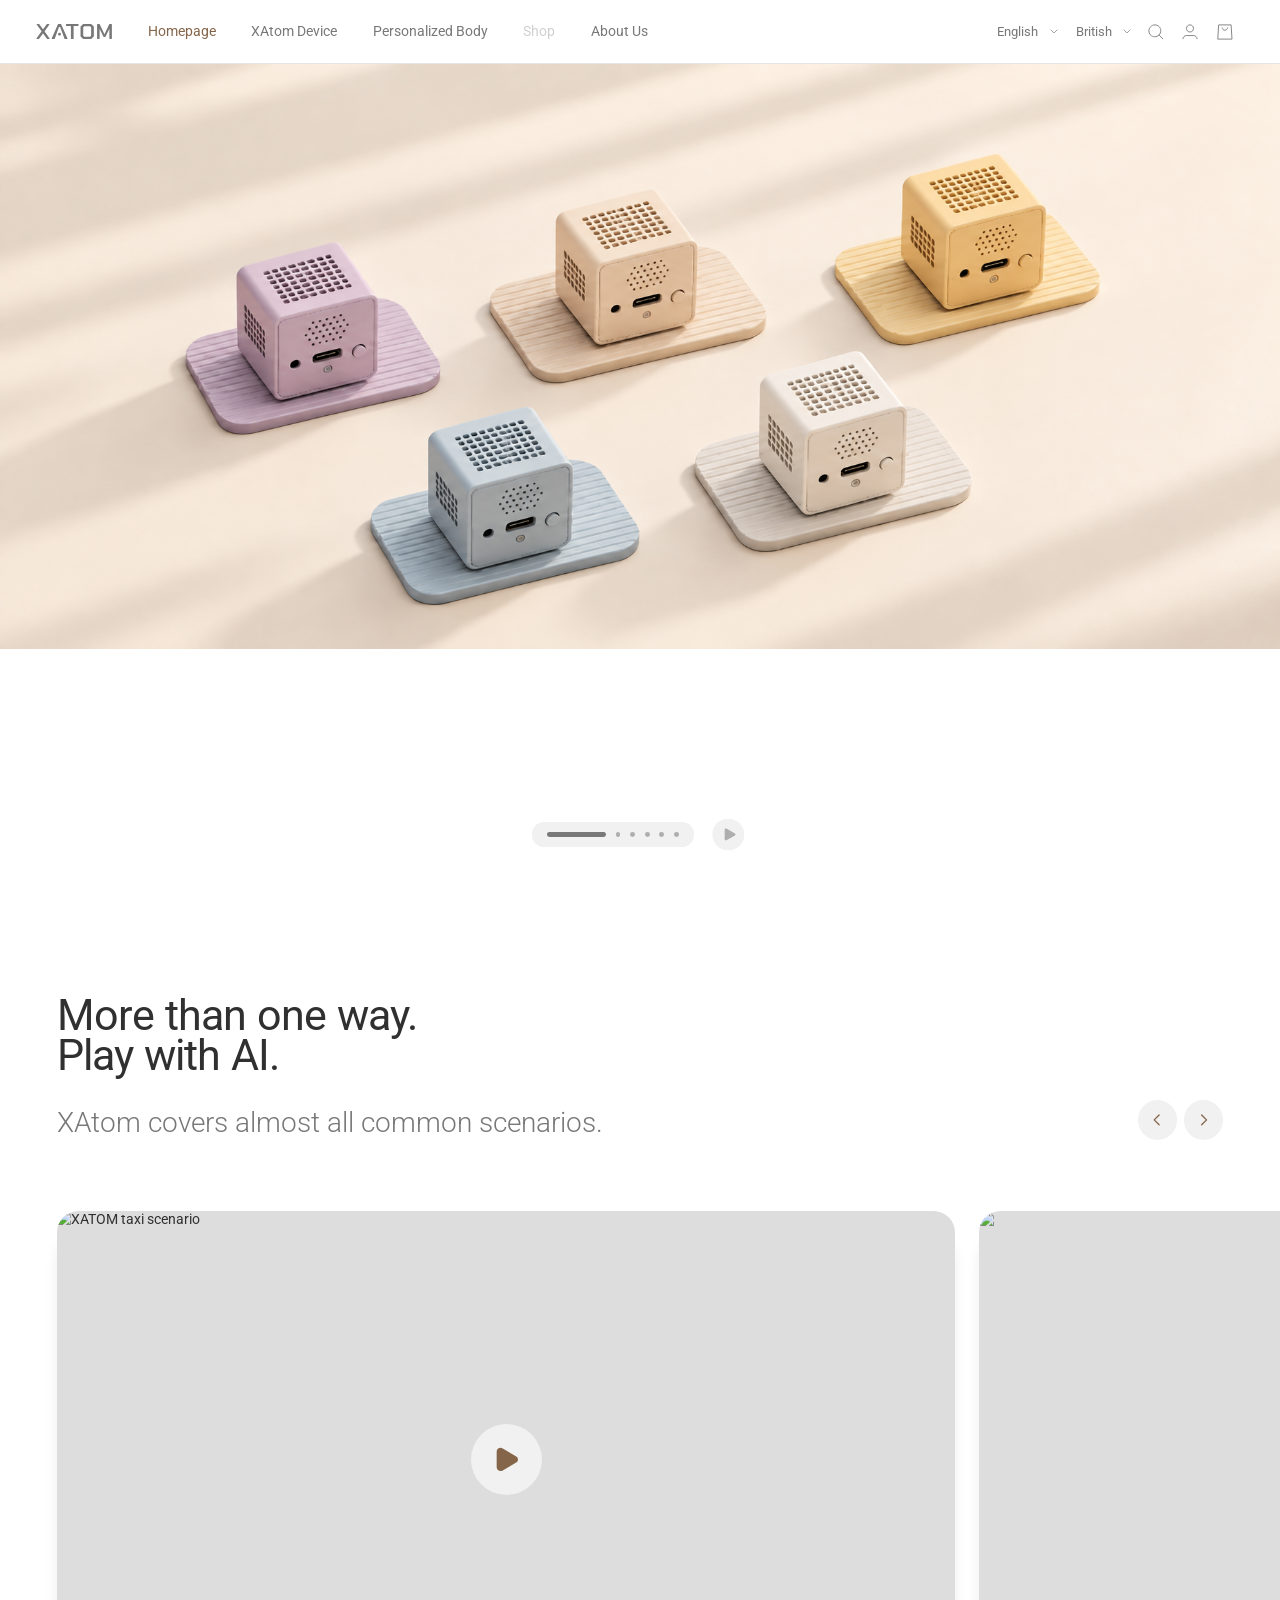
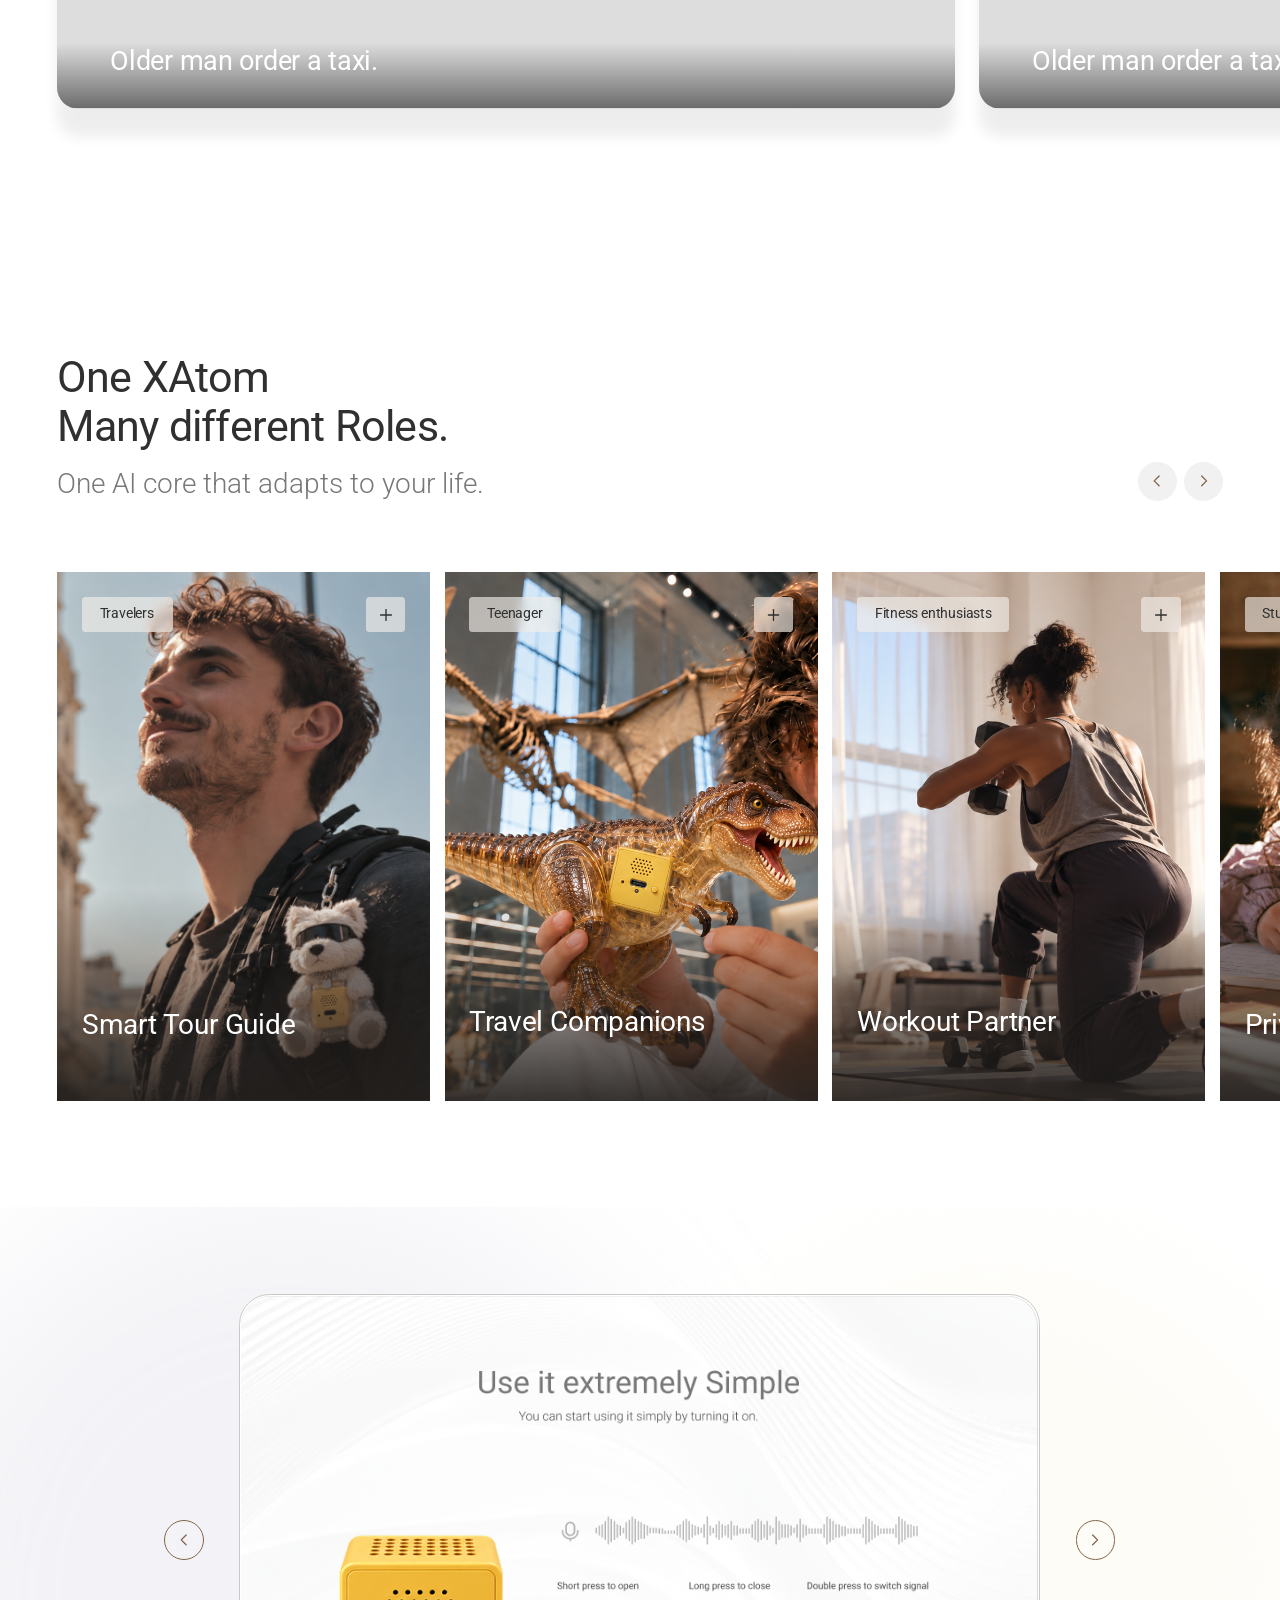
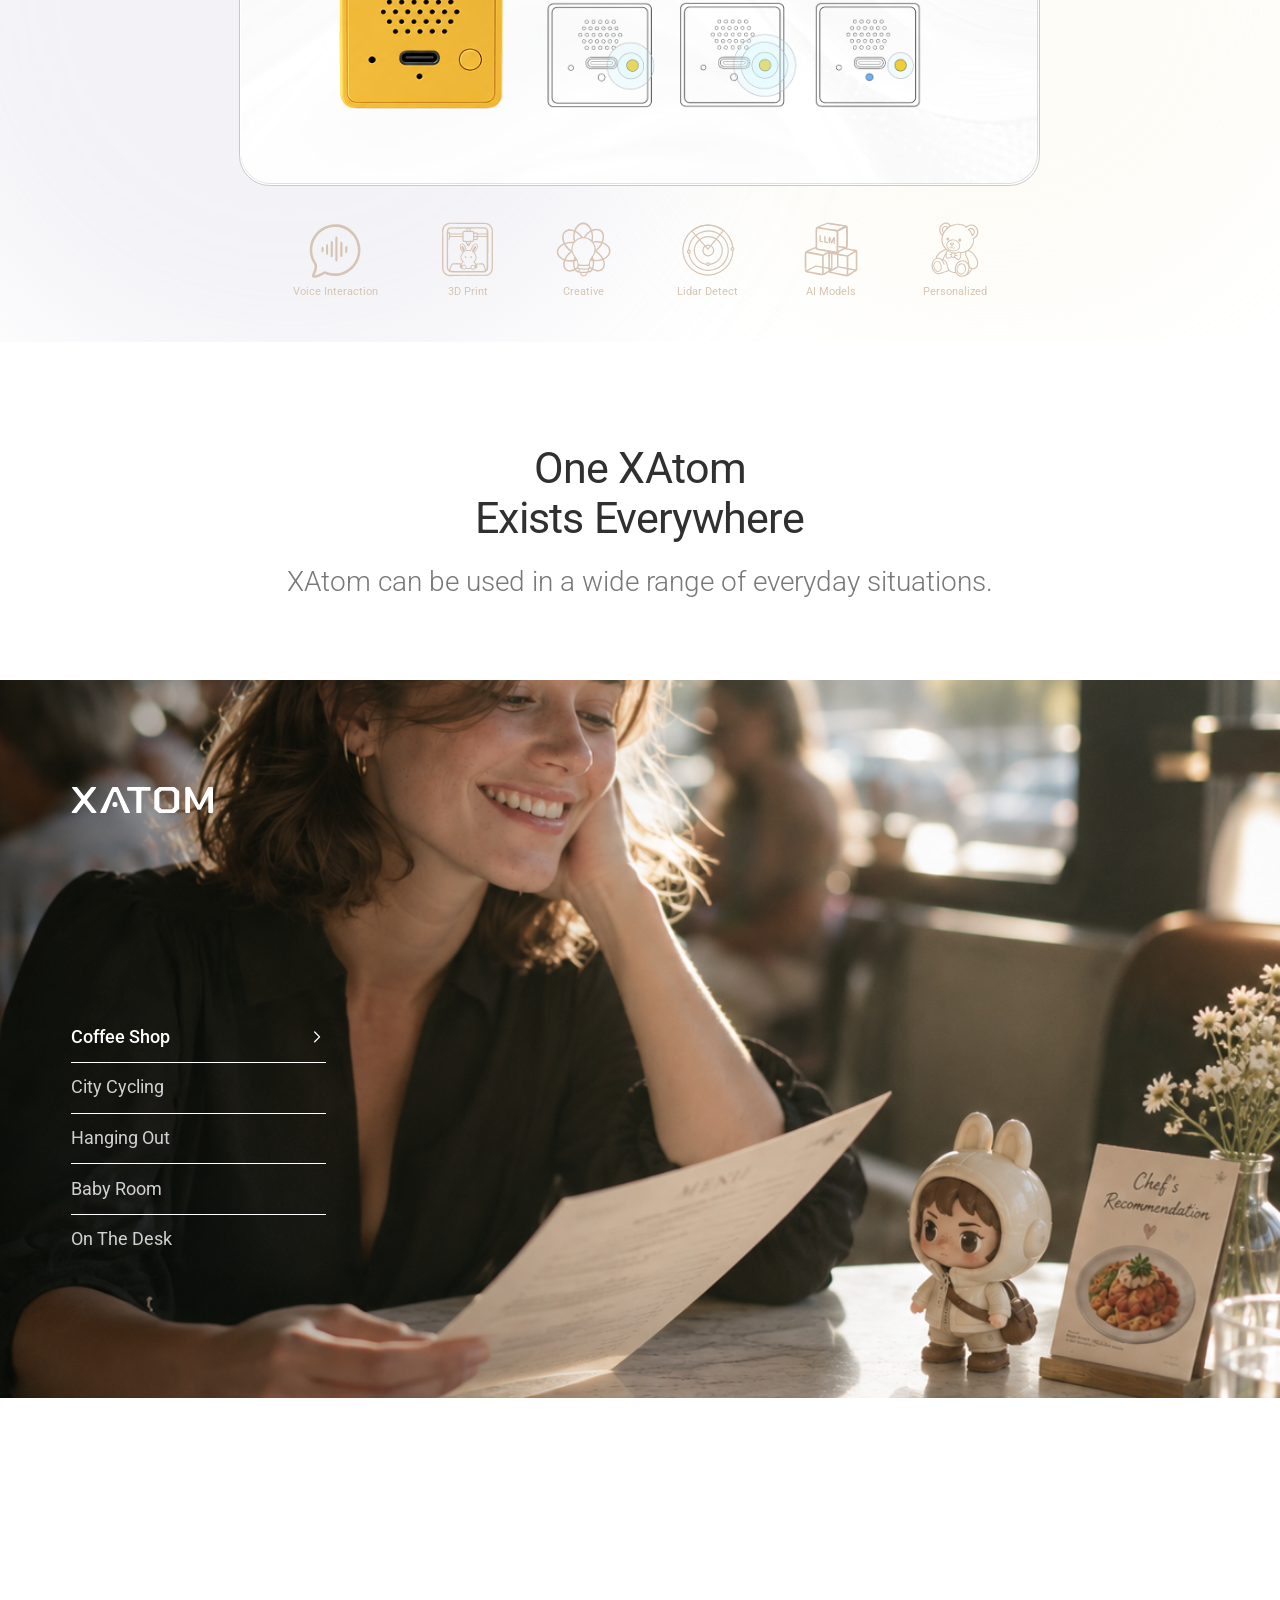
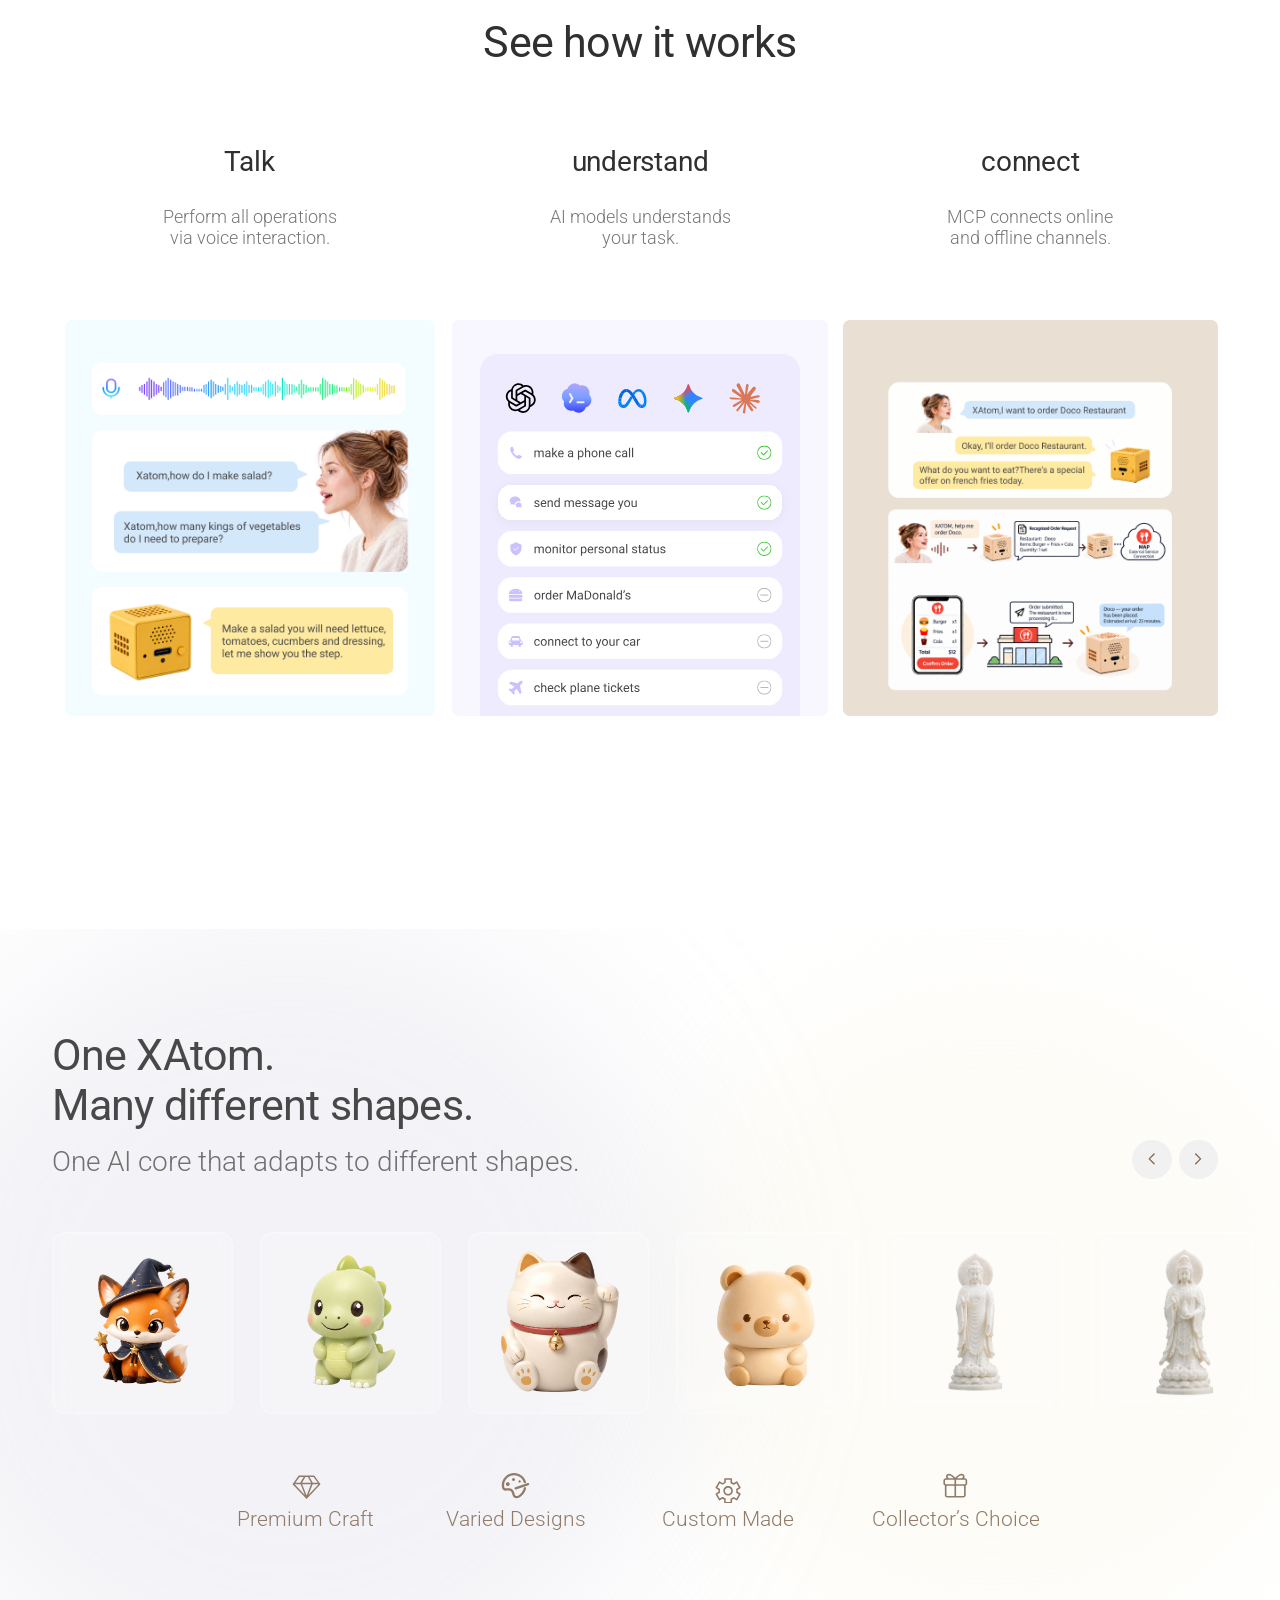
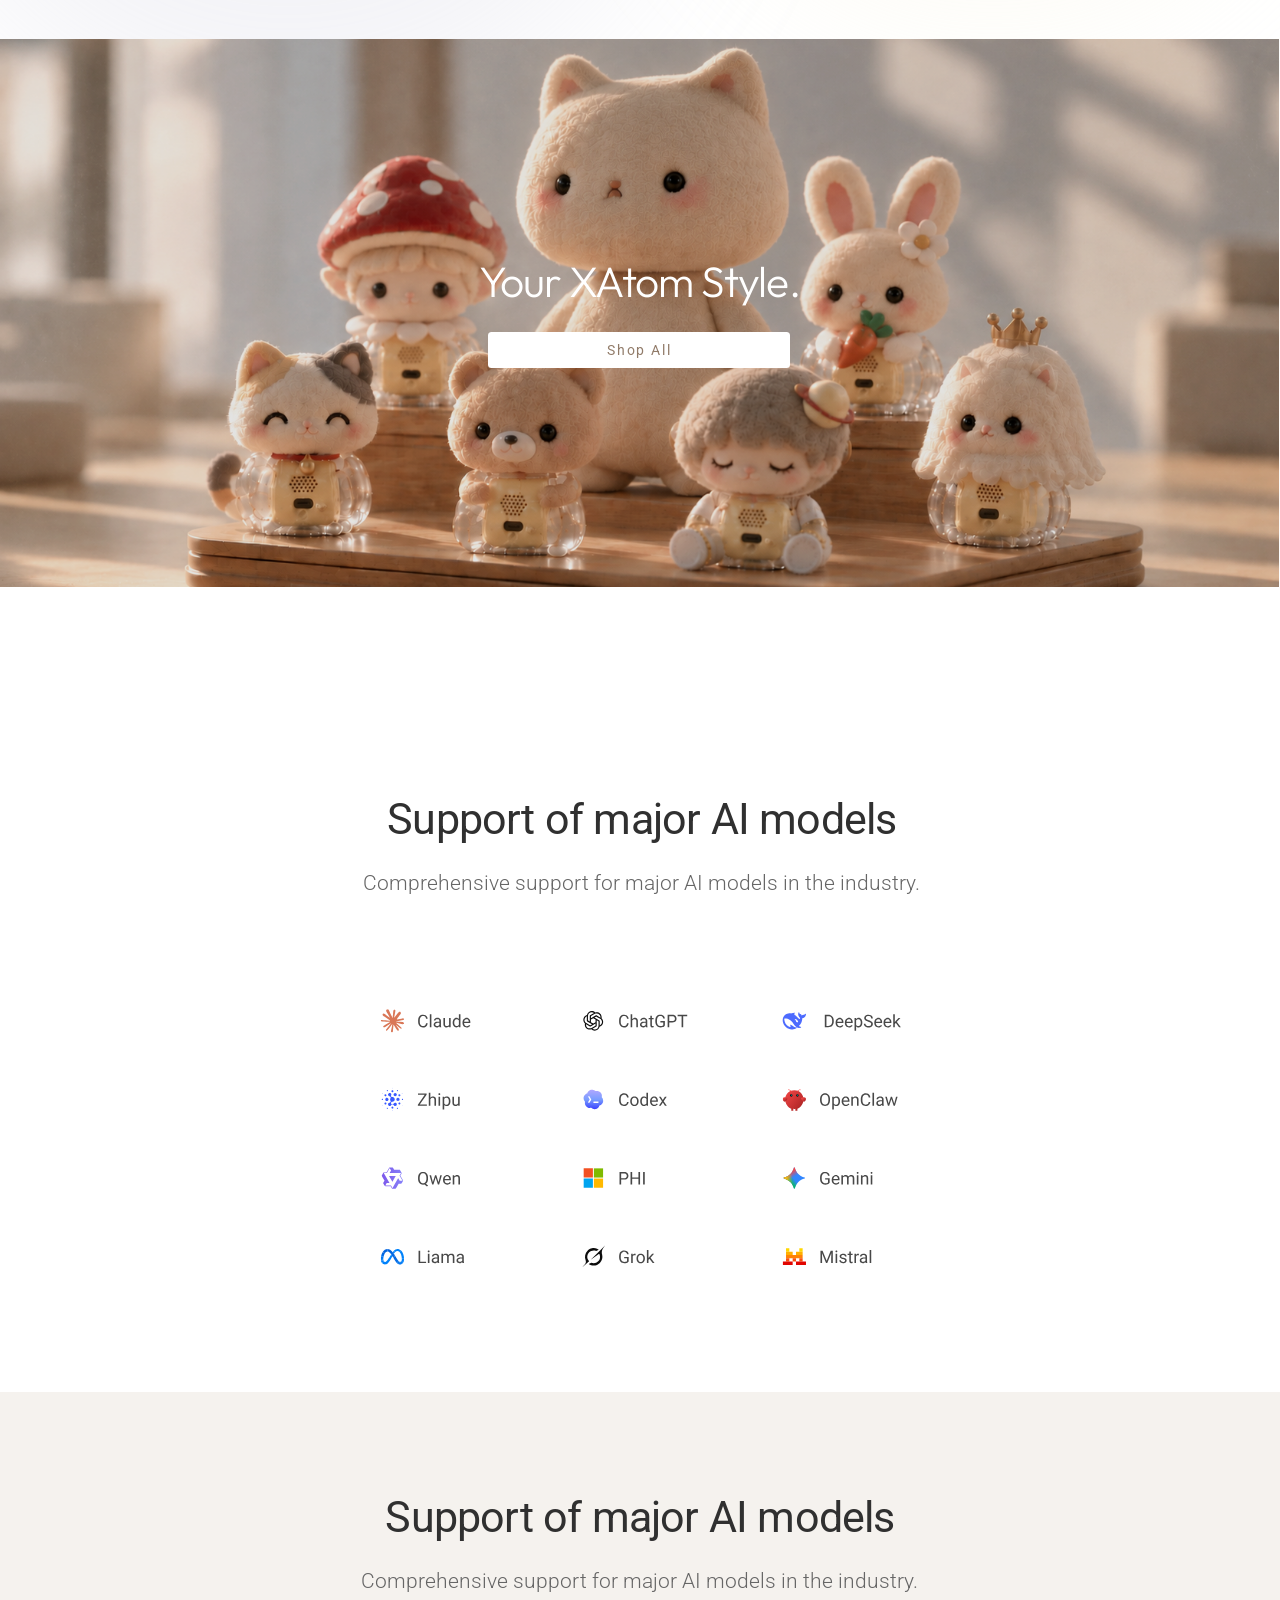
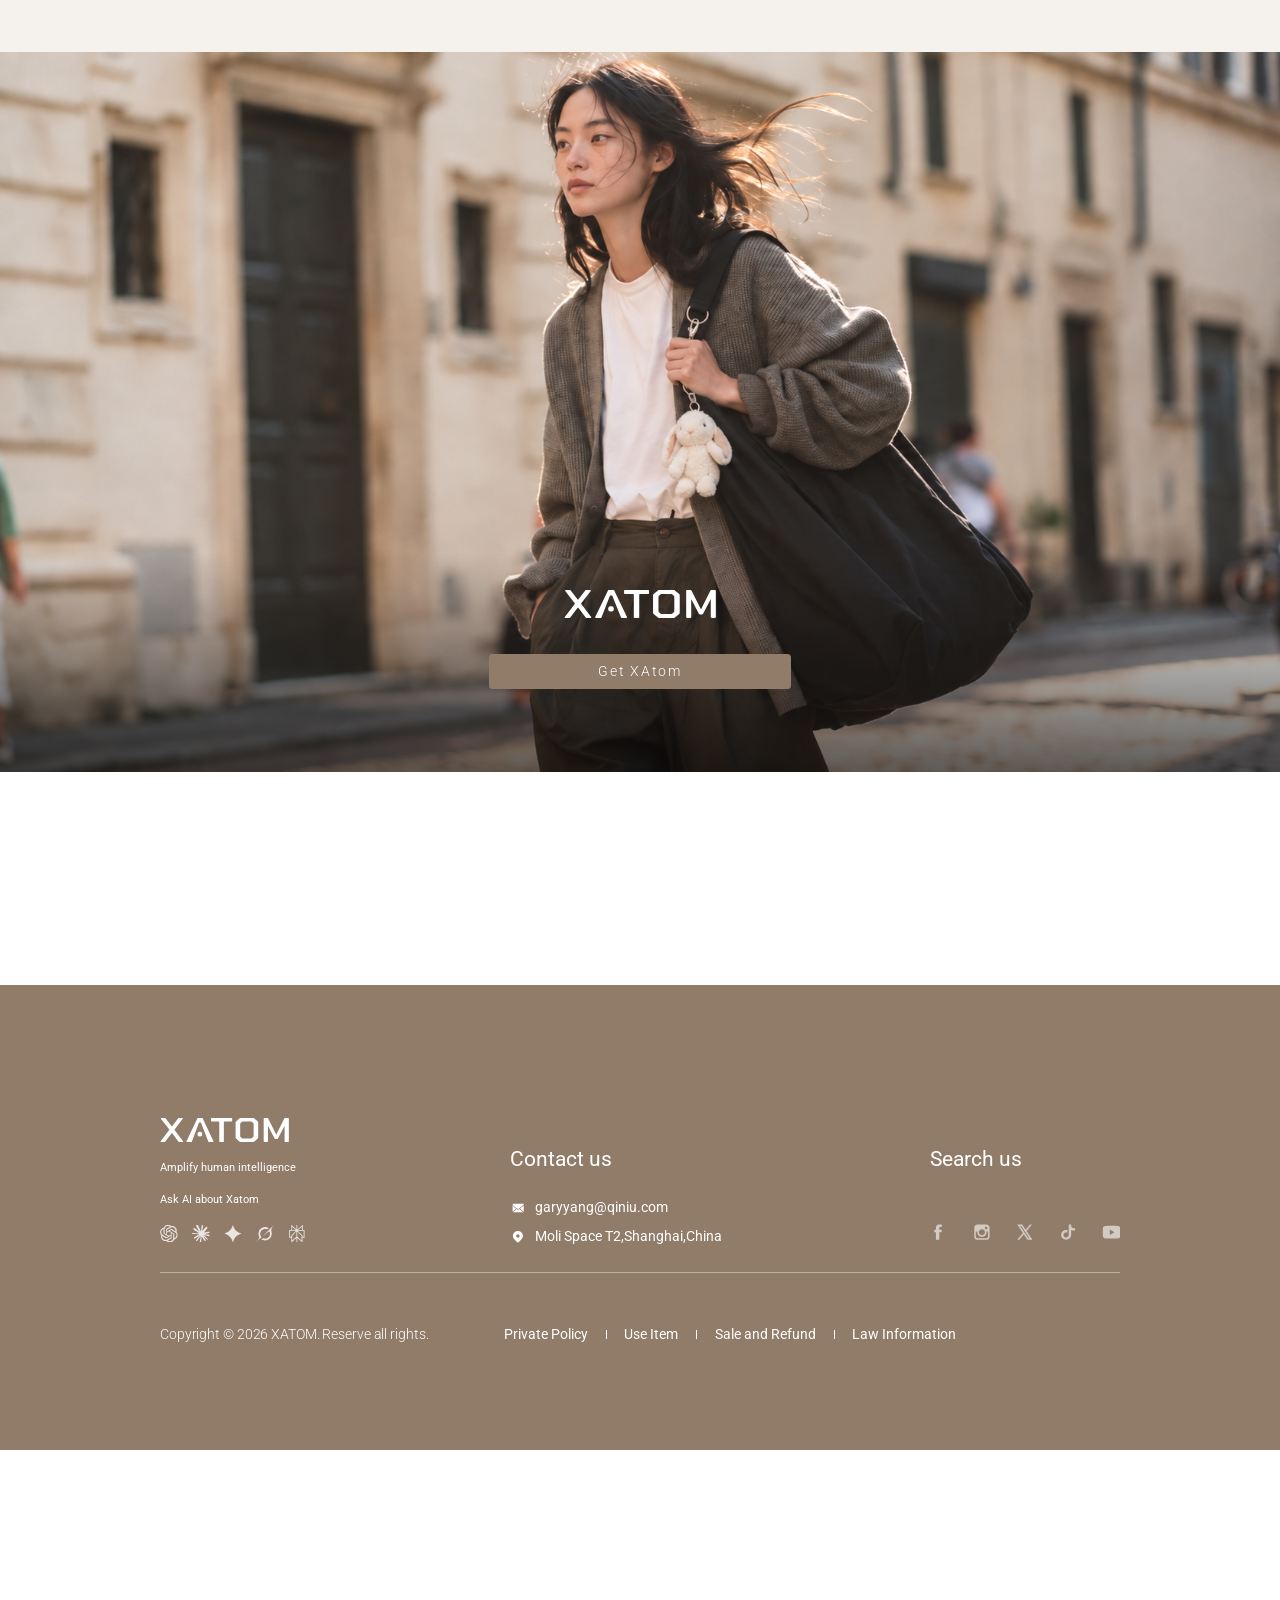
==== index.html @ b22adba0 "Unify simple use card borders" ====
<!doctype html>
<html lang="en">
<head>
  <meta charset="UTF-8" />
  <meta name="viewport" content="width=device-width, initial-scale=1.0" />
  <script>
    (() => {
      const width = Number(new URLSearchParams(window.location.search).get('mobile-preview'));
      if (Number.isFinite(width) && width >= 320 && width <= 767) {
        document.documentElement.dataset.mobilePreview = '';
        document.documentElement.style.setProperty('--mobile-preview-width', `${width}px`);
      }
    })();
  </script>
  <title>XATOM</title>
  <link rel="stylesheet" href="styles.css?v=figma-card-unified-border-1" />
  <link rel="stylesheet" href="footer.css?v=mobile-svg-3" />
  <link rel="stylesheet" href="mobile.css?v=29-caption-gradient" />
  <link rel="stylesheet" href="scroll-motion.css?v=2" />
  <style>
    html[data-mobile-preview]{min-width:0;background:#171717}
    html[data-mobile-preview] body.home-page{
      --mobile-layout-width:var(--mobile-preview-width);
      width:var(--mobile-preview-width);
      min-width:0;
      max-width:var(--mobile-preview-width);
      margin:0 auto;
      overflow-x:hidden;
      box-shadow:0 20px 60px rgba(0,0,0,.45);
    }
  </style>
</head>
<body class="home-page">
  <header class="nav">
      <div class="header-main-links">
        <a class="wordmark" href="#home" aria-label="XATOM home">
          <img src="assets/xatom-logo.svg" alt="" />
        </a>
        <button class="mobile-menu-toggle" type="button" aria-expanded="false" aria-controls="home-mobile-menu" aria-label="Open menu">
          <span class="mobile-menu-toggle-label">Menu</span>
          <span class="mobile-menu-toggle-icon" aria-hidden="true"><i></i><i></i><i></i></span>
        </button>
        <div class="mobile-menu-panel" id="home-mobile-menu">
          <nav id="home-navigation" class="nav-main" aria-label="Primary navigation"><a class="is-active" href="#home" aria-current="page">Homepage</a><a href="xatom-device.html">XAtom Device</a><a href="#scenarios">Personalized Body</a><a class="is-disabled" aria-disabled="true" tabindex="-1">Shop</a><a href="about-us.html">About Us</a></nav>
          <div class="mobile-nav-divider" aria-hidden="true"></div>
          <nav class="mobile-nav-utilities" aria-label="Utility navigation">
            <a class="mobile-nav-utility mobile-nav-account has-chevron" href="#login"><svg viewBox="0 0 18 17" aria-hidden="true"><path d="M9 9C11.209 9 13 7.2091 13 5C13 2.7909 11.209 1 9 1C6.791 1 5 2.7909 5 5C5 7.2091 6.791 9 9 9Z"></path><path d="M1 17C1 15.9391 1.421 14.9217 2.172 14.1716C2.922 13.4214 3.939 13 5 13H13C14.061 13 15.078 13.4214 15.828 14.1716C16.579 14.9217 17 15.9391 17 17"></path></svg><span>Account</span></a>
            <a class="mobile-nav-utility" href="#search"><svg viewBox="0 0 18 18" aria-hidden="true"><path d="M12.336 12.336C14.97 9.701 15.018 5.477 12.442 2.901C9.866 0.325 5.642 0.373 3.007 3.007C0.373 5.642 0.325 9.866 2.901 12.442C5.477 15.018 9.701 14.97 12.336 12.336ZM12.336 12.336L17 17"></path></svg><span>Search</span></a>
            <a class="mobile-nav-utility" href="#cart"><svg viewBox="0 0 20 18" aria-hidden="true"><path d="M3 1H17L18 17H2L3 1Z"></path><path d="M7 4C7 4.7956 7.316 5.5587 7.879 6.1213C8.441 6.6839 9.204 7 10 7C10.796 7 11.559 6.6839 12.121 6.1213C12.684 5.5587 13 4.7956 13 4"></path></svg><span>Cart</span></a>
          </nav>
        </div>
      </div>
    <nav class="nav-tools">
      <button class="locale locale-english"><span class="locale-label">English</span><svg class="locale-chevron" viewBox="0 0 9 6" aria-hidden="true"><path d="M0.75 0.75L4.5 4.5L8.25 0.75"></path></svg></button>
      <button class="locale locale-british"><span class="locale-label">British</span><svg class="locale-chevron" viewBox="0 0 9 6" aria-hidden="true"><path d="M0.75 0.75L4.5 4.5L8.25 0.75"></path></svg></button>
      <a class="nav-icon search" href="#search" aria-label="Search"><svg viewBox="0 0 18 18" aria-hidden="true"><path d="M12.336 12.336C14.97 9.701 15.018 5.477 12.442 2.901C9.866 0.325 5.642 0.373 3.007 3.007C0.373 5.642 0.325 9.866 2.901 12.442C5.477 15.018 9.701 14.97 12.336 12.336ZM12.336 12.336L17 17"></path></svg></a>
      <a class="nav-icon login" href="#login" aria-label="Login"><svg viewBox="0 0 18 17" aria-hidden="true"><path d="M9 9C11.209 9 13 7.2091 13 5C13 2.7909 11.209 1 9 1C6.791 1 5 2.7909 5 5C5 7.2091 6.791 9 9 9Z"></path><path d="M1 17C1 15.9391 1.421 14.9217 2.172 14.1716C2.922 13.4214 3.939 13 5 13H13C14.061 13 15.078 13.4214 15.828 14.1716C16.579 14.9217 17 15.9391 17 17"></path></svg></a>
      <a class="nav-icon bag" href="#cart" aria-label="Cart, 0 items"><svg viewBox="0 0 20 18" aria-hidden="true"><path d="M3 1H17L18 17H2L3 1Z"></path><path d="M7 4C7 4.7956 7.316 5.5587 7.879 6.1213C8.441 6.6839 9.204 7 10 7C10.796 7 11.559 6.6839 12.121 6.1213C12.684 5.5587 13 4.7956 13 4"></path></svg><span class="mobile-cart-count" aria-hidden="true">0</span></a>
    </nav>
  </header>

  <main id="home">
    <section class="hero frame" aria-label="XATOM highlights">
      <article class="hero-slide hero-slide-1 is-active" aria-hidden="false"><picture class="hero-responsive-picture"><source media="(max-width:767px)" srcset="assets/hero/mobile-1.png" /><img src="assets/hero/1.png" alt="Five XATOM devices in different colors" fetchpriority="high" /></picture><div class="hero-mobile-copy"><img src="assets/xatom-logo.svg" alt="XATOM" /></div></article>
      <article class="hero-slide hero-slide-2" aria-hidden="true"><picture class="hero-responsive-picture"><source media="(max-width:767px)" srcset="assets/hero/mobile-2.png" /><img src="assets/hero/2.png" alt="XATOM devices demonstrating multiple everyday roles" /></picture><div class="hero-mobile-copy"><img src="assets/xatom-logo.svg" alt="XATOM" /><p>Mini · Versatile · Smart</p></div></article>
      <article class="hero-slide hero-slide-3" aria-hidden="true"><picture class="hero-responsive-picture"><source media="(max-width:767px)" srcset="assets/hero/mobile-3.png" /><img src="assets/hero/3.png" alt="XATOM integrated into a bedside lamp for day and night" /></picture><div class="hero-mobile-copy"><img src="assets/xatom-logo.svg" alt="XATOM" /><p>Versatile Settings · Natural · Distinctive Style</p></div><img class="hero-mobile-clock" src="assets/hero/mobile-7.svg" alt="24 hours" /></article>
      <article class="hero-slide hero-slide-4" aria-hidden="true"><picture class="hero-responsive-picture"><source media="(max-width:767px)" srcset="assets/hero/mobile-4.png" /><img src="assets/hero/4.png" alt="Personalized XATOM casings and modular combinations" /></picture><div class="hero-mobile-copy"><img src="assets/xatom-logo.svg" alt="XATOM" /><p>Freedom · Uniqueness · Individuality</p></div></article>
      <article class="hero-slide hero-slide-5" aria-hidden="true"><picture class="hero-responsive-picture"><source media="(max-width:767px)" srcset="assets/hero/mobile-5.png" /><img src="assets/hero/5.png" alt="Four XATOM camera modules in different colors" /></picture><div class="hero-mobile-copy"><img src="assets/xatom-logo.svg" alt="XATOM" /></div></article>
      <article class="hero-slide hero-slide-6" aria-hidden="true"><picture class="hero-responsive-picture"><source media="(max-width:767px)" srcset="assets/hero/mobile-6.png" /><img src="assets/hero/6-background.png" alt="Three XATOM devices balanced vertically" /></picture>
        <div class="hero-slide-copy">
          <img class="hero-slide-logo" src="assets/xatom-logo.svg" alt="XATOM" />
          <p>XATOM is a smart, miniature AI interaction device designed around the core concepts of compact size, seamless integration, and powerful intelligence. Thanks to its embedded design, it can be integrated into everyday objects for easy portability, bringing intelligence to every aspect of daily life.</p>
          <a class="button" href="xatom-device.html">Get XAtom</a>
        </div>
      <div class="hero-mobile-copy"><img src="assets/xatom-logo.svg" alt="XATOM" /><p>XATOM is a smart, miniature AI interaction device.</p><a href="xatom-device.html">Get XAtom</a></div></article>
      <div class="hero-pagination" aria-label="Hero pages">
        <img class="hero-pagination-art" src="assets/home/frame-976.svg" alt="" />
        <div class="hero-page-tabs" role="tablist" aria-label="Hero carousel pages">
          <button class="is-active" type="button" role="tab" aria-selected="true" aria-label="Hero page 1"></button>
          <button type="button" role="tab" aria-selected="false" aria-label="Hero page 2"></button>
          <button type="button" role="tab" aria-selected="false" aria-label="Hero page 3"></button>
          <button type="button" role="tab" aria-selected="false" aria-label="Hero page 4"></button>
          <button type="button" role="tab" aria-selected="false" aria-label="Hero page 5"></button>
          <button type="button" role="tab" aria-selected="false" aria-label="Hero page 6"></button>
        </div>
        <button class="hero-autoplay-toggle" type="button" aria-label="Next banner"></button>
      </div>
    </section>

    <section class="section scenario-intro" id="scenarios">
      <div class="section-head">
        <div><h2>More than one way.<br />Play with AI.</h2><p>XAtom covers almost all common scenarios.</p></div>
        <div class="arrows" aria-label="Scenario video navigation"><button class="carousel-arrow carousel-arrow--solid" type="button" aria-label="Previous video"><svg viewBox="0 0 20 20" aria-hidden="true"><path d="M12.5 4.5 7 10l5.5 5.5" /></svg></button><button class="carousel-arrow carousel-arrow--solid" type="button" aria-label="Next video"><svg viewBox="0 0 20 20" aria-hidden="true"><path d="m7.5 4.5 5.5 5.5-5.5 5.5" /></svg></button></div>
      </div>
      <div class="wide-cards">
        <article class="feature-card large">
          <img src="assets/home/scenario-taxi.png" alt="XATOM taxi scenario" />
          <button class="scenario-play" type="button" aria-label="Play older man ordering a taxi scenario"><img src="assets/home/scenario-play.svg" alt="" /></button>
          <div class="feature-card-shade" aria-hidden="true"></div>
          <div class="feature-label">Older man order a taxi.</div>
        </article>
        <article class="feature-card large second" aria-hidden="true">
          <img src="assets/home/scenario-taxi.png" alt="" />
          <span class="scenario-play" aria-hidden="true"><img src="assets/home/scenario-play.svg" alt="" /></span>
          <div class="feature-card-shade" aria-hidden="true"></div>
          <div class="feature-label">Older man order a taxi.</div>
        </article>
      </div>
    </section>

    <section class="section adaptive" id="adaptive">
      <div class="adaptive-frame">
        <div class="section-head">
          <div class="adaptive-heading">
            <h2><span>One XAtom</span><span>Many different Roles.</span></h2>
            <p>One AI core that adapts to your life.</p>
          </div>
          <div class="arrows" aria-label="Scenario navigation">
            <button class="carousel-arrow carousel-arrow--solid scenario-previous" type="button" aria-label="Previous slide"><svg viewBox="0 0 20 20" aria-hidden="true"><path d="M12.5 4.5L7 10L12.5 15.5" /></svg></button>
            <button class="carousel-arrow carousel-arrow--solid scenario-next" type="button" aria-label="Next slide"><svg viewBox="0 0 20 20" aria-hidden="true"><path d="M7.5 4.5L13 10L7.5 15.5" /></svg></button>
          </div>
        </div>
        <div class="scenario-grid">
          <article class="scenario-card scenario-card-1" role="button" tabindex="0" aria-expanded="false">
            <picture><source media="(max-width:767px)" srcset="assets/home/role-1-travelers-mobile.png" /><img class="scenario-photo" src="assets/home/role-1-travelers.png" alt="Traveler wearing a XATOM companion" /></picture>
            <div class="card-toolbar">
              <span class="scenario-tag">Travelers</span>
              <button class="scenario-detail" type="button" aria-label="Open Travelers details"><img class="scenario-detail-plus" src="assets/home/role-plus.svg" alt="" /><img class="scenario-detail-minus" src="assets/home/role-minus.svg" alt="" /></button>
            </div>
            <div class="card-overlay"><h3>Smart Tour Guide</h3><p>XATOM is a personal cultural guide offering real-time stories and insights about nearby sites.<br />It delivers location-based recommendations for a deeper, more meaningful travel experience.</p></div>
          </article>
          <article class="scenario-card scenario-card-2" role="button" tabindex="0" aria-expanded="false">
            <img class="scenario-photo" src="assets/home/role-2-teenager.png" alt="Teenager exploring a museum with a XATOM companion" />
            <div class="card-toolbar">
              <span class="scenario-tag">Teenager</span>
              <button class="scenario-detail" type="button" aria-label="Open Teenager details"><img class="scenario-detail-plus" src="assets/home/role-plus.svg" alt="" /><img class="scenario-detail-minus" src="assets/home/role-minus.svg" alt="" /></button>
            </div>
            <div class="card-overlay"><h3>Travel Companions</h3><p>XATOM is an AI travel companion offering conversation, local recommendations, and itinerary planning.<br />It adapts plans in real time and provides emergency assistance for safer, smoother journeys.</p></div>
          </article>
          <article class="scenario-card scenario-card-3" role="button" tabindex="0" aria-expanded="false">
            <img class="scenario-photo" src="assets/home/role-3-fitness.png" alt="Fitness enthusiast training beside a XATOM companion" />
            <div class="card-toolbar">
              <span class="scenario-tag">Fitness enthusiasts</span>
              <button class="scenario-detail" type="button" aria-label="Open Fitness enthusiasts details"><img class="scenario-detail-plus" src="assets/home/role-plus.svg" alt="" /><img class="scenario-detail-minus" src="assets/home/role-minus.svg" alt="" /></button>
            </div>
            <div class="card-overlay"><h3>Workout Partner</h3><p>XATOM keeps workouts on track with voice coaching, progress guidance, and hands-free encouragement.</p></div>
          </article>
          <article class="scenario-card scenario-card-4" role="button" tabindex="0" aria-expanded="false">
            <img class="scenario-photo" src="assets/home/role-4-students.png" alt="Student studying beside a XATOM companion" />
            <div class="card-toolbar">
              <span class="scenario-tag">Students</span>
              <button class="scenario-detail" type="button" aria-label="Open Students details"><img class="scenario-detail-plus" src="assets/home/role-plus.svg" alt="" /><img class="scenario-detail-minus" src="assets/home/role-minus.svg" alt="" /></button>
            </div>
            <div class="card-overlay"><h3>Private Coach</h3><p>XATOM is a personal AI learning companion for languages, exams, and new skills.<br />It offers voice-based explanations, Q&amp;A, and personalized study planning.</p></div>
          </article>
          <article class="scenario-card scenario-card-5" role="button" tabindex="0" aria-expanded="false">
            <img class="scenario-photo" src="assets/home/role-5-business.png" alt="Business traveler wearing a XATOM companion" />
            <div class="card-toolbar">
              <span class="scenario-tag">Business</span>
              <button class="scenario-detail" type="button" aria-label="Open Business details"><img class="scenario-detail-plus" src="assets/home/role-plus.svg" alt="" /><img class="scenario-detail-minus" src="assets/home/role-minus.svg" alt="" /></button>
            </div>
            <div class="card-overlay"><h3>Travel Assistant</h3><p>XATOM supports schedules, reminders, communication, and travel planning throughout busy workdays.</p></div>
          </article>
          <article class="scenario-card scenario-card-6" role="button" tabindex="0" aria-expanded="false">
            <img class="scenario-photo" src="assets/home/role-6-explorer.png" alt="Explorer carrying a XATOM safety companion" />
            <div class="card-toolbar">
              <span class="scenario-tag">Explorer</span>
              <button class="scenario-detail" type="button" aria-label="Open Explorer details"><img class="scenario-detail-plus" src="assets/home/role-plus.svg" alt="" /><img class="scenario-detail-minus" src="assets/home/role-minus.svg" alt="" /></button>
            </div>
            <div class="card-overlay"><h3>Safety Guard</h3><p>XATOM provides hands-free guidance, safety checks, and emergency support for outdoor exploration.</p></div>
          </article>
        </div>
      </div>
    </section>

    <section class="section simple-use" id="simple-use" aria-labelledby="simple-use-title">
      <div class="simple-use-glow simple-use-glow-left" aria-hidden="true"></div>
      <div class="simple-use-glow simple-use-glow-right" aria-hidden="true"></div>

      <div class="simple-use-content">
        <h2 class="mobile-simple-heading">Use it extremely Simple</h2>
        <div class="simple-use-stage">
          <button class="carousel-arrow carousel-arrow--outline simple-use-arrow simple-use-previous" type="button" aria-label="Previous slide">
            <svg viewBox="0 0 20 20" aria-hidden="true"><path d="M12.5 4.5 7 10l5.5 5.5" /></svg>
          </button>

          <article class="simple-use-card" aria-live="polite" data-active-slide="1">
            <div class="simple-use-slide simple-use-slide-1 is-active" data-simple-use-slide aria-hidden="false" role="group" aria-roledescription="slide" aria-label="1 of 4">
              <img class="simple-use-slide-art" src="assets/simple-use/figma-card-1.png" alt="Use it extremely simple with one-button controls" />
              <div class="simple-use-heading">
                <h2 id="simple-use-title">Use it extremely Simple</h2>
                <p>You can start using it simply by turning it on.</p>
              </div>
              <span class="simple-use-copy simple-use-copy-short">Short press to open</span>
              <span class="simple-use-copy simple-use-copy-long">Long press to close</span>
              <span class="simple-use-copy simple-use-copy-double">Double press to switch wifi/5G</span>
              <span class="simple-use-copy simple-use-copy-press">Press × 2</span>
            </div>

            <div class="simple-use-slide simple-use-slide-2" data-simple-use-slide aria-hidden="true" role="group" aria-roledescription="slide" aria-label="2 of 4">
              <img class="simple-use-slide-art" src="assets/simple-use/figma-card-2.png" alt="Privacy protection using LiDAR detection" />
              <div class="simple-use-heading">
                <h2>Privacy Protection</h2>
                <p>Uses LiDAR instead of cameras to detect status.</p>
              </div>
              <div class="simple-use-detection-copy">
                <h3>Detects Multiple Scenarios</h3>
                <p>Accurately identifies people, objects and movements<br />to ensure safer and smarter interaction.</p>
              </div>
              <span class="simple-use-spatial-label">3D Spatial Perception</span>
              <div class="simple-use-detection-label simple-use-detection-people">
                <strong>People Detection</strong>
                <span>Recognizes people<br />and tracks movement.</span>
              </div>
              <div class="simple-use-detection-label simple-use-detection-posture">
                <strong>Posture Recognition</strong>
                <span>Identifies different<br />body postures.</span>
              </div>
              <div class="simple-use-detection-label simple-use-detection-fall">
                <strong>Fall Detection</strong>
                <span>Detects abnormal<br />postures and triggers alerts.</span>
              </div>
            </div>

            <div class="simple-use-slide simple-use-slide-3" data-simple-use-slide aria-hidden="true" role="group" aria-roledescription="slide" aria-label="3 of 4">
              <img class="simple-use-slide-art" src="assets/simple-use/figma-card-3.png" alt="Personalized language packs and voices" />
              <div class="simple-use-heading">
                <h2>Personalized language pack</h2>
                <p>Freely choose voice packs featuring your favorite animals, celebrities, and anime characters.</p>
              </div>
              <span class="simple-use-voice-label simple-use-voice-pop">Pop Star</span>
              <span class="simple-use-voice-label simple-use-voice-fashion">Fashionista Girl</span>
              <span class="simple-use-voice-label simple-use-voice-cheerful">Cheerful Companion</span>
              <span class="simple-use-voice-label simple-use-voice-gentle">Gentle Female</span>
              <span class="simple-use-voice-label simple-use-voice-warm">Warm Narrator</span>
              <span class="simple-use-voice-label simple-use-voice-playful">Playful Cat</span>
              <span class="simple-use-voice-label simple-use-voice-fairy">Little Fairy</span>
            </div>

            <div class="simple-use-slide simple-use-slide-4" data-simple-use-slide aria-hidden="true" role="group" aria-roledescription="slide" aria-label="4 of 4">
              <img class="simple-use-slide-art" src="assets/simple-use/figma-card-4.png" alt="Powerful AI capabilities and supported models" />
              <div class="simple-use-heading">
                <h2>Powerful AI capabilities</h2>
                <p>Diverse large-scale AI models help address issues.</p>
              </div>
              <span class="simple-use-model-label simple-use-model-claude">Claude</span>
              <span class="simple-use-model-label simple-use-model-palm">PaLM</span>
              <span class="simple-use-model-label simple-use-model-chatgpt">ChatGPT</span>
              <span class="simple-use-model-label simple-use-model-gemini">Gemini</span>
              <span class="simple-use-model-label simple-use-model-deepseek">DeepSeek</span>
              <span class="simple-use-model-label simple-use-model-llama">Llama</span>
              <span class="simple-use-model-label simple-use-model-mistral">Mistral</span>
              <span class="simple-use-model-label simple-use-model-phi">Phi</span>
              <span class="simple-use-model-label simple-use-model-grok">Grok</span>
            </div>
          </article>

          <button class="carousel-arrow carousel-arrow--outline simple-use-arrow simple-use-next" type="button" aria-label="Next slide">
            <svg viewBox="0 0 20 20" aria-hidden="true"><path d="m7.5 4.5 5.5 5.5-5.5 5.5" /></svg>
          </button>
        </div>

        <div class="simple-use-features" aria-label="XATOM capabilities">
          <div class="simple-use-feature-art" aria-hidden="true">
            <img src="assets/simple-use/frame-732.svg" alt="" />
          </div>
          <div class="simple-use-feature-labels">
            <button class="feature-label-voice" type="button" data-simple-use-target="0" aria-label="Show Voice Interaction card" aria-pressed="true">Voice Interaction</button>
            <button class="feature-label-print" type="button" data-simple-use-target="2" aria-label="Show 3D Print card" aria-pressed="false">3D Print</button>
            <button class="feature-label-creative" type="button" data-simple-use-target="2" aria-label="Show Creative card" aria-pressed="false">Creative</button>
            <button class="feature-label-lidar" type="button" data-simple-use-target="1" aria-label="Show Lidar Detect card" aria-pressed="false">Lidar Detect</button>
            <button class="feature-label-models" type="button" data-simple-use-target="3" aria-label="Show AI Models card" aria-pressed="false">AI Models</button>
            <button class="feature-label-personalized" type="button" data-simple-use-target="2" aria-label="Show Personalized card" aria-pressed="false">Personalized</button>
          </div>
        </div>
      </div>
    </section>

    <section class="section capture-moments" id="capture-moments" aria-labelledby="capture-title">
      <div class="capture-heading">
        <h2 id="capture-title">
          <span>One XAtom</span>
          <span>Exists Everywhere</span>
        </h2>
        <p>XAtom can be used in a wide range of everyday situations.</p>
      </div>

      <div class="capture-carousel">
        <div class="capture-slide is-active" id="capture-panel-1" data-capture-slide role="tabpanel" aria-labelledby="capture-tab-1" aria-hidden="false">
          <picture><source media="(max-width:767px)" srcset="assets/capture/mobile/1.png" /><img class="capture-scene capture-scene-coffee" src="assets/home/everywhere-cafe.png" alt="Woman reading a menu in a coffee shop beside a small companion figure" /></picture>
          <p class="capture-mobile-caption">Coffee Shop</p>
        </div>
        <div class="capture-slide" id="capture-panel-2" data-capture-slide role="tabpanel" aria-labelledby="capture-tab-2" aria-hidden="true">
          <picture><source media="(max-width:767px)" srcset="assets/capture/mobile/2.png" /><img class="capture-scene capture-scene-cycling" src="assets/capture/figma-city-cycling.png" alt="Cyclist riding through the city at sunset" /></picture>
          <p class="capture-mobile-caption">City Cycling</p>
        </div>
        <div class="capture-slide" id="capture-panel-3" data-capture-slide role="tabpanel" aria-labelledby="capture-tab-3" aria-hidden="true">
          <picture><source media="(max-width:767px)" srcset="assets/capture/mobile/3.png" /><img class="capture-scene capture-scene-hanging" src="assets/capture/figma-hanging-out.png" alt="Older couple walking together outdoors" /></picture>
          <p class="capture-mobile-caption">Hanging Out</p>
        </div>
        <div class="capture-slide" id="capture-panel-4" data-capture-slide role="tabpanel" aria-labelledby="capture-tab-4" aria-hidden="true">
          <picture><source media="(max-width:767px)" srcset="assets/capture/mobile/4.png" /><img class="capture-scene capture-scene-baby" src="assets/capture/figma-baby-room.png" alt="Baby in a warm nursery beside a soft rabbit toy" /></picture>
          <p class="capture-mobile-caption">Baby Room</p>
        </div>
        <div class="capture-slide" id="capture-panel-5" data-capture-slide role="tabpanel" aria-labelledby="capture-tab-5" aria-hidden="true">
          <picture><source media="(max-width:767px)" srcset="assets/capture/mobile/5.png" /><img class="capture-scene capture-scene-desk" src="assets/capture/figma-on-the-desk.png" alt="Child drawing at a desk beside a squirrel figure" /></picture>
          <p class="capture-mobile-caption">On The Desk</p>
        </div>

        <img class="capture-brand" src="assets/capture/xatom-white.svg" alt="" aria-hidden="true" />
        <div class="capture-gradient" aria-hidden="true"></div>

        <div class="capture-tabs" role="tablist" aria-label="Everyday situations">
          <button class="capture-tab is-active" id="capture-tab-1" type="button" role="tab" aria-selected="true" aria-controls="capture-panel-1" data-capture-tab="0">
            <span>Coffee Shop</span>
            <svg viewBox="0 0 20 20" aria-hidden="true"><path d="m7.5 4.5 5.5 5.5-5.5 5.5" /></svg>
          </button>
          <button class="capture-tab" id="capture-tab-2" type="button" role="tab" aria-selected="false" aria-controls="capture-panel-2" data-capture-tab="1" tabindex="-1">
            <span>City Cycling</span>
            <svg viewBox="0 0 20 20" aria-hidden="true"><path d="m7.5 4.5 5.5 5.5-5.5 5.5" /></svg>
          </button>
          <button class="capture-tab" id="capture-tab-3" type="button" role="tab" aria-selected="false" aria-controls="capture-panel-3" data-capture-tab="2" tabindex="-1">
            <span>Hanging Out</span>
            <svg viewBox="0 0 20 20" aria-hidden="true"><path d="m7.5 4.5 5.5 5.5-5.5 5.5" /></svg>
          </button>
          <button class="capture-tab" id="capture-tab-4" type="button" role="tab" aria-selected="false" aria-controls="capture-panel-4" data-capture-tab="3" tabindex="-1">
            <span>Baby Room</span>
            <svg viewBox="0 0 20 20" aria-hidden="true"><path d="m7.5 4.5 5.5 5.5-5.5 5.5" /></svg>
          </button>
          <button class="capture-tab capture-tab-last" id="capture-tab-5" type="button" role="tab" aria-selected="false" aria-controls="capture-panel-5" data-capture-tab="4" tabindex="-1">
            <span>On The Desk</span>
            <svg viewBox="0 0 20 20" aria-hidden="true"><path d="m7.5 4.5 5.5 5.5-5.5 5.5" /></svg>
          </button>
        </div>
      </div>
    </section>

    <section class="section how" id="how-it-works" aria-labelledby="how-title">
      <h2 class="how-title" id="how-title">See how it works</h2>
      <div class="how-steps">
        <article class="how-step how-step-voice">
          <div class="how-step-copy">
            <h3>Talk</h3>
            <p>Perform all operations via voice interaction.</p>
          </div>
          <div class="how-visual how-voice-visual">
            <img src="assets/how/voice-interaction-original.png" alt="Voice interaction with XATOM" />
          </div>
        </article>

        <article class="how-step how-step-ai">
          <div class="how-step-copy">
            <h3>understand</h3>
            <p>AI models understands your task.</p>
          </div>
          <div class="how-visual how-ai-visual">
            <img class="ai-card-reference" src="assets/how/frame-831.svg" alt="OpenAI, DeepSeek, Meta, Gemini, and Claude with completed and pending AI tasks" />
          </div>
        </article>

        <article class="how-step how-step-mcp">
          <div class="how-step-copy">
            <h3>connect</h3>
            <p>MCP connects online and offline channels.</p>
          </div>
          <div class="how-visual how-mcp-visual">
            <img src="assets/how/mcp-workflow-original.png" alt="MCP ordering workflow with XATOM" />
          </div>
        </article>
      </div>
    </section>

    <section class="section shell-showcase" id="outcomes" aria-labelledby="shell-showcase-title">
      <div class="shell-glow shell-glow-left" aria-hidden="true"></div>
      <div class="shell-glow shell-glow-right" aria-hidden="true"></div>

      <div class="shell-showcase-header">
        <div class="shell-showcase-copy">
          <h2 id="shell-showcase-title">
            <span>One XAtom.</span>
            <span>Many different shapes.</span>
          </h2>
          <p>One AI core that adapts to different shapes.</p>
        </div>

        <div class="shell-showcase-controls" aria-label="Shell collection navigation">
          <button class="carousel-arrow carousel-arrow--solid shell-previous" type="button" aria-label="Previous shells">
            <svg viewBox="0 0 20 20" aria-hidden="true"><path d="M12.5 4.5 7 10l5.5 5.5"></path></svg>
          </button>
          <button class="carousel-arrow carousel-arrow--solid shell-next" type="button" aria-label="Next shells">
            <svg viewBox="0 0 20 20" aria-hidden="true"><path d="m7.5 4.5 5.5 5.5-5.5 5.5"></path></svg>
          </button>
        </div>
      </div>

      <div class="shell-collection-viewport" role="group" aria-label="Eight customizable XATOM shells including a wizard fox, dinosaur, lucky cat, bear, statues and astronaut characters">
        <div class="shell-collection-track" aria-hidden="true">
          <span class="shell-frame"><img src="assets/shells/shell-1.png" alt="" /></span>
          <span class="shell-frame"><img src="assets/shells/shell-2.png" alt="" /></span>
          <span class="shell-frame"><img src="assets/shells/shell-3.png" alt="" /></span>
          <span class="shell-frame"><img src="assets/shells/shell-4.png" alt="" /></span>
          <span class="shell-frame"><img src="assets/shells/shell-5.png" alt="" /></span>
          <span class="shell-frame"><img src="assets/shells/shell-6.png" alt="" /></span>
          <span class="shell-frame"><img src="assets/shells/shell-7.png" alt="" /></span>
          <span class="shell-frame"><img src="assets/shells/shell-8.png" alt="" /></span>
        </div>
      </div>

      <div class="shell-benefits" aria-label="XATOM shell benefits">
        <div class="shell-benefit shell-benefit-craft">
          <img class="shell-benefit-mobile-icon" src="assets/shells/mobile/craft.svg" alt="" aria-hidden="true" />
          <span class="shell-benefit-icon" aria-hidden="true"><img src="assets/shells/frame-872.svg" width="915" height="72" alt="" /></span>
          <span class="shell-benefit-label">Premium Craft</span>
        </div>
        <div class="shell-benefit shell-benefit-designs">
          <img class="shell-benefit-mobile-icon" src="assets/shells/mobile/designs.svg" alt="" aria-hidden="true" />
          <span class="shell-benefit-icon" aria-hidden="true"><img src="assets/shells/frame-872.svg" width="915" height="72" alt="" /></span>
          <span class="shell-benefit-label">Varied Designs</span>
        </div>
        <div class="shell-benefit shell-benefit-custom">
          <img class="shell-benefit-mobile-icon" src="assets/shells/mobile/custom.svg" alt="" aria-hidden="true" />
          <span class="shell-benefit-icon" aria-hidden="true"><img src="assets/shells/frame-872.svg" width="915" height="72" alt="" /></span>
          <span class="shell-benefit-label">Custom Made</span>
        </div>
        <div class="shell-benefit shell-benefit-collector">
          <img class="shell-benefit-mobile-icon" src="assets/shells/mobile/collector.svg" alt="" aria-hidden="true" />
          <span class="shell-benefit-icon" aria-hidden="true"><img src="assets/shells/frame-872.svg" width="915" height="72" alt="" /></span>
          <span class="shell-benefit-label">Collector’s Choice</span>
        </div>
      </div>
    </section>

    <section class="section personalized-gifts" id="personalized-gifts" aria-labelledby="personalized-gifts-title">
      <picture><source media="(max-width:767px)" srcset="assets/home/xatom-style-mobile.png" /><img class="personalized-gifts-image" src="assets/home/xatom-style.png" width="1440" height="812" alt="A collection of customizable XATOM character shells displayed on wooden stands" /></picture>
      <div class="personalized-gifts-overlay" aria-hidden="true"></div>
      <div class="personalized-gifts-content">
        <h2 id="personalized-gifts-title">Your XAtom Style.</h2>
        <a class="personalized-gifts-button" href="#models"><span>Shop All</span></a>
      </div>
    </section>

    <section class="section supported-models" id="models" aria-labelledby="supported-models-title">
      <div class="supported-models-heading">
        <h2 id="supported-models-title">Support of major AI models</h2>
        <p>Comprehensive support for major AI models in the industry.</p>
      </div>

      <div class="supported-models-art-frame">
        <picture class="supported-models-picture">
          <source media="(max-width:767px)" srcset="assets/ai-models/frame-735-mobile-v2.svg" />
          <img class="supported-models-art" src="assets/ai-models/frame-735-uploaded.svg" width="1148" height="328" alt="Supported AI models" />
        </picture>
      </div>
    </section>

    <section class="section final-promo" aria-labelledby="final-promo-title">
      <div class="final-promo-heading">
        <h2 id="final-promo-title">Support of major AI models</h2>
        <p>Comprehensive support for major AI models in the industry.</p>
      </div>
      <div class="final-promo-visual">
        <img src="assets/home/final-promo.png" alt="A woman carrying a bag with a personalized XATOM companion" />
        <div class="final-promo-shade" aria-hidden="true"></div>
        <div class="final-promo-action">
          <img src="assets/xatom-logo.svg" alt="XATOM" />
          <a href="xatom-device.html">Get XAtom</a>
        </div>
      </div>
    </section>
    <div class="home-footer-gap" aria-hidden="true"></div>
  </main>

  <footer class="site-footer home-site-footer" id="site-footer">
      <img class="mobile-footer-art" src="assets/footer-mobile-v3.svg" width="375" height="367" alt="XATOM — Amplify human intelligence. Contact: garyyang@qiniu.com. Moli Space T2, Shanghai, China. Copyright 2026 XATOM." />
    <div class="site-footer-inner">
      <div class="site-footer-top">
        <div class="site-footer-brand">
          <img class="site-footer-logo" src="assets/xatom-logo.svg" alt="XATOM" />
          <p>Amplify human intelligence</p>
          <p>Ask AI about Xatom</p>
          <div class="site-footer-ai" aria-label="AI services">
            <span class="site-footer-sprite" style="--sprite-x:180px;--sprite-y:273px"><img src="assets/footer.svg" alt="" /></span>
            <span class="site-footer-sprite" style="--sprite-x:216px;--sprite-y:273px"><img src="assets/footer.svg" alt="" /></span>
            <span class="site-footer-sprite" style="--sprite-x:252px;--sprite-y:273px"><img src="assets/footer.svg" alt="" /></span>
            <span class="site-footer-sprite" style="--sprite-x:288px;--sprite-y:273px"><img src="assets/footer.svg" alt="" /></span>
            <span class="site-footer-sprite" style="--sprite-x:324px;--sprite-y:273px"><img src="assets/footer.svg" alt="" /></span>
          </div>
        </div>
        <div class="site-footer-column site-footer-contact">
          <h2>Contact us</h2>
          <a href="mailto:garyyang@qiniu.com"><span class="site-footer-sprite mail-icon" style="--sprite-x:576px;--sprite-y:246.565px"><img src="assets/footer.svg" alt="" /></span><span>garyyang@qiniu.com</span></a>
          <p><span class="site-footer-sprite" style="--sprite-x:573.5px;--sprite-y:273px"><img src="assets/footer.svg" alt="" /></span><span>Moli Space T2,Shanghai,China</span></p>
        </div>
        <div class="site-footer-column site-footer-social">
          <h2>Search us</h2>
          <div class="site-footer-social-links">
            <a href="#facebook" aria-label="Facebook"><span class="site-footer-sprite" style="--sprite-x:1052px;--sprite-y:268px"><img src="assets/footer.svg" alt="" /></span></a>
            <a href="#instagram" aria-label="Instagram"><span class="site-footer-sprite" style="--sprite-x:1097px;--sprite-y:268px"><img src="assets/footer.svg" alt="" /></span></a>
            <a href="#x" aria-label="X"><span class="site-footer-sprite" style="--sprite-x:1143px;--sprite-y:268px"><img src="assets/footer.svg" alt="" /></span></a>
            <a href="#tiktok" aria-label="TikTok"><span class="site-footer-sprite" style="--sprite-x:1188px;--sprite-y:268px"><img src="assets/footer.svg" alt="" /></span></a>
            <a href="#youtube" aria-label="YouTube"><span class="site-footer-sprite" style="--sprite-x:1235px;--sprite-y:268px"><img src="assets/footer.svg" alt="" /></span></a>
          </div>
        </div>
      </div>
      <div class="site-footer-bottom">
        <p>Copyright © 2026 XATOM. Reserve all rights.</p>
        <nav class="site-footer-legal" aria-label="Legal navigation">
          <a href="#privacy">Private Policy</a><i aria-hidden="true"></i>
          <a href="#terms">Use Item</a><i aria-hidden="true"></i>
          <a href="#refunds">Sale and Refund</a><i aria-hidden="true"></i>
          <a href="#legal">Law Information</a>
        </nav>
      </div>
    </div>
  </footer>
  <script src="script.js?v=simple-use-controls-1" defer></script>
  <script src="scroll-motion.js?v=3" defer></script>
</body>
</html>
---- styles.css ----
@font-face{font-family:"Roboto";src:url("assets/fonts/Roboto-Variable.ttf") format("truetype");font-weight:100 900;font-style:normal;font-display:swap}
@font-face{font-family:"Outfit";src:url("assets/fonts/Outfit-Variable.ttf") format("truetype");font-weight:100 900;font-style:normal;font-display:swap}

/* Apple-inspired page build-ins: restrained lift, fade and stagger on scroll. */
html.scroll-motion-ready body.home-page .scroll-reveal{
  opacity:0;
  transform:translate3d(0,30px,0);
  transition:
    opacity .72s cubic-bezier(.2,0,0,1),
    transform .72s cubic-bezier(.2,0,0,1);
  transition-delay:min(calc(var(--reveal-order,0) * 70ms),280ms);
  will-change:opacity,transform;
}
html.scroll-motion-ready body.home-page .scroll-reveal.scroll-reveal-media{
  transform:translate3d(0,30px,0) scale(.985);
  transform-origin:50% 55%;
}
html.scroll-motion-ready body.home-page .scroll-reveal.is-scroll-visible{
  opacity:1;
  transform:translate3d(0,0,0) scale(1);
  will-change:auto;
}

@media(prefers-reduced-motion:reduce){
  html.scroll-motion-ready body.home-page .scroll-reveal,
  html.scroll-motion-ready body.home-page .scroll-reveal.scroll-reveal-media{
    opacity:1;
    transform:none;
    transition:none;
  }
}
*{box-sizing:border-box}html{scroll-behavior:smooth}body{margin:0;background:#fff;color:#303030;font-family:Roboto,Arial,Helvetica,sans-serif}.nav{height:72px;padding:14px 40px;display:flex;align-items:center;justify-content:space-between;gap:40px;border-bottom:1px solid #e0e0e0;background:#fff;position:sticky;top:0;z-index:5}.wordmark{color:#484848;font-weight:700;letter-spacing:-.08em;text-decoration:none;font-size:18px}.nav-main,.nav-tools,.footer nav{display:flex;align-items:center;gap:32px}.nav-main a,.nav-tools a,.nav-tools button,.footer a{color:#787878;text-decoration:none;font-size:15px;background:none;border:0;white-space:nowrap}.nav-tools{gap:18px}.nav-tools a{font-size:24px;line-height:1}.frame{width:100%;position:relative}.hero{height:813px;overflow:hidden}.media-placeholder{background:#d3d3d3;color:#777;display:flex;align-items:center;justify-content:center;font-size:12px;letter-spacing:.08em;text-transform:uppercase;position:relative;overflow:hidden}.media-placeholder:after{content:"";position:absolute;inset:22px;border:1px solid rgba(255,255,255,.65)}.hero-media{position:absolute;inset:0;width:100%;height:100%}.hero-copy{position:absolute;left:13.26%;top:36.2%;width:529px;display:flex;flex-direction:column;gap:31px;align-items:flex-start}.hero-logo{font-size:34px;line-height:35px;font-weight:700;letter-spacing:-.1em;color:#484848}.hero-copy p{width:529px;height:76px;margin:0;color:#787878;font-size:16px;line-height:19px;font-weight:300}.button{height:40px;width:186px;display:flex;align-items:center;justify-content:center;border-radius:4px;background:#917b69;color:#fff;text-decoration:none;font-size:16px;letter-spacing:2px}.section{width:100%;padding:120px 64px;overflow:hidden}.section-head{width:100%;max-width:1312px;margin:0 auto 75px;display:flex;justify-content:space-between;align-items:flex-end}.section-head h2,.section-title h2{font-weight:400;letter-spacing:-.06em;line-height:.92;font-size:48px;margin:0 0 23px;color:#303030}.section-head p,.section-title p{font-size:32px;line-height:38px;color:#787878;margin:0}.arrows{display:flex;gap:8px}.arrows button{border:0;border-radius:50%;background:#f1f1f1;width:44px;height:44px;font-size:23px;color:#846549}.wide-cards{display:flex;gap:26px;width:calc(100% + 600px)}.feature-card{height:560px;width:70vw;min-width:640px;border-radius:24px;overflow:hidden;position:relative}.feature-card .media-placeholder{height:100%;width:100%}.feature-card .feature-label{position:absolute;left:30px;bottom:54px;color:#fff;font-size:30px}.feature-card.second{opacity:.86}.adaptive{padding-top:120px}.scenario-grid{display:flex;gap:16px;width:calc(100% + 700px)}.scenario-card{width:420px;height:595px;border-radius:24px;overflow:hidden;position:relative;background:#ede6e6;flex:0 0 420px}.scenario-card .tall{height:100%;width:100%;background:#d4cec8}.card-overlay{position:absolute;inset:auto 0 0;padding:28px;background:linear-gradient(180deg,transparent 0%,rgba(48,48,48,.9) 100%);color:#fff;min-height:220px}.card-overlay h3{font-size:30px;font-weight:400;margin:0 0 12px}.card-overlay p{font-size:16px;line-height:1.42;margin:0 0 16px}.card-overlay a{color:#fff;text-decoration:underline;font-size:14px}.how,.models{background:#f9ecdf}.section-title{max-width:1312px;margin:0 auto 72px}.how-grid{max-width:1312px;margin:auto;display:grid;grid-template-columns:1fr 1.5fr;gap:70px;align-items:center}.how-copy span,.assistant-copy span{color:#917b69;font-size:14px}.how-copy h3,.assistant-copy h3{font-size:32px;font-weight:400;margin:30px 0 12px}.how-copy p,.assistant-copy p{color:#787878;font-size:20px;line-height:1.5;max-width:420px}.how-media{height:560px;border-radius:24px}.assistant{background:#fff}.assistant-grid{max-width:1312px;margin:auto;display:grid;grid-template-columns:1.25fr .75fr;gap:80px;align-items:center}.assistant-visual{position:relative;min-height:595px}.assistant-visual>.media-placeholder{height:595px;border-radius:24px}.speech{position:absolute;background:#fff;padding:18px 24px;border-radius:18px;box-shadow:0 8px 24px rgba(0,0,0,.1);font-size:16px;max-width:340px}.speech.left{left:30px;top:120px}.speech.right{right:30px;bottom:100px}.model-list{display:grid;grid-template-columns:1fr 1fr;gap:14px;margin-top:42px}.model-list span,.model-cards div{padding:24px;border:1px solid #e2e2e2;border-radius:12px;background:#fff}.channels{background:#f7f7f7}.channel-grid{max-width:1312px;margin:auto;display:grid;grid-template-columns:repeat(3,1fr);gap:16px}.channel-grid article{min-height:190px;padding:28px;border:1px solid #e2e2e2;background:#fff;border-radius:14px;display:flex;flex-direction:column}.channel-icon{font-size:30px;color:#917b69}.channel-grid h3{font-size:20px;font-weight:400;margin:24px 0 auto}.channel-grid b{font-size:14px;color:#917b69;font-weight:400}.conversation{background:#fff}.conversation-board{max-width:1312px;height:640px;margin:auto;position:relative}.board-image{width:100%;height:100%;border-radius:24px}.bubble{position:absolute;background:#fff;border-radius:18px;padding:18px 24px;box-shadow:0 8px 24px rgba(0,0,0,.11);font-size:16px}.bubble-one{left:10%;top:20%}.bubble-two{right:9%;top:45%;max-width:350px}.bubble-three{left:16%;bottom:16%}.models{padding-bottom:170px}.model-cards{max-width:1312px;margin:auto;display:grid;grid-template-columns:repeat(4,1fr);gap:16px}.model-cards div{height:180px;display:flex;flex-direction:column;justify-content:flex-end}.model-cards strong{font-size:28px;font-weight:400}.model-cards span{color:#787878;margin-top:8px}.footer{min-height:180px;padding:50px 64px;display:flex;align-items:flex-start;justify-content:space-between;color:#787878;border-top:1px solid #e0e0e0}.footer nav{gap:24px}@media(max-width:900px){.nav{padding:14px 20px;gap:16px}.nav-main{display:none}.section{padding:88px 24px}.hero-copy{left:24px;width:auto;right:24px}.hero-copy p{width:auto;height:auto;max-width:529px}.section-head{align-items:flex-start;gap:30px}.section-head p,.section-title p{font-size:22px;line-height:1.35}.scenario-grid,.wide-cards{width:100%;overflow:auto}.feature-card{min-width:80vw}.how-grid,.assistant-grid{grid-template-columns:1fr}.channel-grid,.model-cards{grid-template-columns:1fr 1fr}.footer{padding:36px 24px;flex-wrap:wrap;gap:28px}}@media(max-width:560px){.nav-tools button{display:none}.hero{height:720px}.hero-copy{top:28%;}.hero-copy p{font-size:14px}.section-head h2,.section-title h2{font-size:40px}.scenario-grid,.wide-cards{display:grid;grid-template-columns:1fr}.feature-card,.scenario-card{width:100%;min-width:0}.channel-grid,.model-cards{grid-template-columns:1fr}.footer{display:grid;grid-template-columns:1fr}.footer nav{flex-wrap:wrap}}
body{min-width:1440px}main{min-height:10555px}.nav,.frame,.section{width:1440px}.hero-media{width:1440px}.hero-copy{left:191px;top:294px}
/* Navigation SVG/Inspect alignment override */
.nav{gap:221px}
.wordmark{width:83px;font-size:16px;line-height:16px;color:#666}
.nav-main{gap:40px;flex:1}
.nav-tools{height:34px;gap:20px}
.locale{height:34px;padding:4px 0;display:flex;align-items:center;gap:10px;line-height:26px}
.chevron{width:9px;height:6px;border-right:1px solid #787878;border-bottom:1px solid #787878;transform:rotate(45deg) translateY(-2px)}
.nav-icon{width:18px;height:18px;display:flex;align-items:center;justify-content:center}
.nav-icon svg{width:18px;height:18px;fill:none;stroke:#787878;stroke-width:1;stroke-linecap:round;stroke-linejoin:round}
.nav-icon.bag,.nav-icon.bag svg{width:20px;height:18px}
.nav{height:72px;padding:14px 40px;gap:221px}
.wordmark{width:83.05px;height:16px;font-size:16px;line-height:16px;font-weight:400;color:#666}
.header-main-links{width:790.22px;min-width:790.22px;height:28px;gap:40px}
.nav-main{height:28px;gap:40px;flex:0 0 auto}
.nav-main a{font-size:16px;line-height:28px}
.nav-tools{width:278.4px;height:34px;gap:20px;flex:0 0 278.4px}
.nav-tools .locale{font-size:15px;line-height:26px}
.nav{height:80px;padding:14px 43px;background:#fff;border-bottom:1px solid #eee4da}
.wordmark{font-size:24px;font-weight:400;letter-spacing:-.08em;color:#787878;width:95px}
.nav-main{gap:44px}
.nav-main a{font-size:18px;line-height:28px;color:#787878}
.nav-tools{gap:22px}
.nav-tools .locale{font-size:17px}
.nav-icon svg{stroke-width:1.1}

/* Final navigation calibration from the supplied Figma Inspect values */
.nav{
  width:1440px;
  height:72px;
  padding:14px 40px;
  gap:221px;
  display:flex;
  align-items:center;
  justify-content:space-between;
}
.header-main-links{
  width:790.22px;
  min-width:790.22px;
  height:28px;
  display:flex;
  align-items:center;
  gap:40px;
  padding:0;
}
.wordmark{
  width:83.05px;
  height:16px;
  flex:0 0 83.05px;
  font-size:16px;
  line-height:16px;
  font-weight:400;
  letter-spacing:0;
  color:#666;
}

.nav .wordmark{
  display:flex;
  align-items:center;
  width:86px;
  height:16px;
  flex-basis:86px;
}

.nav .wordmark img{
  display:block;
  width:86px;
  height:16px;
}
.nav-main{
  height:28px;
  display:flex;
  align-items:center;
  gap:40px;
  flex:0 0 auto;
}
.nav-main a{
  font-size:16px;
  line-height:28px;
  color:#787878;
}
.nav-tools{
  width:278.4px;
  height:34px;
  flex:0 0 278.4px;
  display:flex;
  align-items:center;
  gap:20px;
}
.nav-tools .locale{
  font-size:15px;
  line-height:26px;
}

/* Exact SECONDARY LINKS PART dimensions and SVG geometry */
.nav-tools{
  width:278.4px;
  height:34px;
  flex:0 0 278.4px;
  display:flex;
  flex-direction:row;
  align-items:center;
  justify-content:flex-start;
  padding:0;
  gap:20px;
}
.nav-tools .locale{
  display:flex;
  flex-direction:row;
  align-items:center;
  justify-content:flex-start;
  padding:4px 0;
  gap:10px;
  margin:0;
  color:#787878;
  font-family:Roboto,Arial,Helvetica,sans-serif;
  font-style:normal;
  font-weight:400;
  font-size:15px;
  line-height:26px;
  flex:none;
}
.nav-tools .locale-english{
  width:68.4px;
  height:25px;
}
.nav-tools .locale-english .locale-label{
  width:49.4px;
  height:17px;
  line-height:26px;
}
.nav-tools .locale-british{
  width:62px;
  height:34px;
}
.nav-tools .locale-british .locale-label{
  width:43px;
  height:26px;
  line-height:26px;
}
.locale-label{
  display:flex;
  align-items:center;
  flex:none;
}
.locale-chevron{
  width:9px;
  height:6px;
  flex:none;
  overflow:visible;
}
.locale-chevron path{
  fill:none;
  stroke:#787878;
  stroke-width:.75;
}
.nav-icon{
  display:block;
  flex:none;
  padding:0;
  margin:0;
  line-height:0;
}
.nav-icon.search{
  width:18px;
  height:18px;
}
.nav-icon.login{
  width:18px;
  height:17px;
}
.nav-icon.bag{
  width:20px;
  height:18px;
}
.nav-icon svg,
.nav-icon.bag svg{
  display:block;
  width:100%;
  height:100%;
  fill:none;
  stroke:#787878;
  stroke-width:1;
  stroke-linecap:butt;
  stroke-linejoin:miter;
}

/* Hero carousel: supplied images remain visual media; all readable copy is HTML. */
.hero{
  height:813px;
  background:#f5eee7;
}
.hero-slide{
  position:absolute;
  inset:0;
  width:100%;
  height:100%;
  opacity:0;
  visibility:hidden;
  transition:opacity .8s ease,visibility 0s linear .8s;
}
.hero-slide.is-active{
  opacity:1;
  visibility:visible;
  transition:opacity .8s ease;
  z-index:1;
}
.hero-slide>img{
  display:block;
  width:100%;
  height:100%;
  object-fit:cover;
  object-position:center;
}
.hero-slide::after{
  content:"";
  position:absolute;
  pointer-events:none;
  z-index:1;
}
.hero-slide-copy{
  position:absolute;
  z-index:2;
  display:flex;
  flex-direction:column;
  align-items:flex-start;
  color:#fff;
  font-family:Roboto,Arial,Helvetica,sans-serif;
}
.hero-slide-copy>*{
  position:relative;
  z-index:1;
}
.hero-slide-copy h2,
.hero-slide-copy p{
  margin:0;
  color:inherit;
  font-weight:400;
}
.hero-slide-logo{
  display:block;
  width:215px;
  height:40px;
  object-fit:contain;
  object-position:left center;
}

.hero-slide-6 .hero-slide-logo{
  width:185px;
  height:auto;
}
.hero-slide-copy h2{
  margin-top:12px;
  font-size:22px;
  line-height:30px;
}
.hero-slide-copy p{
  margin-top:18px;
  max-width:1100px;
  font-size:18px;
  line-height:1.45;
}
.hero-copy-center{
  left:50%;
  transform:translateX(-50%);
  width:100%;
  align-items:center;
  text-align:center;
}
.hero-copy-bottom{
  bottom:42px;
}
.hero-copy-left{
  left:40px;
  text-align:left;
}
.hero-copy-top{
  top:46px;
  width:1120px;
}
.hero-copy-middle{
  top:50%;
  transform:translateY(-50%);
  width:570px;
}
.hero-copy-light{
  color:#fff;
}
.hero-copy-dark{
  color:#484848;
}
.hero-slide-1 .hero-slide-copy,
.hero-slide-2 .hero-slide-copy{
  padding:120px 40px 0;
  background:linear-gradient(180deg,rgba(56,42,32,0),rgba(56,42,32,.48));
}
.hero-slide-1::after{
  left:0;
  right:0;
  bottom:0;
  height:220px;
  background:linear-gradient(180deg,rgba(111,98,89,0),#6f6259 24%,#6f6259 100%);
}
.hero-slide-2::after{
  left:0;
  right:0;
  bottom:0;
  height:224px;
  background:linear-gradient(180deg,rgba(190,173,160,0),#bba99d 26%,#bba99d 100%);
}
.hero-slide-3 .hero-slide-copy{
  width:calc(100% - 80px);
  padding-top:110px;
  background:linear-gradient(180deg,rgba(34,22,16,0),rgba(34,22,16,.68));
}
.hero-slide-3::after{
  left:0;
  right:0;
  bottom:0;
  height:210px;
  background:linear-gradient(180deg,rgba(51,31,20,0),#392318 26%,#392318 100%);
}
.hero-slide-4 .hero-slide-copy{
  padding:18px 22px 24px 0;
  background:linear-gradient(90deg,rgba(181,142,113,.72),rgba(181,142,113,0));
}
.hero-slide-4::after{
  left:0;
  top:0;
  width:1160px;
  height:210px;
  background:linear-gradient(90deg,#b89175 0%,rgba(184,145,117,.96) 68%,rgba(184,145,117,0) 100%);
}
.hero-slide-5 .hero-slide-copy{
  top:95px;
  left:132px;
}
.hero-slide-5::after{
  left:118px;
  top:72px;
  width:300px;
  height:100px;
  background:#fff;
}
.hero-slide-6 .hero-slide-copy{
  left:191px;
}
.hero-slide-6::after{
  left:150px;
  top:250px;
  width:600px;
  height:320px;
  background:rgba(255,253,250,.96);
  box-shadow:0 0 50px 36px rgba(255,253,250,.96);
}
.hero-slide-6 .hero-slide-copy p{
  width:529px;
  font-size:16px;
  line-height:19px;
  color:#787878;
}
.hero-slide-6 .button{
  margin-top:31px;
}
@media (prefers-reduced-motion:reduce){
  .hero-slide{transition:none}
}

/* Frame 792 — exact Figma inspect dimensions */
body{overflow-x:hidden}

/* Keep the homepage viewport at the browser width. Wide carousel tracks stay
   clipped inside their own sections instead of expanding the document canvas. */
#home{
  width:100vw;
  max-width:100vw;
  overflow:hidden;
}

/* The homepage artboard is 1440px at the design breakpoint, but its outer
   sections must follow a wider preview viewport so the page does not leave a
   second, empty canvas on the right. Internal Figma-sized tracks remain
   clipped by their section viewport. */
.nav,
.frame,
.section,
.site-footer{
  width:100vw;
  max-width:100vw;
}
.hero,
.hero .hero-slide{
  width:100vw;
}
.hero .hero-slide>img:first-child{
  width:100vw;
  height:100%;
  object-fit:cover;
}
.final-promo-visual,
.final-promo-visual>img,
.final-promo-shade{
  width:100vw;
}
.adaptive{
  width:1440px;
  height:1116px;
  padding:0;
  overflow:hidden;
  background:#fff;
}
.adaptive-frame{
  width:2292px;
  height:1116px;
  display:flex;
  flex-direction:column;
  justify-content:flex-end;
  align-items:flex-start;
  padding:120px 64px;
  gap:80px;
}
.adaptive .section-head{
  width:1312px;
  max-width:none;
  height:161px;
  margin:0;
  display:flex;
  flex-direction:row;
  align-items:flex-end;
  justify-content:flex-start;
  gap:554px;
  flex:none;
}
.adaptive-heading{
  width:662px;
  height:161px;
  display:flex;
  flex-direction:column;
  align-items:flex-start;
  gap:23px;
}
.adaptive-heading h2{
  width:436px;
  height:100px;
  margin:0;
  display:flex;
  flex-direction:column;
  align-items:flex-start;
  gap:12px;
  color:#303030;
  font-family:Roboto,Arial,Helvetica,sans-serif;
  font-size:48px;
  font-style:normal;
  font-weight:400;
  line-height:44px;
  letter-spacing:-.9px;
}
.adaptive-heading h2 span{
  display:flex;
  align-items:center;
  height:44px;
  white-space:nowrap;
}
.adaptive-heading p{
  width:662px;
  height:38px;
  margin:0;
  display:flex;
  align-items:center;
  color:#787878;
  font-family:Roboto,Arial,Helvetica,sans-serif;
  font-size:32px;
  font-style:normal;
  font-weight:300;
  line-height:38px;
}
.adaptive .arrows{
  width:96px;
  height:44px;
  display:flex;
  align-items:center;
  gap:8px;
  flex:none;
}
.adaptive .arrows button{
  width:44px;
  height:44px;
  padding:0;
  border:0;
  border-radius:40px;
  display:flex;
  align-items:center;
  justify-content:center;
  background:#f1f1f1;
  backdrop-filter:blur(6px);
}
.adaptive .arrows svg{
  width:20px;
  height:20px;
  fill:none;
}
.adaptive .arrows path{
  stroke:#846549;
  stroke-width:1.5;
  stroke-linecap:round;
  stroke-linejoin:round;
}
.adaptive .scenario-grid{
  width:2164px;
  height:595px;
  display:flex;
  flex-direction:row;
  align-items:center;
  gap:16px;
  flex:none;
}
.adaptive .scenario-card{
  height:595px;
  flex:none;
  position:relative;
  overflow:hidden;
  border-radius:0;
  background:#ede6e6;
}
.adaptive .scenario-card-small{width:420px}
.adaptive .scenario-card-wide{width:856px}
.adaptive .scenario-card .media-placeholder{
  position:absolute;
  inset:0;
  width:100%;
  height:100%;
  border-radius:0;
  background:#d4d0cd;
}
.adaptive .scenario-card .media-placeholder::after{display:none}
.adaptive .scenario-card::after{
  content:"";
  position:absolute;
  inset:0;
  pointer-events:none;
  background:linear-gradient(180deg,#fff 53.79%,#5e5c5a 100%);
  mix-blend-mode:multiply;
}
.adaptive .scenario-card-small::after{
  background:linear-gradient(180deg,#fff 60%,#5e5c5a 100%);
}
.adaptive .card-toolbar{
  position:absolute;
  z-index:2;
  left:0;
  top:0;
  width:100%;
  height:98.39px;
  padding:28px;
  display:flex;
  flex-direction:row;
  justify-content:space-between;
  align-items:flex-start;
  gap:202px;
}
.adaptive .scenario-card-small .card-toolbar{height:96px}
.scenario-tag,
.scenario-detail{
  background:rgba(242,239,235,.64);
  backdrop-filter:blur(6px);
  border-radius:4px;
}
.scenario-tag{
  width:118.23px;
  height:42.39px;
  padding:10px 20px;
  display:flex;
  align-items:center;
  color:#303030;
  font-family:Roboto,Arial,Helvetica,sans-serif;
  font-size:15.8px;
  font-style:normal;
  font-weight:400;
  line-height:22px;
  letter-spacing:-.24px;
  white-space:nowrap;
}
.scenario-tag-small{
  width:103px;
  height:39px;
  padding:8px 20px;
}
.scenario-detail{
  width:44px;
  height:40px;
  flex:none;
  padding:0;
  border:0;
  position:relative;
}
.scenario-detail span{
  position:absolute;
  left:16px;
  top:19px;
  width:12px;
  height:1.5px;
  border-radius:1px;
  background:#303030;
}
.scenario-detail span+span{
  left:21.25px;
  top:14px;
  width:1.5px;
  height:12px;
}
.scenario-detail.is-open span+span{display:none}
.adaptive .card-overlay{
  position:absolute;
  z-index:2;
  left:0;
  right:auto;
  bottom:0;
  width:856px;
  height:134px;
  min-height:0;
  padding:28px;
  display:flex;
  flex-direction:column;
  align-items:flex-start;
  gap:2px;
  color:#fff;
  background:none;
}
.adaptive .scenario-card-small .card-overlay{
  left:3.29px;
  bottom:auto;
  top:464.06px;
  width:417px;
  height:132px;
  display:flex;
  flex-direction:row;
  gap:202px;
}
.adaptive .scenario-card:last-child .card-overlay{
  height:136px;
  gap:4px;
}
.adaptive .card-overlay h3{
  width:270px;
  height:38px;
  margin:0;
  display:flex;
  align-items:center;
  color:#fff;
  font-family:Roboto,Arial,Helvetica,sans-serif;
  font-size:32px;
  font-style:normal;
  font-weight:400;
  line-height:38px;
  letter-spacing:-.24px;
  white-space:nowrap;
}
.adaptive .scenario-card-small .card-overlay h3{
  width:230px;
  height:76px;
  white-space:normal;
}
.adaptive .scenario-card:last-child .card-overlay h3{width:195px}
.adaptive .card-overlay p{
  width:800px;
  height:38px;
  margin:0;
  display:flex;
  align-items:center;
  color:#fff;
  font-family:Roboto,Arial,Helvetica,sans-serif;
  font-size:16px;
  font-style:normal;
  font-weight:400;
  line-height:19px;
}

/* Six interactive adaptive cards: 420px collapsed, 856px expanded. */
.adaptive .scenario-grid{
  width:max-content;
  transition:transform .45s ease;
  will-change:transform;
}
.adaptive .scenario-card{
  width:420px;
  height:595px;
  cursor:pointer;
  transition:width .45s ease;
  outline:none;
}
.adaptive .scenario-card.is-expanded{width:856px}
.adaptive .scenario-card:focus-visible{
  outline:2px solid #846549;
  outline-offset:3px;
}
.adaptive .scenario-photo{
  position:absolute;
  inset:0;
  width:100%;
  height:100%;
  display:block;
  object-fit:cover;
  object-position:center;
  transition:object-position .45s ease;
}
.adaptive .scenario-card-3:not(.is-expanded) .scenario-photo{object-position:62% center}
.adaptive .scenario-card-4:not(.is-expanded) .scenario-photo{object-position:54% center}
.adaptive .scenario-card::after{
  background:linear-gradient(180deg,rgba(255,255,255,0) 53.79%,rgba(34,31,29,.88) 100%);
  mix-blend-mode:normal;
}
.adaptive .scenario-card:not(.is-expanded)::after{
  background:linear-gradient(180deg,rgba(255,255,255,0) 60%,rgba(34,31,29,.9) 100%);
}
.adaptive .card-toolbar,
.adaptive .scenario-card-small .card-toolbar{
  width:100%;
  height:98.39px;
  padding:28px;
  gap:0;
}
.adaptive .scenario-card:not(.is-expanded) .card-toolbar{height:96px}
.adaptive .scenario-tag,
.adaptive .scenario-tag-small{
  width:auto;
  min-width:103px;
  height:42.39px;
  padding:10px 20px;
}
.adaptive .scenario-card:not(.is-expanded) .scenario-tag{
  height:39px;
  padding:8px 20px;
}
.adaptive .card-overlay,
.adaptive .scenario-card-small .card-overlay{
  left:0;
  top:auto;
  bottom:0;
  width:100%;
  height:132px;
  padding:28px;
  display:flex;
  flex-direction:column;
  gap:4px;
}
.adaptive .scenario-card.is-expanded .card-overlay{height:136px}
.adaptive .card-overlay h3,
.adaptive .scenario-card-small .card-overlay h3,
.adaptive .scenario-card:last-child .card-overlay h3{
  width:300px;
  height:auto;
  min-height:38px;
  white-space:normal;
}
.adaptive .scenario-card.is-expanded .card-overlay h3{width:800px}
.adaptive .card-overlay p{
  display:none;
  opacity:0;
  transition:opacity .2s ease .2s;
}
.adaptive .scenario-card.is-expanded .card-overlay p{
  display:flex;
  opacity:1;
}
@media (prefers-reduced-motion:reduce){
  .adaptive .scenario-grid,
  .adaptive .scenario-card{transition:none}
}

/* Frame 915 — inserted directly above “See how it works”. */
.simple-use.section{
  position:relative;
  width:1440px;
  height:827px;
  padding:0;
  overflow:hidden;
  background:#fff;
}
.simple-use-glow{
  position:absolute;
  border-radius:50%;
  pointer-events:none;
}
.simple-use-glow-left{
  width:922px;
  height:922px;
  left:-136px;
  top:-27px;
  background:rgba(194,192,215,.2);
  filter:blur(95.2479px);
}
.simple-use-glow-right{
  width:749px;
  height:749px;
  left:744px;
  top:59px;
  background:rgba(245,241,215,.2);
  filter:blur(77.376px);
}
.simple-use-content{
  position:absolute;
  z-index:1;
  left:185px;
  top:98px;
  width:1069px;
  height:680.04px;
  display:flex;
  flex-direction:column;
  align-items:center;
  gap:40px;
}
.simple-use-stage{
  width:1069px;
  height:552.72px;
  flex:none;
  display:flex;
  flex-direction:row;
  align-items:center;
  gap:40px;
}
.simple-use-arrow{
  box-sizing:border-box;
  width:44px;
  height:44px;
  flex:none;
  padding:0;
  display:flex;
  align-items:center;
  justify-content:center;
  border:1px solid #846549;
  border-radius:50px;
  background:rgba(255,255,255,.22);
  backdrop-filter:blur(6px);
  color:#846549;
}
.simple-use-arrow svg{
  width:20px;
  height:20px;
  fill:none;
}
.simple-use-arrow path{
  stroke:currentColor;
  stroke-width:1.5;
  stroke-linecap:round;
  stroke-linejoin:round;
}
.simple-use-card{
  position:relative;
  width:901px;
  height:552.72px;
  flex:none;
  overflow:hidden;
  box-sizing:border-box;
  border:1px solid #c9c9c9;
  border-radius:34.4909px;
  background:#fff;
}
.simple-use-card::before{
  content:"";
  position:absolute;
  inset:0;
  background:linear-gradient(180deg,rgba(237,244,255,.12) 0%,rgba(203,242,255,.1) 49.04%,rgba(239,233,255,.12) 100%);
  pointer-events:none;
}
.simple-use-heading{
  position:absolute;
  left:133.3px;
  top:78.54px;
  width:633.3px;
  height:65.75px;
  display:flex;
  flex-direction:column;
  align-items:center;
  gap:8.75px;
}
.simple-use-heading h2{
  width:633.3px;
  height:41px;
  margin:0;
  color:#787878;
  font-family:Roboto,Arial,Helvetica,sans-serif;
  font-size:35.089px;
  font-style:normal;
  font-weight:400;
  line-height:41px;
  text-align:center;
}
.simple-use-heading p{
  width:633.3px;
  height:16px;
  margin:0;
  display:flex;
  align-items:center;
  justify-content:center;
  color:#484848;
  font-family:Roboto,Arial,Helvetica,sans-serif;
  font-size:14px;
  font-style:normal;
  font-weight:300;
  line-height:16px;
  text-align:center;
}
.simple-use-wave{
  position:absolute;
  left:337.66px;
  top:226px;
  width:443px;
  height:78.47px;
  border-radius:50.6284px;
}
.simple-use-microphone{
  position:absolute;
  left:17.72px;
  top:24.36px;
  width:34.17px;
  height:34.17px;
  fill:none;
}
.simple-use-microphone path{
  stroke:#aeaeae;
  stroke-width:1.8;
  stroke-linecap:round;
  stroke-linejoin:round;
}
.simple-use-waveform{
  position:absolute;
  left:64.55px;
  top:24.08px;
  width:362px;
  height:30.31px;
  fill:none;
}
.simple-use-waveform path{
  stroke:#aeaeae;
  stroke-width:1.37826;
  stroke-linecap:round;
}
.simple-use-device{
  position:absolute;
  left:109px;
  top:270px;
  width:189.12px;
  height:199.57px;
  overflow:hidden;
}
.simple-use-device img{
  position:absolute;
  width:1152px;
  height:auto;
  left:-45px;
  top:-130px;
  display:block;
}
.simple-use-instructions{
  position:absolute;
  left:347.9px;
  top:321.52px;
  width:465.63px;
  height:145.7px;
  display:flex;
  flex-direction:row;
  align-items:center;
  gap:16.57px;
}
.press-guide{
  height:145.7px;
  flex:none;
  display:flex;
  flex-direction:column;
  align-items:center;
}
.press-guide-short{width:128.64px;gap:11.33px}
.press-guide-long{width:130.36px;gap:13.95px}
.press-guide-double{width:173.5px;gap:16.57px}
.press-guide-title{
  width:100%;
  height:12px;
  flex:none;
  display:flex;
  align-items:center;
  justify-content:center;
  color:#484848;
  font-family:Roboto,Arial,Helvetica,sans-serif;
  font-size:10.5952px;
  font-style:normal;
  font-weight:400;
  line-height:12px;
  text-align:center;
  white-space:nowrap;
}
.press-guide-device{
  position:relative;
  width:117.14px;
  height:117.14px;
  flex:none;
  box-sizing:border-box;
  border:.784394px solid #303030;
  border-radius:6.27515px;
  background:rgba(255,255,255,.3);
}
.press-guide-grille{
  position:absolute;
  left:34.51px;
  top:18.83px;
  width:49.16px;
  height:33.47px;
  background:radial-gradient(circle,#303030 0 1.45px,transparent 1.65px) 0 0/8.2px 7.15px;
}
.press-guide-port{
  position:absolute;
  left:42.6px;
  top:61px;
  width:31.2px;
  height:12px;
  box-sizing:border-box;
  border:.52293px solid #303030;
  border-radius:6.27515px;
}
.press-guide-port::after{
  content:"";
  position:absolute;
  inset:2px 3px;
  border:.52293px solid #303030;
  border-radius:6.27515px;
}
.press-guide-light{
  position:absolute;
  left:22px;
  top:70px;
  width:6.3px;
  height:6.3px;
  box-sizing:border-box;
  border:.52293px solid #303030;
  border-radius:50%;
}
.press-guide-light-blue{background:#68b3f9}
.press-guide-button{
  position:absolute;
  right:14px;
  top:63px;
  width:13.6px;
  height:13.6px;
  box-sizing:border-box;
  border:.52293px solid #303030;
  border-radius:50%;
  background:#fdc401;
}
.press-ripple{
  position:absolute;
  border-radius:50%;
  pointer-events:none;
}
.press-ripple i{
  position:absolute;
  inset:0;
  box-sizing:border-box;
  border:.55369px solid #aeaeae;
  border-radius:50%;
  background:rgba(197,243,255,.08);
}
.press-ripple-small{width:53.15px;height:53.15px;left:66.58px;top:67.51px}
.press-ripple-small i:nth-child(2){inset:11.71px}
.press-ripple-large{width:70.32px;height:70.32px;left:60.04px;top:61.27px}
.press-ripple-large i:nth-child(2){inset:8.58px}
.press-ripple-large i:nth-child(3){inset:20.3px}
.press-ripple-double{width:29.73px;height:29.73px;left:80.75px;top:55.8px}
.press-double-label{
  position:absolute;
  left:36.28px;
  top:93.29px;
  width:44px;
  height:12px;
  display:flex;
  align-items:center;
  color:#484848;
  font-family:Roboto,Arial,Helvetica,sans-serif;
  font-size:10.5952px;
  font-weight:400;
  line-height:12px;
}
.simple-use-features{
  width:786px;
  height:87.32px;
  flex:none;
  display:flex;
  flex-direction:row;
  justify-content:space-between;
  align-items:center;
  gap:60px;
}
.simple-use-feature{
  height:87.32px;
  flex:none;
  display:flex;
  flex-direction:column;
  align-items:center;
  gap:5.27px;
  color:#d6c4b4;
}
.feature-voice{width:101px}
.feature-print{width:57.29px}
.feature-creative{width:64.06px}
.feature-lidar{width:74px}
.feature-models{width:64.06px}
.feature-personalized{width:76px}
.simple-use-feature svg{
  width:64.06px;
  height:64.06px;
  flex:none;
  overflow:visible;
  fill:none;
  stroke:currentColor;
  stroke-width:1.5;
  stroke-linecap:round;
  stroke-linejoin:round;
}
.simple-use-feature span{
  height:18px;
  flex:none;
  display:flex;
  align-items:center;
  color:#d6c4b4;
  font-family:Roboto,Arial,Helvetica,sans-serif;
  font-size:12.8113px;
  font-style:normal;
  font-weight:400;
  line-height:18px;
  white-space:nowrap;
}

/* Frame 915 carousel: artwork from the supplied ZIP, with every visible label kept as HTML. */
.simple-use-arrow{
  cursor:pointer;
  transition:background-color .2s ease,color .2s ease;
}
.simple-use-arrow:hover,
.simple-use-arrow:focus-visible{
  color:#684a32;
  background:rgba(255,255,255,.72);
  outline:none;
}
.simple-use-card::before{content:none}
.simple-use-slide{
  position:absolute;
  inset:0;
  opacity:0;
  visibility:hidden;
  transition:opacity .35s ease,visibility 0s linear .35s;
}
.simple-use-slide.is-active{
  opacity:1;
  visibility:visible;
  transition-delay:0s;
}
.simple-use-slide-art{
  position:absolute;
  inset:0;
  z-index:0;
  width:100%;
  height:100%;
  display:block;
  object-fit:cover;
}
.simple-use-heading{
  z-index:2;
}
.simple-use-copy{
  position:absolute;
  z-index:2;
  height:16px;
  display:flex;
  align-items:center;
  justify-content:center;
  color:#484848;
  font-family:Roboto,Arial,Helvetica,sans-serif;
  font-size:10.6px;
  font-weight:400;
  line-height:16px;
  text-align:center;
  white-space:nowrap;
}
.simple-use-copy-short{left:327px;top:323px;width:160px}
.simple-use-copy-long{left:480px;top:323px;width:142px}
.simple-use-copy-double{left:624px;top:323px;width:205px}
.simple-use-copy-press{left:683px;top:446px;width:86px;font-size:10.8px}

.simple-use-detection-copy{
  position:absolute;
  z-index:2;
  left:509px;
  top:226px;
  width:310px;
  color:#303030;
  font-family:Roboto,Arial,Helvetica,sans-serif;
}
.simple-use-detection-copy h3{
  margin:0 0 7px;
  font-size:15.5px;
  font-weight:500;
  line-height:19px;
}
.simple-use-detection-copy p{
  margin:0;
  color:#969696;
  font-size:12.2px;
  font-weight:300;
  line-height:15px;
}
.simple-use-spatial-label{
  position:absolute;
  z-index:2;
  left:330px;
  top:409px;
  width:166px;
  color:#969696;
  font-family:Roboto,Arial,Helvetica,sans-serif;
  font-size:10px;
  font-weight:300;
  line-height:13px;
  text-align:center;
}
.simple-use-detection-label{
  position:absolute;
  z-index:2;
  top:376px;
  width:120px;
  display:flex;
  flex-direction:column;
  align-items:center;
  gap:4px;
  font-family:Roboto,Arial,Helvetica,sans-serif;
  text-align:center;
}
.simple-use-detection-label strong{
  color:#484848;
  font-size:9.5px;
  font-weight:400;
  line-height:12px;
  white-space:nowrap;
}
.simple-use-detection-label span{
  color:#aeaeae;
  font-size:8.8px;
  font-weight:300;
  line-height:11px;
}
.simple-use-detection-people{left:503px}
.simple-use-detection-posture{left:599px}
.simple-use-detection-fall{left:696px}

.simple-use-voice-label,
.simple-use-model-label{
  position:absolute;
  z-index:2;
  display:flex;
  align-items:center;
  justify-content:center;
  color:#253047;
  font-family:Roboto,Arial,Helvetica,sans-serif;
  font-weight:600;
  line-height:11px;
  text-align:center;
  white-space:nowrap;
}
.simple-use-voice-label{font-size:8px}
.simple-use-voice-pop{left:119px;top:395px;width:102px}
.simple-use-voice-fashion{left:190px;top:437px;width:117px}
.simple-use-voice-cheerful{left:279px;top:463px;width:145px}
.simple-use-voice-gentle{left:398px;top:469px;width:132px;font-size:10px}
.simple-use-voice-warm{left:520px;top:461px;width:125px}
.simple-use-voice-playful{left:615px;top:435px;width:105px}
.simple-use-voice-fairy{left:690px;top:394px;width:102px}

.simple-use-model-label{
  width:84px;
  color:#111;
  font-size:10px;
  line-height:12px;
}
.simple-use-model-claude{left:219px;top:325px}
.simple-use-model-palm{left:294px;top:262px}
.simple-use-model-chatgpt{left:409px;top:235px}
.simple-use-model-gemini{left:522px;top:262px}
.simple-use-model-deepseek{left:637px;top:326px}
.simple-use-model-llama{left:221px;top:420px}
.simple-use-model-mistral{left:327px;top:490px}
.simple-use-model-phi{left:529px;top:490px}
.simple-use-model-grok{left:635px;top:421px}

.simple-use-features{
  position:relative;
  display:block;
  overflow:hidden;
}
.simple-use-feature-art{
  position:absolute;
  left:0;
  top:0;
  width:786px;
  height:64.06px;
  overflow:hidden;
}
.simple-use-feature-art img{
  width:786px;
  height:88px;
  max-width:none;
  display:block;
}
.simple-use-feature-labels{
  position:absolute;
  inset:0;
  color:#d6c4b4;
  font-family:Roboto,Arial,Helvetica,sans-serif;
  font-size:12.8113px;
  font-weight:400;
  line-height:18px;
}
.simple-use-feature-labels button{
  position:absolute;
  top:0;
  height:87.32px;
  padding:69.33px 0 0;
  display:flex;
  align-items:center;
  justify-content:center;
  border:0;
  background:transparent;
  color:inherit;
  font:inherit;
  line-height:18px;
  white-space:nowrap;
  cursor:pointer;
}
.simple-use-feature-labels button:hover{
  color:#846549;
}
.simple-use-feature-labels button:focus-visible{
  border-radius:10px;
  outline:2px solid #846549;
  outline-offset:3px;
}
.feature-label-voice{left:0;width:101px}
.feature-label-print{left:170.92px;width:57.29px}
.feature-label-creative{left:298.13px;width:64.06px}
.feature-label-lidar{left:432.1px;width:74px}
.feature-label-models{left:576.02px;width:64.06px}
.feature-label-personalized{left:710px;width:76px}

@media (prefers-reduced-motion:reduce){
  .simple-use-slide,
  .simple-use-arrow{transition:none}
}

/* Frame 911 — everyday-situations tab carousel. */
.capture-moments.section{
  width:1440px;
  height:1308px;
  padding:120px 0;
  display:flex;
  flex-direction:column;
  align-items:center;
  gap:92px;
  overflow:hidden;
  background:#fff;
}
.capture-heading{
  width:813px;
  height:168px;
  flex:none;
  display:flex;
  flex-direction:column;
  justify-content:center;
  align-items:center;
  gap:30px;
}
.capture-heading h2{
  width:618px;
  height:100px;
  flex:none;
  margin:0;
  display:flex;
  flex-direction:column;
  align-items:flex-start;
  gap:12px;
  color:#303030;
  font-family:Roboto,Arial,Helvetica,sans-serif;
  font-size:48px;
  font-style:normal;
  font-weight:400;
  line-height:44px;
  letter-spacing:-.9px;
  text-align:center;
}
.capture-heading h2 span{
  width:618px;
  height:44px;
  flex:none;
  display:flex;
  align-items:center;
  justify-content:center;
}
.capture-heading p{
  width:813px;
  height:38px;
  flex:none;
  margin:0;
  display:flex;
  align-items:center;
  justify-content:center;
  color:#787878;
  font-family:Roboto,Arial,Helvetica,sans-serif;
  font-size:32px;
  font-style:normal;
  font-weight:300;
  line-height:38px;
  white-space:nowrap;
}
.capture-carousel{
  position:relative;
  width:1440px;
  height:808px;
  flex:none;
  overflow:hidden;
  background:#fff;
}
.capture-slide{
  position:absolute;
  inset:0;
  opacity:0;
  visibility:hidden;
  transition:opacity .35s ease,visibility 0s linear .35s;
}
.capture-slide.is-active{
  opacity:1;
  visibility:visible;
  transition-delay:0s;
}
.capture-slide img{
  width:1440px;
  height:808px;
  display:block;
  object-fit:cover;
}
.capture-slide picture{position:absolute;inset:0;display:block}
.capture-slide img.capture-scene{
  position:absolute;
  max-width:none;
  object-fit:fill;
}
.capture-slide img.capture-scene-coffee{left:-353px;top:-386px;width:1792.969px;height:1350px}
.capture-slide img.capture-scene-cycling{left:-38px;top:-20px;width:1606.257px;height:904px}
.capture-slide img.capture-scene-hanging{left:-300px;top:-198px;width:1787.494px;height:1006px}
.capture-slide img.capture-scene-baby{left:0;top:-127.74px;width:1440px;height:1085.232px;transform:scaleX(-1)}
.capture-slide img.capture-scene-desk{left:.33px;top:-148.5px;width:2014.675px;height:1125px}
.capture-brand{
  position:absolute;
  z-index:2;
  left:80px;
  top:120px;
  width:160px;
  height:29.803px;
  display:block;
}
.capture-gradient{
  position:absolute;
  z-index:1;
  left:0;
  right:459px;
  top:-1px;
  bottom:0;
  background:linear-gradient(90deg,rgba(0,0,0,.8) 0%,rgba(0,0,0,.5) 44.01%,rgba(0,0,0,0) 74.92%);
  opacity:.4;
  pointer-events:none;
}
.capture-tabs{
  position:absolute;
  z-index:2;
  left:80px;
  top:389.803px;
  width:287px;
  height:268px;
  display:flex;
  flex-direction:column;
  align-items:flex-start;
  gap:16px;
}
.capture-tab{
  box-sizing:border-box;
  width:287px;
  height:41px;
  flex:none;
  margin:0;
  padding:0 0 16px;
  display:flex;
  flex-direction:row;
  justify-content:space-between;
  align-items:center;
  gap:149px;
  border:0;
  border-bottom:1px solid #fff;
  border-radius:0;
  background:transparent;
  color:rgba(255,255,255,.8);
  font-family:Roboto,Arial,Helvetica,sans-serif;
  font-size:20px;
  font-style:normal;
  font-weight:400;
  line-height:24px;
  text-align:left;
  white-space:nowrap;
  cursor:pointer;
}
.capture-tab-last{
  height:40px;
  border-bottom:0;
}
.capture-tab span{
  height:24px;
  display:flex;
  align-items:center;
}
.capture-tab svg{
  width:20px;
  height:20px;
  flex:none;
  fill:none;
  opacity:0;
}
.capture-tab path{
  stroke:#fff;
  stroke-width:1.5;
  stroke-linecap:round;
  stroke-linejoin:round;
}
.capture-tab.is-active{
  color:#fff;
  font-weight:500;
}
.capture-tab.is-active svg{opacity:1}
.capture-tab:hover{color:#fff}
.capture-tab:focus-visible{
  outline:1px solid rgba(255,255,255,.8);
  outline-offset:4px;
}

@media (prefers-reduced-motion:reduce){
  .capture-slide{transition:none}
}

@media(max-width:767px){
  .capture-brand{display:none}
  .capture-slide img.capture-scene{transform:none}
}

/* Frame 855 — exact Figma inspect layout */
.how.section{
  width:1440px;
  height:1152.08px;
  padding:120px 0 240px;
  display:flex;
  flex-direction:column;
  justify-content:center;
  align-items:center;
  gap:80px;
  overflow:hidden;
  background:#fff;
}
.how-title{
  width:1440px;
  height:70.08px;
  flex:none;
  margin:0;
  display:flex;
  align-items:center;
  justify-content:center;
  color:#303030;
  font-family:Roboto,Arial,Helvetica,sans-serif;
  font-size:48px;
  font-style:normal;
  font-weight:400;
  line-height:44px;
  letter-spacing:-.9px;
  text-align:center;
}
.how-steps{
  width:1440px;
  height:642px;
  flex:none;
  display:flex;
  flex-direction:row;
  justify-content:center;
  align-items:center;
  gap:16px;
}
.how-step{
  width:423px;
  height:642px;
  flex:none;
  display:flex;
  flex-direction:column;
  align-items:center;
  gap:80px;
}
.how-step-copy{
  width:216.68px;
  height:117px;
  flex:none;
  display:flex;
  flex-direction:column;
  align-items:center;
  gap:32px;
}
.how-step-copy h3{
  width:216.68px;
  height:38px;
  flex:none;
  margin:0;
  display:flex;
  align-items:center;
  justify-content:center;
  color:#303030;
  font-family:Roboto,Arial,Helvetica,sans-serif;
  font-size:32px;
  font-style:normal;
  font-weight:400;
  line-height:38px;
  letter-spacing:-.24px;
  text-align:center;
}
.how-step:first-child .how-step-copy h3{letter-spacing:normal}
.how-step-copy p{
  width:216.68px;
  height:47px;
  flex:none;
  margin:0;
  display:flex;
  align-items:center;
  justify-content:center;
  color:#787878;
  font-family:Roboto,Arial,Helvetica,sans-serif;
  font-size:20px;
  font-style:normal;
  font-weight:300;
  line-height:24px;
  text-align:center;
}
.how-visual{
  position:relative;
  height:445px;
  flex:none;
  overflow:hidden;
  border-radius:8px;
}
.how-visual>img{
  position:absolute;
  inset:0;
  width:100%;
  height:100%;
  display:block;
  object-fit:cover;
}
.how-voice-visual{
  width:416px;
  background:#f3fcff;
}
.how-ai-visual{
  width:422px;
  background:#f8f6ff;
}
.how-ai-visual::before{
  content:none;
  position:absolute;
  z-index:0;
  width:359px;
  height:431px;
  left:50%;
  top:38.92px;
  transform:translateX(-50%);
  background:#eeebff;
  border-radius:20px 20px 0 0;
}
.how-ai-visual>.ai-card-reference{
  inset:auto;
  left:31.5px;
  top:38px;
  z-index:1;
  width:359px;
  height:407px;
  object-fit:fill;
}
.ai-sixth-row{
  position:absolute;
  z-index:2;
  left:51.5px;
  top:393.92px;
  width:319px;
  height:40px;
  padding:12px;
  display:flex;
  align-items:center;
  justify-content:space-between;
  gap:20px;
  border-radius:16px;
  background:#fff;
}
.how-mcp-visual{
  width:422px;
  background:#e9e0d3;
}
.voice-message,
.workflow-message,
.workflow-mini{
  position:absolute;
  z-index:1;
  margin:0;
  display:flex;
  align-items:center;
  color:#484848;
  font-family:Roboto,Arial,Helvetica,sans-serif;
  font-style:normal;
  font-weight:400;
}
.voice-message{
  font-size:12px;
  line-height:14px;
}
.voice-question-one{
  left:80px;
  top:168px;
  width:153px;
  height:14px;
}
.voice-question-two{
  left:66px;
  top:225px;
  width:212px;
  height:28px;
}
.voice-answer{
  left:176px;
  top:341px;
  width:186px;
  height:42px;
}
.ai-surface{
  position:absolute;
  width:359px;
  height:431px;
  left:50%;
  top:38.92px;
  transform:translateX(-50%);
  padding:24px 20px 36px;
  display:flex;
  flex-direction:column;
  align-items:flex-end;
  gap:12px;
  overflow:hidden;
  background:#eeebff;
  border-radius:20px 20px 0 0;
}
.ai-providers{
  width:319px;
  height:51px;
  flex:none;
  display:flex;
  align-items:flex-start;
  gap:12px;
}
.ai-providers>img{
  display:block;
  width:319px;
  height:51px;
}
.ai-provider{
  width:51px;
  height:51px;
  flex:none;
  display:flex;
  align-items:center;
  justify-content:center;
  border-radius:12px;
  background:#fff;
  font-size:28px;
  line-height:1;
}
.provider-openai{color:#111}
.provider-deepseek{color:#4867ff}
.provider-meta{color:#087cf5;font-size:34px;font-weight:700}
.provider-gemini{color:#3186ff}
.provider-claude{color:#d97757}
.ai-task-list{
  width:319px;
  height:308px;
  flex:none;
  margin:0;
  padding:0;
  display:flex;
  flex-direction:column;
  align-items:flex-start;
  gap:12px;
  list-style:none;
}
.ai-task-list li{
  width:319px;
  height:40px;
  flex:none;
  padding:12px;
  display:flex;
  align-items:center;
  justify-content:space-between;
  gap:20px;
  border-radius:16px;
  background:#fff;
}
.ai-task-list li:first-child{
  height:48px;
  padding:16px 12px;
}
.ai-task-list li:nth-child(2){box-shadow:0 2px 12px rgba(0,0,0,.04)}
.ai-task-list li.ai-task-image{
  padding:0;
  overflow:hidden;
  background:transparent;
  box-shadow:none;
}
.ai-task-list li.ai-task-image:first-child{
  height:48px;
  padding:0;
}
.ai-task-image img{
  display:block;
  width:319px;
  height:100%;
}
.task-plane-icon{
  width:16px;
  height:16px;
  flex:none;
  fill:none;
  stroke:#cac1ff;
  stroke-width:1.15;
  stroke-linecap:round;
  stroke-linejoin:round;
}
.task-label{
  height:16px;
  display:flex;
  align-items:center;
  gap:12px;
  color:#484848;
  font-family:Roboto,Arial,Helvetica,sans-serif;
  font-size:14px;
  font-weight:400;
  line-height:16px;
  white-space:nowrap;
}
.task-icon{
  width:16px;
  height:16px;
  flex:none;
  display:flex;
  align-items:center;
  justify-content:center;
  color:#cac1ff;
  font-size:16px;
  line-height:16px;
}
.task-status{
  position:relative;
  width:16px;
  height:16px;
  flex:none;
  border-radius:50%;
  background:#aeaeae;
}
.task-status::before{
  content:"";
  position:absolute;
  left:4px;
  right:4px;
  top:7px;
  height:1px;
  background:#fff;
}
.is-complete .task-status{background:#2ac61f}
.is-complete .task-status::before{
  left:4px;
  top:4px;
  width:6px;
  height:3px;
  border-left:1.5px solid #fff;
  border-bottom:1.5px solid #fff;
  background:transparent;
  transform:rotate(-45deg);
}
.workflow-message{
  font-size:10px;
  line-height:12px;
}
.workflow-user{
  left:145.5px;
  top:95.92px;
  width:173px;
  height:12px;
}
.workflow-answer-one{
  left:128px;
  top:128px;
  width:146px;
  height:12px;
}
.workflow-answer-two{
  left:80px;
  top:154px;
  width:193px;
  height:24px;
}
.workflow-mini{
  color:#303030;
  font-size:4.5px;
  line-height:5.2px;
}
.workflow-request{
  left:92px;
  top:234px;
  width:57px;
  height:14px;
}
.workflow-recognized{
  left:193px;
  top:232px;
  width:74px;
  height:22px;
}
.workflow-confirm-order{
  left:77px;
  top:384px;
  width:43px;
  height:7px;
  justify-content:center;
  color:#fff;
}
.workflow-submitted{
  left:185px;
  top:326px;
  width:79px;
  height:18px;
  justify-content:center;
  text-align:center;
}
.workflow-arrival{
  left:289px;
  top:325px;
  width:66px;
  height:20px;
  justify-content:center;
  text-align:center;
}
@media(max-width:900px){
  .how.section{
    width:100%;
    height:auto;
    padding:88px 24px 120px;
  }
  .how-title{width:100%;height:auto}
  .how-steps{
    width:100%;
    height:auto;
    justify-content:flex-start;
    overflow-x:auto;
    scroll-snap-type:x mandatory;
  }
  .how-step{scroll-snap-align:center}
}

/* Frame 887 — customizable XATOM shells */
.shell-showcase.section{
  position:relative;
  width:1440px;
  height:799px;
  padding:0;
  margin:0;
  overflow:hidden;
  background:#fff;
}
.shell-glow{
  position:absolute;
  z-index:0;
  border-radius:50%;
  pointer-events:none;
}
.shell-glow-left{
  width:922px;
  height:922px;
  left:-136px;
  top:-27px;
  background:rgba(194,192,215,.2);
  filter:blur(95.2479px);
}
.shell-glow-right{
  width:749px;
  height:749px;
  left:744px;
  top:59px;
  background:rgba(245,241,215,.2);
  filter:blur(77.376px);
}
.shell-showcase-header{
  position:absolute;
  z-index:1;
  width:1312px;
  height:161px;
  left:58px;
  top:120px;
  display:flex;
  flex-direction:row;
  align-items:flex-end;
  gap:554px;
}
.shell-showcase-copy{
  width:662px;
  height:161px;
  flex:none;
  display:flex;
  flex-direction:column;
  align-items:flex-start;
  gap:23px;
}
.shell-showcase-copy h2{
  width:470px;
  height:100px;
  flex:none;
  margin:0;
  display:flex;
  flex-direction:column;
  align-items:flex-start;
  gap:12px;
  color:#484848;
  font-family:Roboto,Arial,Helvetica,sans-serif;
  font-size:48px;
  font-style:normal;
  font-weight:400;
  line-height:44px;
  letter-spacing:-.9px;
}
.shell-showcase-copy h2 span{
  height:44px;
  flex:none;
  display:flex;
  align-items:center;
  white-space:nowrap;
}
.shell-showcase-copy h2 span:first-child{width:248px}
.shell-showcase-copy h2 span:last-child{width:470px}
.shell-showcase-copy p{
  width:662px;
  height:38px;
  flex:none;
  margin:0;
  display:flex;
  align-items:center;
  color:#717171;
  font-family:Roboto,Arial,Helvetica,sans-serif;
  font-size:32px;
  font-style:normal;
  font-weight:300;
  line-height:38px;
  white-space:nowrap;
}
.shell-showcase-controls{
  width:96px;
  height:44px;
  flex:none;
  display:flex;
  flex-direction:row;
  align-items:center;
  gap:8px;
}
.shell-showcase-controls button{
  width:44px;
  height:44px;
  flex:none;
  padding:0;
  border:0;
  border-radius:40px;
  display:flex;
  align-items:center;
  justify-content:center;
  background:#f1f1f1;
  color:#846549;
  backdrop-filter:blur(6px);
  cursor:pointer;
}
.shell-showcase-controls svg{
  width:20px;
  height:20px;
  fill:none;
}
.shell-showcase-controls path{
  stroke:currentColor;
  stroke-width:1.5px;
  stroke-linecap:round;
  stroke-linejoin:round;
}
.shell-showcase-controls button:focus-visible{
  outline:2px solid #917b69;
  outline-offset:3px;
}
.shell-collection-viewport{
  position:absolute;
  z-index:1;
  width:1382px;
  height:204px;
  left:58px;
  top:341px;
  overflow-x:auto;
  overflow-y:hidden;
  scroll-behavior:smooth;
  scrollbar-width:none;
}
.shell-collection-viewport::-webkit-scrollbar{display:none}
.shell-collection-viewport img{
  display:block;
  width:1382px;
  height:204px;
  max-width:none;
  user-select:none;
  -webkit-user-drag:none;
}
.shell-benefits{
  position:absolute;
  z-index:1;
  width:915px;
  height:72px;
  left:262px;
  top:606px;
  display:flex;
  flex-direction:row;
  align-items:center;
  gap:69px;
}
.shell-benefit{
  height:72px;
  flex:none;
  display:flex;
  flex-direction:column;
  align-items:center;
  gap:4px;
}
.shell-benefit-craft{width:164px}
.shell-benefit-designs{width:170px}
.shell-benefit-custom{width:170px}
.shell-benefit-collector{width:204px}
.shell-benefit-icon{
  position:relative;
  width:40px;
  height:40px;
  flex:none;
  display:block;
  overflow:hidden;
}
.shell-benefit-icon img{
  position:absolute;
  top:0;
  display:block;
  max-width:none;
}
.shell-benefit-craft .shell-benefit-icon img{left:-62px}
.shell-benefit-designs .shell-benefit-icon img{left:-298px}
.shell-benefit-custom .shell-benefit-icon img{left:-537px}
.shell-benefit-collector .shell-benefit-icon img{left:-793px}
.shell-benefit-label{
  height:28px;
  flex:none;
  display:flex;
  align-items:center;
  justify-content:center;
  color:#917b69;
  font-family:Roboto,Arial,Helvetica,sans-serif;
  font-size:24px;
  font-style:normal;
  font-weight:300;
  line-height:28px;
  text-align:center;
  white-space:nowrap;
}
.shell-benefit-craft .shell-benefit-label{width:164px}
.shell-benefit-designs .shell-benefit-label{width:170px}
.shell-benefit-custom .shell-benefit-label{width:149px}
.shell-benefit-collector .shell-benefit-label{width:204px}

/* Frame 867 — personalized gifts banner */
.personalized-gifts.section{
  position:relative;
  left:-1px;
  width:1440px;
  height:616px;
  padding:0;
  margin:0;
  overflow:hidden;
  background:#fff;
}
.personalized-gifts-image{
  position:absolute;
  z-index:0;
  width:1440px;
  height:812.26px;
  left:0;
  top:-97px;
  display:block;
  max-width:none;
  object-fit:cover;
  object-position:center center;
}
.personalized-gifts-overlay{
  position:absolute;
  z-index:1;
  width:1440px;
  height:616px;
  left:0;
  top:0;
  background:rgba(0,0,0,.1);
  pointer-events:none;
}
.personalized-gifts-content{
  position:absolute;
  z-index:2;
  width:364.27px;
  height:124px;
  left:538px;
  top:calc(50% - 62px - .44px);
  display:flex;
  flex-direction:column;
  align-items:center;
  padding:0;
  gap:32px;
}
.personalized-gifts-content h2{
  width:368px;
  height:52px;
  flex:none;
  margin:0;
  display:flex;
  align-items:center;
  justify-content:center;
  color:#fff;
  font-family:Roboto,Arial,Helvetica,sans-serif;
  font-size:48px;
  font-style:normal;
  font-weight:400;
  line-height:52px;
  letter-spacing:-1px;
  text-align:center;
  white-space:nowrap;
}
.personalized-gifts-button{
  width:340px;
  height:40px;
  flex:none;
  padding:12px 40px;
  display:flex;
  flex-direction:row;
  align-items:center;
  justify-content:center;
  gap:10px;
  border-radius:4px;
  background:#fff;
  color:#917b69;
  text-decoration:none;
}
.personalized-gifts-button span{
  width:73px;
  height:16px;
  flex:none;
  display:flex;
  align-items:center;
  justify-content:center;
  color:#917b69;
  font-family:Roboto,Arial,Helvetica,sans-serif;
  font-size:16px;
  font-style:normal;
  font-weight:400;
  line-height:16px;
  letter-spacing:2px;
  text-align:center;
  white-space:nowrap;
}
.personalized-gifts-button:focus-visible{
  outline:2px solid #fff;
  outline-offset:4px;
}

/* 第七部分 — exact 1435 × 905.33 Figma frame */
.supported-models.section{
  position:relative;
  left:2px;
  width:1435px;
  height:905.33px;
  margin:0;
  padding:240px 128.552px 120px;
  display:flex;
  flex-direction:column;
  align-items:center;
  gap:104.64px;
  overflow:hidden;
  background:#fff;
}
.supported-models-heading{
  width:634px;
  height:113px;
  flex:none;
  display:flex;
  flex-direction:column;
  align-items:center;
  justify-content:center;
  padding:0;
  gap:30px;
}
.supported-models-heading h2{
  width:634px;
  height:44px;
  flex:none;
  margin:0;
  display:flex;
  align-items:center;
  justify-content:center;
  color:#303030;
  font-family:Roboto,Arial,Helvetica,sans-serif;
  font-size:48px;
  font-style:normal;
  font-weight:400;
  line-height:44px;
  letter-spacing:-.9px;
  text-align:center;
  white-space:nowrap;
}
.supported-models-heading p{
  width:634px;
  height:39px;
  flex:none;
  margin:0;
  display:flex;
  align-items:center;
  justify-content:center;
  color:#666;
  font-family:Roboto,Arial,Helvetica,sans-serif;
  font-size:24px;
  font-style:normal;
  font-weight:300;
  line-height:38px;
  text-align:center;
  white-space:nowrap;
}
.supported-models-grid{
  width:1148px;
  height:327.69px;
  flex:none;
  display:flex;
  flex-direction:column;
  align-items:flex-start;
  padding:0;
  gap:53.07px;
}
.supported-models-art-frame{
  width:1148px;
  height:327.69px;
  flex:none;
  display:flex;
  align-items:center;
  justify-content:center;
}
.supported-models-art{
  display:block;
  width:auto;
  max-width:100%;
  height:327.69px;
  user-select:none;
  -webkit-user-drag:none;
}
.supported-models-row{
  width:1148px;
  height:73.85px;
  flex:none;
  display:flex;
  flex-direction:row;
  align-items:flex-end;
  padding:0;
  gap:44.84px;
}
.supported-model-card{
  width:253.37px;
  height:73.85px;
  flex:none;
  display:flex;
  flex-direction:row;
  align-items:center;
  justify-content:center;
  padding:20.9271px 8.96875px;
  gap:17.94px;
  overflow:hidden;
  background:#fff;
  border:1px solid #e4e4e4;
  border-radius:8.96875px;
}
.supported-model-card.model-deepseek{
  height:69.85px;
}
.supported-model-icon{
  position:relative;
  width:32px;
  height:32px;
  flex:none;
  display:block;
  overflow:hidden;
}
.supported-model-icon img{
  position:absolute;
  display:block;
  width:1435px;
  height:906px;
  max-width:none;
  user-select:none;
  pointer-events:none;
  -webkit-user-drag:none;
}
.supported-model-name{
  flex:none;
  display:flex;
  align-items:center;
  color:#484848;
  font-family:Roboto,Arial,Helvetica,sans-serif;
  font-size:24px;
  font-style:normal;
  font-weight:400;
  line-height:28px;
  white-space:nowrap;
}
.model-claude .supported-model-icon img{left:-207.715px;top:-478.562px}
.model-gemini .supported-model-icon img{left:-505.426px;top:-478.562px}
.model-deepseek .supported-model-icon img{left:-785.137px;top:-478.562px}
.model-qwen .supported-model-icon img{left:-1109.35px;top:-478.562px}
.model-zhipu .supported-model-icon img{left:-214.715px;top:-605.481px}
.model-codex .supported-model-icon img{left:-509.426px;top:-605.481px}
.model-openclaw .supported-model-icon img{left:-787.137px;top:-605.481px}
.model-phi .supported-model-icon img{left:-1120.35px;top:-605.481px}
.model-liama .supported-model-icon img{left:-212.215px;top:-732.401px}
.model-mistral .supported-model-icon img{left:-506.426px;top:-732.401px}
.model-chatgpt .supported-model-icon img{left:-793.637px;top:-732.401px}
.model-grok .supported-model-icon img{left:-1114.35px;top:-732.401px}

/* Frame 973 — exact six-frame hero geometry. */
.hero{
  position:relative;
  width:1440px;
  height:813px;
  padding:0;
  overflow:hidden;
  background:#fff;
}
.hero-slide{
  position:absolute;
  left:0;
  top:0;
  width:1440px;
  overflow:hidden;
  background-repeat:no-repeat;
  background-position:0 0;
}
.hero-slide-1,
.hero-slide-2,
.hero-slide-6{height:813px}
.hero-slide-3,
.hero-slide-4{height:798px}
.hero-slide-5{height:783px}

/* The supplied PNGs are full-frame exports. They remain the visible source;
   the image nodes retain the exact Figma image-layer geometry for inspection. */
.hero-slide-1{background:#f9ecdf url("assets/hero/1.png") 0 0/1440px 813px no-repeat}
.hero-slide-2{background:#f8e7d9 url("assets/hero/2.png") 0 0/1440px 813px no-repeat}
.hero-slide-3{background:#fff url("assets/hero/3.png") 0 0/1440px 798px no-repeat}
.hero-slide-4{background:#fff url("assets/hero/4.png") 0 0/1440px 798px no-repeat}
.hero-slide-5{background:#fff url("assets/hero/5.png") 0 0/1440px 783px no-repeat}
.hero-slide-6{background:#fff url("assets/hero/6-background.png") 0 0/1440px 813px no-repeat}
.hero-slide>img:first-child{
  position:absolute;
  display:block;
  max-width:none;
  object-fit:fill;
  opacity:0;
  pointer-events:none;
}
.hero-slide-1>img:first-child{width:2008.12px;height:918px;left:-274px;top:-105px}
.hero-slide-2>img:first-child{width:1440.36px;height:699.58px;left:-5px;top:16px}
.hero-slide-3>img:first-child{width:1440px;height:810.43px;left:0;top:-6.21px}
.hero-slide-4>img:first-child{width:1464.96px;height:824.48px;left:-12px;top:-13.24px}
.hero-slide-5>img:first-child{width:1741px;height:807.17px;left:-209px;top:-24px}
.hero-slide-6>img:first-child{width:1440px;height:810.43px;left:0;top:1.29px}

.hero-slide::after{display:block}
.hero-slide-copy{
  position:absolute;
  z-index:2;
  margin:0;
  box-sizing:border-box;
  display:flex;
  flex-direction:column;
  color:#fff;
  font-family:Roboto,Arial,Helvetica,sans-serif;
  background:none;
  transform:none;
}
.hero-slide-copy h2,
.hero-slide-copy p{
  max-width:none;
  margin:0;
  padding:0;
  color:inherit;
}
.hero-slide-logo{
  display:block;
  flex:none;
  margin:0;
  object-fit:fill;
  object-position:left top;
}
.hero-slide-1 .hero-slide-copy{
  left:0;
  top:669px;
  bottom:auto;
  width:1440px;
  height:144px;
  padding:0 40px 60px;
  gap:12px;
  align-items:center;
  justify-content:center;
  text-align:center;
}
.hero-slide-1 .hero-slide-logo{
  width:236.22px;
  height:44px;
  filter:brightness(0) invert(1);
}
.hero-slide-1 .hero-slide-copy p{
  width:837px;
  height:28px;
  display:flex;
  align-items:center;
  justify-content:center;
  font-size:24px;
  font-weight:400;
  line-height:28px;
  white-space:nowrap;
}
.hero-slide-2 .hero-slide-copy{
  left:0;
  top:663px;
  bottom:auto;
  width:1440px;
  height:150px;
  padding:0 40px 40px;
  gap:12px;
  align-items:center;
  justify-content:center;
  text-align:center;
}
.hero-slide-2 .hero-slide-logo{
  width:236.22px;
  height:44px;
  filter:brightness(0) invert(1);
}
.hero-slide-2 .hero-slide-copy h2{
  width:217px;
  height:23px;
  display:flex;
  align-items:center;
  justify-content:center;
  font-size:20px;
  font-weight:500;
  line-height:23px;
  white-space:nowrap;
}
.hero-slide-2 .hero-slide-copy p{
  width:281px;
  height:19px;
  display:flex;
  align-items:center;
  justify-content:center;
  font-size:16px;
  font-weight:400;
  line-height:19px;
  white-space:nowrap;
}
.hero-slide-3 .hero-slide-copy{
  left:0;
  top:auto;
  bottom:0;
  width:1203px;
  height:195px;
  padding:40px;
  gap:12px;
  align-items:flex-start;
  justify-content:center;
  text-align:left;
}
.hero-slide-3 .hero-slide-logo,
.hero-slide-4 .hero-slide-logo{
  width:161.06px;
  height:30px;
  filter:brightness(0) invert(1);
}
.hero-slide-3 .hero-slide-copy h2{
  width:399px;
  height:23px;
  display:flex;
  align-items:center;
  font-size:20px;
  font-weight:500;
  line-height:23px;
  white-space:nowrap;
}
.hero-slide-3 .hero-slide-copy p,
.hero-slide-4 .hero-slide-copy p{
  width:1123px;
  height:38px;
  display:flex;
  align-items:center;
  font-size:16px;
  font-weight:400;
  line-height:19px;
}
.hero-slide-4 .hero-slide-copy{
  left:0;
  top:0;
  bottom:auto;
  width:1204px;
  height:275px;
  padding:80px 40px;
  gap:12px;
  align-items:flex-start;
  justify-content:center;
  text-align:left;
}
.hero-slide-4 .hero-slide-copy h2{
  width:324px;
  height:23px;
  display:flex;
  align-items:center;
  font-size:20px;
  font-weight:500;
  line-height:23px;
  white-space:nowrap;
}
.hero-slide-5 .hero-slide-copy{
  left:139px;
  top:134px;
  bottom:auto;
  width:185.7px;
  height:34.59px;
  padding:0;
  gap:31.13px;
  align-items:flex-start;
  justify-content:flex-start;
  text-align:left;
}
.hero-slide-5 .hero-slide-logo,
.hero-slide-6 .hero-slide-logo{
  width:185.7px;
  height:34.59px;
  filter:brightness(.6067);
}
.hero-slide-6 .hero-slide-copy{
  left:191px;
  top:294px;
  bottom:auto;
  width:529.23px;
  height:212.85px;
  padding:0;
  gap:31.13px;
  align-items:flex-start;
  justify-content:flex-start;
  text-align:left;
}
.hero-slide-6 .hero-slide-copy p{
  width:529.23px;
  height:76px;
  display:flex;
  align-items:center;
  margin:0;
  color:#787878;
  font-size:16px;
  font-weight:300;
  line-height:19px;
}
.hero-slide-6 .button{
  width:186px;
  height:40px;
  flex:none;
  margin:0;
  padding:12px 40px;
  display:flex;
  align-items:center;
  justify-content:center;
  border-radius:4px;
  background:#917b69;
  color:#fff;
  font-size:16px;
  font-weight:400;
  line-height:16px;
  letter-spacing:2px;
  white-space:nowrap;
}

/* Poster copy rectangles keep their own geometry, but share one tint/opacity. */
.hero-slide-1::after,
.hero-slide-2::after,
.hero-slide-3::after,
.hero-slide-4::after{
  background:linear-gradient(180deg,rgba(255,255,255,.4) 53.79%,rgba(94,92,90,.4) 100%);
  mix-blend-mode:multiply;
}
.hero-slide-1 .hero-slide-copy,
.hero-slide-2 .hero-slide-copy,
.hero-slide-3 .hero-slide-copy,
.hero-slide-4 .hero-slide-copy{background:none}

/* Product homepage — Figma frame 1946:1333 (1440px). */
main{min-height:0}

.hero-slide-6{
  background:#fff;
}
.hero-slide-6>img:first-child{
  left:0;
  top:1.28px;
  width:1440px;
  height:810.43px;
  opacity:1;
  object-fit:cover;
}
.hero-slide-6::after{display:none}

.scenario-intro.section{
  width:1440px;
  height:1081.2px;
  margin:0;
  padding:120px 64px;
  display:flex;
  flex-direction:column;
  align-items:flex-start;
  justify-content:flex-end;
  gap:80px;
  overflow:hidden;
  background:#fff;
}
.scenario-intro .section-head{
  width:1312px;
  height:161px;
  max-width:none;
  margin:0;
  display:flex;
  align-items:flex-end;
  justify-content:space-between;
}
.scenario-intro .section-head>div:first-child{
  width:662px;
  height:161px;
  display:flex;
  flex-direction:column;
  align-items:flex-start;
  gap:23px;
}
.scenario-intro .section-head h2{
  width:500px;
  height:100px;
  margin:0;
  color:#303030;
  font-size:48px;
  font-weight:400;
  line-height:44px;
  letter-spacing:-.9px;
}
.scenario-intro .section-head p{
  width:662px;
  height:38px;
  margin:0;
  color:#787878;
  font-size:32px;
  font-weight:300;
  line-height:38px;
  white-space:nowrap;
}
.scenario-intro .arrows{
  width:96px;
  height:44px;
  display:flex;
  gap:8px;
}
.scenario-intro .arrows button{
  width:44px;
  height:44px;
  padding:0;
  border:0;
  display:flex;
  align-items:center;
  justify-content:center;
  border-radius:40px;
  background:#f1f1f1;
  color:#846549;
  font-size:20px;
  font-weight:300;
  cursor:pointer;
}
.scenario-intro .wide-cards{
  width:2059.875px;
  height:560.2px;
  display:flex;
  align-items:center;
  gap:26.115px;
  flex:none;
}
.scenario-intro .feature-card{
  position:relative;
  width:1010.89px;
  min-width:1010.89px;
  height:560.2px;
  flex:none;
  overflow:hidden;
  border-radius:24.195px;
  box-shadow:0 31.181px 15.59px rgba(0,0,0,.07);
  background:#ddd;
}
.scenario-intro .feature-card.second{opacity:1}
.scenario-intro .feature-card>img{
  position:absolute;
  inset:0;
  display:block;
  width:100%;
  height:100%;
  object-fit:cover;
}
.scenario-play{
  position:absolute;
  z-index:3;
  left:calc(50% - 51.9px);
  top:calc(50% - 50.65px);
  width:101.089px;
  height:101.089px;
  padding:0;
  border:0;
  border-radius:50%;
  background:rgba(255,255,255,.9);
}
.feature-card.second .scenario-play{background:rgba(255,255,255,.5)}
.scenario-play::after{
  content:"";
  position:absolute;
  left:42px;
  top:34px;
  border-top:16px solid transparent;
  border-bottom:16px solid transparent;
  border-left:24px solid #846549;
}
.feature-card-shade{
  position:absolute;
  z-index:1;
  left:0;
  right:0;
  top:370px;
  bottom:-2.8px;
  background:linear-gradient(180deg,rgba(242,239,235,.12),rgba(87,49,0,.7));
  pointer-events:none;
}
.scenario-intro .feature-label{
  position:absolute;
  z-index:2;
  left:30.556px;
  bottom:52px;
  color:#fff;
  font-size:30.556px;
  font-weight:400;
  line-height:24.445px;
  letter-spacing:-.3056px;
}

.adaptive .scenario-grid{width:2164px}
.adaptive .scenario-card-1{width:420px;flex-basis:420px}
.adaptive .scenario-card-2,
.adaptive .scenario-card-3{width:856px;flex-basis:856px}
.adaptive .scenario-card-1 .scenario-photo{
  inset:auto;
  left:-445.17px;
  top:-1px;
  width:1067.344px;
  height:597px;
  object-fit:fill;
}
.adaptive .scenario-card-2 .scenario-photo{
  inset:auto;
  left:-141.14px;
  top:-.5px;
  width:1058.993px;
  height:596px;
  object-fit:fill;
}
.adaptive .scenario-card-3 .scenario-photo{
  inset:auto;
  left:-64px;
  top:-93.99px;
  width:1285px;
  height:718.742px;
  object-fit:fill;
}
.adaptive .scenario-card-2 .card-overlay,
.adaptive .scenario-card-3 .card-overlay{height:136px}
.adaptive .scenario-card-2 .card-overlay h3,
.adaptive .scenario-card-3 .card-overlay h3{width:800px}
.adaptive .scenario-card-2 .card-overlay p,
.adaptive .scenario-card-3 .card-overlay p{
  display:flex;
  opacity:1;
}

.capture-slide:first-child img{
  position:absolute;
  left:-353px;
  top:-386px;
  width:1792.969px;
  height:1350px;
  max-width:none;
  object-fit:fill;
}

.final-promo.section{
  width:1440px;
  height:1103px;
  margin:0;
  padding:120px 0 0;
  display:flex;
  flex-direction:column;
  align-items:center;
  gap:60px;
  overflow:hidden;
  background:#f5f2ee;
}
.final-promo-heading{
  width:634px;
  height:113px;
  flex:none;
  display:flex;
  flex-direction:column;
  align-items:center;
  justify-content:center;
  gap:30px;
}
.final-promo-heading h2,
.final-promo-heading p{
  margin:0;
  display:flex;
  align-items:center;
  justify-content:center;
  white-space:nowrap;
  font-weight:400;
}
.final-promo-heading h2{
  width:634px;
  height:44px;
  color:#303030;
  font-size:48px;
  line-height:44px;
  letter-spacing:-.9px;
}
.final-promo-heading p{
  width:634px;
  height:39px;
  color:#666;
  font-size:24px;
  font-weight:300;
  line-height:38.4px;
}
.final-promo-visual{
  position:relative;
  width:1440px;
  height:810px;
  flex:none;
  overflow:hidden;
  background:#fff;
}
.final-promo-visual>img{
  position:absolute;
  inset:0;
  width:1440px;
  height:809.569px;
  display:block;
  object-fit:cover;
}
.final-promo-shade{
  position:absolute;
  z-index:1;
  width:1440px;
  left:0;
  bottom:0;
  height:533px;
  background:linear-gradient(180deg,#fff 53.79%,#5e5c5a 100%);
  mix-blend-mode:multiply;
  pointer-events:none;
}
.final-promo-action{
  position:absolute;
  z-index:2;
  left:550px;
  top:605px;
  width:340px;
  height:112px;
  display:flex;
  flex-direction:column;
  align-items:center;
  gap:40px;
}
.final-promo-action img{
  width:171.798px;
  height:32px;
  display:block;
  filter:brightness(0) invert(1);
}
.final-promo-action a{
  width:340px;
  height:40px;
  padding:12px 40px;
  display:flex;
  align-items:center;
  justify-content:center;
  border-radius:4px;
  background:#917b69;
  color:#fff;
  text-decoration:none;
  font-size:16px;
  font-weight:300;
  line-height:16px;
  letter-spacing:2px;
}
.home-footer-gap{
  width:1440px;
  height:239.39px;
  background:#fff;
}

/* Navigation and hero pagination from the supplied 1440 × 72 navigation SVG. */
.nav{
  border-bottom:1px solid #e4e4e4;
  box-shadow:none;
}
.nav-main a{
  color:#787878;
  font-weight:400;
  transition:color .18s ease;
}
.nav-main a.is-active,
.nav-main a[aria-current="page"],
.nav-main a:hover,
.nav-main a:focus-visible{
  color:#846549;
}

.hero{
  height:877px;
  background:#fff;
}
.hero-slide-6{
  height:813px;
  background:#fff;
}
.hero-pagination{
  position:absolute;
  z-index:4;
  left:632px;
  top:845px;
  width:176px;
  height:32px;
  display:flex;
  align-items:center;
  gap:12px;
}
.hero-page-tabs{
  width:132px;
  height:20px;
  padding:8px 12px;
  display:flex;
  align-items:center;
  gap:8px;
  border-radius:12px;
  background:#f1f1f1;
}
.hero-page-tabs button{
  width:4px;
  height:4px;
  flex:0 0 4px;
  margin:0;
  padding:0;
  border:0;
  border-radius:5px;
  background:#aeaeae;
  cursor:pointer;
  transition:width .18s ease,flex-basis .18s ease;
}
.hero-page-tabs button.is-active{
  width:48px;
  flex-basis:48px;
  border-radius:10px;
}
.hero-page-tabs button:focus-visible{
  outline:2px solid #846549;
  outline-offset:3px;
}
.hero-page-play{
  width:32px;
  height:32px;
  flex:none;
  display:block;
}
.hero-page-play img{display:block}

/* Use the same coded chevron buttons as the Roles section. */
.scenario-intro .arrows button{
  font-size:0;
  backdrop-filter:blur(6px);
}
.scenario-intro .arrows svg{
  width:20px;
  height:20px;
  display:block;
  fill:none;
}
.scenario-intro .arrows path{
  stroke:#846549;
  stroke-width:1.5px;
  stroke-linecap:round;
  stroke-linejoin:round;
}

/* The artwork is clipped inside the card; the visible outline belongs to CSS. */
.simple-use-card{
  border:1px solid #c9c9c9;
  background:#fff;
  box-shadow:none;
}
.simple-use-slide{
  inset:1px;
  overflow:hidden;
  border-radius:33.49px;
}
.simple-use-slide>:not(.simple-use-slide-art){
  display:none;
}
.simple-use-slide-art{
  inset:-1px;
  width:calc(100% + 2px);
  height:calc(100% + 2px);
  max-width:none;
  object-fit:fill;
}
.simple-use-slide-2 .simple-use-slide-art{
  left:-14.25px;
  top:-14.14px;
  width:927.5px;
  height:579px;
}

/* Six-frame homepage banner and the exact uploaded Frame 976 control. */
.hero{
  height:889px;
  background:#fff;
}
.hero .hero-slide{
  width:1440px;
  height:813px;
  background:#fff;
}
.hero .hero-slide::after{display:none}
.hero .hero-slide>img:first-child{
  position:absolute;
  left:0;
  top:0;
  width:1440px;
  height:auto;
  max-width:none;
  display:block;
  object-fit:contain;
  object-position:left top;
  opacity:1;
}
.hero-pagination{
  position:absolute;
  z-index:4;
  left:599px;
  top:845px;
  width:242px;
  height:44px;
  display:block;
}
.hero-pagination-art{
  position:absolute;
  inset:0;
  width:242px;
  height:44px;
  display:block;
  pointer-events:none;
}
.hero-page-tabs{
  position:absolute;
  z-index:1;
  left:0;
  top:8.25px;
  width:181.5px;
  height:27.5px;
  padding:11px 16.5px;
  display:flex;
  align-items:center;
  gap:11px;
  border-radius:13.75px;
  background:#f1f1f1;
}
.hero-page-tabs button{
  width:5.5px;
  height:5.5px;
  flex:0 0 5.5px;
  border-radius:2.75px;
  background:#aeaeae;
  transition:width .24s ease,flex-basis .24s ease,background-color .24s ease;
}
.hero-page-tabs button.is-active{
  width:66px;
  flex-basis:66px;
  border-radius:2.75px;
  background:#787878;
}
.hero-autoplay-toggle{
  position:absolute;
  z-index:1;
  left:202.125px;
  top:4.125px;
  width:35.75px;
  height:35.75px;
  margin:0;
  padding:0;
  border:0;
  border-radius:50%;
  background:transparent;
  cursor:pointer;
}
.hero-autoplay-toggle:focus-visible{
  outline:2px solid #846549;
  outline-offset:2px;
}
/* Figma 1948:612 — scenario card content and controls. */
.scenario-play{
  left:calc(50% - 40px);
  top:calc(50% - 40px);
  width:80px;
  height:80px;
  display:flex;
  align-items:center;
  justify-content:center;
  border-radius:50%;
  background:rgba(255,255,255,.6);
  backdrop-filter:blur(1.583px);
  -webkit-backdrop-filter:blur(1.583px);
  cursor:pointer;
}
.feature-card.second .scenario-play{background:rgba(255,255,255,.6)}
.scenario-play::after{content:none}
.scenario-play img{display:block}
.feature-card-shade{
  top:auto;
  bottom:.2px;
  height:105px;
  background:linear-gradient(180deg,rgba(255,255,255,.8) 30.378%,rgba(0,0,0,.51) 100%);
  mix-blend-mode:multiply;
}
.scenario-intro .feature-label{
  left:60px;
  bottom:40.2px;
  font-size:30.556px;
  line-height:24.445px;
  letter-spacing:-.3056px;
  white-space:nowrap;
}

/* Keep every text-bearing element on the same site typeface. */
body,body *{font-family:Roboto,Arial,Helvetica,sans-serif !important}

#personalized-gifts-title{font-family:Outfit !important;font-weight:300}

.nav-main a.is-disabled,
.nav-main a.is-disabled:hover,
.nav-main a.is-disabled:focus-visible{
  color:#cfcfcf;
  cursor:default;
  pointer-events:none;
}

/* Figma 2588:821 - shared carousel arrow component and its two variants. */
.carousel-arrow{
  box-sizing:border-box;
  width:44px;
  height:44px;
  flex:0 0 44px;
  padding:0;
  display:flex;
  align-items:center;
  justify-content:center;
  color:#846549;
  backdrop-filter:blur(6px);
  -webkit-backdrop-filter:blur(6px);
  cursor:pointer;
  transition:background-color .18s ease;
}
.carousel-arrow svg{
  width:20px;
  height:20px;
  display:block;
  fill:none;
}
.carousel-arrow path{
  stroke:currentColor;
  stroke-width:1.5px;
  stroke-linecap:round;
  stroke-linejoin:round;
}
.carousel-arrow.carousel-arrow--solid{
  border:0;
  border-radius:40px;
  background:#f1f1f1;
}
.carousel-arrow.carousel-arrow--solid:hover,
.carousel-arrow.carousel-arrow--solid.is-hovered,
.carousel-arrow.carousel-arrow--solid:focus-visible{
  background:#c9c9c9 !important;
  outline:none;
}
.carousel-arrow.carousel-arrow--outline{
  border:1px solid #846549;
  border-radius:50px;
  background:transparent;
}
.carousel-arrow.carousel-arrow--outline:hover,
.carousel-arrow.carousel-arrow--outline.is-hovered,
.carousel-arrow.carousel-arrow--outline:focus-visible{
  color:#846549;
  background:#fff !important;
  outline:none;
}

/* Figma 1955:936 — six small role cards, each expandable to 856px. */
.adaptive .scenario-grid{
  width:max-content;
  cursor:grab;
  touch-action:pan-y;
  user-select:none;
  -webkit-user-select:none;
}
.adaptive .scenario-grid.is-dragging{
  cursor:grabbing;
  transition:none;
}
.adaptive .scenario-card,
.adaptive .scenario-card-1,
.adaptive .scenario-card-2,
.adaptive .scenario-card-3,
.adaptive .scenario-card-4,
.adaptive .scenario-card-5,
.adaptive .scenario-card-6{
  width:420px;
  flex:0 0 420px;
  transition:width .45s ease,flex-basis .45s ease;
}
.adaptive .scenario-card.is-expanded{
  width:856px;
  flex-basis:856px;
}

.adaptive .scenario-photo,
.adaptive .scenario-card-1 .scenario-photo,
.adaptive .scenario-card-2 .scenario-photo,
.adaptive .scenario-card-3 .scenario-photo{
  position:absolute;
  inset:0;
  width:100%;
  height:100%;
  object-fit:cover;
}
.adaptive .scenario-card-1 .scenario-photo{object-position:59% center}
.adaptive .scenario-card-2 .scenario-photo{object-position:center}
.adaptive .scenario-card-3 .scenario-photo{object-position:47% center}
.adaptive .scenario-card-4 .scenario-photo{object-position:53% center}
.adaptive .scenario-card-5 .scenario-photo{object-position:51% center}
.adaptive .scenario-card-6 .scenario-photo{object-position:48% center}
.adaptive .scenario-detail{
  display:grid;
  place-items:center;
}
.adaptive .scenario-detail img{
  grid-area:1/1;
  display:block;
}
.adaptive .scenario-detail-minus{display:none !important}
.adaptive .scenario-card.is-expanded .scenario-detail-plus{display:none !important}
.adaptive .scenario-card.is-expanded .scenario-detail-minus{display:block !important}
.adaptive .scenario-card:not(.is-expanded) .card-overlay p{
  display:none;
  opacity:0;
}
.adaptive .scenario-card.is-expanded .card-overlay p{
  display:flex;
  opacity:1;
}

/* Full eight-shell strip supplied by the user, with buttons and drag scrolling. */
.shell-collection-viewport{
  cursor:grab;
  touch-action:pan-y;
  user-select:none;
  -webkit-user-select:none;
}
.shell-collection-viewport.is-dragging{
  cursor:grabbing;
  scroll-behavior:auto;
}
.shell-collection-viewport img{
  width:1842px;
  height:204px;
}
.shell-collection-track{
  display:flex;
  width:max-content;
  height:204px;
  gap:30px;
}
.shell-frame{
  position:relative;
  display:block;
  flex:0 0 204px;
  width:204px;
  height:204px;
  overflow:hidden;
  border:.75px solid rgba(255,255,255,.4);
  border-radius:15.355px;
  background:rgba(255,255,255,.1);
  box-shadow:inset 0 1px 0 rgba(255,255,255,.28);
  backdrop-filter:blur(10px);
  -webkit-backdrop-filter:blur(10px);
}
.shell-frame::before{
  content:"";
  position:absolute;
  z-index:0;
  width:221.25px;
  height:209.25px;
  left:-8.25px;
  top:-6px;
  background:rgba(255,255,255,.1);
  pointer-events:none;
}
.shell-frame img{
  position:absolute;
  z-index:1;
  left:50%;
  top:50%;
  display:block;
  width:204px;
  height:204px;
  max-width:none;
  object-fit:contain;
  transform:translate(-50%,-50%);
  pointer-events:none;
}
.shell-frame:nth-child(5) img{
  width:163.5px;
  height:163.5px;
}
.shell-frame:nth-child(6) img{
  width:173.25px;
  height:173.25px;
  left:15.75px;
  top:14.25px;
  transform:none;
}

/* Keep the 1440px Figma artboard intact and scale it to the desktop viewport. */
body.home-page{
  width:1440px;
  min-width:1440px;
  zoom:var(--home-preview-scale,1);
}
body.home-page #home{
  width:1440px;
  max-width:none;
}
body.home-page .nav,
body.home-page .frame,
body.home-page .section,
body.home-page .site-footer{
  width:1440px;
  max-width:none;
}
body.home-page .nav{
  gap:0;
}
body.home-page .header-main-links{
  width:calc(100% - 318px);
  min-width:0;
  flex:0 1 auto;
}
body.home-page .nav-main{
  flex:1 1 auto;
  min-width:0;
}
body.home-page .nav-tools{
  position:absolute;
  top:19px;
  right:40px;
  margin-left:0;
  flex:0 0 278.4px;
}
body.home-page .hero,
body.home-page .hero .hero-slide,
body.home-page .final-promo-visual,
body.home-page .final-promo-visual>img,
body.home-page .final-promo-shade{
  width:1440px;
}
body.home-page .hero .hero-slide>img:first-child{
  width:1440px;
  height:auto;
  object-fit:contain;
}
---- footer.css ----
.site-footer{
  width:1440px;
  height:523px;
  padding:120px 0;
  display:block;
  overflow:hidden;
  background:#917b69;
  color:#fff;
  border:0;
  font-family:Roboto,Arial,Helvetica,sans-serif;
}
.site-footer *{box-sizing:border-box}
.site-footer-inner{
  width:1080px;
  height:283px;
  margin:0 auto;
  display:flex;
  flex-direction:column;
  gap:60px;
}
.site-footer-top{
  width:1080px;
  height:204px;
  padding:30px 0;
  display:flex;
  align-items:flex-end;
  justify-content:space-between;
  border-bottom:1px solid rgba(255,255,255,.4);
}
.site-footer-brand{
  width:164px;
  height:143px;
  display:flex;
  flex-direction:column;
  align-items:flex-start;
  gap:21px;
}
.site-footer-logo{
  display:block;
  width:144.95px;
  height:27px;
  filter:brightness(0) invert(1);
}
.site-footer-brand p{
  width:164px;
  height:15px;
  margin:0;
  color:#fff;
  font-size:12px;
  font-weight:400;
  line-height:15px;
  white-space:nowrap;
}
.site-footer-ai{
  width:164px;
  height:20px;
  display:flex;
  align-items:center;
  justify-content:space-between;
}
.site-footer-sprite{
  position:relative;
  display:block;
  width:20px;
  height:20px;
  flex:0 0 auto;
  overflow:hidden;
}
.site-footer-sprite>img{
  position:absolute;
  left:calc(-1 * var(--sprite-x));
  top:calc(-1 * var(--sprite-y));
  display:block;
  width:1439px;
  height:523px;
  max-width:none;
  pointer-events:none;
}
.site-footer-column{
  width:243px;
  height:110px;
  display:flex;
  flex-direction:column;
  align-items:flex-start;
  justify-content:flex-end;
  gap:12px;
}
.site-footer-column h2{
  height:28px;
  margin:0 0 18px;
  color:#fff;
  font-size:24px;
  font-weight:400;
  line-height:28px;
}
.site-footer-contact a,
.site-footer-contact p{
  height:20px;
  margin:0;
  display:flex;
  align-items:center;
  gap:8px;
  color:#fff;
  text-decoration:none;
  font-size:16px;
  font-weight:400;
  line-height:19px;
  white-space:nowrap;
}
.site-footer-contact .mail-icon{width:13px;height:13px;margin-left:3px;margin-right:4px}
.site-footer-social{
  width:214px;
  justify-content:space-between;
  gap:30px;
}
.site-footer-social h2{margin:0}
.site-footer-social-links{
  width:214px;
  height:30px;
  display:flex;
  align-items:center;
  justify-content:space-between;
}
.site-footer-social-links a{
  width:20px;
  height:20px;
  display:block;
  color:#fff;
  text-decoration:none;
}
.site-footer-bottom{
  width:1080px;
  height:19px;
  display:flex;
  align-items:center;
  gap:80px;
}
.site-footer-bottom>p{
  width:307px;
  height:19px;
  margin:0;
  color:#fff;
  font-size:16px;
  font-weight:300;
  line-height:19px;
  letter-spacing:-.12px;
  white-space:nowrap;
}
.site-footer-legal{
  width:693px;
  height:19px;
  display:flex;
  align-items:center;
  gap:20px;
}
.site-footer-legal a{
  height:19px;
  color:#fff;
  text-decoration:none;
  font-size:16px;
  font-weight:400;
  line-height:19px;
  white-space:nowrap;
}
.site-footer-legal i{
  width:1px;
  height:10px;
  flex:0 0 1px;
  background:#fff;
}

body.home-page .home-site-footer{width:1440px;max-width:none}

@media(max-width:767px){
  body.product-body .site-footer .site-footer-inner,body.product-body .site-footer .site-footer-top,body.product-body .site-footer .site-footer-bottom{width:100%;height:auto;gap:32px}
  body.product-body .site-footer .site-footer-top{display:flex;flex-direction:column;align-items:flex-start;padding:0 0 32px}
  body.product-body .site-footer .site-footer-column{height:auto;width:100%;gap:16px}
  body.product-body .site-footer .site-footer-column h2{margin:0}
  body.product-body .site-footer .site-footer-bottom{flex-direction:column;align-items:flex-start;gap:20px}
  body.product-body .site-footer .site-footer-bottom>p{width:100%;height:auto;font-size:14px;white-space:normal}
  body.product-body .site-footer .site-footer-brand p{font-size:12px;font-weight:300;line-height:15px}
  body.product-body .site-footer .site-footer-legal{width:100%;height:auto;flex-direction:column;align-items:flex-start;flex-wrap:nowrap;gap:16px}
  body.product-body .site-footer .site-footer-legal a{height:auto;min-height:0;display:block;font-size:12px;font-weight:300;line-height:15px}
  body.product-body .site-footer .site-footer-legal i{display:none}
 body.product-body .site-footer-logo{width:120px;height:22.8px}
 body.product-body .site-footer-column h2{height:auto;font-size:20px;line-height:24px}
 body.product-body .site-footer-contact a,body.product-body .site-footer-contact p{height:auto;font-size:14px;font-weight:300;line-height:18px}
}

/* Uploaded footer artwork shared by all mobile pages. */
.mobile-footer-art{display:none}
@media(max-width:767px){
 body .site-footer#site-footer{
   position:relative!important;left:0!important;bottom:auto!important;
   width:100%!important;max-width:100%!important;height:auto!important;
   min-height:0!important;padding:0!important;display:block!important;
   overflow:hidden;zoom:1!important;
 }
 body .site-footer#site-footer>.site-footer-inner{display:none!important}
 body .site-footer#site-footer>.mobile-footer-art{
   display:block!important;width:100%!important;max-width:100%!important;
   height:auto!important;margin:0;aspect-ratio:375 / 367;
 }
}
---- mobile.css ----
/* Mobile-only layouts. */
.mobile-menu-toggle{display:none}
.mobile-menu-panel{display:contents}
.mobile-nav-divider,.mobile-nav-utilities,.mobile-cart-count{display:none}

@media(max-width:767px){
  html.scroll-motion-ready body.home-page .scroll-reveal{
    transform:translate3d(0,22px,0);
    transition-duration:.62s;
    transition-delay:min(calc(var(--reveal-order,0) * 55ms),220ms);
  }
  html.scroll-motion-ready body.home-page .scroll-reveal.scroll-reveal-media{
    transform:translate3d(0,22px,0) scale(.99);
  }
  html.scroll-motion-ready body.home-page .scroll-reveal.is-scroll-visible{
    transform:translate3d(0,0,0) scale(1);
  }
}


@media(max-width:767px){
  html{min-width:360px}
  body.home-page{--mobile-layout-width:max(360px,100vw);width:100%;min-width:360px;zoom:1;margin:0;overflow-x:auto}
  html.mobile-nav-open,body.home-page.mobile-nav-open{overflow:hidden;overscroll-behavior:none}
  body.home-page #home,body.home-page .nav,body.home-page .frame,body.home-page .section,body.home-page .site-footer{width:100%;max-width:100%;min-width:0}
  body.home-page .nav{--mobile-header-height:60px;height:var(--mobile-header-height);min-height:var(--mobile-header-height);padding:2px 20px 0;position:relative;display:block;border:0;background:#fff;z-index:20;overflow:visible}
  body.home-page .nav::before{content:"";position:absolute;z-index:2;left:0;right:0;top:0;height:2px;background:linear-gradient(90deg,#579cea 0%,#65cfd0 100%)}
  body.home-page .header-main-links{width:100%;height:58px;display:flex;flex-wrap:nowrap;align-items:center;justify-content:space-between;gap:0}
  body.home-page .nav .wordmark{width:86px;height:16px;flex:0 0 86px}
  body.home-page .nav .wordmark img{width:86px;height:16px;filter:brightness(0)}
  .mobile-menu-toggle{position:relative;z-index:4;display:flex;width:28px;height:44px;min-height:44px;padding:12px 2px;border:0;border-radius:0;background:transparent;color:#0b0b0b;align-items:center;justify-content:center}
  .mobile-menu-toggle-label{position:absolute;width:1px;height:1px;padding:0;margin:-1px;overflow:hidden;clip:rect(0 0 0 0);white-space:nowrap;border:0}
  .mobile-menu-toggle-icon{position:relative;display:block;width:24px;height:20px}
  .mobile-menu-toggle-icon i{position:absolute;left:0;width:24px;height:1.5px;border-radius:2px;background:#0b0b0b;transform-origin:center;transition:top .25s ease,transform .25s ease,opacity .18s ease}
  .mobile-menu-toggle-icon i:nth-child(1){top:2px}
  .mobile-menu-toggle-icon i:nth-child(2){top:9px}
  .mobile-menu-toggle-icon i:nth-child(3){top:16px}
  body.home-page .nav-tools{position:absolute;z-index:4;top:2px;right:61px;display:flex;width:56px;height:58px;margin:0;gap:16px;align-items:center;justify-content:flex-start}
  body.home-page .nav-tools .locale,body.home-page .nav-tools .login{display:none}
  body.home-page .nav-tools .nav-icon{display:flex;align-items:center;justify-content:center;color:#0b0b0b}
  body.home-page .nav-tools .nav-icon.login{display:none}
  body.home-page .nav-tools .nav-icon svg{stroke:#0b0b0b;stroke-width:1.15;stroke-linecap:round;stroke-linejoin:round}
  body.home-page .nav-tools .search{width:20px;height:20px}
  body.home-page .nav-tools .bag{position:relative;width:20px;height:20px}
  .mobile-cart-count{position:absolute;right:-9px;top:-10px;display:flex;width:17px;height:17px;border-radius:50%;align-items:center;justify-content:center;background:#0b0b0b;color:#fff;font-size:10px;font-weight:400;line-height:17px}
  .mobile-menu-panel{position:fixed;z-index:3;left:0;right:0;top:var(--mobile-header-height);bottom:0;display:flex;flex-direction:column;align-items:stretch;overflow-x:hidden;overflow-y:auto;overscroll-behavior:contain;background:#faf9f8;transform:translateX(-101%);visibility:hidden;pointer-events:none;transition:transform .35s cubic-bezier(.7,0,.2,1),visibility 0s linear .35s}
  body.home-page .nav-main{display:flex;width:100%;height:auto;flex:0 0 auto;padding:8px 14px 0;gap:18px;flex-direction:column;align-items:stretch}
  body.home-page .nav-main a{position:relative;width:100%;height:50px;min-height:50px;display:flex;align-items:center;justify-content:space-between;color:#0b0b0b!important;font-size:18px;font-weight:400;line-height:1.2;text-decoration:none}
  body.home-page .nav-main a::after,.mobile-nav-utility.has-chevron::after{content:"";width:8px;height:8px;margin-right:4px;border-right:1.5px solid currentColor;border-bottom:1.5px solid currentColor;transform:rotate(-45deg);flex:0 0 auto}
  body.home-page .nav-main a.is-disabled{color:#9a9a9a!important}
  .mobile-nav-divider{display:block;width:auto;height:1px;min-height:1px;margin:24px 14px;background:#e2e2e2}
  .mobile-nav-utilities{display:flex;width:100%;height:auto;flex:0 0 auto;padding:0 14px 24px;gap:18px;flex-direction:column;align-items:stretch}
  .mobile-nav-utility{position:relative;width:100%;height:50px;min-height:50px;display:flex;align-items:center;gap:12px;color:#0b0b0b;text-decoration:none;font-size:18px;font-weight:400;line-height:1.2}
  .mobile-nav-utility svg{display:block;width:20px;height:20px;flex:0 0 20px;fill:none;stroke:#0b0b0b;stroke-width:1.1;stroke-linecap:round;stroke-linejoin:round}
  .mobile-nav-utility.has-chevron::after{margin-left:auto}
  body.home-page .nav.is-menu-open{--mobile-header-height:56px;position:fixed;inset:0;width:100vw;max-width:none;height:100dvh;min-height:100dvh;padding:0 14px;z-index:1000;overflow:hidden}
  body.home-page .nav.is-menu-open::before{display:none}
  body.home-page .nav.is-menu-open .header-main-links{height:56px}
  body.home-page .nav.is-menu-open .nav-tools{display:none}
  body.home-page .nav.is-menu-open .mobile-menu-panel{transform:translateX(0);visibility:visible;pointer-events:auto;transition:transform .35s cubic-bezier(.7,0,.2,1),visibility 0s linear 0s}
  body.home-page .nav.is-menu-open .mobile-menu-toggle-icon i:nth-child(1),body.home-page .nav.is-menu-open .mobile-menu-toggle-icon i:nth-child(3){top:9px}
  body.home-page .nav.is-menu-open .mobile-menu-toggle-icon i:nth-child(1){transform:rotate(45deg)}
  body.home-page .nav.is-menu-open .mobile-menu-toggle-icon i:nth-child(2){opacity:0}
  body.home-page .nav.is-menu-open .mobile-menu-toggle-icon i:nth-child(3){transform:rotate(-45deg)}
  body.home-page .hero{height:calc(var(--mobile-layout-width) * .5646 + 76px);min-height:0;background:#fff;overflow:hidden}
  body.home-page .hero .hero-slide{width:100%;height:calc(var(--mobile-layout-width) * .5646);background-size:100% auto}
  body.home-page .hero .hero-slide>img:first-child{width:100%;height:auto;left:0;top:0}
  body.home-page .hero-slide-6 .hero-slide-copy{left:6%;top:20%;width:48%;height:auto;gap:8px}
  body.home-page .hero-slide-6 .hero-slide-logo{width:90px;height:auto}
  body.home-page .hero-slide-6 .hero-slide-copy p{display:none}
  body.home-page .hero-slide-6 .button{width:auto;height:44px;padding:10px 16px;font-size:14px;letter-spacing:0}
  body.home-page .hero-pagination{left:50%;top:auto;bottom:12px;transform:translateX(-50%);height:44px}
  .hero-page-tabs button{min-height:32px}
  body.home-page .section{height:auto;padding:56px 20px;gap:28px;left:0;overflow:hidden}
  body.home-page .section h2,body.home-page .section h2 span{width:auto;height:auto;min-height:0;font-size:30px;line-height:1.12;letter-spacing:-.5px;white-space:normal}
  body.home-page .section-head,body.home-page .section-head>div:first-child,.adaptive-heading,.capture-heading,.supported-models-heading,.final-promo-heading,.shell-showcase-copy{width:100%;height:auto;gap:16px}
  body.home-page .section-head{display:flex;flex-wrap:wrap;align-items:flex-start;gap:20px;margin:0}
  body.home-page .section-head p,.capture-heading p,.shell-showcase-copy p,.supported-models-heading p,.final-promo-heading p{width:100%;height:auto;font-size:17px;line-height:1.5;white-space:normal;margin:0}
  body.home-page .scenario-intro .wide-cards{display:flex;width:100%;height:auto;gap:16px;overflow-x:auto;scroll-snap-type:x mandatory;padding-bottom:12px}
  body.home-page .scenario-intro .feature-card{flex:0 0 90%;width:90%;min-width:0;height:240px;scroll-snap-align:start}
  body.home-page .scenario-intro .feature-card>img{width:100%;height:100%;object-fit:cover}
  body.home-page .scenario-intro .feature-label{left:20px;bottom:24px;width:auto;height:auto;font-size:18px;line-height:1.3}
  .scenario-play{width:52px;height:52px;left:50%;top:50%;transform:translate(-50%,-50%)}
  .scenario-play img{width:100%;height:100%}
  body.home-page .adaptive-frame{width:100%;height:auto;padding:0;gap:28px;overflow:hidden}
  body.home-page .adaptive .scenario-grid{display:flex;width:max-content;height:auto;overflow:visible;gap:16px}
  body.home-page .adaptive .scenario-card,body.home-page .adaptive .scenario-card.is-expanded{width:calc(var(--mobile-layout-width) - 56px);flex-basis:calc(var(--mobile-layout-width) - 56px);height:460px;min-width:0}
  body.home-page .adaptive .scenario-photo{width:100%;height:100%;left:0;top:0}
  body.home-page .adaptive .card-toolbar{width:100%;left:0;padding:20px;box-sizing:border-box}
  body.home-page .adaptive .scenario-tag{font-size:18px;white-space:normal}
  body.home-page .adaptive .card-overlay,body.home-page .adaptive .scenario-card.is-expanded .card-overlay{left:0;bottom:0;width:100%;height:auto;min-height:0;padding:24px 20px}
  body.home-page .adaptive .card-overlay h3{width:100%;height:auto;font-size:24px;line-height:1.2}
  body.home-page .adaptive .card-overlay p{width:100%;height:auto;font-size:16px;line-height:1.45}
  body.home-page .capture-heading h2 span{justify-content:center}
  .capture-carousel{width:100%;height:500px;border-radius:16px}
  body.home-page .capture-slide img{width:100%;height:100%;left:0;top:0;object-fit:cover;object-position:center}
  .capture-gradient{inset:0;background:linear-gradient(transparent 30%,rgba(0,0,0,.8));opacity:1}
  .capture-tabs{left:16px;right:16px;top:auto;bottom:16px;width:auto;height:auto;gap:0}
  .capture-tab{width:100%;height:44px;padding:8px 0;gap:12px;font-size:16px}
  .how-steps{width:100%;height:auto;flex-direction:column;gap:40px;overflow:visible}
  .how-step{width:100%;height:auto;gap:20px}
  .how-step-copy{width:100%;height:auto;gap:12px}
  .how-step-copy h3,.how-step-copy p{width:100%;height:auto}
  .how-visual{width:100%;height:auto;aspect-ratio:416 / 445}
  .how-visual>img{width:100%;height:100%;object-fit:contain}
  body.home-page .how-ai-visual>.ai-card-reference{left:50%;top:8.5%;width:85%;height:auto;transform:translateX(-50%);object-fit:contain}
  .shell-showcase-header{position:relative;left:0;top:0;width:100%;height:auto;flex-wrap:wrap;gap:20px}
  .shell-showcase-copy{flex:auto}
  .shell-collection-viewport{position:relative;left:0;top:0;width:100%;height:220px;margin-top:28px}
  .shell-collection-track{width:max-content}
  .shell-benefits{position:relative;left:0;top:0;width:100%;height:auto;display:grid;grid-template-columns:repeat(2,minmax(0,1fr));gap:24px;margin-top:28px}
  .shell-benefit{width:100%;height:auto;gap:12px}
  .shell-benefit-label{width:auto;height:auto;white-space:normal;font-size:14px;text-align:center}
  body.home-page .personalized-gifts{height:440px;padding:0}
  .personalized-gifts-image{top:0;width:100%;height:100%;object-fit:cover;object-position:center}
  .personalized-gifts-overlay{inset:0;width:100%;height:100%}
  .personalized-gifts-content{left:20px;right:20px;top:auto;bottom:36px;width:auto;height:auto;gap:24px}
  .personalized-gifts-button{width:min(100%,280px);min-height:44px}
  .supported-models-grid{width:100%;max-width:680px;height:auto;margin-inline:auto;display:grid;grid-template-columns:repeat(3,minmax(0,1fr));gap:clamp(13.617px,2.5vw,18px) clamp(9.078px,1.5vw,12px);align-items:stretch}
  .supported-models-art-frame{width:100%;height:auto;margin-inline:auto;display:flex;align-items:center;justify-content:center}
  .supported-models-art{width:100%;max-width:321px;height:auto}
  .supported-models-row{display:contents}
  .supported-model-card,.supported-model-card.model-deepseek{width:100%;min-width:0;height:auto;padding:8.311px 3.562px;gap:7.124px;border:0;border-radius:3.562px}
  .supported-model-name{font-size:clamp(9.532px,2.5vw,18px);line-height:normal}
  /* Preserve the original SVG sprite crops at the design's 12.709px icon size. */
  .supported-model-icon{zoom:0.39715625}
  .supported-model-card.model-claude{order:1}
  .supported-model-card.model-gemini{order:2}
  .supported-model-card.model-deepseek{order:3}
  .supported-model-card.model-zhipu{order:4}
  .supported-model-card.model-codex{order:5}
  .supported-model-card.model-openclaw{order:6}
  .supported-model-card.model-qwen{order:7}
  .supported-model-card.model-phi{order:8}
  .supported-model-card.model-grok{order:9}
  .supported-model-card.model-liama{order:10}
  .supported-model-card.model-mistral{order:11}
  .supported-model-card.model-chatgpt{order:12}
  body.home-page .final-promo{padding:40px 0 0}
  .final-promo-heading{padding:0 20px;box-sizing:border-box}
  body.home-page .final-promo-visual{width:100%;height:420px}
  body.home-page .final-promo-visual>img,body.home-page .final-promo-shade{width:100%;height:100%;object-fit:cover;object-position:center}
  .final-promo-action{left:20px;right:20px;top:auto;bottom:32px;width:auto;height:auto;gap:24px}
  .home-footer-gap{height:40px}
  body.home-page .site-footer{height:auto;padding:48px 24px}
  .home-site-footer .site-footer-inner,.home-site-footer .site-footer-top,.home-site-footer .site-footer-bottom{width:100%;height:auto;gap:32px}
  .home-site-footer .site-footer-top{display:flex;flex-direction:column;align-items:flex-start;padding:0 0 32px}
  .home-site-footer .site-footer-column{height:auto;width:100%;gap:16px}
  .home-site-footer .site-footer-column h2{margin:0}
  .home-site-footer .site-footer-bottom{flex-direction:column;align-items:flex-start;gap:20px}
  .home-site-footer .site-footer-bottom>p{width:100%;height:auto;font-size:14px;white-space:normal}
  .home-site-footer .site-footer-brand p{font-size:12px;font-weight:300;line-height:15px}
  .home-site-footer .site-footer-legal{width:100%;height:auto;flex-direction:column;align-items:flex-start;flex-wrap:nowrap;gap:16px}
  .home-site-footer .site-footer-legal a{height:auto;min-height:0;display:block;font-size:12px;font-weight:300;line-height:15px}
  .home-site-footer .site-footer-legal i{display:none}
}

@media(min-width:480px) and (max-width:767px){
  .supported-model-card,.supported-model-card.model-deepseek{padding:16px 8px;gap:12px}
  .supported-model-icon{zoom:.75}
}

/* Phone carousel controls: small markers inside full-size touch targets. */
@media(max-width:767px){
  body.home-page .hero{height:calc(var(--mobile-layout-width) * .5646 + 60px)}
  body.home-page .hero-pagination{width:236px;height:44px;bottom:8px;display:flex;align-items:center;gap:8px}
  body.home-page .hero-pagination-art{display:none}
  body.home-page .hero-page-tabs{position:static;width:184px;height:44px;padding:0;gap:0;background:transparent;align-items:center}
  body.home-page .hero-page-tabs button{position:relative;width:28px;height:44px;min-height:44px;flex:1 1 0;padding:0;border:0;background:transparent;border-radius:0}
  body.home-page .hero-page-tabs button::after{content:"";position:absolute;left:50%;top:50%;transform:translate(-50%,-50%);width:5px;height:5px;border-radius:8px;background:#b6b6b6}
  body.home-page .hero-page-tabs button.is-active{width:44px;flex:0 0 44px;background:transparent}
  body.home-page .hero-page-tabs button.is-active::after{width:28px;background:#787878}
  body.home-page .hero-autoplay-toggle{position:relative;left:auto;top:auto;width:44px;height:44px;flex:0 0 44px;background:#f2f2f2}
  body.home-page .hero-autoplay-toggle::after{content:"";position:absolute;left:19px;top:16px;border-top:6px solid transparent;border-bottom:6px solid transparent;border-left:9px solid #999}
  body.home-page .scenario-intro{padding-top:28px;padding-bottom:40px;gap:20px}
  body.home-page .scenario-intro .section-head{gap:12px;position:relative;padding-bottom:48px}
  body.home-page .scenario-intro .section-head>div:first-child{gap:12px}
  body.home-page .scenario-intro .section-head h2{font-size:28px;line-height:1.15}
  body.home-page .scenario-intro .section-head p{font-size:16px;line-height:1.5}
  body.home-page .scenario-intro .arrows{position:absolute;right:0;bottom:0;height:44px}
  body.home-page .scenario-intro .feature-card{height:auto;aspect-ratio:16 / 9;border-radius:16px}
  body.home-page .scenario-intro .feature-label{font-size:16px;bottom:16px;left:16px}
}

/* Figma 2601:4447: fixed-size mobile role cards. */
@media(max-width:767px){
 body.home-page .adaptive .scenario-card,
 body.home-page .adaptive .scenario-card.is-expanded{
  width:420px;min-width:420px;max-width:420px;flex:0 0 420px;
  height:595px;border-radius:0;background:#ede6e6;cursor:grab;
 }
 body.home-page .adaptive .scenario-card::after,
 body.home-page .adaptive .scenario-card:not(.is-expanded)::after{
  position:absolute;inset:0;width:420px;height:595px;
  background:linear-gradient(180deg,#fff 60%,#5e5c5a 100%);mix-blend-mode:multiply;
 }
 body.home-page .adaptive .scenario-card-1 .scenario-photo{
  inset:auto;left:-445.17px;top:-1px;width:1067.344px;height:597px;max-width:none;object-fit:cover;
 }
 body.home-page .adaptive .card-toolbar{
  left:0.71px;top:0;width:420px;height:auto;padding:28px;justify-content:space-between;
 }
 body.home-page .adaptive .scenario-card .scenario-tag{
  min-width:0;width:auto;height:auto;padding:8px 20px;border-radius:4px;
  background:rgba(242,239,235,.64);backdrop-filter:blur(6px);
  color:#303030;font-size:15.8px;line-height:22.4px;font-weight:400;letter-spacing:-.24px;
 }
 body.home-page .adaptive .scenario-detail{display:none}
 body.home-page .adaptive .scenario-card .card-overlay,
 body.home-page .adaptive .scenario-card.is-expanded .card-overlay{
  left:0;top:457px;bottom:auto;width:417px;height:auto;min-height:0;padding:28px;
  display:flex;flex-direction:column;gap:4px;background:none;
 }
 body.home-page .adaptive .scenario-card .card-overlay h3{
  width:100%;height:auto;min-height:0;margin:0;color:#fff;
  font-size:20px;line-height:normal;font-weight:500;letter-spacing:-.24px;
 }
 body.home-page .adaptive .scenario-card .card-overlay p{
  display:block;opacity:1;width:100%;height:auto;min-height:56px;margin:0;
  color:#fff;font-size:12px;line-height:normal;font-weight:400;
 }
 body.home-page .adaptive .card-overlay br{display:none}
}

/* Figma 2601:4464: retain the complete landscape card composition. */
.mobile-simple-heading{display:none}
@media(max-width:767px){
 body.home-page .simple-use .simple-use-content{position:relative;left:auto;top:auto;width:100%;height:auto;gap:24px}
 body.home-page .simple-use .simple-use-stage{position:relative;width:100%;height:auto;display:block;padding-bottom:60px}
 body.home-page .simple-use .simple-use-card{width:901px;height:552.72px;zoom:var(--mobile-diagram-scale);margin:0;touch-action:pan-y;user-select:none}
 body.home-page .simple-use .simple-use-heading h2{width:633.3px;height:41px;font-size:35.089px;line-height:41px;letter-spacing:normal;white-space:nowrap}
 body.home-page .simple-use .simple-use-heading p{width:633.3px;height:16px;font-size:14px;line-height:16px;white-space:nowrap}
 body.home-page .simple-use .simple-use-slide-art{-webkit-user-drag:none;pointer-events:none}
 body.home-page .simple-use .simple-use-arrow{position:absolute;bottom:0;left:calc(50% - 52px)}
 body.home-page .simple-use .simple-use-next{left:calc(50% + 8px)}
 body.home-page .simple-use .simple-use-features{width:786px;height:88px;zoom:var(--mobile-diagram-scale)}
}

/* Mobile annotations: step typography and shell benefit scale. */
@media(max-width:767px){
 body.home-page .how-step-copy{gap:0}
 body.home-page .how-step-copy h3{font-size:20px}
 body.home-page .how-step-copy p{font-size:16px}
 body.home-page .shell-benefit-icon{zoom:.5}
 body.home-page .shell-benefit-label{font-size:10pt}
}

/* Figma 2601:5237: single-row mobile benefits. */
.shell-benefit-mobile-icon{display:none}
@media(max-width:767px){
 body.home-page .shell-benefits{display:flex;flex-wrap:nowrap;justify-content:center;align-items:center;gap:16px;height:auto}
 body.home-page .shell-benefit{flex:0 0 auto;width:auto;height:auto;gap:4px}
 body.home-page .shell-benefit-icon{display:none}
 body.home-page .shell-benefit-mobile-icon{display:block;flex:none}
 body.home-page .shell-benefit-label{width:auto;height:auto;min-height:0;color:#917b69;font-size:10px;line-height:normal;font-weight:300;white-space:nowrap;text-align:center}
 body.home-page .shell-collection-viewport{height:110px}
 body.home-page .shell-collection-track{height:102px;gap:15px}
 body.home-page .shell-frame{width:102px;height:102px;flex-basis:102px;border-radius:7.6775px}
 body.home-page .shell-frame::before{width:110.625px;height:104.625px;left:-4.125px;top:-3px}
 body.home-page .shell-frame img{width:102px;height:102px}
 body.home-page .shell-frame:nth-child(5) img{width:81.75px;height:81.75px}
 body.home-page .shell-frame:nth-child(6) img{width:86.625px;height:86.625px;left:7.875px;top:7.125px}
}

/* Hide carousel switching controls on mobile. */
@media(max-width:767px){
  body.home-page .hero-pagination,
  body.home-page .arrows,
  body.home-page .carousel-arrow,
  body.home-page .shell-showcase-controls,
  body.home-page .capture-tabs{display:none}
  body.home-page .hero{height:calc(var(--mobile-layout-width) * .5646)}
  body.home-page .simple-use .simple-use-stage{padding-bottom:0}
}

/* Figma 2554:707: mobile slide indicators below each image module. */
.mobile-pagination{display:none}
@media(max-width:767px){
  .mobile-pagination{display:flex;align-items:center;justify-content:center;gap:6px;width:100%;height:16px;margin-top:16px}
  .mobile-pagination-pages{display:flex;align-items:center;gap:4px;padding:4px 6px;height:10px;border-radius:6px;background:#f1f1f1}
  .mobile-pagination-pages button{position:relative;display:block;flex:0 0 2px;width:2px;height:2px;min-height:0;margin:0;padding:0;border:0;border-radius:2.5px;background:#aeaeae;cursor:pointer}
  .mobile-pagination-pages button::after{content:'';position:absolute;inset:-10px -2px}
  .mobile-pagination-pages button.is-active{width:24px;flex-basis:24px;border-radius:5px;background:#787878}
  .mobile-pagination button:focus-visible{outline:2px solid #846549;outline-offset:3px}
  .mobile-pagination-play{position:relative;display:block;flex:none;width:16px;height:16px;margin:0;padding:0;border:0;background:none;cursor:pointer}
  .mobile-pagination-play img{display:block}
  .mobile-pagination-play.is-playing img{visibility:hidden}
  .mobile-pagination-play.is-playing{border-radius:50%;background:#aeaeae}
  .mobile-pagination-play.is-playing::before{content:'';position:absolute;left:5px;top:4px;width:6px;height:8px;border-left:2px solid #fff;border-right:2px solid #fff}
  body.home-page .hero{height:calc(var(--mobile-layout-width) * .5646 + 48px)}
  body.home-page .hero>.mobile-pagination{position:absolute;left:0;bottom:16px;margin:0}
  body.home-page .capture-moments>.mobile-pagination{margin-top:-12px}
}

/* Keep vertical page scrolling while handling horizontal image gestures. */
@media(max-width:767px){
  body.home-page .adaptive .scenario-grid,
  body.home-page .simple-use-card,
  body.home-page .capture-carousel{touch-action:pan-y pinch-zoom;user-select:none}
  body.home-page .adaptive .scenario-photo,
  body.home-page .simple-use-slide-art,
  body.home-page .capture-slide img{-webkit-user-drag:none;pointer-events:none}
}

/* Figma 2533:3695: scene captions above a shallow bottom gradient. */
.capture-mobile-caption{display:none}
@media(max-width:767px){
  body.home-page .capture-gradient{inset:79.58% 0 0;background:url('assets/capture/mobile-caption-gradient.png') center / 100% 100% no-repeat;opacity:.4}
  body.home-page .capture-mobile-caption{display:block;position:absolute;z-index:2;left:0;right:0;top:92.27%;transform:translateY(-50%);margin:0;padding:0 16px;color:#fff;font-family:Roboto,Arial,Helvetica,sans-serif;font-size:16px;font-weight:500;line-height:normal;text-align:center;pointer-events:none}
}

/* Browser annotation refinements for the compact mobile layout. */
@media(max-width:767px){
  body.home-page .scenario-intro .scenario-play{
    width:32px;
    height:32px;
    display:flex;
    align-items:center;
    justify-content:center;
  }
  body.home-page .scenario-intro .scenario-play img{
    width:16px;
    height:16px;
  }

  body.home-page .adaptive .scenario-card,
  body.home-page .adaptive .scenario-card.is-expanded{
    width:calc(var(--mobile-layout-width) - 40px);
    min-width:calc(var(--mobile-layout-width) - 40px);
    max-width:calc(var(--mobile-layout-width) - 40px);
    flex-basis:calc(var(--mobile-layout-width) - 40px);
    border-radius:20px;
  }
  body.home-page .adaptive .scenario-card::after,
  body.home-page .adaptive .scenario-card:not(.is-expanded)::after,
  body.home-page .adaptive .card-toolbar,
  body.home-page .adaptive .scenario-card .card-overlay,
  body.home-page .adaptive .scenario-card.is-expanded .card-overlay{
    width:100%;
    max-width:100%;
  }
  body.home-page .adaptive .scenario-card .card-overlay,
  body.home-page .adaptive .scenario-card.is-expanded .card-overlay{
    box-sizing:border-box;
    padding-inline:20px;
  }
  body.home-page .adaptive .scenario-card .card-overlay h3,
  body.home-page .adaptive .scenario-card .card-overlay p{
    width:100%;
    max-width:100%;
    overflow-wrap:anywhere;
  }
  body.home-page .adaptive .scenario-card .card-overlay p{
    font-weight:300;
  }

  body.home-page .capture-carousel,
  body.home-page .capture-slide{
    border-radius:20px;
  }

  body.home-page .how-step-copy p{
    font-size:12px;
    line-height:16px;
  }
  body.home-page .how-step-ai h3,
  body.home-page .how-step-mcp h3{
    text-transform:capitalize;
  }

  body.home-page .personalized-gifts-button,
  body.home-page .final-promo-action a{
    width:172px;
    height:28px;
    min-height:0;
    padding:0;
    font-size:14px;
    line-height:14px;
  }
  body.home-page .personalized-gifts-button span{
    width:auto;
    height:auto;
    font-size:14px;
    line-height:14px;
  }

  /* Mobile-only browser annotations: editable captions and supporting copy. */
  body.home-page .scenario-intro .feature-label,
  body.home-page .capture-mobile-caption,
  body.home-page .simple-use-feature-labels{
    font-weight:300;
  }
  body.home-page .simple-use-feature-labels{
    font-size:12px;
  }
  body.home-page .capture-mobile-caption{
    font-size:16px;
  }
  body.home-page .scenario-intro .section-head p,
  body.home-page .capture-heading p,
  body.home-page .shell-showcase-copy p,
  body.home-page .supported-models-heading p,
  body.home-page .final-promo-heading p{
    font-size:14px;
  }

  /* Role cards swipe horizontally; the page indicator has no play control. */
  body.home-page .adaptive-frame>.mobile-pagination{
    flex:none;
    margin-top:-12px;
  }

  /* Keep every mobile model card on the same geometry and type treatment. */
  body.home-page .supported-model-card.model-phi,
  body.home-page .supported-model-card.model-grok{
    height:auto;
    padding:8.311px 3.562px;
    gap:7.124px;
    align-items:center;
    justify-content:center;
    border:0;
    border-radius:3.562px;
    background:#fff;
  }
  body.home-page .model-phi .supported-model-name,
  body.home-page .model-grok .supported-model-name{
    font-size:clamp(9.532px,2.5vw,18px);
    font-weight:400;
    line-height:normal;
  }

  /* Center the gift call-to-action in the image frame. */
  body.home-page .personalized-gifts-content{
    left:20px;
    right:20px;
    top:0;
    bottom:0;
    width:auto;
    height:auto;
    align-items:center;
    justify-content:center;
    text-align:center;
    gap:24px;
  }
  body.home-page #personalized-gifts-title{
    font-size:24px;
    line-height:1.2;
  }
  body.home-page .personalized-gifts-button{
    width:172px;
    height:40px;
  }

  /* Preserve horizontal swipe without showing a native scrollbar track. */
  body.home-page .scenario-intro .wide-cards{
    scrollbar-width:none;
    -ms-overflow-style:none;
  }
  body.home-page .scenario-intro .wide-cards::-webkit-scrollbar{
    display:none;
    width:0;
    height:0;
  }

  /* Exact mobile hero controls. */
  body.home-page .mobile-pagination-play{
    flex:0 0 16px;
    width:16px;
    min-width:16px;
    max-width:16px;
    height:16px;
    min-height:16px;
    max-height:16px;
  }
  body.home-page .mobile-pagination-play img{
    width:100%;
    height:100%;
    object-fit:contain;
  }
  body.home-page .mobile-pagination-play.is-playing::before{
    left:31.25%;
    top:25%;
    width:37.5%;
    height:50%;
  }
  body.home-page .hero-slide-6 .button{
    width:88px;
    height:32px;
    min-height:0;
    padding:0;
    font-size:12px;
    line-height:12px;
    letter-spacing:0;
  }

  /* Latest mobile CTA and lifestyle-caption annotations. */
  body.home-page .capture-mobile-caption{
    font-weight:400;
  }
  body.home-page .final-promo-action img{
    width:100px;
    height:19px;
    object-fit:contain;
  }
  body.home-page .final-promo-action a{
    width:130px;
    height:32px;
    min-height:0;
    padding:0;
    font-size:12px;
    font-weight:400;
    line-height:12px;
  }
  body.home-page .personalized-gifts-button{
    width:120px;
    height:32px;
    min-height:0;
    padding:0;
    font-size:12px;
    line-height:12px;
  }
  body.home-page .personalized-gifts-button span{
    font-size:12px;
    line-height:12px;
  }

  /* Final mobile type scale from the 363px review pass. */
  body.home-page .adaptive-heading h2,
  body.home-page .adaptive-heading h2 span,
  body.home-page .capture-heading h2,
  body.home-page .capture-heading h2 span,
  body.home-page .section .how-title,
  body.home-page .shell-showcase-copy h2,
  body.home-page .shell-showcase-copy h2 span,
  body.home-page .supported-models-heading h2,
  body.home-page .final-promo-heading h2{
    font-size:28px;
    line-height:1.15;
  }
  body.home-page .capture-heading h2{
    width:100%;
    text-align:left;
  }
  body.home-page .capture-heading h2 span{
    width:100%;
    justify-content:flex-start;
  }

  /* Footer type and logo proportions for the compact mobile stack. */
  body.home-page .home-site-footer .site-footer-brand{
    font-size:12px;
    font-weight:300;
  }
  body.home-page .home-site-footer .site-footer-logo{
    width:120px;
    height:22.8px;
  }
  body.home-page .home-site-footer .site-footer-column h2{
    height:auto;
    font-size:20px;
    line-height:24px;
  }
  body.home-page .home-site-footer .site-footer-contact a,
  body.home-page .home-site-footer .site-footer-contact p,
  body.home-page .home-site-footer .site-footer-contact a span:last-child,
  body.home-page .home-site-footer .site-footer-contact p span:last-child{
    height:auto;
    font-size:14px;
    font-weight:300;
    line-height:18px;
  }
}

/* Mobile asset sources retain the existing carousel and model-art geometry. */
.supported-models-picture{display:contents}
@media(max-width:767px){
  body.home-page .capture-carousel{height:auto;aspect-ratio:750 / 973}
  body.home-page .capture-slide picture{display:block;width:100%;height:100%}
  body.home-page .supported-models-picture{display:block;width:100%;max-width:321px}
  body.home-page .supported-models-picture .supported-models-art{display:block;width:100%;height:auto}
}

/* Figma 2601:4447 and 2618:1815: mobile compositions. */
@media(max-width:767px){
 body.home-page .adaptive .scenario-card,
 body.home-page .adaptive .scenario-card.is-expanded{height:auto;aspect-ratio:420 / 595;background:#ede6e6}
 body.home-page .adaptive .scenario-card .scenario-photo{position:absolute;inset:0;width:100%;height:100%;max-width:none;object-fit:cover}
 body.home-page .adaptive .scenario-card-1 .scenario-photo{inset:auto;left:-105.99%;top:-.168%;width:254.13%;height:100.336%;object-fit:cover}
 body.home-page .adaptive .scenario-card::after,
 body.home-page .adaptive .scenario-card:not(.is-expanded)::after{display:block;inset:0;width:100%;height:100%;background:linear-gradient(180deg,#fff 60%,#5e5c5a 100%);mix-blend-mode:multiply}
 body.home-page .adaptive .card-toolbar{left:0;top:0;padding:6.667%;width:100%}
 body.home-page .adaptive .scenario-card .card-overlay,
 body.home-page .adaptive .scenario-card.is-expanded .card-overlay{position:absolute;left:0;top:auto;bottom:0;width:100%;height:auto;min-height:0;padding:6.667%;gap:4px;background:none}
 body.home-page .adaptive .scenario-card .card-overlay h3{font-size:20px;font-weight:500;line-height:normal}
 body.home-page .adaptive .scenario-card .card-overlay p{font-size:12px;font-weight:400;line-height:normal;min-height:56px}
 body.home-page .personalized-gifts{left:0;height:auto;aspect-ratio:375 / 213.889;padding:0}
 body.home-page .personalized-gifts-image{left:-16.667%;top:-15.747%;width:133.333%;height:131.861%;object-fit:cover;max-width:none}
 body.home-page .personalized-gifts-overlay{inset:0;width:100%;height:100%;background:rgba(0,0,0,.1)}
 body.home-page .personalized-gifts-content{inset:0;width:100%;height:100%;gap:11.111px;align-items:center;justify-content:center}
 body.home-page #personalized-gifts-title{width:auto;height:auto;font-size:16.667px;line-height:18.056px;letter-spacing:-.3472px;font-weight:300}
 body.home-page .personalized-gifts-button{width:118.056px;height:13.89px;min-height:0;padding:4.167px 13.889px;border-radius:1.389px}
 body.home-page .personalized-gifts-button span{width:auto;height:auto;font-size:5.556px;line-height:5.556px;letter-spacing:.6944px}
}

/* Fit role cards to their actual clipping container, including narrow previews. */
@media(max-width:767px){
 body.home-page .adaptive-frame{container-type:inline-size}
 body.home-page .adaptive .scenario-card,
 body.home-page .adaptive .scenario-card.is-expanded{
   width:100cqw;min-width:100cqw;max-width:100cqw;flex-basis:100cqw;
   border-radius:20px;overflow:hidden;clip-path:inset(0 round 20px);
 }
}

.hero-mobile-copy,.hero-mobile-clock{display:none}
@media(max-width:767px){
 body.home-page .hero .hero-slide{background-image:none;overflow:hidden}
 body.home-page .hero-responsive-picture{display:block;width:100%;height:100%;position:absolute;inset:0}
 body.home-page .hero-responsive-picture>img{position:absolute;display:block;max-width:none;object-fit:cover}
 body.home-page .hero-slide-1 .hero-responsive-picture>img{left:-19.028%;top:-12.915%;width:139.453%;height:112.915%}
 body.home-page .hero-slide-2 .hero-responsive-picture>img{left:-.347%;top:1.97%;width:100.025%;height:86.05%}
 body.home-page .hero-slide-3 .hero-responsive-picture>img{left:0;top:-.779%;width:100%;height:101.558%}
 body.home-page .hero-slide-4 .hero-responsive-picture>img{left:-.835%;top:-1.659%;width:101.733%;height:103.318%}
 body.home-page .hero-slide-5 .hero-responsive-picture>img{left:-14.514%;top:-3.065%;width:120.903%;height:103.088%}
 body.home-page .hero-slide-6 .hero-responsive-picture>img{left:-.141%;top:.035%;width:100.282%;height:99.965%}
 body.home-page .hero-slide-6 .hero-slide-copy{display:none}
 body.home-page .hero-mobile-copy{display:flex;position:absolute;z-index:3;flex-direction:column;gap:8px;color:#fff}
 body.home-page .hero-mobile-copy>img{width:61.516px;height:11.458px;filter:brightness(0) invert(1)}
 body.home-page .hero-mobile-copy p{margin:0;font-size:10px;line-height:12px}
 body.home-page .hero-slide-1 .hero-mobile-copy{left:0;right:0;top:87.38%;align-items:center}
 body.home-page .hero-slide-2 .hero-mobile-copy{left:0;right:0;top:79.44%;align-items:center}
 body.home-page .hero-slide-3 .hero-mobile-copy{left:20px;bottom:20.833px}
 body.home-page .hero-slide-4 .hero-mobile-copy{left:20px;top:20.833px}
 body.home-page .hero-slide-5 .hero-mobile-copy{left:7.897%;top:16.512%}
 body.home-page .hero-slide-5 .hero-mobile-copy>img,body.home-page .hero-slide-6 .hero-mobile-copy>img{filter:brightness(0);opacity:.72}
 body.home-page .hero-slide-6 .hero-mobile-copy{left:7.733%;top:31.812%;width:150px;color:#717171}
 body.home-page .hero-slide-6 .hero-mobile-copy a{margin-top:8px;width:62px;height:17px;display:flex;align-items:center;justify-content:center;border-radius:2px;background:#af9885;color:#fff;text-decoration:none;font-size:8px;letter-spacing:.5208px}
 body.home-page .hero-mobile-clock{display:block;position:absolute;z-index:3;left:47.709%;top:43.61%;width:17.188px;height:17.188px}
 body.home-page .hero>.mobile-pagination .mobile-pagination-play{width:12px;height:12px;min-width:12px;max-width:12px;min-height:12px;max-height:12px;flex:0 0 12px;background:none}
 body.home-page .hero>.mobile-pagination .mobile-pagination-play img{width:12px;height:12px;visibility:visible}
 body.home-page .hero>.mobile-pagination .mobile-pagination-play::before{display:none}
}

@media(min-width:768px){
 .hero-responsive-picture{display:contents}
 body.home-page .hero .hero-responsive-picture>img{position:absolute;left:0;top:0;width:1440px;height:auto;max-width:none;display:block;object-fit:contain;object-position:left top;opacity:1}
}

@media(max-width:767px){
 body.home-page .simple-use .simple-use-card{margin-inline:auto}
 body.home-page .simple-use-stage,body.home-page .capture-carousel{touch-action:pan-y pinch-zoom;cursor:grab}
}

/* Prevent iOS text autosizing inside scaled diagram cards. */
@media(max-width:767px){
 body.home-page .simple-use-card,body.home-page .simple-use-card *{
   -webkit-text-size-adjust:none;text-size-adjust:none;
 }
 body.home-page .simple-use-detection-copy p{line-height:15px}
 body.home-page .simple-use-spatial-label{line-height:13px}
 body.home-page .simple-use-detection-label{width:96px}
 body.home-page .simple-use-detection-people{left:515px}
 body.home-page .simple-use-detection-posture{left:611px}
 body.home-page .simple-use-detection-fall{left:708px}
 body.home-page .simple-use-detection-label strong{font-size:9.5px;line-height:12px;white-space:normal}
 body.home-page .simple-use-detection-label span{font-size:8.8px;line-height:11px}
}

/* Readable captions on every mobile lifestyle image. */
@media(max-width:767px){
 body.home-page .capture-gradient{display:block;inset:72% 0 0;background:linear-gradient(to bottom,rgba(0,0,0,0),rgba(0,0,0,.68));opacity:1;z-index:1;pointer-events:none}
 body.home-page .capture-mobile-caption{z-index:2;text-shadow:0 1px 3px rgba(0,0,0,.35)}
}
---- scroll-motion.css ----
/* Scroll entrance motion shared by the home, product, and about pages. */
html.scroll-fade-ready .scroll-fade-item {
  opacity: 0;
  transform: translate3d(0, var(--scroll-fade-distance, 28px), 0);
  transition:
    opacity .78s cubic-bezier(.2, 0, 0, 1),
    transform .78s cubic-bezier(.2, 0, 0, 1);
  transition-delay: min(calc(var(--scroll-fade-order, 0) * 65ms), 325ms);
  will-change: opacity, transform;
}

html.scroll-fade-ready .scroll-fade-item.is-scroll-fade-visible {
  opacity: 1;
  transform: translate3d(0, 0, 0);
  will-change: auto;
}

@media (max-width: 767px) {
  html.scroll-fade-ready .scroll-fade-item {
    --scroll-fade-distance: 20px;
    transition-duration: .68s;
    transition-delay: min(calc(var(--scroll-fade-order, 0) * 50ms), 250ms);
  }
}

@media (prefers-reduced-motion: reduce) {
  html.scroll-fade-ready .scroll-fade-item {
    opacity: 1;
    transform: none;
    transition: none;
  }
}
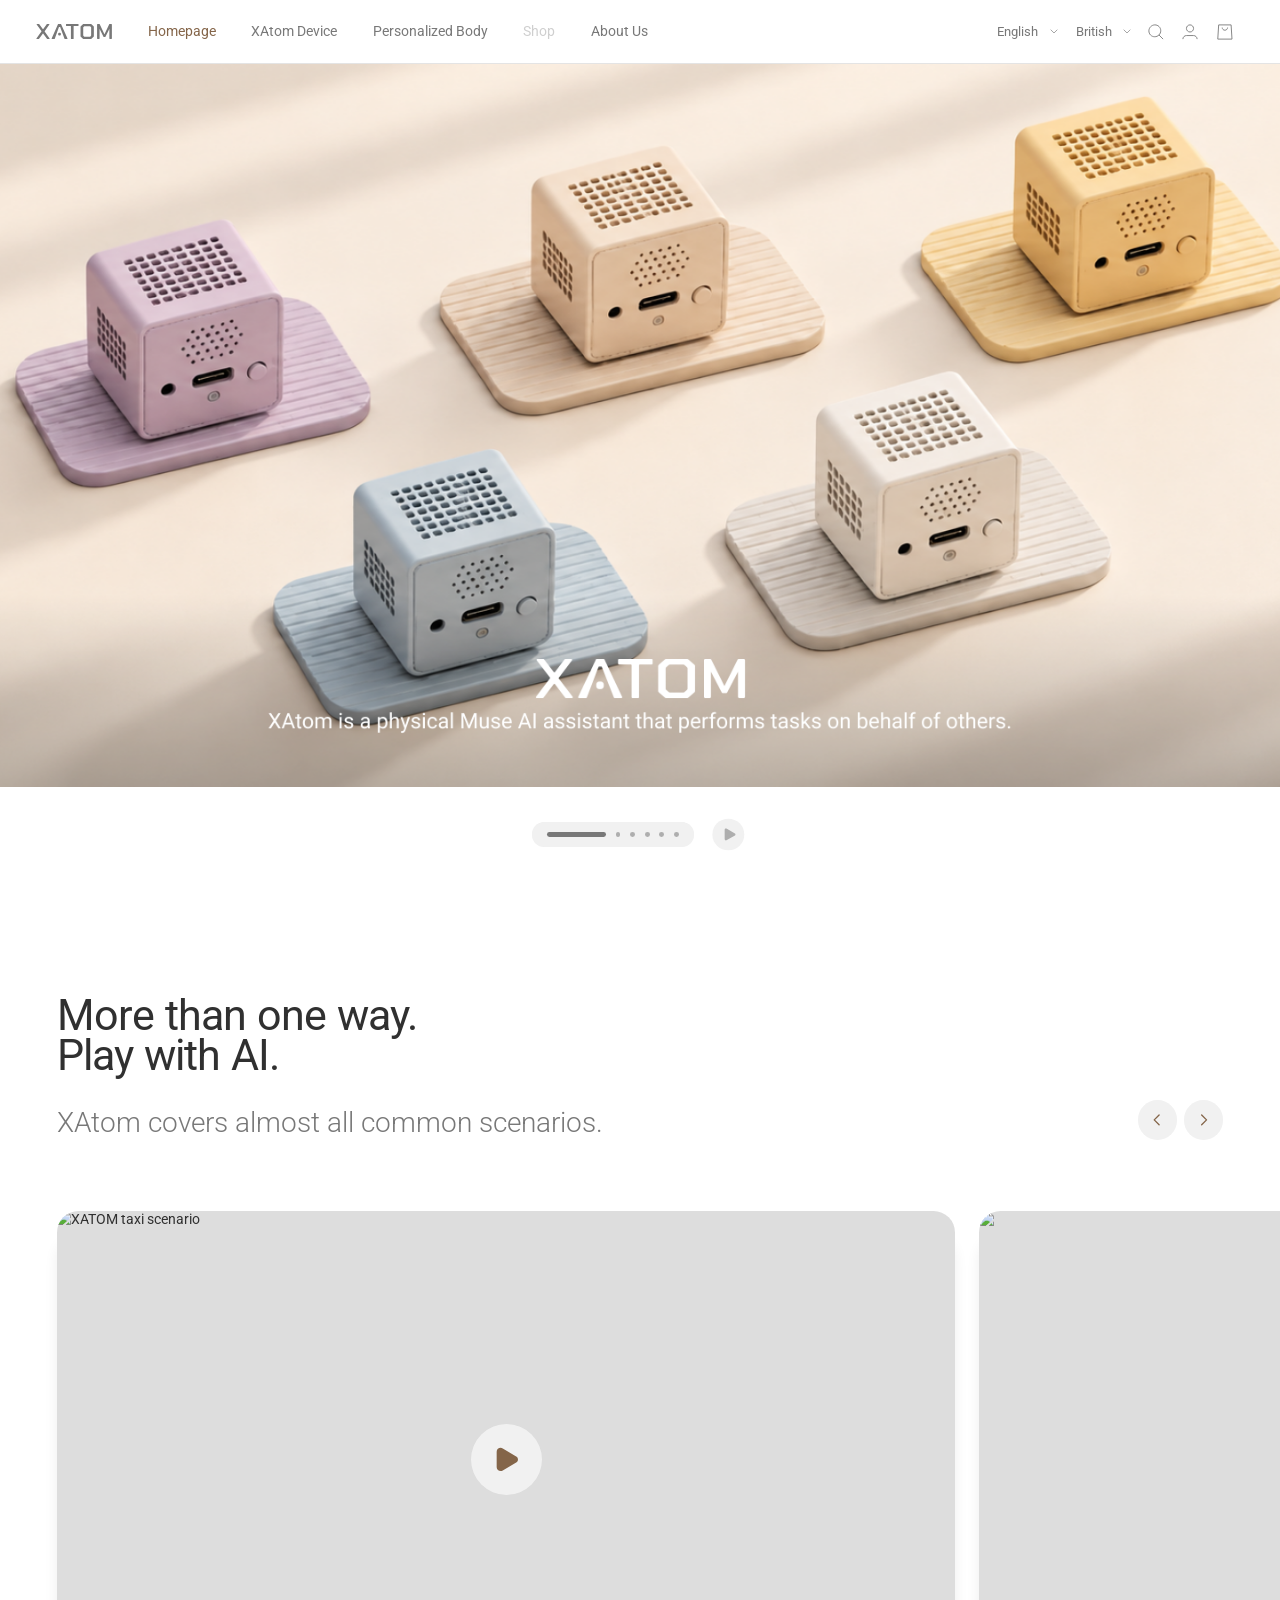
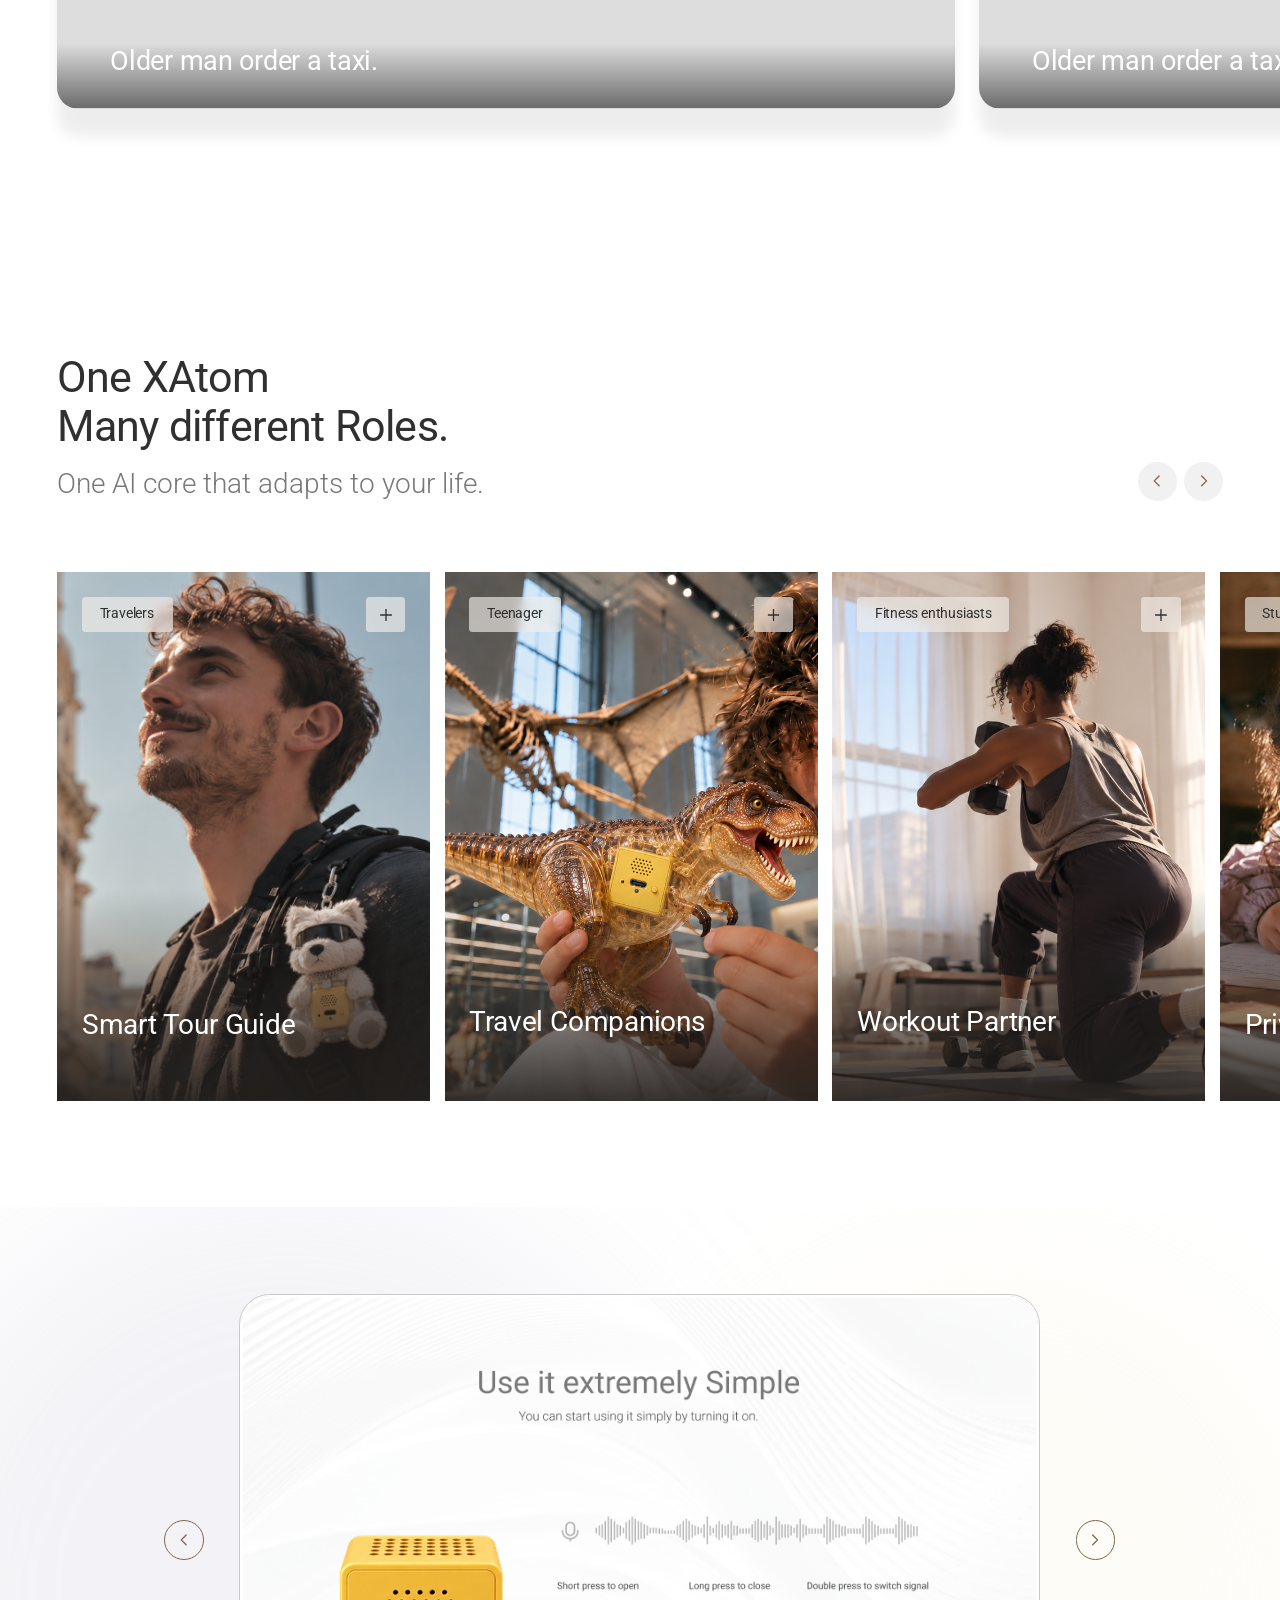
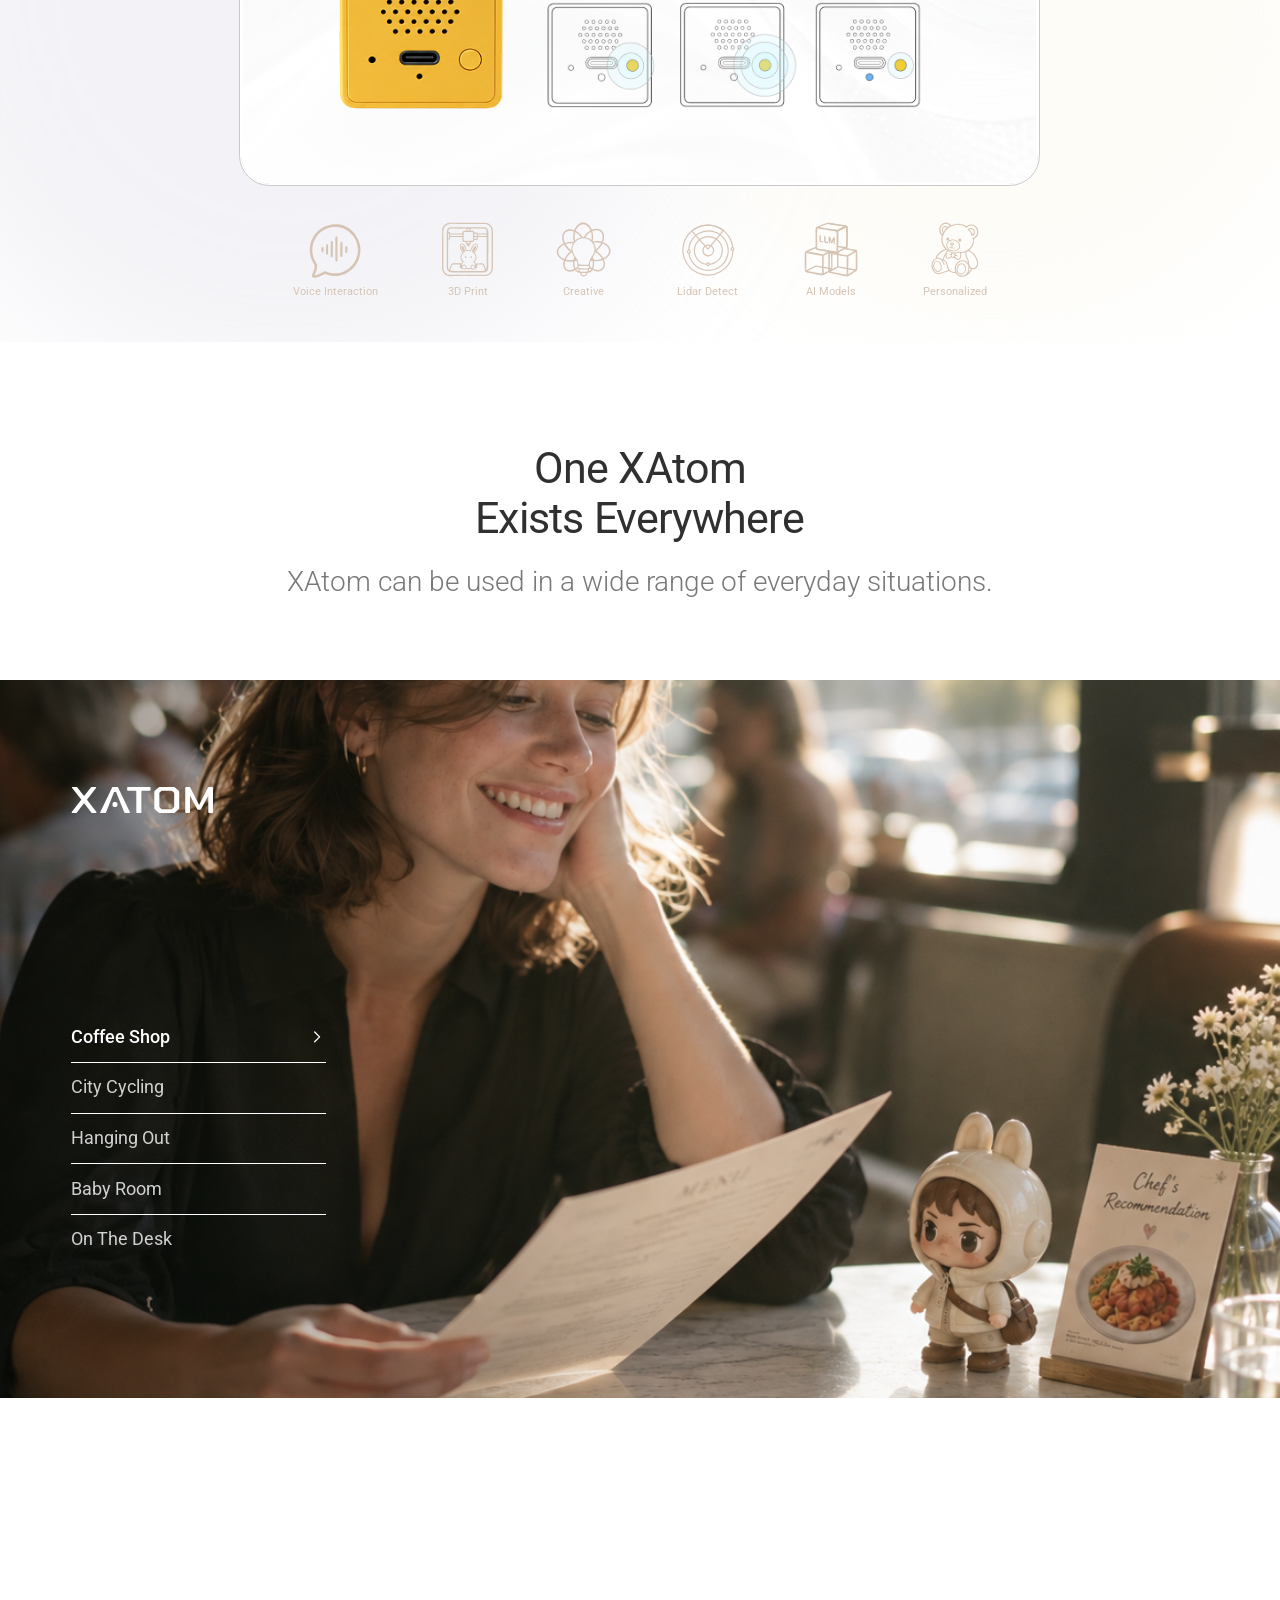
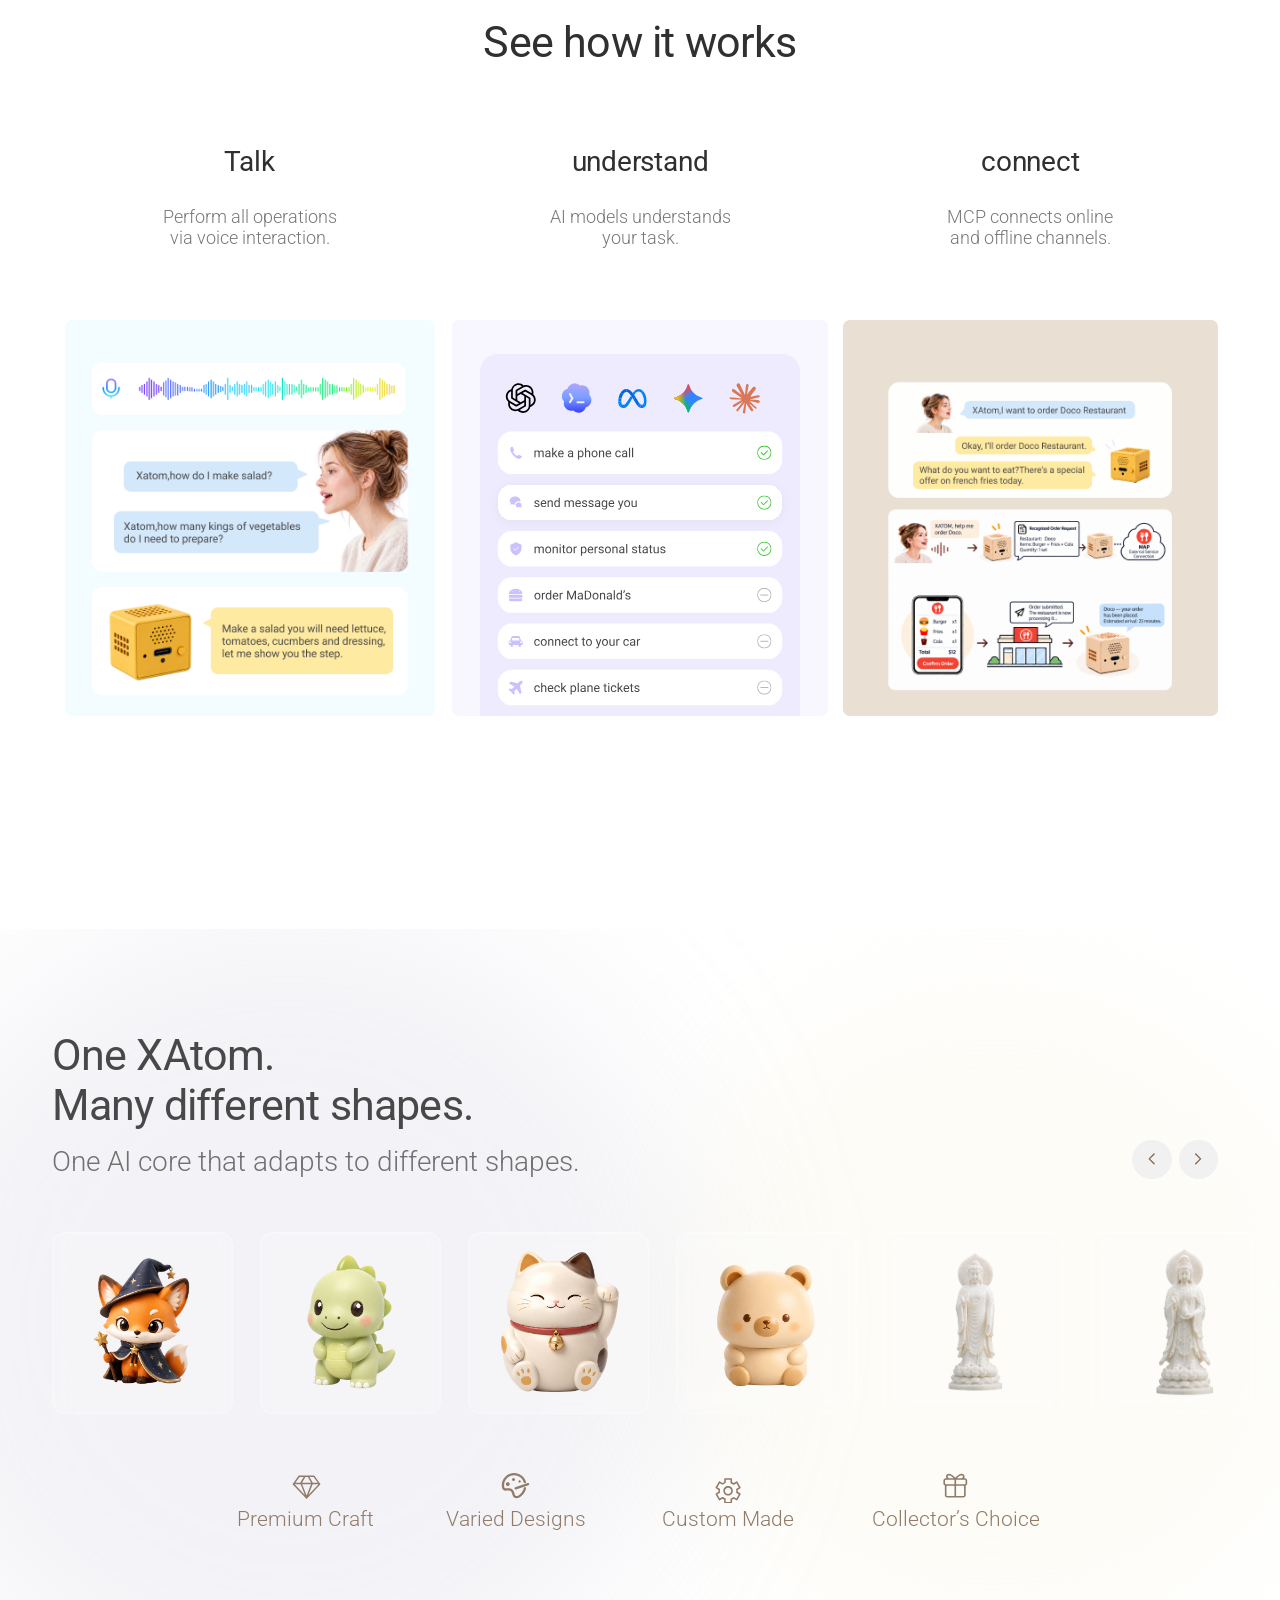
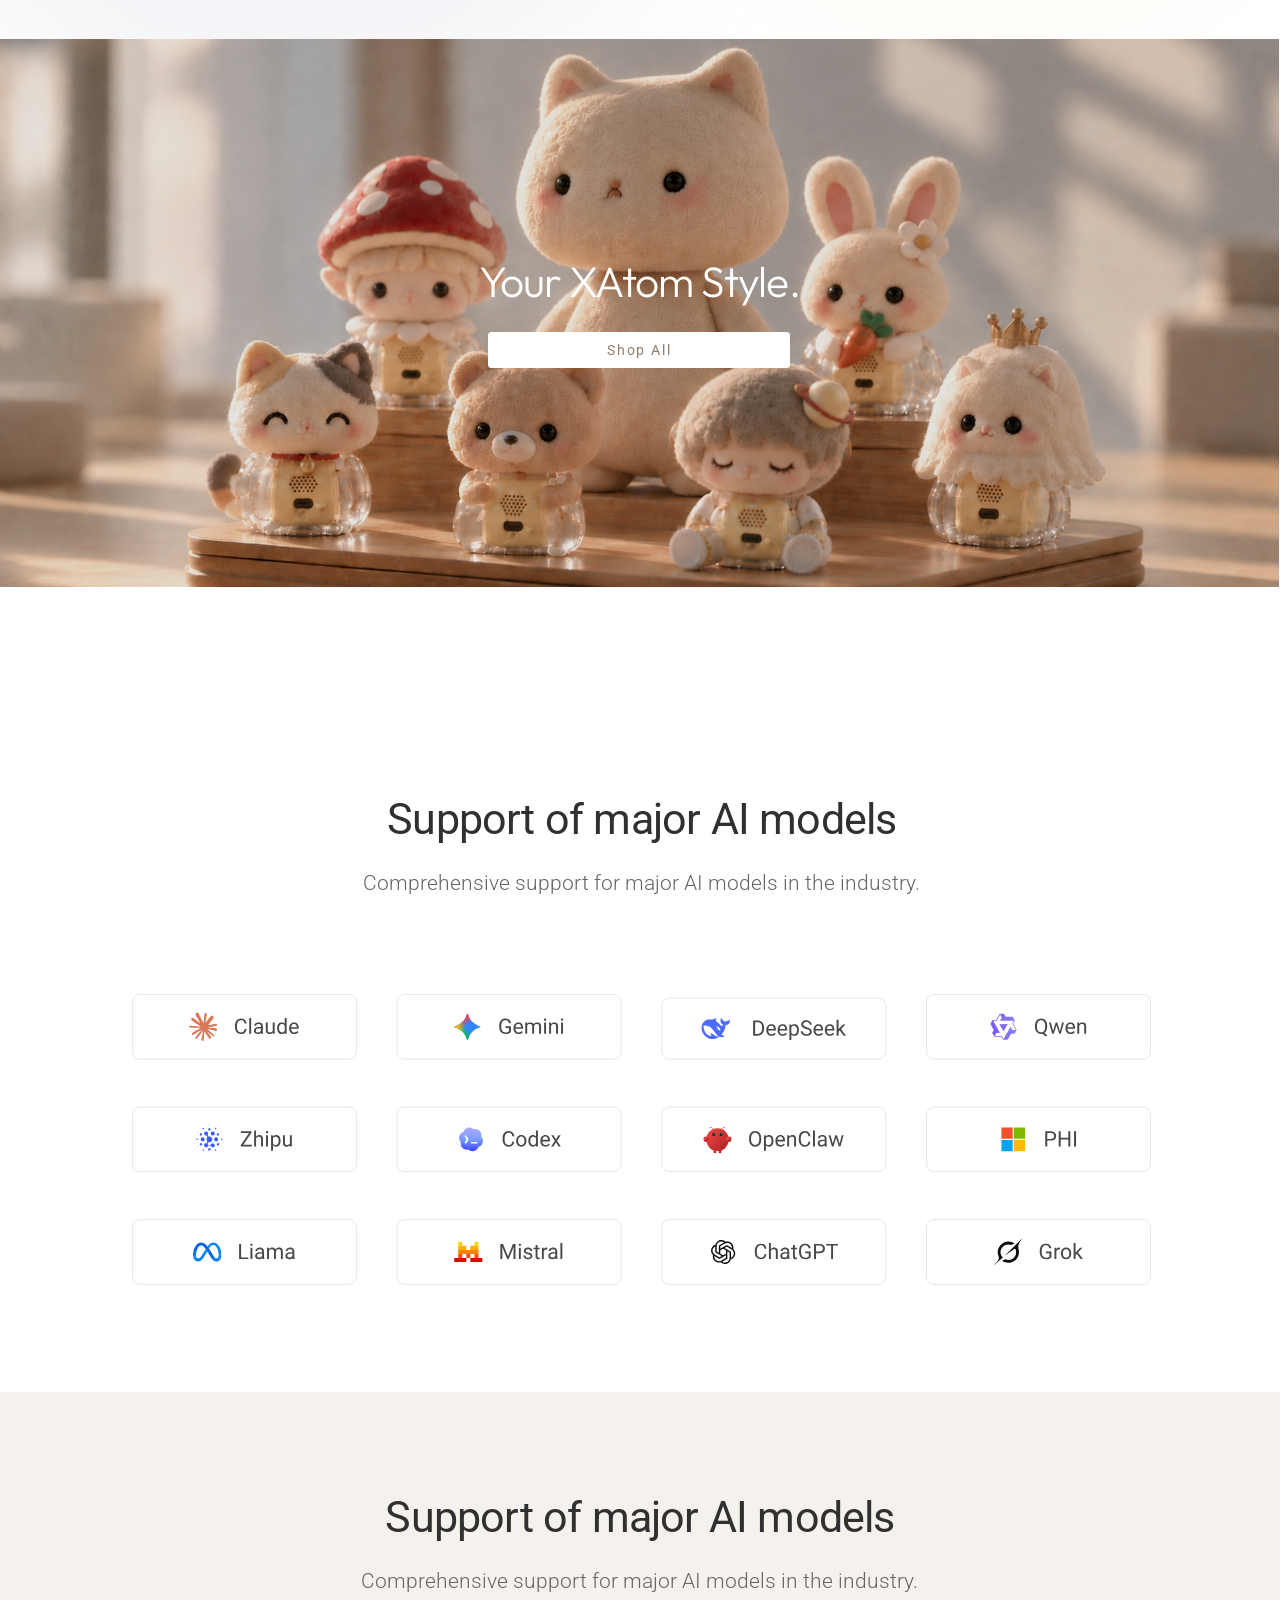
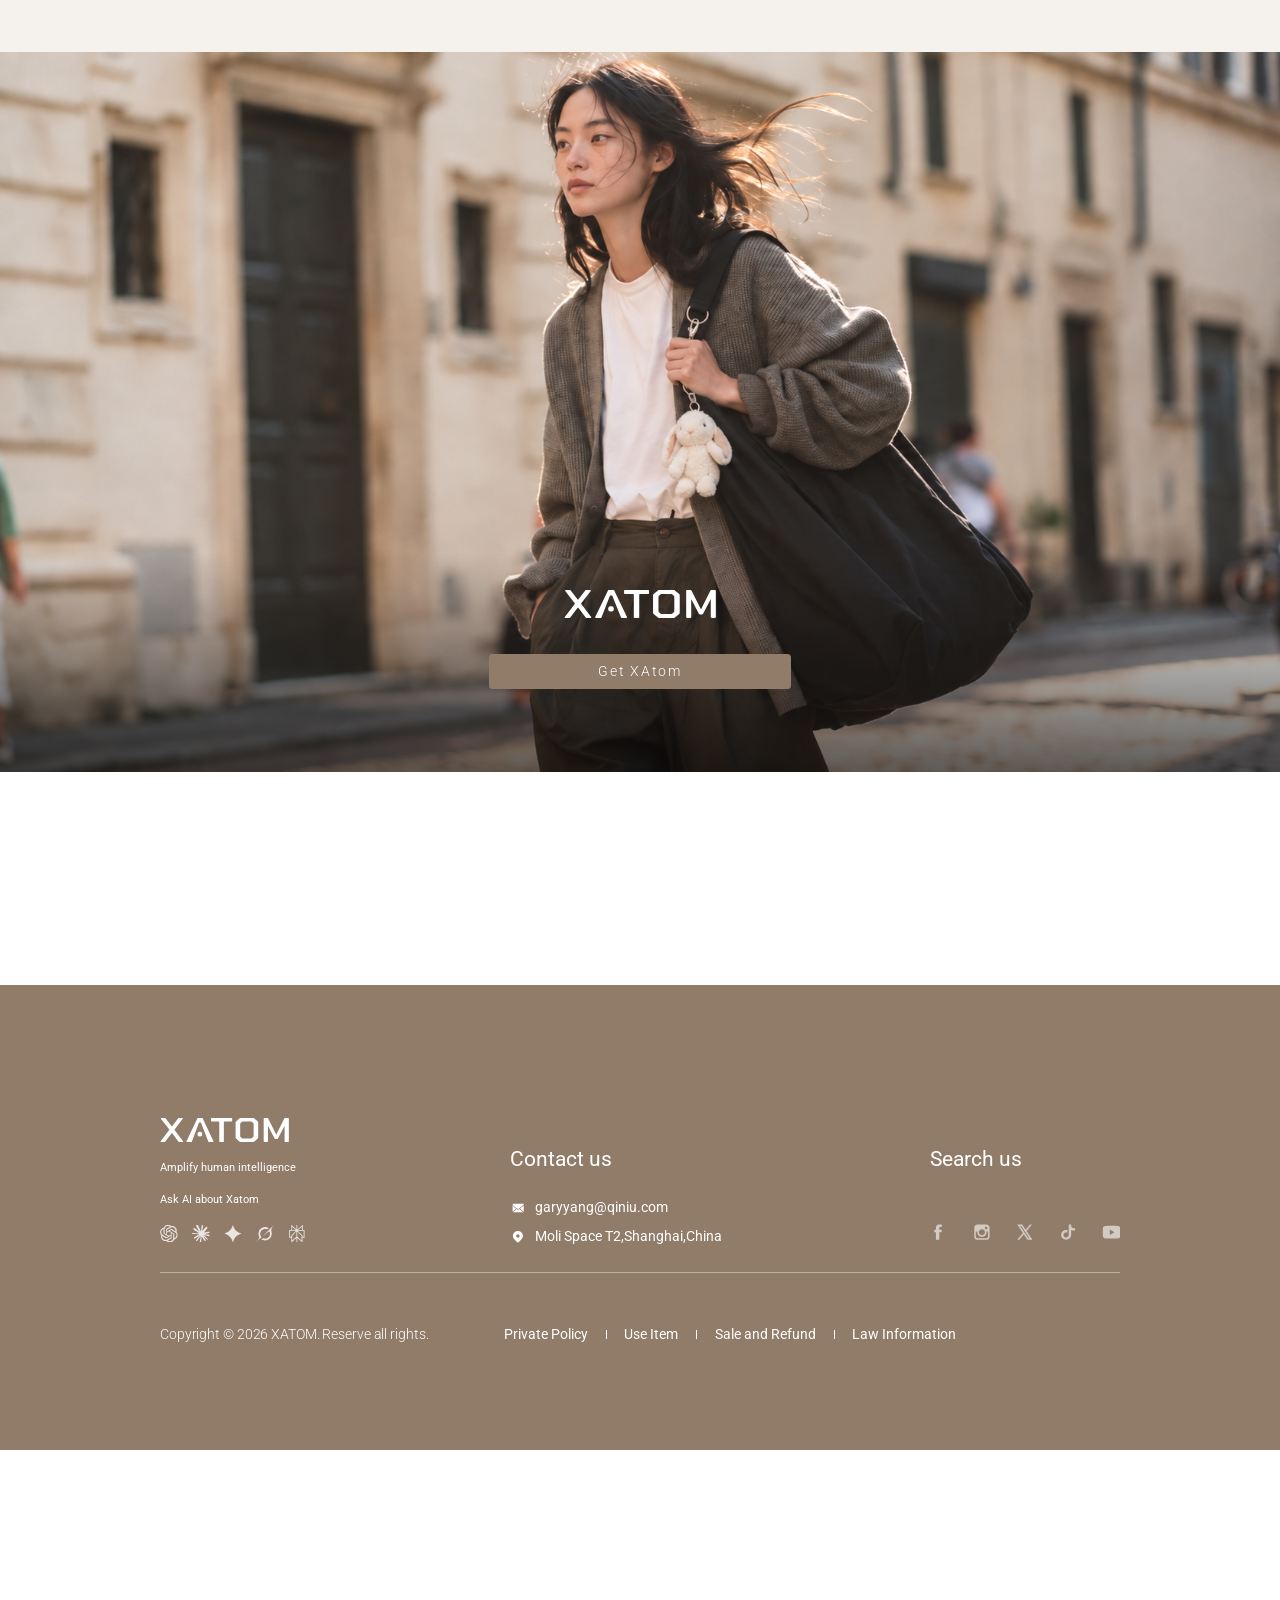
==== commit a38a7bd3: "Mask embedded borders in simple use cards" ====
--- a/index.html
+++ b/index.html
@@ -13,7 +13,7 @@
     })();
   </script>
   <title>XATOM</title>
-  <link rel="stylesheet" href="styles.css?v=figma-card-unified-border-1" />
+  <link rel="stylesheet" href="styles.css?v=figma-card-unified-border-2" />
   <link rel="stylesheet" href="footer.css?v=mobile-svg-3" />
   <link rel="stylesheet" href="mobile.css?v=29-caption-gradient" />
   <link rel="stylesheet" href="scroll-motion.css?v=2" />
--- a/styles.css
+++ b/styles.css
@@ -3180,6 +3180,15 @@
   overflow:hidden;
   border-radius:33.49px;
 }
+.simple-use-slide::after{
+  content:"";
+  position:absolute;
+  z-index:3;
+  inset:0;
+  border-radius:inherit;
+  box-shadow:inset 0 0 0 2px #fff;
+  pointer-events:none;
+}
 .simple-use-slide>:not(.simple-use-slide-art){
   display:none;
 }
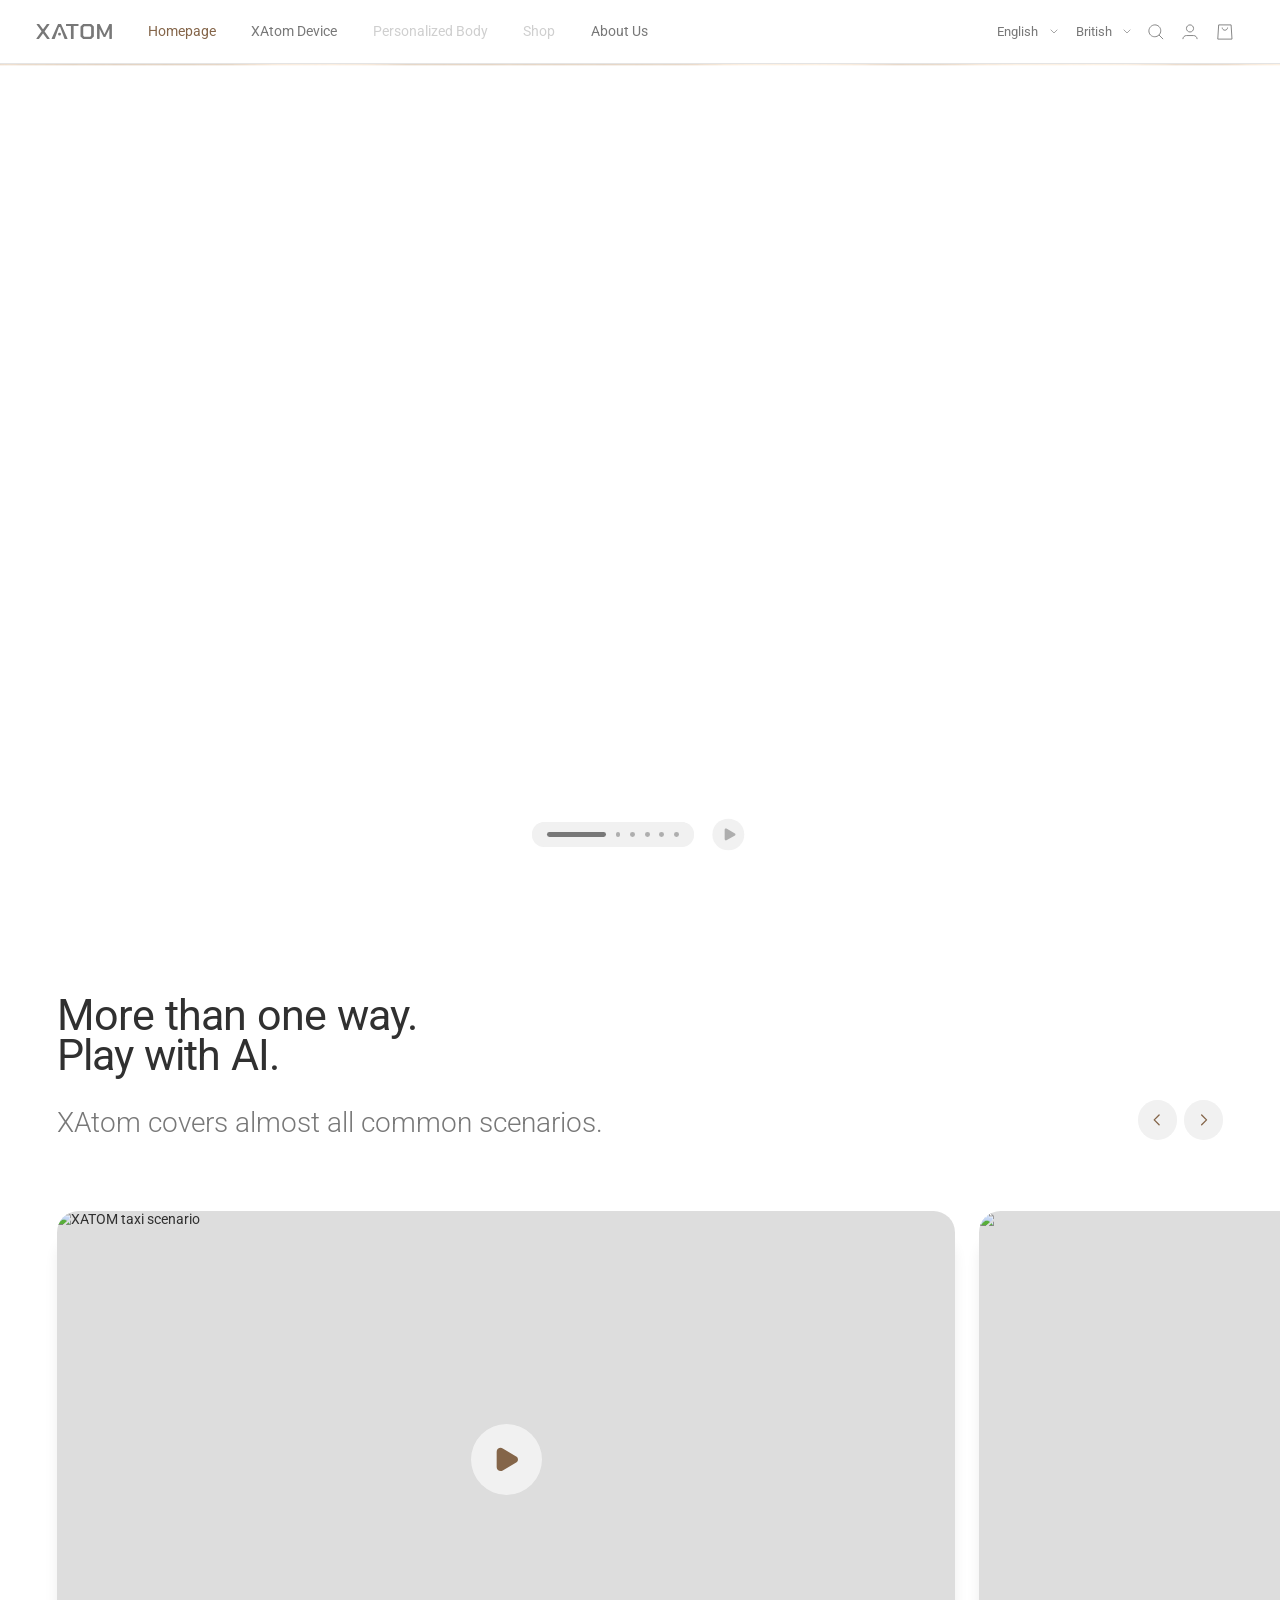
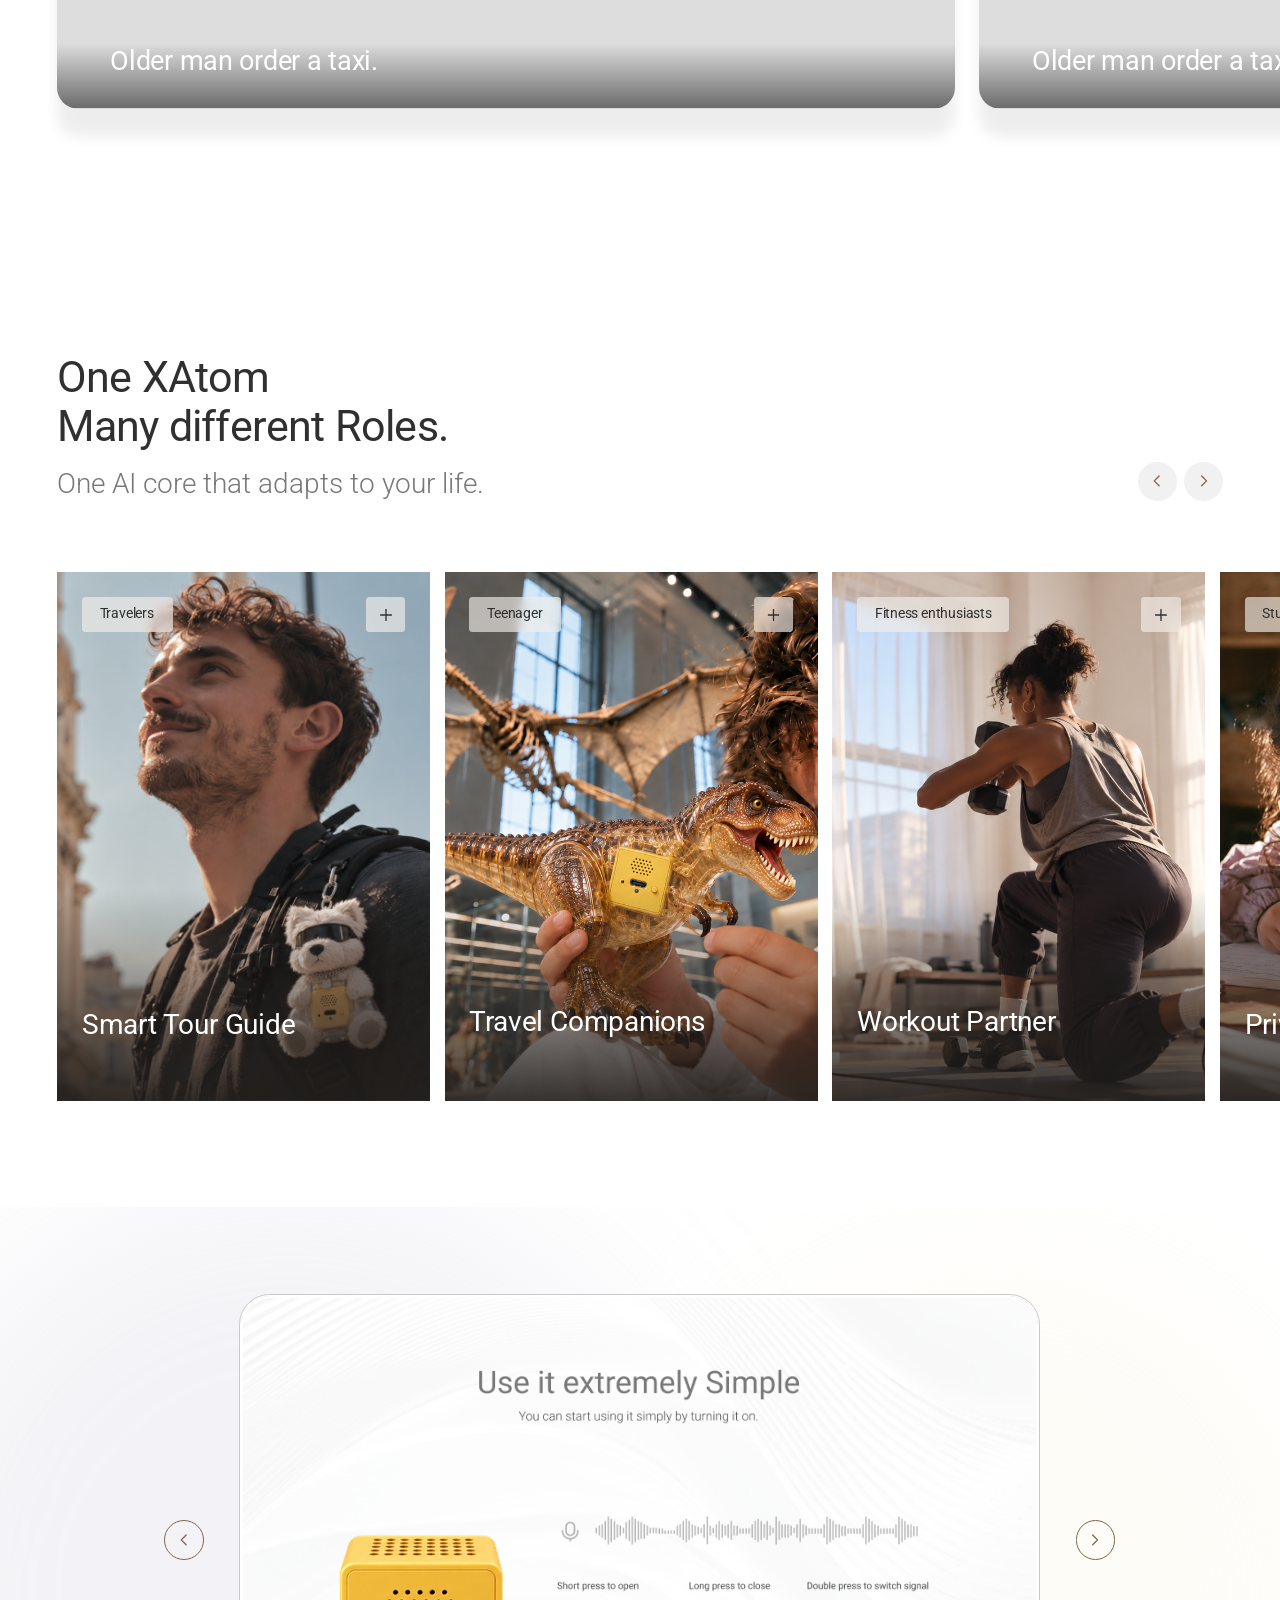
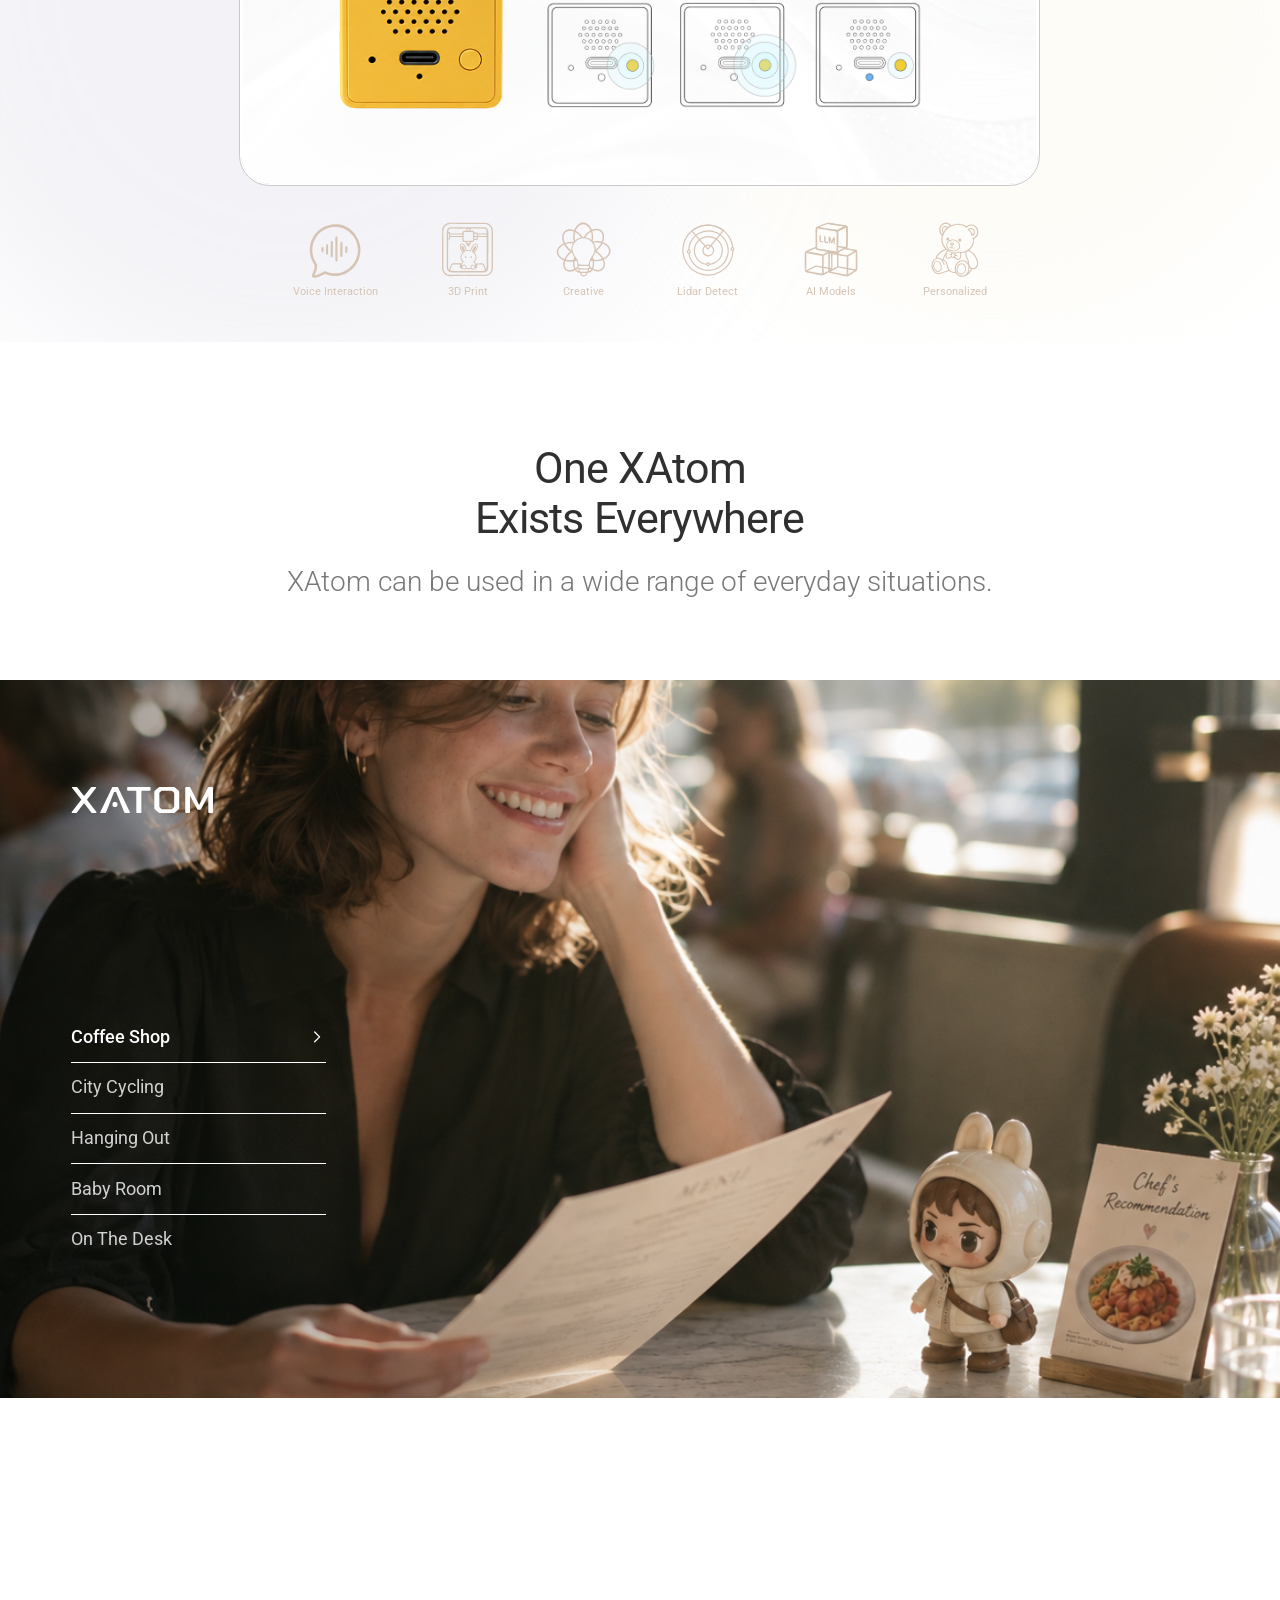
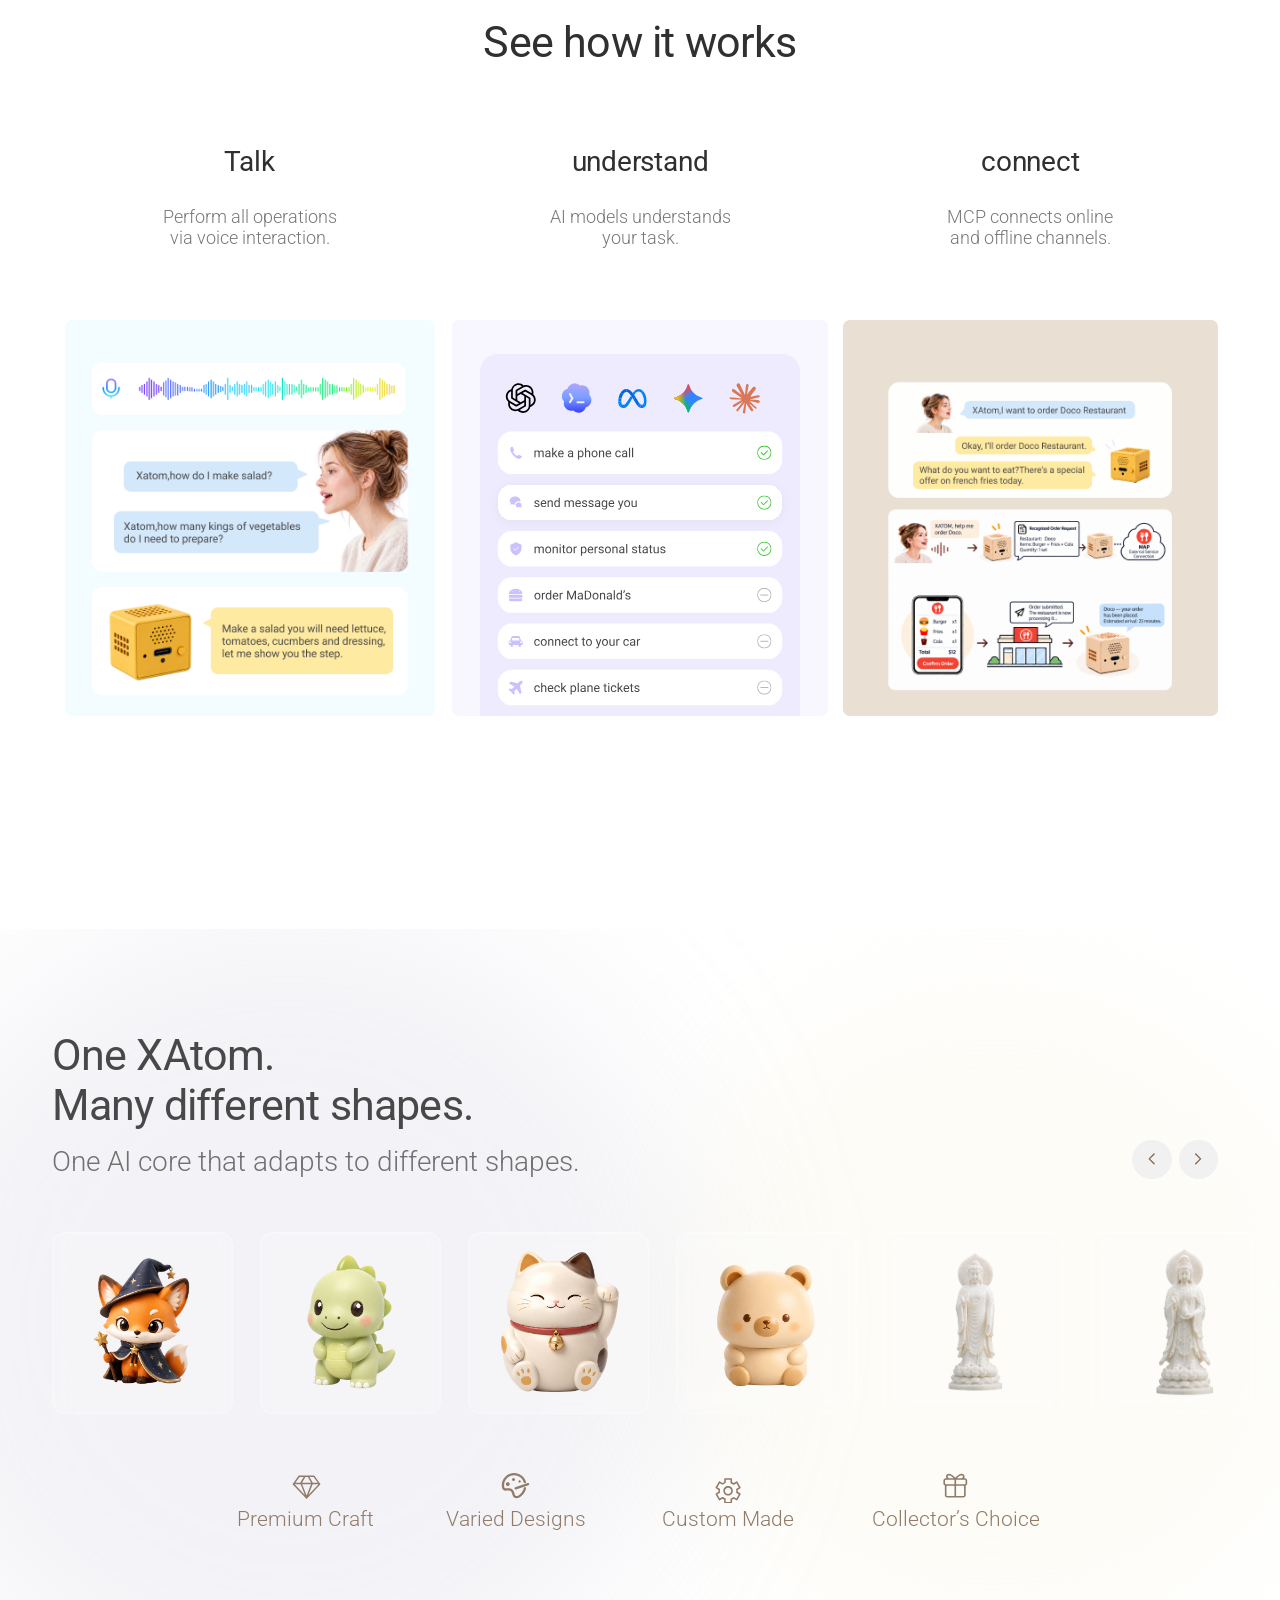
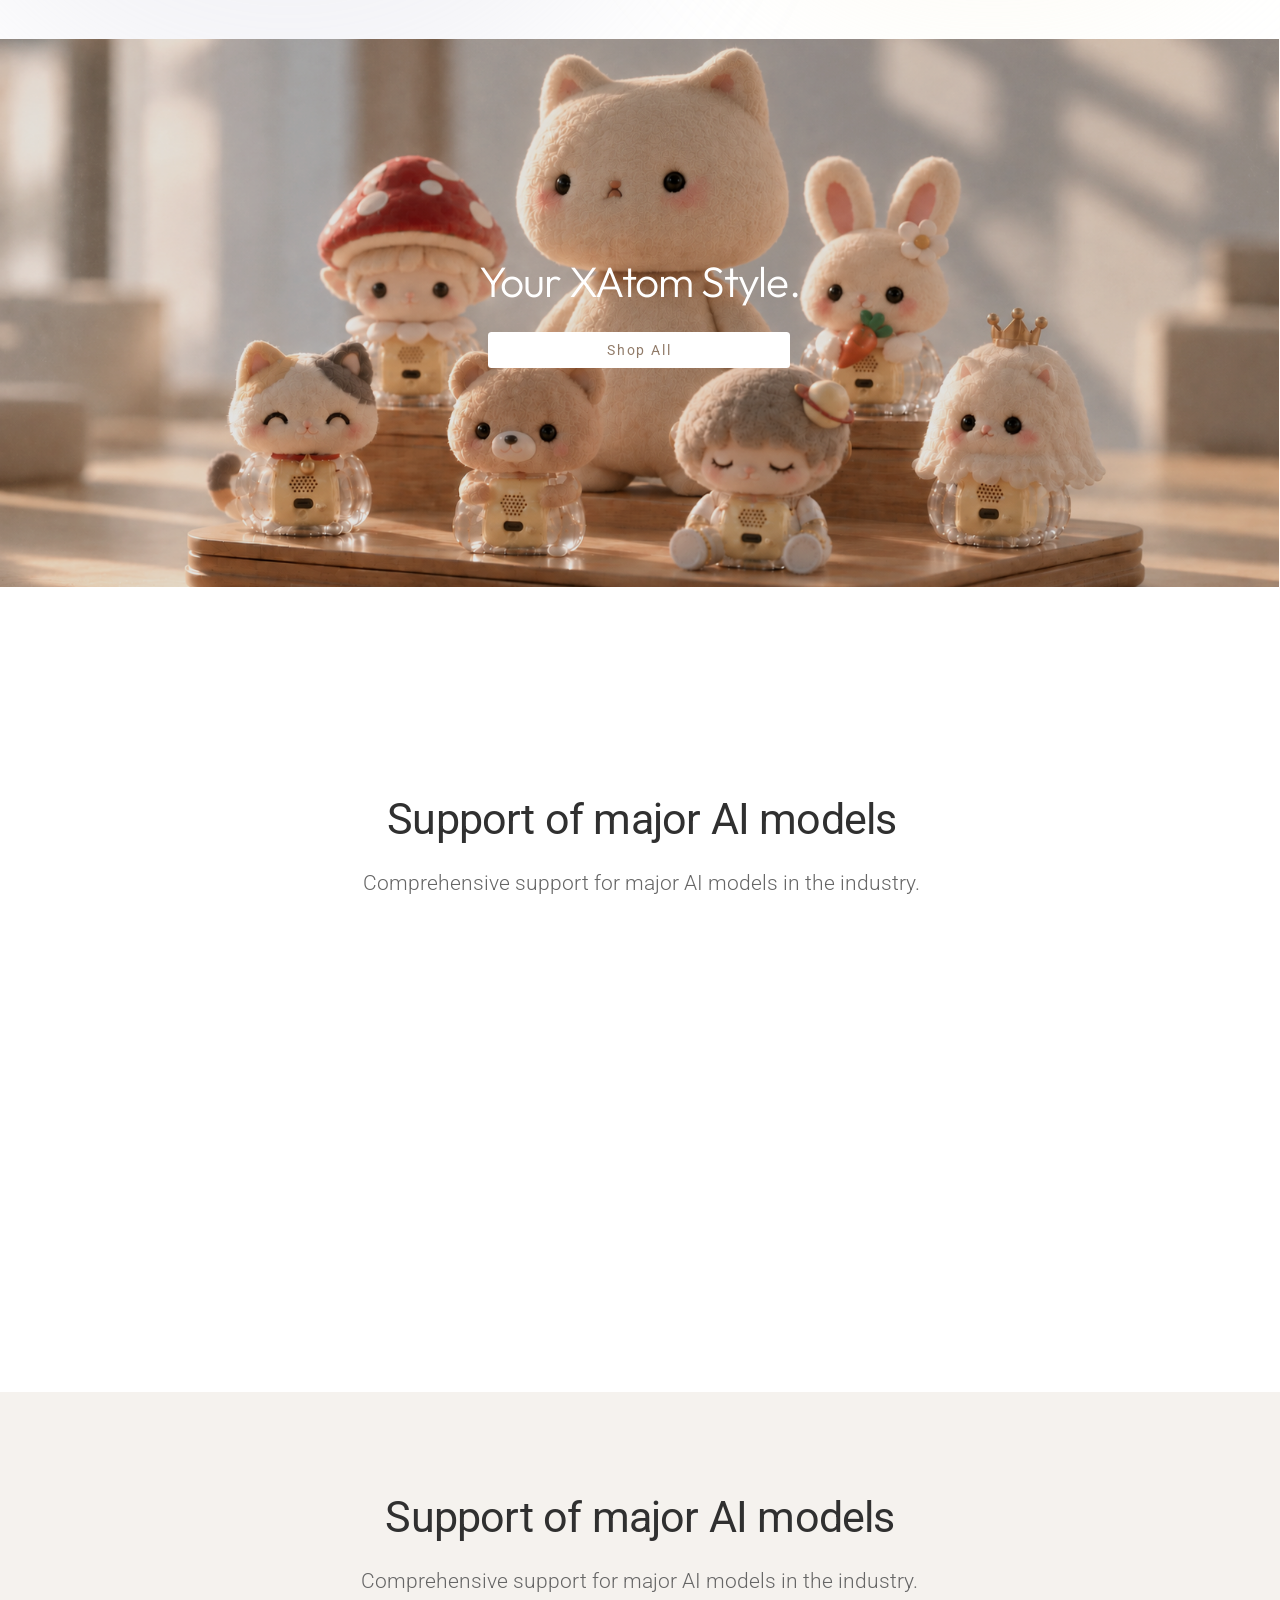
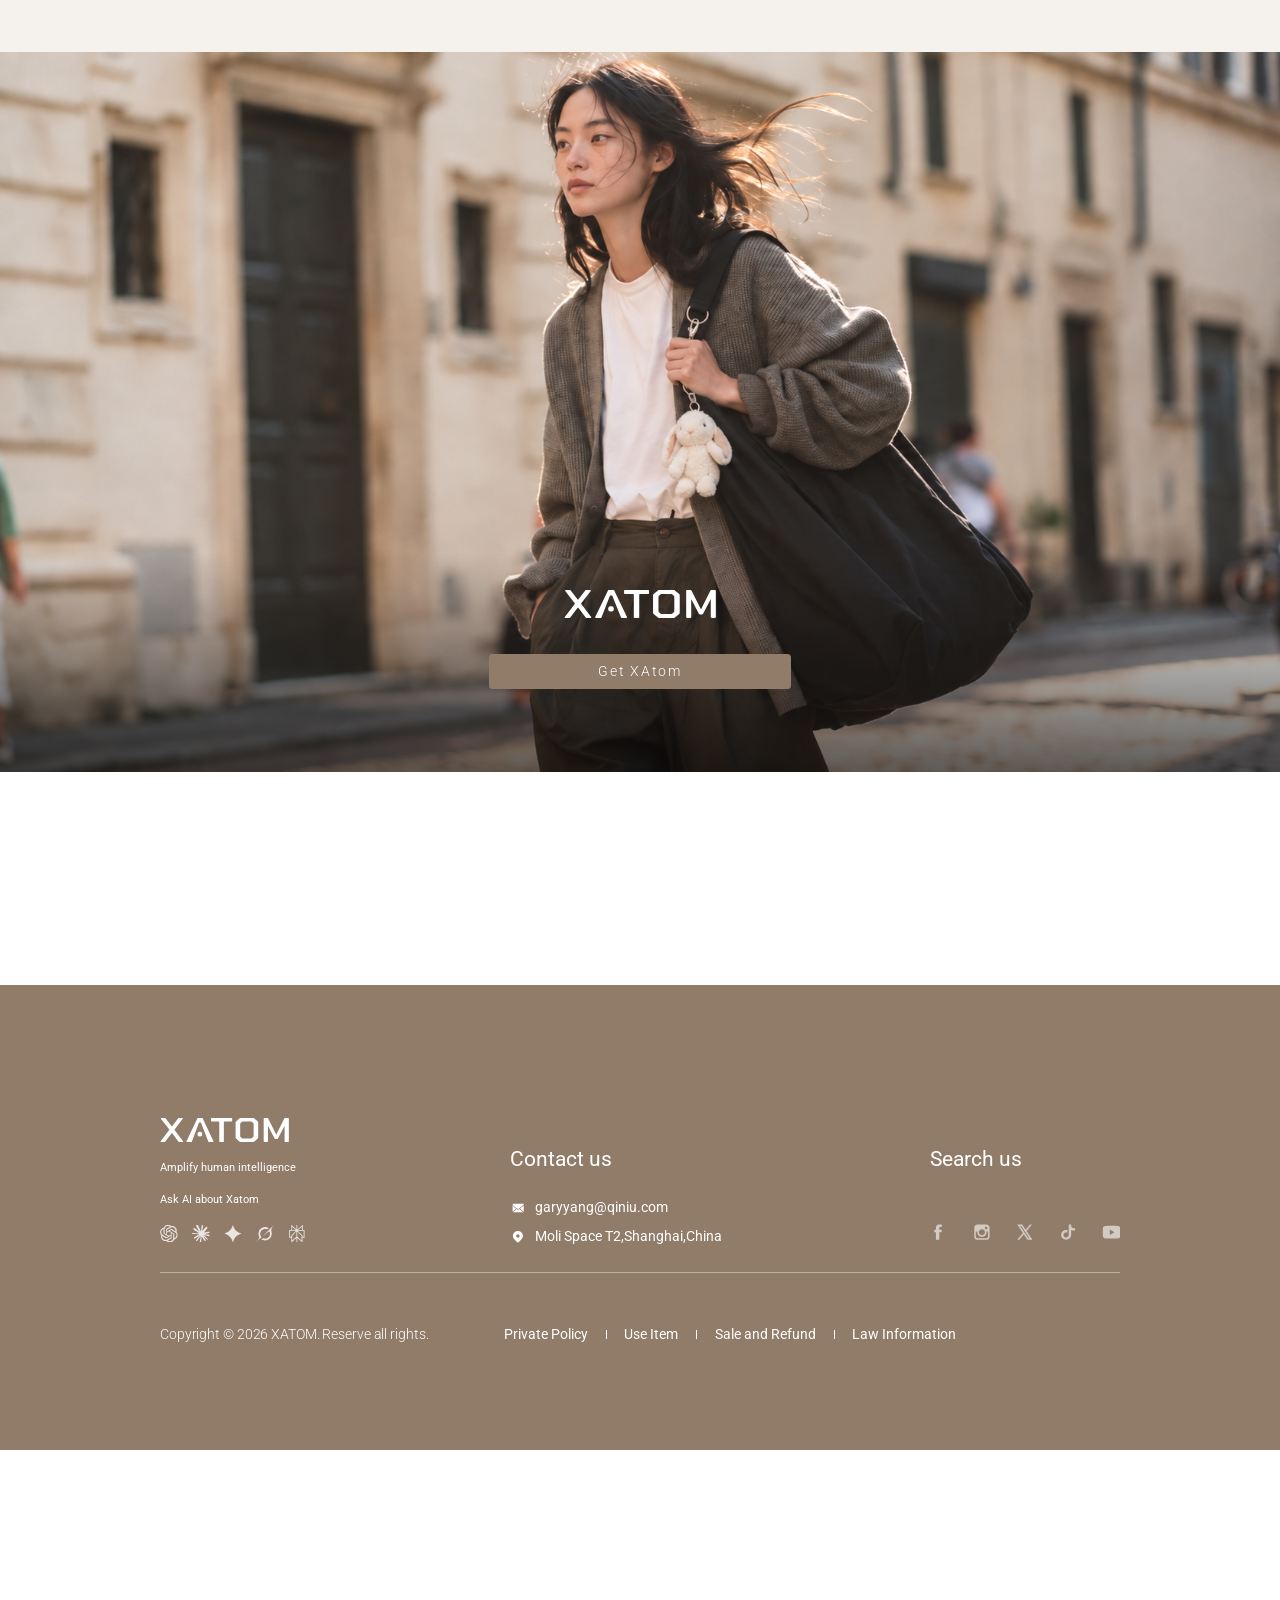
==== commit d3a8ddfa: "Add product hero video, language toggle, and gift spacing" ====
--- a/index.html
+++ b/index.html
@@ -41,7 +41,7 @@
           <span class="mobile-menu-toggle-icon" aria-hidden="true"><i></i><i></i><i></i></span>
         </button>
         <div class="mobile-menu-panel" id="home-mobile-menu">
-          <nav id="home-navigation" class="nav-main" aria-label="Primary navigation"><a class="is-active" href="#home" aria-current="page">Homepage</a><a href="xatom-device.html">XAtom Device</a><a href="#scenarios">Personalized Body</a><a class="is-disabled" aria-disabled="true" tabindex="-1">Shop</a><a href="about-us.html">About Us</a></nav>
+          <nav id="home-navigation" class="nav-main" aria-label="Primary navigation"><a class="is-active" href="#home" aria-current="page">Homepage</a><a href="xatom-device.html">XAtom Device</a><a class="is-disabled" aria-disabled="true" tabindex="-1">Personalized Body</a><a class="is-disabled" aria-disabled="true" tabindex="-1">Shop</a><a href="about-us.html">About Us</a></nav>
           <div class="mobile-nav-divider" aria-hidden="true"></div>
           <nav class="mobile-nav-utilities" aria-label="Utility navigation">
             <a class="mobile-nav-utility mobile-nav-account has-chevron" href="#login"><svg viewBox="0 0 18 17" aria-hidden="true"><path d="M9 9C11.209 9 13 7.2091 13 5C13 2.7909 11.209 1 9 1C6.791 1 5 2.7909 5 5C5 7.2091 6.791 9 9 9Z"></path><path d="M1 17C1 15.9391 1.421 14.9217 2.172 14.1716C2.922 13.4214 3.939 13 5 13H13C14.061 13 15.078 13.4214 15.828 14.1716C16.579 14.9217 17 15.9391 17 17"></path></svg><span>Account</span></a>
--- a/footer.css
+++ b/footer.css
@@ -202,3 +202,10 @@
    height:auto!important;margin:0;aspect-ratio:375 / 367;
  }
 }
+
+/* The product page can switch languages; show its live HTML footer in Chinese. */
+@media(max-width:767px){
+ html[lang="zh-CN"] body.product-body .site-footer#site-footer{padding:48px 24px!important}
+ html[lang="zh-CN"] body.product-body .site-footer#site-footer>.site-footer-inner{display:flex!important}
+ html[lang="zh-CN"] body.product-body .site-footer#site-footer>.mobile-footer-art{display:none!important}
+}
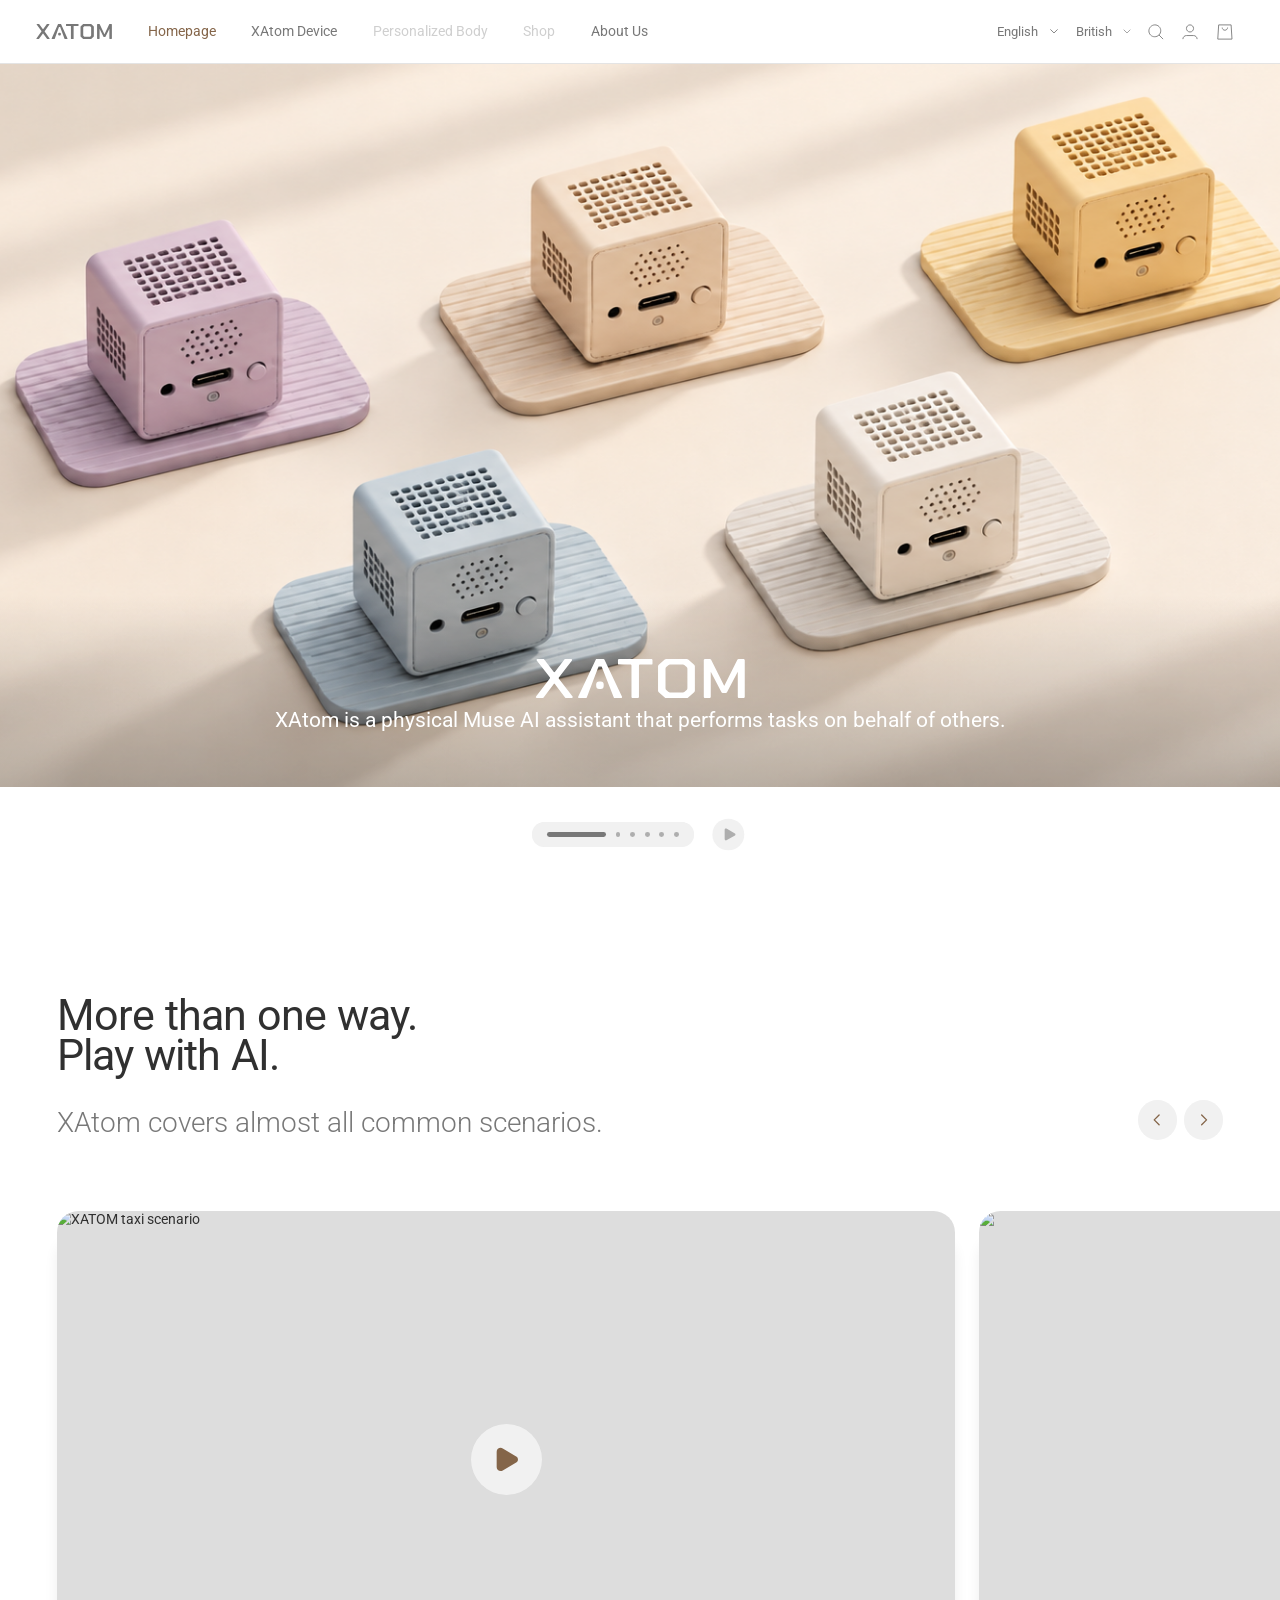
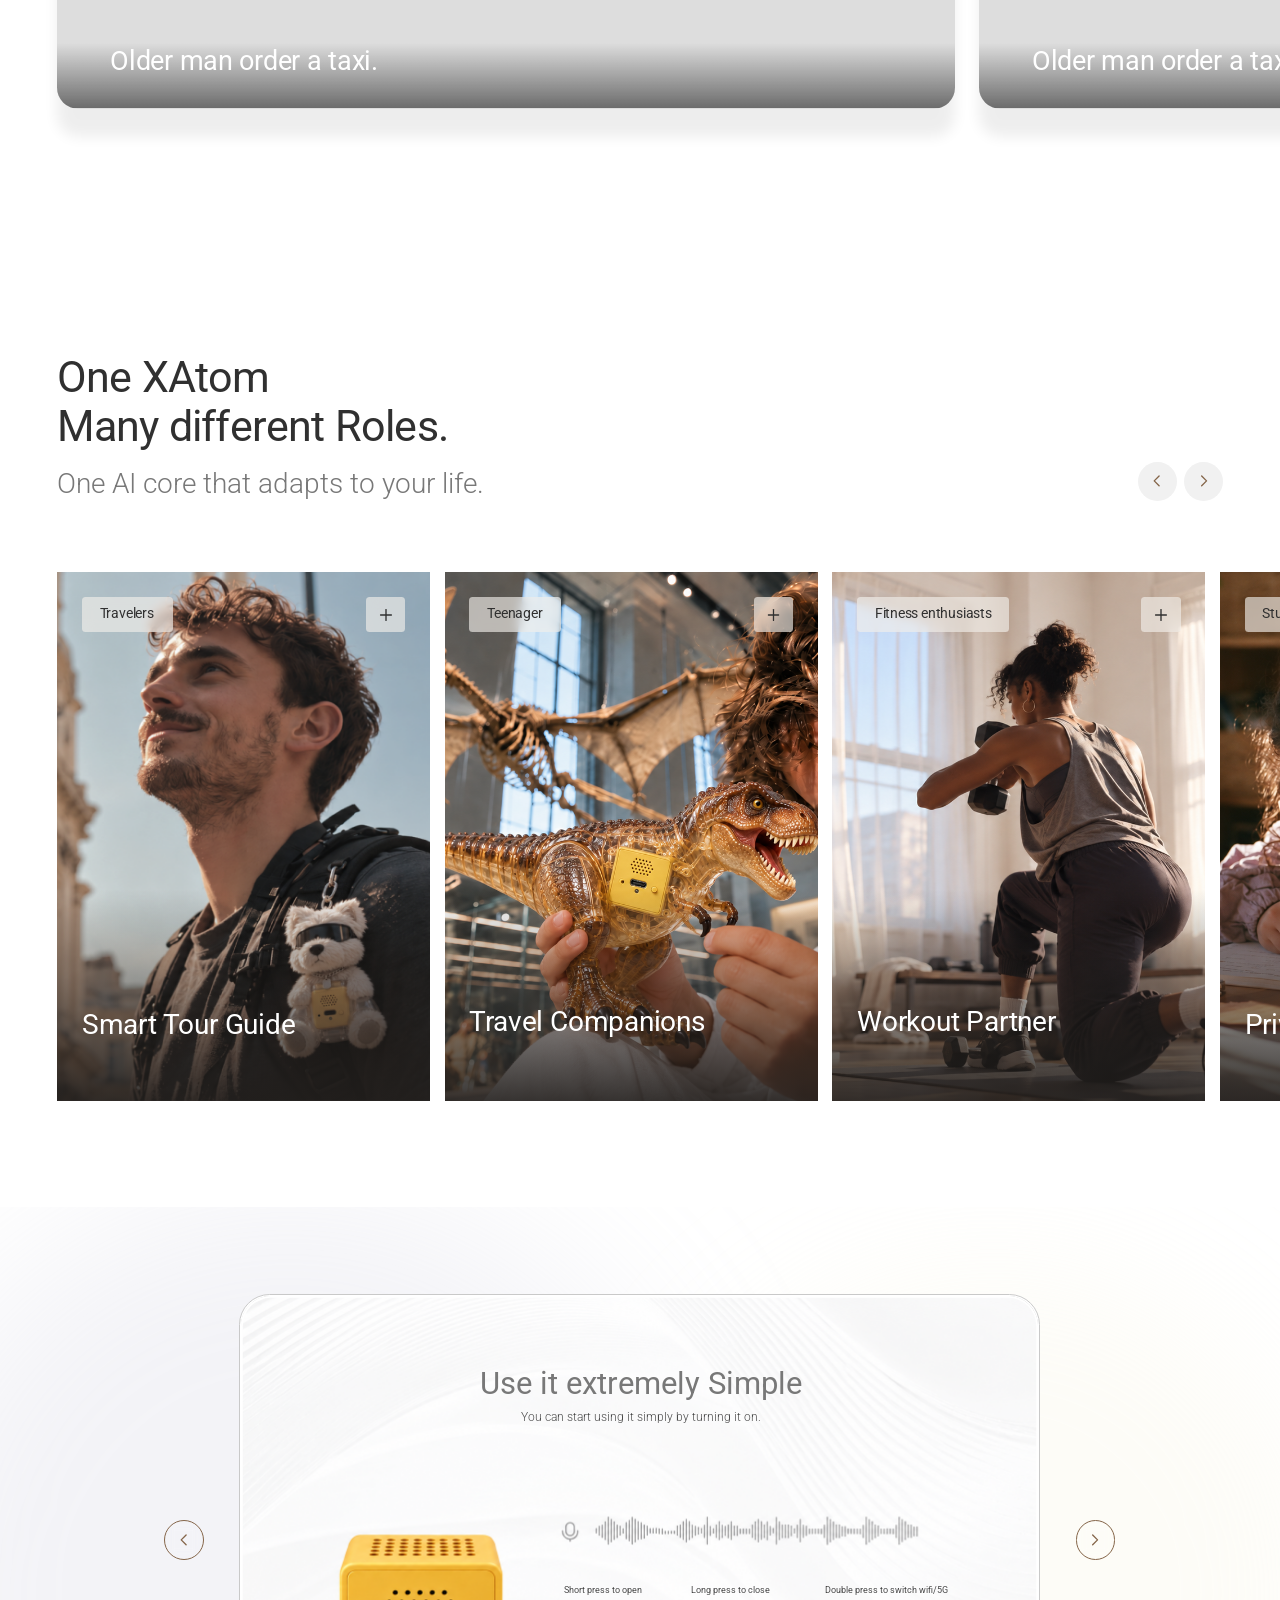
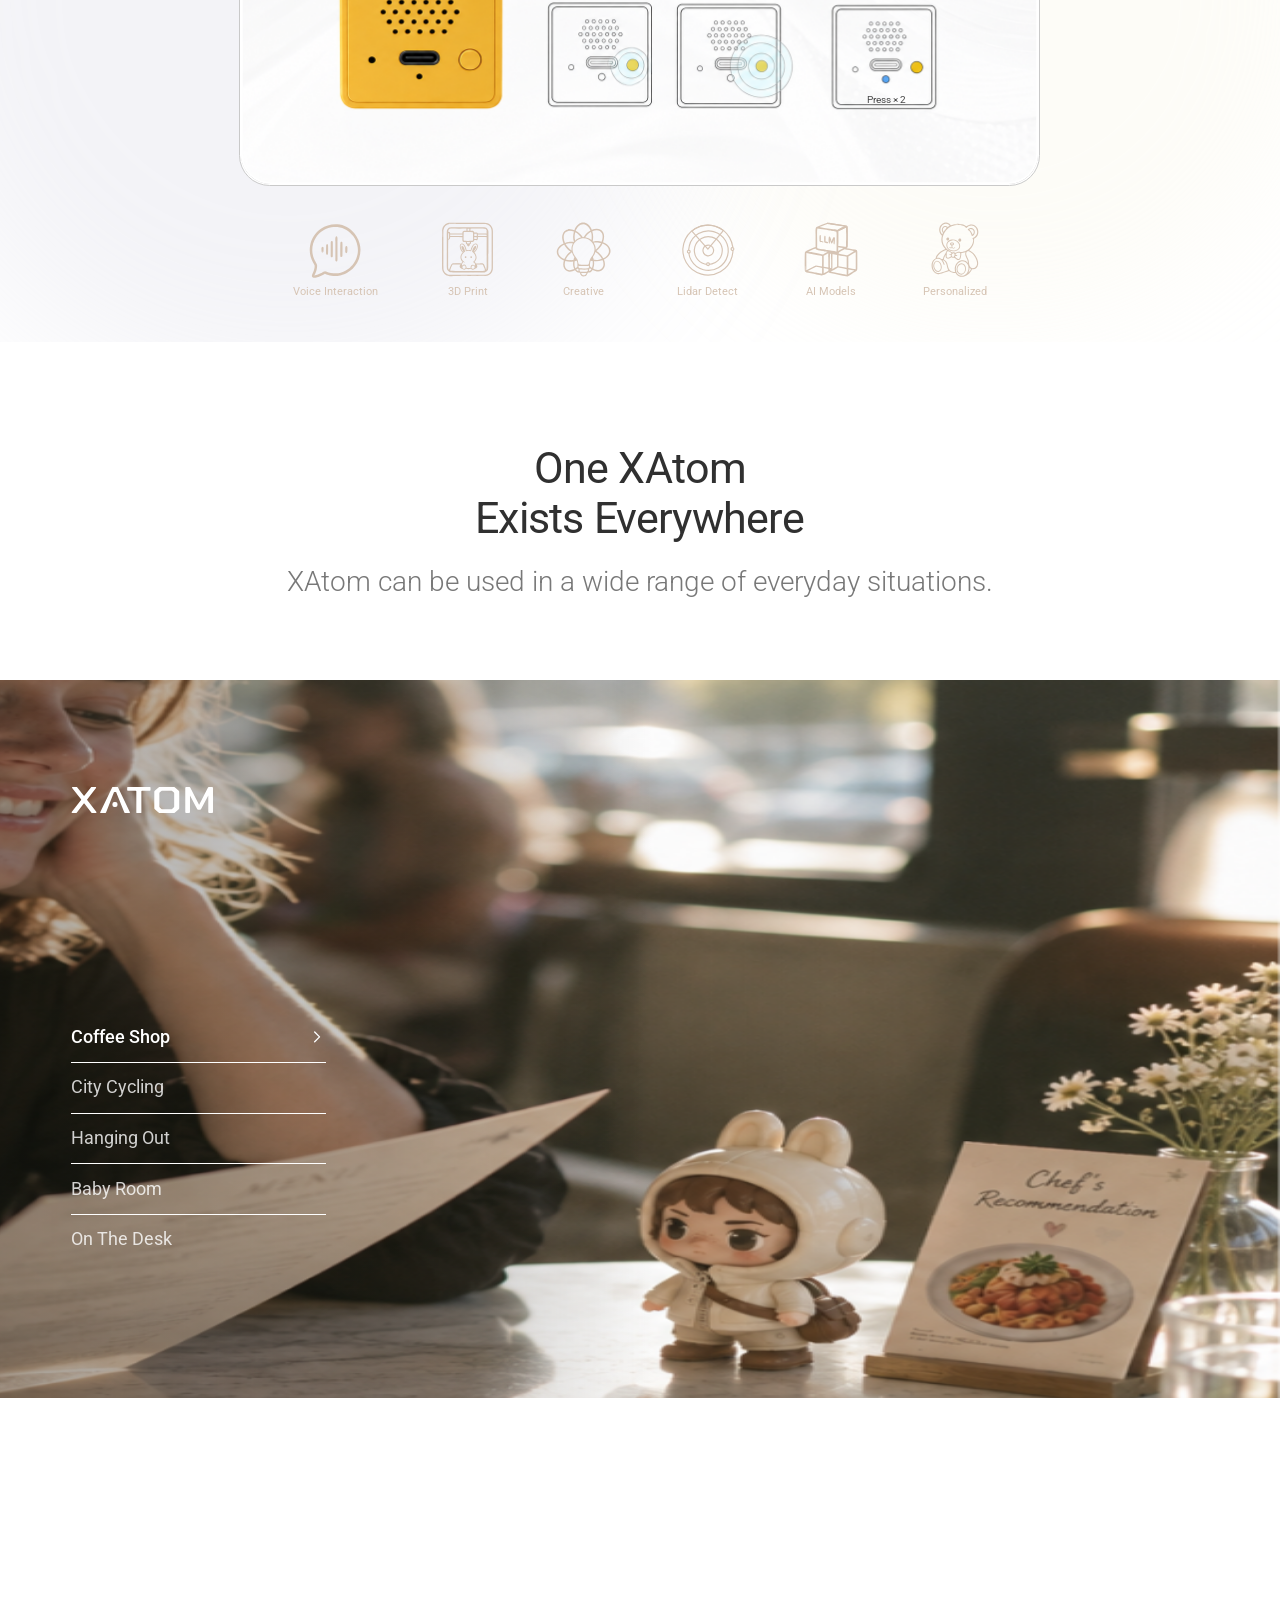
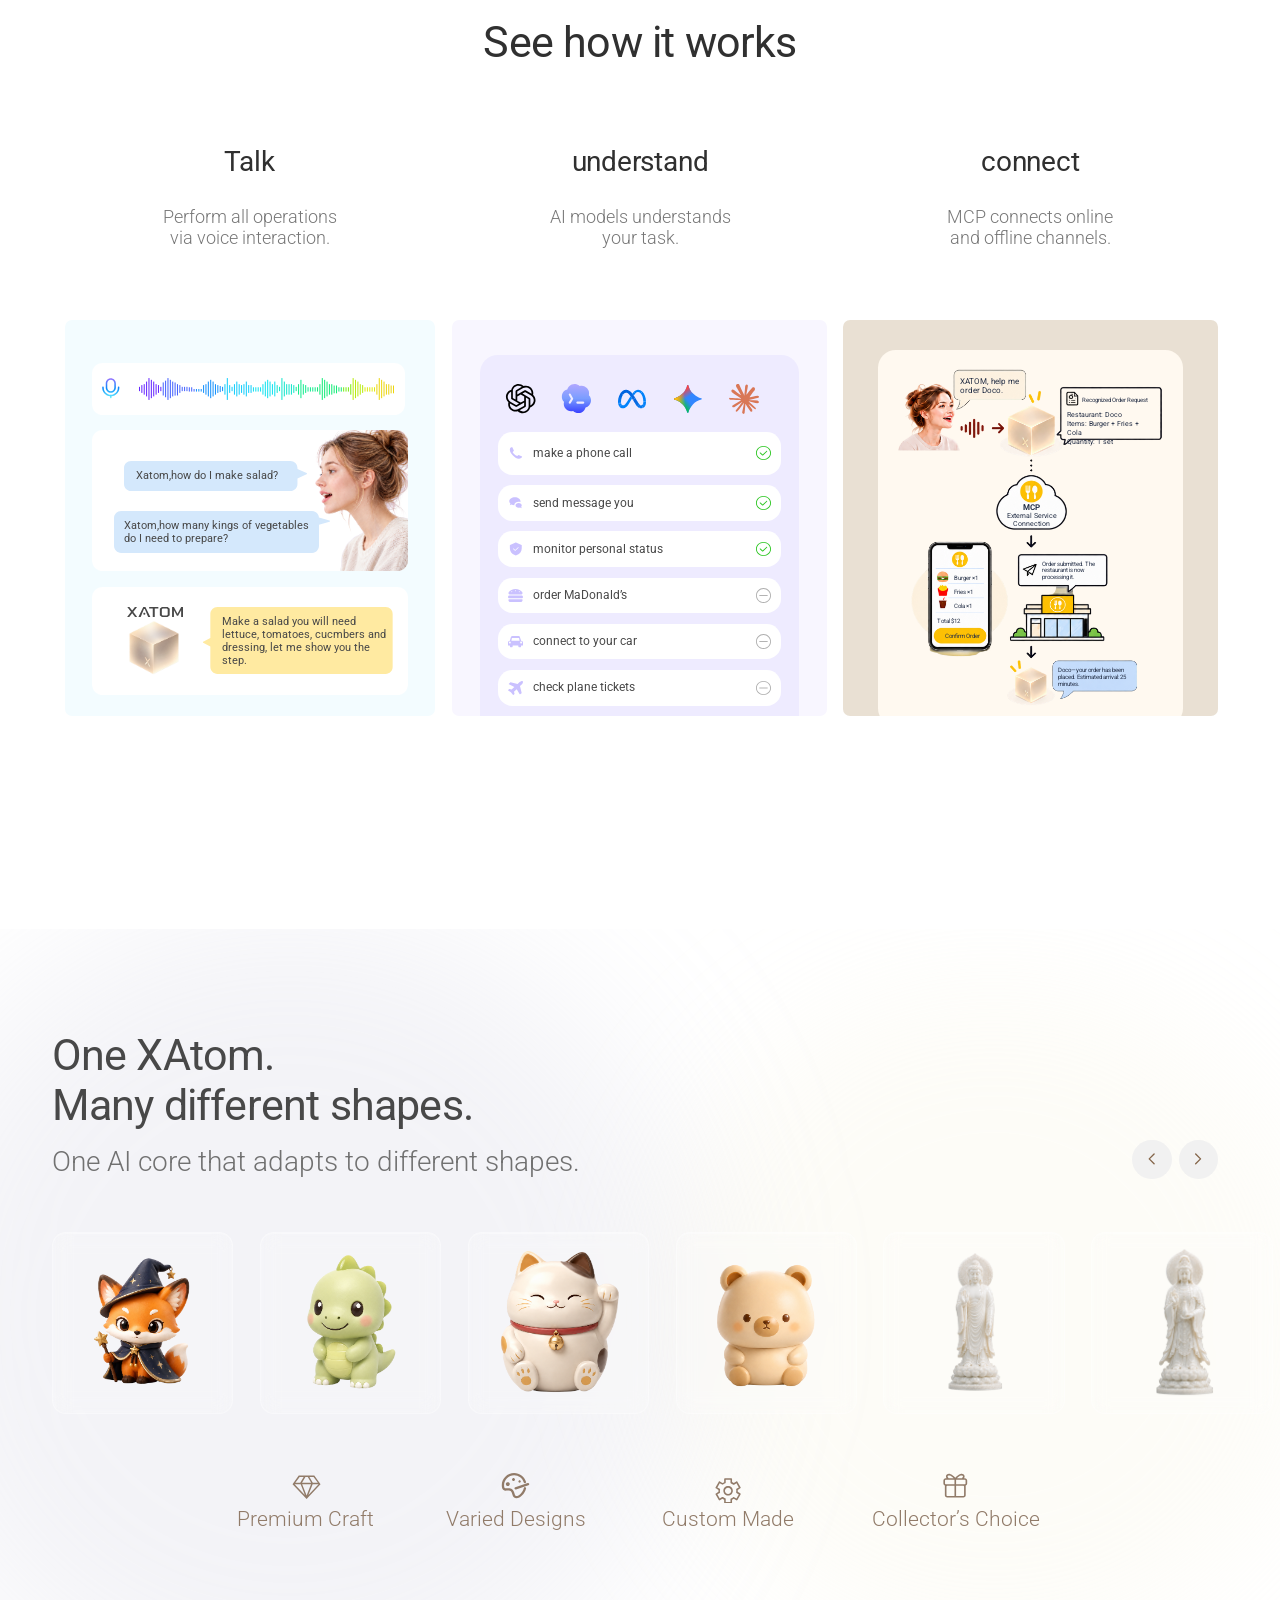
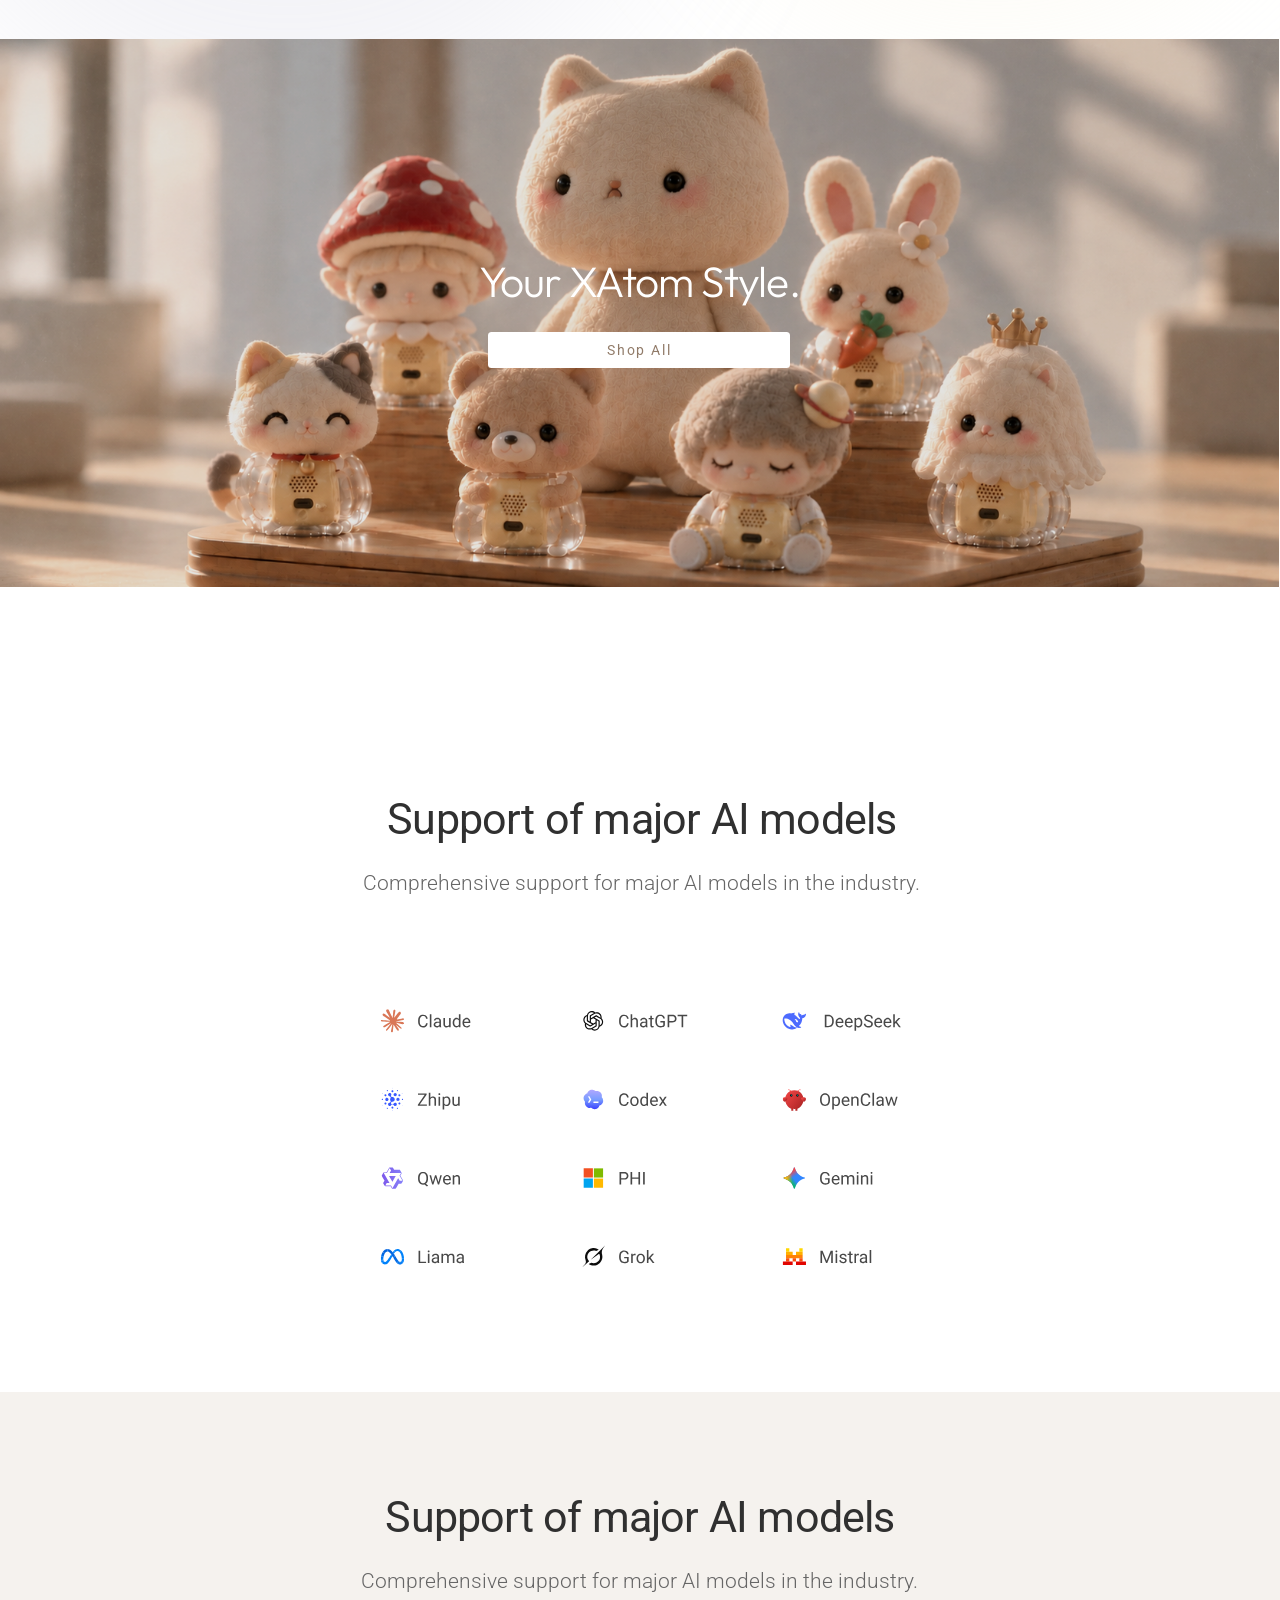
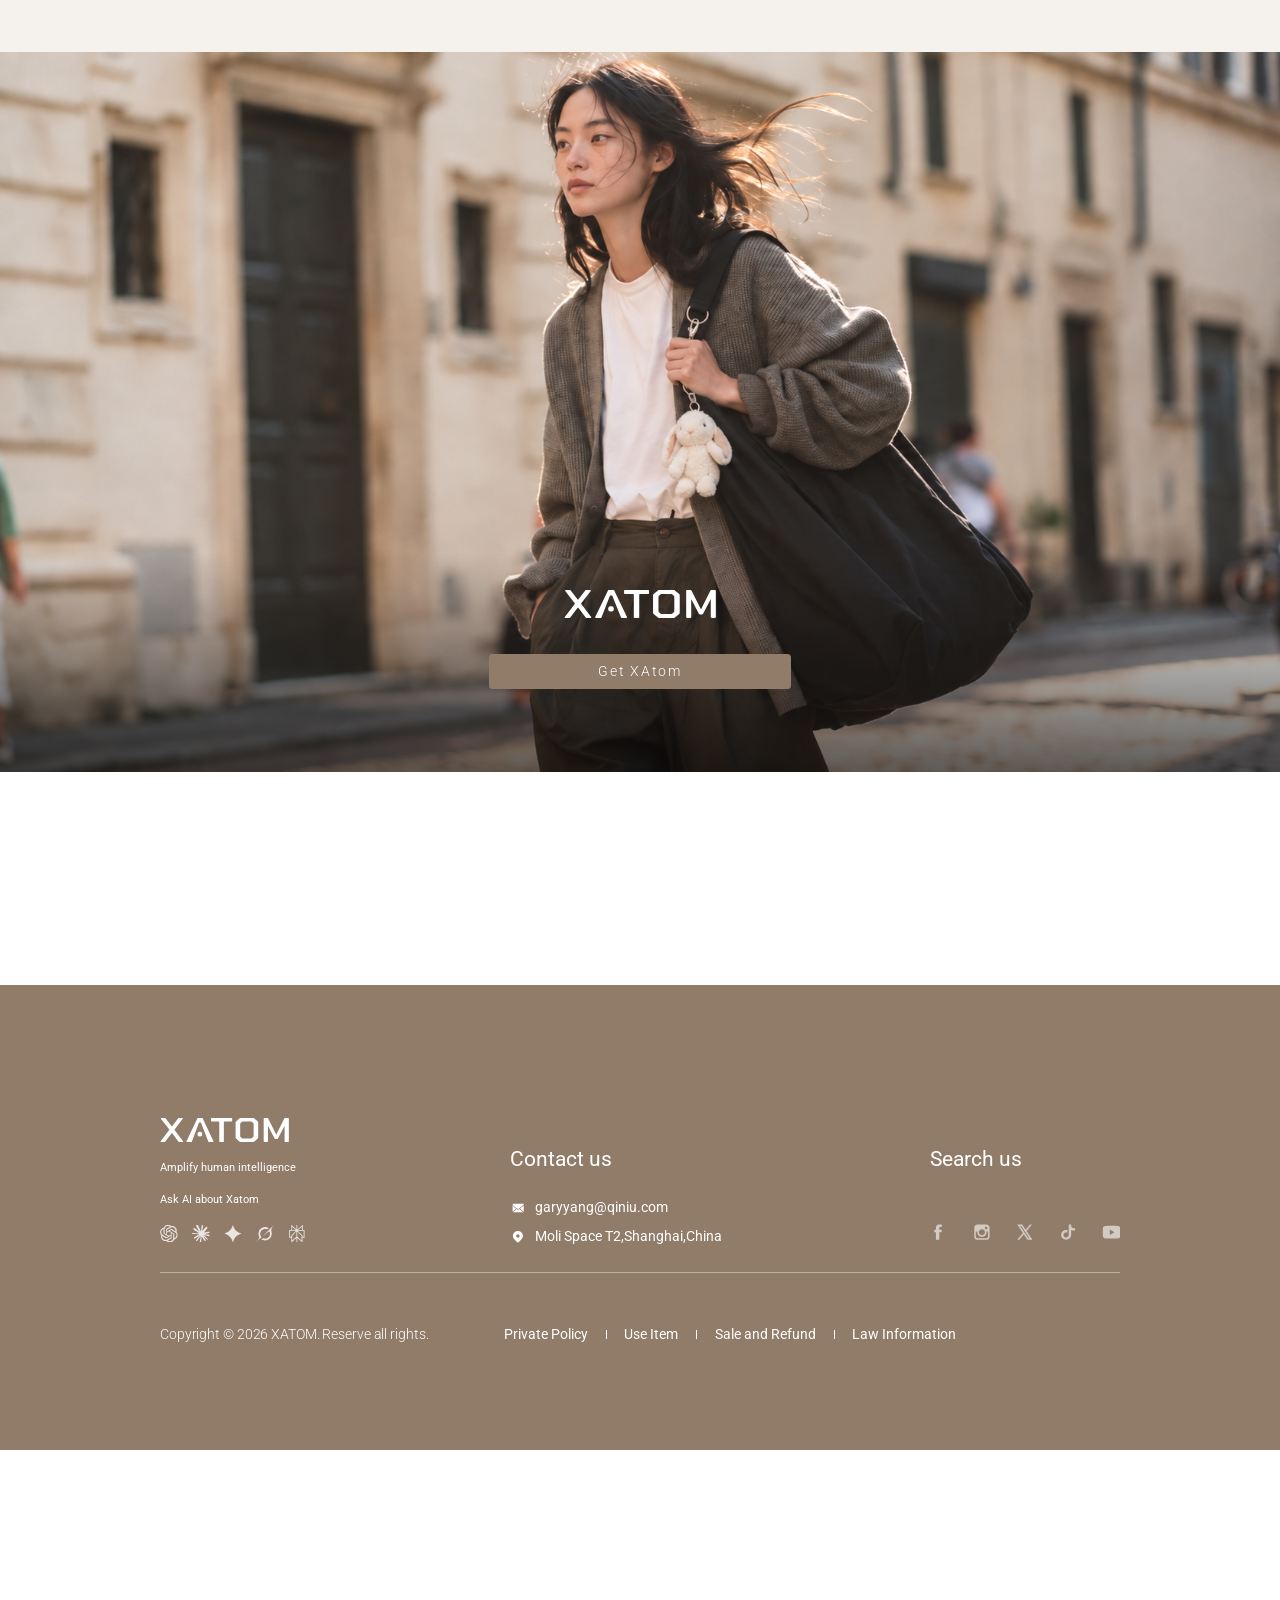
==== commit 81e78a89: "Update international pages, bilingual navigation, and media" ====
--- a/index.html
+++ b/index.html
@@ -13,9 +13,9 @@
     })();
   </script>
   <title>XATOM</title>
-  <link rel="stylesheet" href="styles.css?v=figma-card-unified-border-2" />
-  <link rel="stylesheet" href="footer.css?v=mobile-svg-3" />
-  <link rel="stylesheet" href="mobile.css?v=29-caption-gradient" />
+  <link rel="stylesheet" href="styles.css?v=card-alignment-4" />
+  <link rel="stylesheet" href="footer.css?v=live-language-3" />
+  <link rel="stylesheet" href="mobile.css?v=live-language-3" />
   <link rel="stylesheet" href="scroll-motion.css?v=2" />
   <style>
     html[data-mobile-preview]{min-width:0;background:#171717}
@@ -29,6 +29,8 @@
       box-shadow:0 20px 60px rgba(0,0,0,.45);
     }
   </style>
+  <link rel="stylesheet" href="language-picker.css?v=figma-menu-3" />
+  <link rel="stylesheet" href="hero-layout.css?v=figma-alignment-1" />
 </head>
 <body class="home-page">
   <header class="nav">
@@ -47,11 +49,12 @@
             <a class="mobile-nav-utility mobile-nav-account has-chevron" href="#login"><svg viewBox="0 0 18 17" aria-hidden="true"><path d="M9 9C11.209 9 13 7.2091 13 5C13 2.7909 11.209 1 9 1C6.791 1 5 2.7909 5 5C5 7.2091 6.791 9 9 9Z"></path><path d="M1 17C1 15.9391 1.421 14.9217 2.172 14.1716C2.922 13.4214 3.939 13 5 13H13C14.061 13 15.078 13.4214 15.828 14.1716C16.579 14.9217 17 15.9391 17 17"></path></svg><span>Account</span></a>
             <a class="mobile-nav-utility" href="#search"><svg viewBox="0 0 18 18" aria-hidden="true"><path d="M12.336 12.336C14.97 9.701 15.018 5.477 12.442 2.901C9.866 0.325 5.642 0.373 3.007 3.007C0.373 5.642 0.325 9.866 2.901 12.442C5.477 15.018 9.701 14.97 12.336 12.336ZM12.336 12.336L17 17"></path></svg><span>Search</span></a>
             <a class="mobile-nav-utility" href="#cart"><svg viewBox="0 0 20 18" aria-hidden="true"><path d="M3 1H17L18 17H2L3 1Z"></path><path d="M7 4C7 4.7956 7.316 5.5587 7.879 6.1213C8.441 6.6839 9.204 7 10 7C10.796 7 11.559 6.6839 12.121 6.1213C12.684 5.5587 13 4.7956 13 4"></path></svg><span>Cart</span></a>
+            <div class="mobile-nav-utility site-mobile-language language-picker" data-language-picker><button class="language-trigger" type="button" data-language-trigger aria-label="Select language" aria-haspopup="menu" aria-expanded="false"><span class="locale-label">Language: English</span><svg class="language-picker-chevron" viewBox="0 0 9 6" aria-hidden="true"><path d="M.75.75 4.5 4.5 8.25.75" /></svg></button><div class="language-menu" role="menu" aria-label="Language" hidden><button type="button" role="menuitemradio" data-language-choice="en" aria-checked="true" lang="en">English</button><button type="button" role="menuitemradio" data-language-choice="zh-CN" aria-checked="false" lang="en">Chinese</button></div></div>
           </nav>
         </div>
       </div>
     <nav class="nav-tools">
-      <button class="locale locale-english"><span class="locale-label">English</span><svg class="locale-chevron" viewBox="0 0 9 6" aria-hidden="true"><path d="M0.75 0.75L4.5 4.5L8.25 0.75"></path></svg></button>
+      <div class="locale locale-english language-picker" data-language-picker><button class="language-trigger" type="button" data-language-trigger aria-label="Select language" aria-haspopup="menu" aria-expanded="false"><span class="locale-label">English</span><svg class="language-picker-chevron" viewBox="0 0 9 6" aria-hidden="true"><path d="M.75.75 4.5 4.5 8.25.75" /></svg></button><div class="language-menu" role="menu" aria-label="Language" hidden><button type="button" role="menuitemradio" data-language-choice="en" aria-checked="true" lang="en">English</button><button type="button" role="menuitemradio" data-language-choice="zh-CN" aria-checked="false" lang="en">Chinese</button></div></div>
       <button class="locale locale-british"><span class="locale-label">British</span><svg class="locale-chevron" viewBox="0 0 9 6" aria-hidden="true"><path d="M0.75 0.75L4.5 4.5L8.25 0.75"></path></svg></button>
       <a class="nav-icon search" href="#search" aria-label="Search"><svg viewBox="0 0 18 18" aria-hidden="true"><path d="M12.336 12.336C14.97 9.701 15.018 5.477 12.442 2.901C9.866 0.325 5.642 0.373 3.007 3.007C0.373 5.642 0.325 9.866 2.901 12.442C5.477 15.018 9.701 14.97 12.336 12.336ZM12.336 12.336L17 17"></path></svg></a>
       <a class="nav-icon login" href="#login" aria-label="Login"><svg viewBox="0 0 18 17" aria-hidden="true"><path d="M9 9C11.209 9 13 7.2091 13 5C13 2.7909 11.209 1 9 1C6.791 1 5 2.7909 5 5C5 7.2091 6.791 9 9 9Z"></path><path d="M1 17C1 15.9391 1.421 14.9217 2.172 14.1716C2.922 13.4214 3.939 13 5 13H13C14.061 13 15.078 13.4214 15.828 14.1716C16.579 14.9217 17 15.9391 17 17"></path></svg></a>
@@ -61,11 +64,21 @@
 
   <main id="home">
     <section class="hero frame" aria-label="XATOM highlights">
-      <article class="hero-slide hero-slide-1 is-active" aria-hidden="false"><picture class="hero-responsive-picture"><source media="(max-width:767px)" srcset="assets/hero/mobile-1.png" /><img src="assets/hero/1.png" alt="Five XATOM devices in different colors" fetchpriority="high" /></picture><div class="hero-mobile-copy"><img src="assets/xatom-logo.svg" alt="XATOM" /></div></article>
-      <article class="hero-slide hero-slide-2" aria-hidden="true"><picture class="hero-responsive-picture"><source media="(max-width:767px)" srcset="assets/hero/mobile-2.png" /><img src="assets/hero/2.png" alt="XATOM devices demonstrating multiple everyday roles" /></picture><div class="hero-mobile-copy"><img src="assets/xatom-logo.svg" alt="XATOM" /><p>Mini · Versatile · Smart</p></div></article>
-      <article class="hero-slide hero-slide-3" aria-hidden="true"><picture class="hero-responsive-picture"><source media="(max-width:767px)" srcset="assets/hero/mobile-3.png" /><img src="assets/hero/3.png" alt="XATOM integrated into a bedside lamp for day and night" /></picture><div class="hero-mobile-copy"><img src="assets/xatom-logo.svg" alt="XATOM" /><p>Versatile Settings · Natural · Distinctive Style</p></div><img class="hero-mobile-clock" src="assets/hero/mobile-7.svg" alt="24 hours" /></article>
-      <article class="hero-slide hero-slide-4" aria-hidden="true"><picture class="hero-responsive-picture"><source media="(max-width:767px)" srcset="assets/hero/mobile-4.png" /><img src="assets/hero/4.png" alt="Personalized XATOM casings and modular combinations" /></picture><div class="hero-mobile-copy"><img src="assets/xatom-logo.svg" alt="XATOM" /><p>Freedom · Uniqueness · Individuality</p></div></article>
-      <article class="hero-slide hero-slide-5" aria-hidden="true"><picture class="hero-responsive-picture"><source media="(max-width:767px)" srcset="assets/hero/mobile-5.png" /><img src="assets/hero/5.png" alt="Four XATOM camera modules in different colors" /></picture><div class="hero-mobile-copy"><img src="assets/xatom-logo.svg" alt="XATOM" /></div></article>
+      <article class="hero-slide hero-slide-1 is-active" aria-hidden="false">
+        <picture class="hero-responsive-picture"><source media="(max-width:767px)" srcset="assets/hero/mobile-1.png" /><img src="assets/hero/scene-1.png" alt="Five XATOM devices in different colors" fetchpriority="high" /></picture>
+        <video class="hero-intro-video" autoplay muted playsinline preload="auto" aria-hidden="true" tabindex="-1">
+          <source src="assets/hero/home-intro.mp4" type="video/mp4" />
+        </video>
+        <div class="hero-slide-copy hero-intro-copy">
+          <img class="hero-slide-logo" src="assets/xatom-logo.svg" alt="XATOM" />
+          <p>XAtom is a physical Muse AI assistant that performs tasks on behalf of others.</p>
+        </div>
+        <div class="hero-mobile-copy"><img src="assets/xatom-logo.svg" alt="XATOM" /></div>
+      </article>
+      <article class="hero-slide hero-slide-2" aria-hidden="true"><picture class="hero-responsive-picture"><source media="(max-width:767px)" srcset="assets/hero/scene-2-neutral.png" /><img src="assets/hero/scene-2-neutral.png" alt="XATOM devices demonstrating multiple everyday roles" /></picture><div class="hero-badge-crop"><div class="hero-badge-coordinates"><span class="hero-live-badge hero-badge-meeting" style="left:12.918660%;top:40.701382%;width:3.887560%;--badge-angle:-6deg">Meeting</span><span class="hero-live-badge hero-badge-taxi" style="left:47.966507%;top:27.311371%;width:2.392344%;--badge-angle:0deg">Taxi</span><span class="hero-live-badge hero-badge-emergency" style="left:83.492823%;top:29.968119%;width:4.784689%;--badge-angle:0deg">Emergency</span><span class="hero-live-badge hero-badge-stocks" style="left:37.260766%;top:54.835282%;width:3.289474%;--badge-angle:-4deg">Stocks</span><span class="hero-live-badge hero-badge-delivery" style="left:66.866029%;top:53.347503%;width:3.887560%;--badge-angle:0deg">Delivery</span><span class="hero-live-badge hero-badge-travel" style="left:15.131579%;top:79.171095%;width:3.169856%;--badge-angle:-2deg">Travel</span><span class="hero-live-badge hero-badge-chat" style="left:51.794258%;top:81.402763%;width:2.392344%;--badge-angle:-3deg">Chat</span><span class="hero-live-badge hero-badge-care" style="left:85.645933%;top:78.639745%;width:2.392344%;--badge-angle:-3deg">Care</span></div></div><div class="hero-slide-copy"><img class="hero-slide-logo" src="assets/xatom-logo.svg" alt="XATOM" /><h2>Mini · Versatile · Smart</h2><p>A new generation of physical AI agents.</p></div><div class="hero-mobile-copy"><img src="assets/xatom-logo.svg" alt="XATOM" /><p>Mini · Versatile · Smart</p></div></article>
+      <article class="hero-slide hero-slide-3" aria-hidden="true"><picture class="hero-responsive-picture"><source media="(max-width:767px)" srcset="assets/hero/mobile-3.png" /><img src="assets/hero/scene-3.png" alt="XATOM integrated into a bedside lamp for day and night" /></picture><div class="hero-slide-copy"><img class="hero-slide-logo" src="assets/xatom-logo.svg" alt="XATOM" /><h2>Versatile Settings · Natural · Distinctive Style</h2><p>It supports intelligent interaction across multiple scenarios—whether at home, in the office, on the go, or in the car—integrating smart companionship into every aspect of your life and meeting your diverse needs anytime, anywhere.</p></div><div class="hero-mobile-copy"><img src="assets/xatom-logo.svg" alt="XATOM" /><p>Versatile Settings · Natural · Distinctive Style</p></div><img class="hero-mobile-clock" src="assets/hero/mobile-7.svg" alt="24 hours" /></article>
+      <article class="hero-slide hero-slide-4" aria-hidden="true"><picture class="hero-responsive-picture"><source media="(max-width:767px)" srcset="assets/hero/mobile-4.png" /><img src="assets/hero/scene-4.png" alt="Personalized XATOM casings and modular combinations" /></picture><div class="hero-slide-copy"><img class="hero-slide-logo" src="assets/xatom-logo.svg" alt="XATOM" /><h2>Freedom · Uniqueness · Individuality</h2><p>Offering a wide range of personalized casings and modular combinations, it supports free mixing and matching as well as creative customization, unlocking a unique modular smart experience tailored to you.</p></div><div class="hero-mobile-copy"><img src="assets/xatom-logo.svg" alt="XATOM" /><p>Freedom · Uniqueness · Individuality</p></div></article>
+      <article class="hero-slide hero-slide-5" aria-hidden="true"><picture class="hero-responsive-picture"><source media="(max-width:767px)" srcset="assets/hero/mobile-5.png" /><img src="assets/hero/scene-5.png" alt="Four XATOM camera modules in different colors" /></picture><div class="hero-slide-copy"><img class="hero-slide-logo" src="assets/xatom-logo.svg" alt="XATOM" /></div><div class="hero-mobile-copy"><img src="assets/xatom-logo.svg" alt="XATOM" /></div></article>
       <article class="hero-slide hero-slide-6" aria-hidden="true"><picture class="hero-responsive-picture"><source media="(max-width:767px)" srcset="assets/hero/mobile-6.png" /><img src="assets/hero/6-background.png" alt="Three XATOM devices balanced vertically" /></picture>
         <div class="hero-slide-copy">
           <img class="hero-slide-logo" src="assets/xatom-logo.svg" alt="XATOM" />
@@ -186,7 +199,7 @@
 
           <article class="simple-use-card" aria-live="polite" data-active-slide="1">
             <div class="simple-use-slide simple-use-slide-1 is-active" data-simple-use-slide aria-hidden="false" role="group" aria-roledescription="slide" aria-label="1 of 4">
-              <img class="simple-use-slide-art" src="assets/simple-use/figma-card-1.png" alt="Use it extremely simple with one-button controls" />
+              <img class="simple-use-slide-art" src="assets/simple-use/slide-1-clean.png" alt="Use it extremely simple with one-button controls" />
               <div class="simple-use-heading">
                 <h2 id="simple-use-title">Use it extremely Simple</h2>
                 <p>You can start using it simply by turning it on.</p>
@@ -198,7 +211,7 @@
             </div>
 
             <div class="simple-use-slide simple-use-slide-2" data-simple-use-slide aria-hidden="true" role="group" aria-roledescription="slide" aria-label="2 of 4">
-              <img class="simple-use-slide-art" src="assets/simple-use/figma-card-2.png" alt="Privacy protection using LiDAR detection" />
+              <img class="simple-use-slide-art" src="assets/simple-use/slide-2-clean.png" alt="Privacy protection using LiDAR detection" />
               <div class="simple-use-heading">
                 <h2>Privacy Protection</h2>
                 <p>Uses LiDAR instead of cameras to detect status.</p>
@@ -223,7 +236,7 @@
             </div>
 
             <div class="simple-use-slide simple-use-slide-3" data-simple-use-slide aria-hidden="true" role="group" aria-roledescription="slide" aria-label="3 of 4">
-              <img class="simple-use-slide-art" src="assets/simple-use/figma-card-3.png" alt="Personalized language packs and voices" />
+              <img class="simple-use-slide-art" src="assets/simple-use/slide-3-clean.png" alt="Personalized language packs and voices" />
               <div class="simple-use-heading">
                 <h2>Personalized language pack</h2>
                 <p>Freely choose voice packs featuring your favorite animals, celebrities, and anime characters.</p>
@@ -238,7 +251,7 @@
             </div>
 
             <div class="simple-use-slide simple-use-slide-4" data-simple-use-slide aria-hidden="true" role="group" aria-roledescription="slide" aria-label="4 of 4">
-              <img class="simple-use-slide-art" src="assets/simple-use/figma-card-4.png" alt="Powerful AI capabilities and supported models" />
+              <img class="simple-use-slide-art" src="assets/simple-use/slide-4-clean.png" alt="Powerful AI capabilities and supported models" />
               <div class="simple-use-heading">
                 <h2>Powerful AI capabilities</h2>
                 <p>Diverse large-scale AI models help address issues.</p>
@@ -344,7 +357,31 @@
             <p>Perform all operations via voice interaction.</p>
           </div>
           <div class="how-visual how-voice-visual">
-            <img src="assets/how/voice-interaction-original.png" alt="Voice interaction with XATOM" />
+            <div class="voice-wave-card" aria-hidden="true">
+              <img class="voice-microphone" src="assets/how/figma/microphone.svg" alt="" width="35" height="35" />
+              <img class="voice-waveform" src="assets/how/figma/waveform.svg" alt="" width="287.091" height="25.0361" />
+            </div>
+            <div class="voice-conversation-card">
+              <div class="voice-bubble voice-bubble-one">
+                <img src="assets/how/figma/question-one.svg" alt="" width="206.331" height="34" />
+                <p>Xatom,how do I make salad?</p>
+              </div>
+              <div class="voice-bubble voice-bubble-two">
+                <img src="assets/how/figma/question-two.svg" alt="" width="242.639" height="47" />
+                <p>Xatom,how many kings of vegetables do I need to prepare?</p>
+              </div>
+              <div class="voice-woman-crop">
+                <img src="assets/how/figma/voice-woman.png" alt="Woman speaking to XATOM" />
+              </div>
+            </div>
+            <div class="voice-answer-card">
+              <div class="voice-device">
+                <img class="voice-wordmark" src="assets/how/figma/xatom-wordmark.svg" alt="XATOM" width="63.4344" height="11.8156" />
+                <img class="voice-cube" src="assets/how/figma/xatom-cube.png" alt="" />
+              </div>
+              <img class="voice-answer-bubble" src="assets/how/figma/answer.svg" alt="" width="213.566" height="75" />
+              <p class="voice-answer-text">Make a salad you will need lettuce, tomatoes, cucmbers and dressing, let me show you the step.</p>
+            </div>
           </div>
         </article>
 
@@ -354,7 +391,7 @@
             <p>AI models understands your task.</p>
           </div>
           <div class="how-visual how-ai-visual">
-            <img class="ai-card-reference" src="assets/how/frame-831.svg" alt="OpenAI, DeepSeek, Meta, Gemini, and Claude with completed and pending AI tasks" />
+            <div class="ai-live-panel"><div class="ai-live-providers" aria-label="Supported AI models"><img src="assets/how/figma/provider-openai.svg" alt="OpenAI" width="51" height="51" /><img src="assets/how/figma/provider-deepseek.svg" alt="DeepSeek" width="51" height="51" /><span class="ai-provider-slot"><img src="assets/how/figma/provider-meta.svg" alt="Meta" width="32" height="32" /></span><span class="ai-provider-slot"><img src="assets/how/figma/provider-gemini.svg" alt="Gemini" width="32" height="32" /></span><img src="assets/how/figma/provider-claude.svg" alt="Claude" width="51" height="51" /></div><ul class="ai-live-tasks"><li><img src="assets/how/figma/task-phone.svg" alt="" /><span>make a phone call</span><img src="assets/how/figma/task-done.svg" alt="" /></li><li><img src="assets/how/figma/task-message.svg" alt="" /><span>send message you</span><img src="assets/how/figma/task-done.svg" alt="" /></li><li><img src="assets/how/figma/task-monitor.svg" alt="" /><span>monitor personal status</span><img src="assets/how/figma/task-done.svg" alt="" /></li><li><img src="assets/how/figma/task-food.svg" alt="" /><span>order MaDonald’s</span><img src="assets/how/figma/task-pending.svg" alt="" /></li><li><img src="assets/how/figma/task-car.svg" alt="" /><span>connect to your car</span><img src="assets/how/figma/task-pending.svg" alt="" /></li><li><img src="assets/how/figma/task-flight.svg" alt="" /><span>check plane tickets</span><img src="assets/how/figma/task-pending.svg" alt="" /></li></ul></div>
           </div>
         </article>
 
@@ -364,7 +401,22 @@
             <p>MCP connects online and offline channels.</p>
           </div>
           <div class="how-visual how-mcp-visual">
-            <img src="assets/how/mcp-workflow-original.png" alt="MCP ordering workflow with XATOM" />
+            <div class="mcp-workflow-card">
+              <div class="mcp-workflow-crop">
+                <div class="mcp-live-canvas">
+                  <img src="assets/how/figma/mcp-ordering-neutral.png" alt="" />
+                  <p class="mcp-order-command">XATOM, help me order Doco.</p>
+                  <strong class="mcp-order-title">Recognized Order Request</strong>
+                  <div class="mcp-order-receipt"><span>Restaurant: Doco</span><span>Items: Burger + Fries + Cola</span><span>Quantity: 1 set</span></div>
+                  <div class="mcp-order-service"><strong>MCP</strong><span>External Service Connection</span></div>
+                  <div class="mcp-order-items"><span>Burger ×1</span><span>Fries ×1</span><span>Cola ×1</span></div>
+                  <strong class="mcp-order-total">Total $12</strong>
+                  <span class="mcp-order-confirm">Confirm Order</span>
+                  <p class="mcp-order-submitted">Order submitted. The restaurant is now processing it.</p>
+                  <p class="mcp-order-delivery">Doco—your order has been placed. Estimated arrival: 25 minutes.</p>
+                </div>
+              </div>
+            </div>
           </div>
         </article>
       </div>
@@ -471,7 +523,6 @@
   </main>
 
   <footer class="site-footer home-site-footer" id="site-footer">
-      <img class="mobile-footer-art" src="assets/footer-mobile-v3.svg" width="375" height="367" alt="XATOM — Amplify human intelligence. Contact: garyyang@qiniu.com. Moli Space T2, Shanghai, China. Copyright 2026 XATOM." />
     <div class="site-footer-inner">
       <div class="site-footer-top">
         <div class="site-footer-brand">
@@ -513,7 +564,8 @@
       </div>
     </div>
   </footer>
-  <script src="script.js?v=simple-use-controls-1" defer></script>
+  <script src="script.js?v=figma-alignment-1" defer></script>
+  <script src="site-language.js?v=navbar-language-4" defer></script>
   <script src="scroll-motion.js?v=3" defer></script>
 </body>
 </html>
--- a/styles.css
+++ b/styles.css
@@ -155,6 +155,7 @@
 .nav-tools .locale-english{
   width:68.4px;
   height:25px;
+  cursor:pointer;
 }
 .nav-tools .locale-english .locale-label{
   width:49.4px;
@@ -1294,30 +1295,35 @@
   text-align:center;
   white-space:nowrap;
 }
-.simple-use-voice-label{font-size:8px}
-.simple-use-voice-pop{left:119px;top:395px;width:102px}
-.simple-use-voice-fashion{left:190px;top:437px;width:117px}
-.simple-use-voice-cheerful{left:279px;top:463px;width:145px}
-.simple-use-voice-gentle{left:398px;top:469px;width:132px;font-size:10px}
-.simple-use-voice-warm{left:520px;top:461px;width:125px}
-.simple-use-voice-playful{left:615px;top:435px;width:105px}
-.simple-use-voice-fairy{left:690px;top:394px;width:102px}
+.simple-use-voice-label{font-size:7px;line-height:9px;height:11px;transform:translateX(-50%)}
+/* Text anchors follow the centers of the bubbles in the text-free artwork. */
+.simple-use-slide-3 .simple-use-heading{left:133.53px;top:66.52px}
+.simple-use-slide-4 .simple-use-heading{left:133.65px;top:71.57px}
+.simple-use-voice-pop{left:170.5px;top:389.5px;width:100px}
+.simple-use-voice-fashion{left:239.5px;top:435.5px;width:100px}
+.simple-use-voice-cheerful{left:327.5px;top:458px;width:100px}
+.simple-use-voice-gentle{left:440px;top:463.5px;width:100px;font-size:9px;line-height:11px}
+.simple-use-voice-warm{left:552.5px;top:460px;width:100px}
+.simple-use-voice-playful{left:640.5px;top:435.5px;width:100px}
+.simple-use-voice-fairy{left:711.5px;top:389.5px;width:100px}
 
 .simple-use-model-label{
+  transform:translateX(-50%);
+  height:12px;
   width:84px;
   color:#111;
   font-size:10px;
   line-height:12px;
 }
-.simple-use-model-claude{left:219px;top:325px}
-.simple-use-model-palm{left:294px;top:262px}
-.simple-use-model-chatgpt{left:409px;top:235px}
-.simple-use-model-gemini{left:522px;top:262px}
-.simple-use-model-deepseek{left:637px;top:326px}
-.simple-use-model-llama{left:221px;top:420px}
-.simple-use-model-mistral{left:327px;top:490px}
-.simple-use-model-phi{left:529px;top:490px}
-.simple-use-model-grok{left:635px;top:421px}
+.simple-use-model-claude{left:260.5px;top:326.5px}
+.simple-use-model-palm{left:336.1px;top:261.6px}
+.simple-use-model-chatgpt{left:449.2px;top:235px}
+.simple-use-model-gemini{left:561.4px;top:261.6px}
+.simple-use-model-deepseek{left:638.4px;top:326.5px}
+.simple-use-model-llama{left:268.4px;top:415.5px}
+.simple-use-model-mistral{left:364.5px;top:479.1px}
+.simple-use-model-phi{left:533.5px;top:481px}
+.simple-use-model-grok{left:628.1px;top:416px}
 
 .simple-use-features{
   position:relative;
@@ -1739,6 +1745,49 @@
   width:422px;
   background:#e9e0d3;
 }
+/* Figma 2071:1768 and 2068:1313: retain each source asset and its crop. */
+.how-voice-visual,.how-mcp-visual{container-type:inline-size}
+.voice-wave-card,.voice-conversation-card,.voice-answer-card{
+  position:absolute;
+  left:7.211538%;
+  width:85.576923%;
+  overflow:hidden;
+  border-radius:2.884615cqw;
+  background:#fff;
+}
+.voice-wave-card{top:10.768539%;width:84.855769%;height:13.258427%}
+.voice-microphone{position:absolute;left:1.133144%;top:20.338983%;width:9.915014%;height:auto}
+.voice-waveform{position:absolute;left:15.143342%;top:28.782966%;width:81.328895%;height:auto}
+.voice-conversation-card{top:27.847191%;height:35.730337%}
+.voice-bubble{position:absolute}
+.voice-bubble>img{display:block;height:auto}
+.voice-bubble-one{left:10.11236%;top:22.012579%;width:58.988764%;height:21.383648%}
+.voice-bubble-one>img{width:98.252857%}
+.voice-bubble-two{left:7.022472%;top:57.232704%;width:69.382022%;height:29.559748%}
+.voice-bubble-two>img{width:98.234413%}
+.voice-bubble p,.voice-answer-text{
+  position:absolute;
+  margin:0;
+  color:#484848;
+  font-family:Roboto,Arial,Helvetica,sans-serif;
+  font-size:2.884615cqw;
+  font-weight:400;
+  line-height:normal;
+  transform:translateY(-50%);
+}
+.voice-bubble-one p{left:6.666667%;top:47.058824%;white-space:nowrap}
+.voice-bubble-two p{left:4.453441%;top:51.06383%;width:85.82996%}
+.voice-woman-crop{position:absolute;left:70.56%;right:.18%;top:-9.433962%;aspect-ratio:146 / 270;overflow:hidden}
+.voice-woman-crop>img{position:absolute;left:-124.73%;top:-16.16%;width:224.8%;height:151.89%;max-width:none}
+.voice-answer-card{top:67.397753%;height:27.41573%}
+.voice-device{position:absolute;left:10.674157%;top:18.693643%;width:18.258427%;display:flex;flex-direction:column;align-items:flex-end}
+.voice-wordmark{display:block;width:97.591385%;height:auto}
+.voice-cube{display:block;width:100%;height:auto;aspect-ratio:1221 / 1289;object-fit:cover}
+.voice-answer-bubble{position:absolute;left:35.23427%;top:18.852459%;width:59.990449%;height:auto;transform:scaleX(-1)}
+.voice-answer-text{left:41.151685%;top:50%;width:52.247191%}
+.mcp-workflow-card{position:absolute;left:9.241706%;top:7.577528%;width:81.516588%;height:95.05618%;border-radius:4.739336cqw;overflow:hidden;background:#fff9f0}
+.mcp-workflow-crop{position:absolute;left:4.651163%;top:4.491726%;width:90.660465%;height:91.016548%;overflow:hidden}
+.mcp-workflow-crop>img{position:absolute;left:0;top:-6.7%;width:100.16%;height:108.18%;max-width:none}
 .voice-message,
 .workflow-message,
 .workflow-mini{
@@ -2507,11 +2556,11 @@
 
 /* The supplied PNGs are full-frame exports. They remain the visible source;
    the image nodes retain the exact Figma image-layer geometry for inspection. */
-.hero-slide-1{background:#f9ecdf url("assets/hero/1.png") 0 0/1440px 813px no-repeat}
-.hero-slide-2{background:#f8e7d9 url("assets/hero/2.png") 0 0/1440px 813px no-repeat}
-.hero-slide-3{background:#fff url("assets/hero/3.png") 0 0/1440px 798px no-repeat}
-.hero-slide-4{background:#fff url("assets/hero/4.png") 0 0/1440px 798px no-repeat}
-.hero-slide-5{background:#fff url("assets/hero/5.png") 0 0/1440px 783px no-repeat}
+.hero-slide-1{background:#eee5dd}
+.hero-slide-2{background:#f8e7d9}
+.hero-slide-3{background:#b0b1b1}
+.hero-slide-4{background:#838383}
+.hero-slide-5{background:#e8e8e8}
 .hero-slide-6{background:#fff url("assets/hero/6-background.png") 0 0/1440px 813px no-repeat}
 .hero-slide>img:first-child{
   position:absolute;
@@ -3189,9 +3238,6 @@
   box-shadow:inset 0 0 0 2px #fff;
   pointer-events:none;
 }
-.simple-use-slide>:not(.simple-use-slide-art){
-  display:none;
-}
 .simple-use-slide-art{
   inset:-1px;
   width:calc(100% + 2px);
@@ -3199,13 +3245,6 @@
   max-width:none;
   object-fit:fill;
 }
-.simple-use-slide-2 .simple-use-slide-art{
-  left:-14.25px;
-  top:-14.14px;
-  width:927.5px;
-  height:579px;
-}
-
 /* Six-frame homepage banner and the exact uploaded Frame 976 control. */
 .hero{
   height:889px;
@@ -3574,3 +3613,52 @@
   height:auto;
   object-fit:contain;
 }
+
+/* The original responsive cover stays beneath the one-shot introduction. */
+.hero-intro-video{
+  position:absolute;
+  z-index:1;
+  inset:0;
+  display:block;
+  width:100%;
+  height:100%;
+  object-fit:cover;
+  opacity:0;
+  pointer-events:none;
+  transition:opacity .2s ease;
+}
+.hero-intro-copy{opacity:1;pointer-events:none;transition:opacity .2s ease}
+.is-intro-playing .hero-intro-video,.is-intro-playing .hero-intro-copy{opacity:1}
+.is-intro-playing .hero-intro-video{transition:none}
+.is-intro-playing .hero-intro-copy>.hero-slide-logo{opacity:var(--intro-logo-opacity,0)}
+.is-intro-playing .hero-intro-copy>p{opacity:var(--intro-text-opacity,0)}
+@media(prefers-reduced-motion:reduce){
+  .hero-intro-video,.hero-intro-copy{transition:none}
+}
+
+/* Language-neutral artwork: the same text nodes serve both languages. */
+.how-ai-visual{container-type:inline-size}
+.ai-live-panel{position:absolute;left:7.464455%;top:8.746067%;width:85.07109%;height:96.853933%;padding:5.687204cqw 4.739336cqw 8.530806cqw;display:flex;flex-direction:column;gap:2.843602cqw;background:#eeebff;border-radius:4.739336cqw 4.739336cqw 0 0}
+.ai-live-providers{display:flex;align-items:flex-start;gap:2.843602cqw;width:100%;height:12.085308cqw;flex:none}
+.ai-live-providers>img,.ai-provider-slot{display:block;position:relative;flex:0 0 12.085308cqw;width:12.085308cqw;height:12.085308cqw}
+.ai-provider-slot>img{position:absolute;left:2.132701cqw;top:2.369668cqw;width:7.582938cqw;height:7.582938cqw}
+.ai-live-tasks{display:flex;flex-direction:column;gap:2.843602cqw;list-style:none;padding:0;margin:0;width:100%}
+.ai-live-tasks li{height:9.478673cqw;flex:none;padding:2.843602cqw;display:flex;align-items:center;gap:2.843602cqw;border-radius:3.791469cqw;background:#fff;color:#484848;font:400 3.317536cqw/1.2 Roboto,Arial,sans-serif}
+.ai-live-tasks li:first-child{height:11.374408cqw}
+.ai-live-tasks li>img{width:3.791469cqw;height:3.791469cqw;flex:none}
+.ai-live-tasks li>span{flex:1;min-width:0}
+/* Diagram illustrations are text-free; labels occupy their original positions. */
+.mcp-live-canvas{position:absolute;left:0;top:-6.7%;width:100.16%;height:108.18%;container-type:inline-size;color:#253047;font-family:Roboto,Arial,sans-serif}
+.mcp-live-canvas>img{display:block;position:absolute;inset:0;width:100%;height:100%}
+.mcp-live-canvas p{margin:0}
+.mcp-live-canvas>:not(img){position:absolute;font-weight:400;line-height:1.18}
+.mcp-order-command{left:24.5%;top:8.84%;width:22.2%;font-size:2.946593cqw}
+.mcp-order-title{left:68.5%;top:14.1%;width:26.5%;font-size:2.209945cqw;white-space:nowrap}
+.mcp-order-receipt{left:63.1%;top:18.2%;width:32%;display:flex;flex-direction:column;font-size:2.578269cqw;gap:.2cqw}
+.mcp-order-service{left:41%;top:43%;width:18.5%;display:flex;flex-direction:column;align-items:center;text-align:center;font-size:2.393959cqw}
+.mcp-order-service strong{font-size:2.946593cqw}
+.mcp-order-items{left:22.2%;top:62.3%;width:11%;display:flex;flex-direction:column;font-size:2.117864cqw;gap:2.6cqw;white-space:nowrap}
+.mcp-order-total{left:16.1%;top:73.8%;width:17%;font-size:2.209945cqw;white-space:nowrap}
+.mcp-order-confirm{left:17%;top:78.2%;width:16.7%;font-size:2.117864cqw;text-align:center;white-space:nowrap}
+.mcp-order-submitted{left:54%;top:58.5%;width:21.7%;font-size:2.117864cqw}
+.mcp-order-delivery{left:59.9%;top:87.3%;width:26.2%;font-size:2.117864cqw}
--- a/footer.css
+++ b/footer.css
@@ -187,25 +187,20 @@
  body.product-body .site-footer-contact a,body.product-body .site-footer-contact p{height:auto;font-size:14px;font-weight:300;line-height:18px}
 }
 
-/* Uploaded footer artwork shared by all mobile pages. */
-.mobile-footer-art{display:none}
+/* A single responsive HTML footer keeps both languages editable. */
 @media(max-width:767px){
- body .site-footer#site-footer{
-   position:relative!important;left:0!important;bottom:auto!important;
-   width:100%!important;max-width:100%!important;height:auto!important;
-   min-height:0!important;padding:0!important;display:block!important;
-   overflow:hidden;zoom:1!important;
- }
- body .site-footer#site-footer>.site-footer-inner{display:none!important}
- body .site-footer#site-footer>.mobile-footer-art{
-   display:block!important;width:100%!important;max-width:100%!important;
-   height:auto!important;margin:0;aspect-ratio:375 / 367;
- }
-}
-
-/* The product page can switch languages; show its live HTML footer in Chinese. */
-@media(max-width:767px){
- html[lang="zh-CN"] body.product-body .site-footer#site-footer{padding:48px 24px!important}
- html[lang="zh-CN"] body.product-body .site-footer#site-footer>.site-footer-inner{display:flex!important}
- html[lang="zh-CN"] body.product-body .site-footer#site-footer>.mobile-footer-art{display:none!important}
-}
+ body .site-footer#site-footer{position:relative!important;left:0!important;bottom:auto!important;width:100%!important;max-width:100%!important;height:auto!important;min-height:0!important;padding:48px 24px!important;display:block!important;overflow:hidden;zoom:1!important}
+ body .site-footer#site-footer .site-footer-inner{display:flex!important;width:100%;height:auto;gap:28px}
+ body .site-footer#site-footer .site-footer-top{display:flex;width:100%;height:auto;padding:0 0 24px;flex-direction:column;align-items:flex-start;gap:28px}
+ body .site-footer#site-footer .site-footer-brand{width:100%;height:auto;gap:16px}
+ body .site-footer#site-footer .site-footer-logo{width:120px;height:auto}
+ body .site-footer#site-footer .site-footer-brand p{height:auto;font-size:12px;line-height:16px}
+ body .site-footer#site-footer .site-footer-column{width:100%;height:auto;gap:12px}
+ body .site-footer#site-footer .site-footer-column h2{height:auto;margin:0 0 4px;font-size:20px;line-height:24px}
+ body .site-footer#site-footer .site-footer-contact a,body .site-footer#site-footer .site-footer-contact p{height:auto;font-size:14px;line-height:20px;white-space:normal}
+ body .site-footer#site-footer .site-footer-bottom{width:100%;height:auto;flex-direction:column;align-items:flex-start;gap:20px}
+ body .site-footer#site-footer .site-footer-bottom>p{width:100%;height:auto;font-size:12px;line-height:18px;white-space:normal}
+ body .site-footer#site-footer .site-footer-legal{width:100%;height:auto;display:flex;flex-direction:row;flex-wrap:wrap;align-items:center;gap:10px 14px}
+ body .site-footer#site-footer .site-footer-legal a{height:auto;font-size:12px;line-height:18px}
+ body .site-footer#site-footer .site-footer-legal i{display:none}
+}
--- a/mobile.css
+++ b/mobile.css
@@ -53,6 +53,7 @@
   .mobile-nav-utility{position:relative;width:100%;height:50px;min-height:50px;display:flex;align-items:center;gap:12px;color:#0b0b0b;text-decoration:none;font-size:18px;font-weight:400;line-height:1.2}
   .mobile-nav-utility svg{display:block;width:20px;height:20px;flex:0 0 20px;fill:none;stroke:#0b0b0b;stroke-width:1.1;stroke-linecap:round;stroke-linejoin:round}
   .mobile-nav-utility.has-chevron::after{margin-left:auto}
+  .site-mobile-language{padding:0;border:0;background:none;text-align:left;cursor:pointer;font-family:inherit}
   body.home-page .nav.is-menu-open{--mobile-header-height:56px;position:fixed;inset:0;width:100vw;max-width:none;height:100dvh;min-height:100dvh;padding:0 14px;z-index:1000;overflow:hidden}
   body.home-page .nav.is-menu-open::before{display:none}
   body.home-page .nav.is-menu-open .header-main-links{height:56px}
@@ -102,6 +103,7 @@
   .how-step-copy{width:100%;height:auto;gap:12px}
   .how-step-copy h3,.how-step-copy p{width:100%;height:auto}
   .how-visual{width:100%;height:auto;aspect-ratio:416 / 445}
+  .how-mcp-visual{aspect-ratio:422 / 445}
   .how-visual>img{width:100%;height:100%;object-fit:contain}
   body.home-page .how-ai-visual>.ai-card-reference{left:50%;top:8.5%;width:85%;height:auto;transform:translateX(-50%);object-fit:contain}
   .shell-showcase-header{position:relative;left:0;top:0;width:100%;height:auto;flex-wrap:wrap;gap:20px}
@@ -614,6 +616,8 @@
 
 .hero-mobile-copy,.hero-mobile-clock{display:none}
 @media(max-width:767px){
+ body.home-page .hero-slide-1 .hero-intro-copy{display:none}
+ body.home-page .hero-slide-1.is-intro-playing .hero-mobile-copy{opacity:var(--intro-logo-opacity,0)}
  body.home-page .hero .hero-slide{background-image:none;overflow:hidden}
  body.home-page .hero-responsive-picture{display:block;width:100%;height:100%;position:absolute;inset:0}
  body.home-page .hero-responsive-picture>img{position:absolute;display:block;max-width:none;object-fit:cover}
@@ -671,3 +675,31 @@
  body.home-page .capture-gradient{display:block;inset:72% 0 0;background:linear-gradient(to bottom,rgba(0,0,0,0),rgba(0,0,0,.68));opacity:1;z-index:1;pointer-events:none}
  body.home-page .capture-mobile-caption{z-index:2;text-shadow:0 1px 3px rgba(0,0,0,.35)}
 }
+
+/* Banner copy is live HTML in English and Chinese, above text-free photos. */
+@media(min-width:768px){
+ body.home-page .hero .hero-slide-1 .hero-responsive-picture>img{left:-274px;top:-105px;width:2008.125px;height:918px;object-fit:cover}
+ body.home-page .hero .hero-slide-2 .hero-responsive-picture>img{left:-5px;top:16px;width:1440.357px;height:699.577px;object-fit:cover}
+ body.home-page .hero .hero-slide-3 .hero-responsive-picture>img{left:0;top:-6.215px;width:1440px;height:810.43px;object-fit:cover}
+ body.home-page .hero .hero-slide-4 .hero-responsive-picture>img{left:-12px;top:-13.238px;width:1464.957px;height:824.476px;object-fit:cover}
+ body.home-page .hero .hero-slide-5 .hero-responsive-picture>img{left:-209px;top:-24px;width:1741px;height:807.174px;object-fit:cover}
+ body.home-page .hero .hero-slide-copy{display:flex;z-index:3}
+ body.home-page .hero .hero-slide::after{display:block;z-index:2;pointer-events:none}
+ body.home-page .hero .hero-slide-3 .hero-mobile-clock{display:block;position:absolute;left:687px;top:348px;width:66px;height:66px;z-index:3}
+}
+@media(max-width:767px){
+ body.home-page .hero .hero-slide>.hero-slide-copy{display:none}
+}
+
+.hero-badge-crop{position:absolute;z-index:1;overflow:hidden;pointer-events:none}
+.hero-badge-coordinates{position:absolute;left:0;top:50%;width:100%;aspect-ratio:1672 / 941;transform:translateY(-50%);container-type:inline-size}
+.hero-live-badge{position:absolute;display:block;color:#fff;font-family:Roboto,Arial,sans-serif;font-size:.94cqw;font-weight:600;line-height:1.2;white-space:nowrap;text-align:center;transform:rotate(var(--badge-angle));transform-origin:left center}
+@media(min-width:768px){
+ body.home-page .hero .hero-slide-2 .hero-responsive-picture>img{object-position:center}
+ .hero-slide-2 .hero-badge-crop{left:-5px;top:16px;width:1440.357px;height:699.577px}
+ body.home-page .hero .hero-slide-1::after,body.home-page .hero .hero-slide-2::after,body.home-page .hero .hero-slide-3::after{background:linear-gradient(180deg,transparent,rgba(30,25,20,.52));mix-blend-mode:normal}
+}
+@media(max-width:767px){
+ body.home-page .hero-slide-2 .hero-responsive-picture>img{object-position:center}
+ .hero-slide-2 .hero-badge-crop{left:-.347%;top:1.97%;width:100.025%;height:86.05%}
+}
--- a/language-picker.css
+++ b/language-picker.css
@@ -0,0 +1,21 @@
+/* Figma 2716:2717 — current-language trigger with a separate 80 × 74 menu. */
+.language-picker{position:relative;display:inline-flex;align-items:center;flex:none;overflow:visible;color:#787878;font-family:Roboto,Arial,Helvetica,sans-serif;font-size:15px;font-weight:400;line-height:25.71px}
+.language-picker .language-trigger{position:relative;display:flex;align-items:center;justify-content:space-between;gap:10px;box-sizing:border-box;width:100%;height:100%;margin:0;padding:0;border:0;border-radius:0;background:transparent;color:inherit;font:inherit;white-space:nowrap;cursor:pointer}
+.language-picker .language-trigger:focus-visible{outline:2px solid #917b69;outline-offset:4px;border-radius:2px}
+.language-picker .language-trigger .language-picker-chevron{position:static;display:block;flex:0 0 9px;width:9px;height:6px;margin:0;pointer-events:none;fill:none;stroke:currentColor;stroke-width:1;stroke-linecap:round;stroke-linejoin:round}
+.language-picker .language-menu{position:absolute;z-index:100;left:-12.6px;top:calc(100% + 5px);display:flex;flex-direction:column;align-items:center;justify-content:center;gap:4px;box-sizing:border-box;width:80px;height:74px;padding:4px 12px;border:1px solid #c9c9c9;border-radius:4px;background:#fff;box-shadow:none}
+.language-picker .language-menu[hidden]{display:none!important}
+.language-picker .language-menu button{display:flex;align-items:center;justify-content:center;box-sizing:border-box;flex:none;width:54px;height:26px;min-height:0;margin:0;padding:4px 0;border:0;border-radius:0;background:transparent;color:#aeaeae;font-family:Roboto,Arial,Helvetica,sans-serif;font-size:15px;font-weight:400;line-height:18px;white-space:nowrap;cursor:pointer}
+.language-picker .language-menu button:first-child{height:34px;line-height:25.71px}
+.language-picker .language-menu button[aria-checked="true"]{color:#787878}
+.language-picker .language-menu button:hover,.language-picker .language-menu button:focus-visible{color:#484848}
+.language-picker .language-menu button:focus-visible{outline:1px solid #917b69;outline-offset:0;border-radius:2px}
+.nav-tools .language-picker{padding:4px 0}
+.nav-tools .language-picker .language-menu{top:calc(100% + 9px)}
+.about-tools .language-picker,.product-tools .language-picker{width:68.4px;height:34px;padding:4px 0}
+@media(max-width:767px){
+ .mobile-nav-utilities .language-picker,.mobile-site-utilities .language-picker{display:flex;width:100%;padding:0;color:#0b0b0b;font-size:18px;line-height:24px}
+ .mobile-nav-utilities .language-picker .language-trigger,.mobile-site-utilities .language-picker .language-trigger{height:50px;font-size:18px}
+ .mobile-nav-utilities .language-picker .locale-label,.mobile-site-utilities .language-picker .locale-label{width:auto;height:auto}
+ .mobile-nav-utilities .language-picker .language-menu,.mobile-site-utilities .language-picker .language-menu{left:auto;right:0;top:100%}
+}
--- a/hero-layout.css
+++ b/hero-layout.css
@@ -0,0 +1,23 @@
+/* Figma banner frames 2505:909 / 932 / 922 / 946 / 955 / 960.
+   Media, masks and text keep the same coordinates in both languages. */
+@media(min-width:768px){
+ body.home-page .hero .hero-slide{isolation:isolate}
+ body.home-page .hero .hero-slide-1{background:#fff;height:813px}
+ body.home-page .hero .hero-slide-2{background:#f8e7d9;height:813px}
+ body.home-page .hero .hero-slide-3,body.home-page .hero .hero-slide-4{background:#fff;height:798px}
+ body.home-page .hero .hero-slide-5{background:#fff;height:783px}
+ body.home-page .hero .hero-slide-6{background:#f9ecdf;height:813px}
+ body.home-page .hero .hero-slide::after{inset:auto;left:0;top:0;right:auto;bottom:auto;width:1440px;transform:none;mix-blend-mode:multiply}
+ body.home-page .hero .hero-slide-1::after{top:347px;height:466px;background:linear-gradient(180deg,rgba(255,255,255,.4) 53.792%,rgba(94,92,90,.4) 100%)}
+ body.home-page .hero .hero-slide-2::after{top:455px;height:358px;background:linear-gradient(180deg,rgba(255,255,255,.4) 53.792%,rgba(94,92,90,.4) 100%)}
+ body.home-page .hero .hero-slide-3::after{top:0;height:798px;background:linear-gradient(180deg,#fff 53.792%,#5e5c5a 100%)}
+ body.home-page .hero .hero-slide-4::after{top:0;height:275px;background:linear-gradient(180deg,#d6c2b3 0%,#fff 100%)}
+ body.home-page .hero .hero-slide-5::after,body.home-page .hero .hero-slide-6::after{display:none}
+ body.home-page .hero .hero-slide-copy{justify-content:flex-start}
+ body.home-page .hero .hero-slide-copy>*{flex:none}
+ body.home-page .hero .hero-slide-copy p{display:block;text-align:inherit}
+ body.home-page .hero .hero-slide-3 .hero-slide-copy{left:0;top:603px;bottom:auto;width:1203px;height:195px;padding:40px;gap:12px}
+ body.home-page .hero .hero-slide-3 .hero-slide-copy h2,body.home-page .hero .hero-slide-4 .hero-slide-copy h2{height:23px;line-height:23px;font-weight:500}
+ body.home-page .hero .hero-slide-3 .hero-slide-copy p,body.home-page .hero .hero-slide-4 .hero-slide-copy p{height:38px;line-height:19px}
+ body.home-page .hero .hero-slide-6 .hero-slide-copy p{height:76px;line-height:19px}
+}
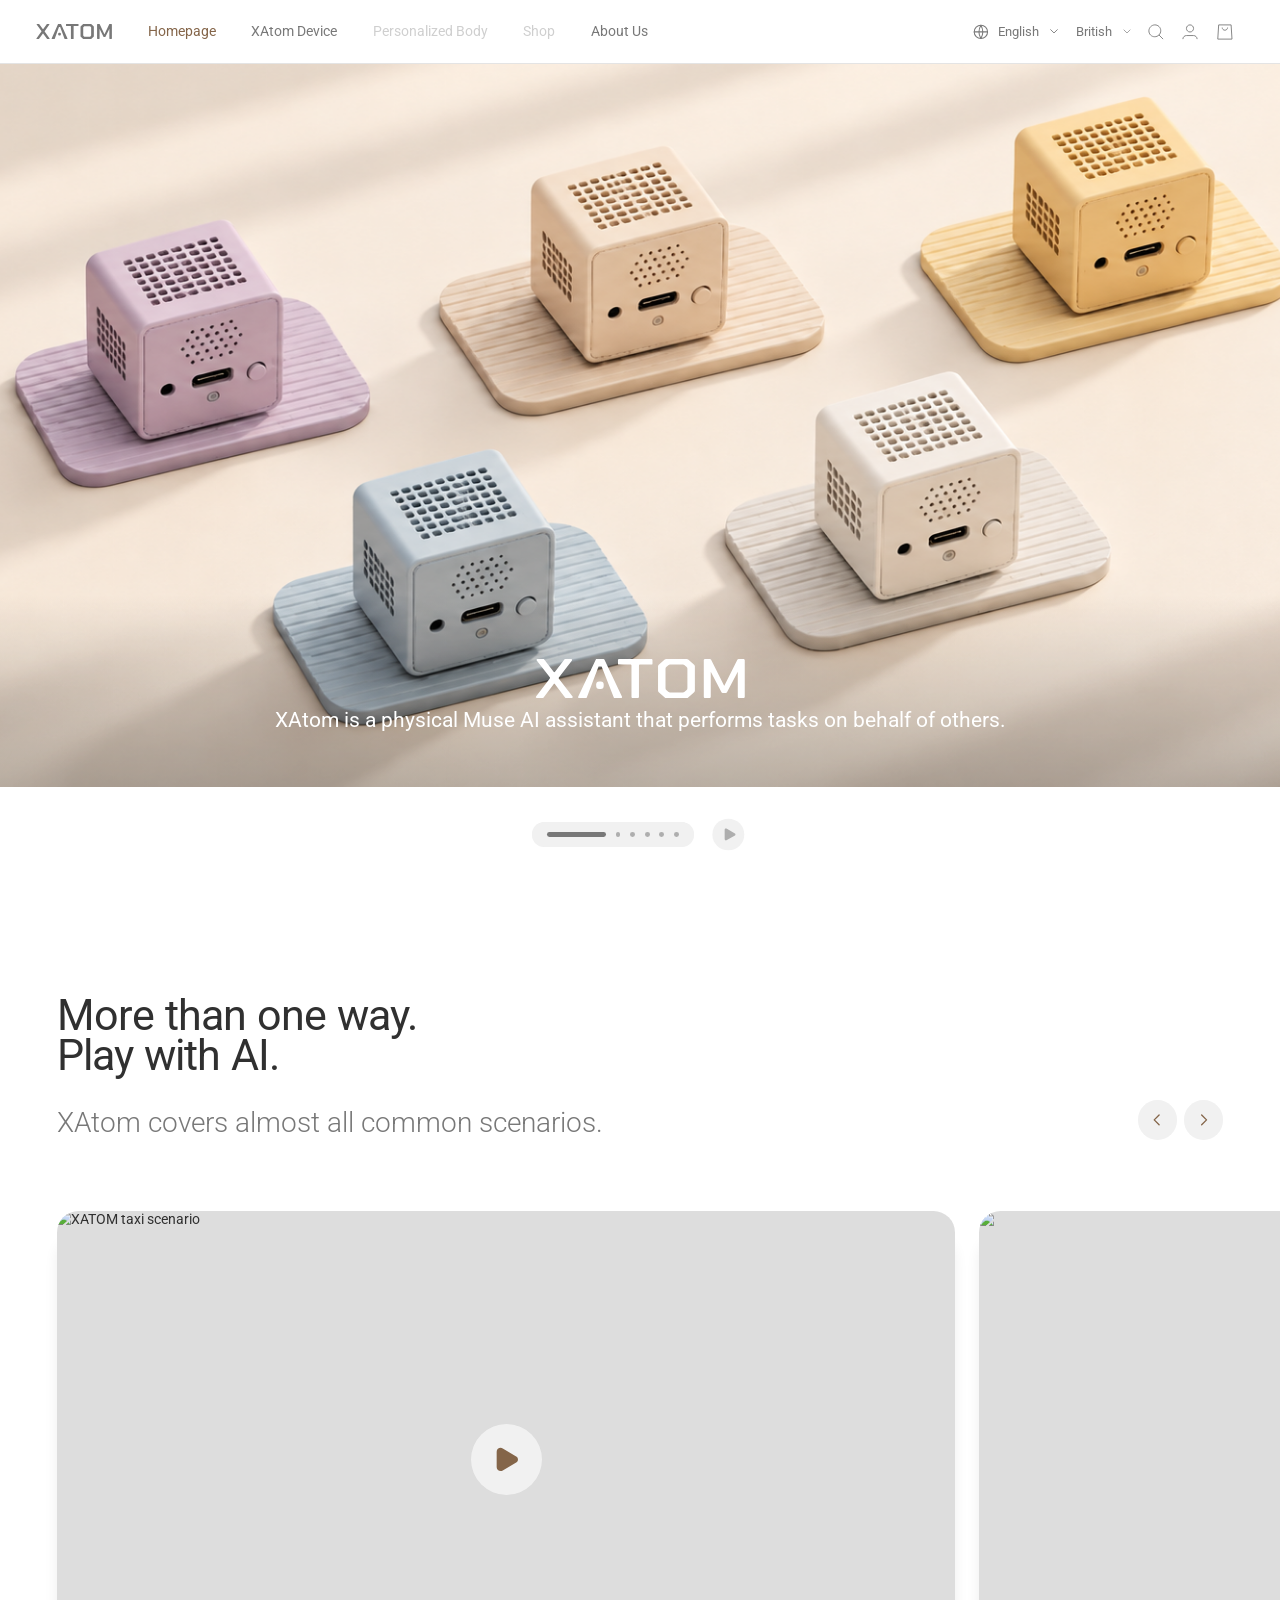
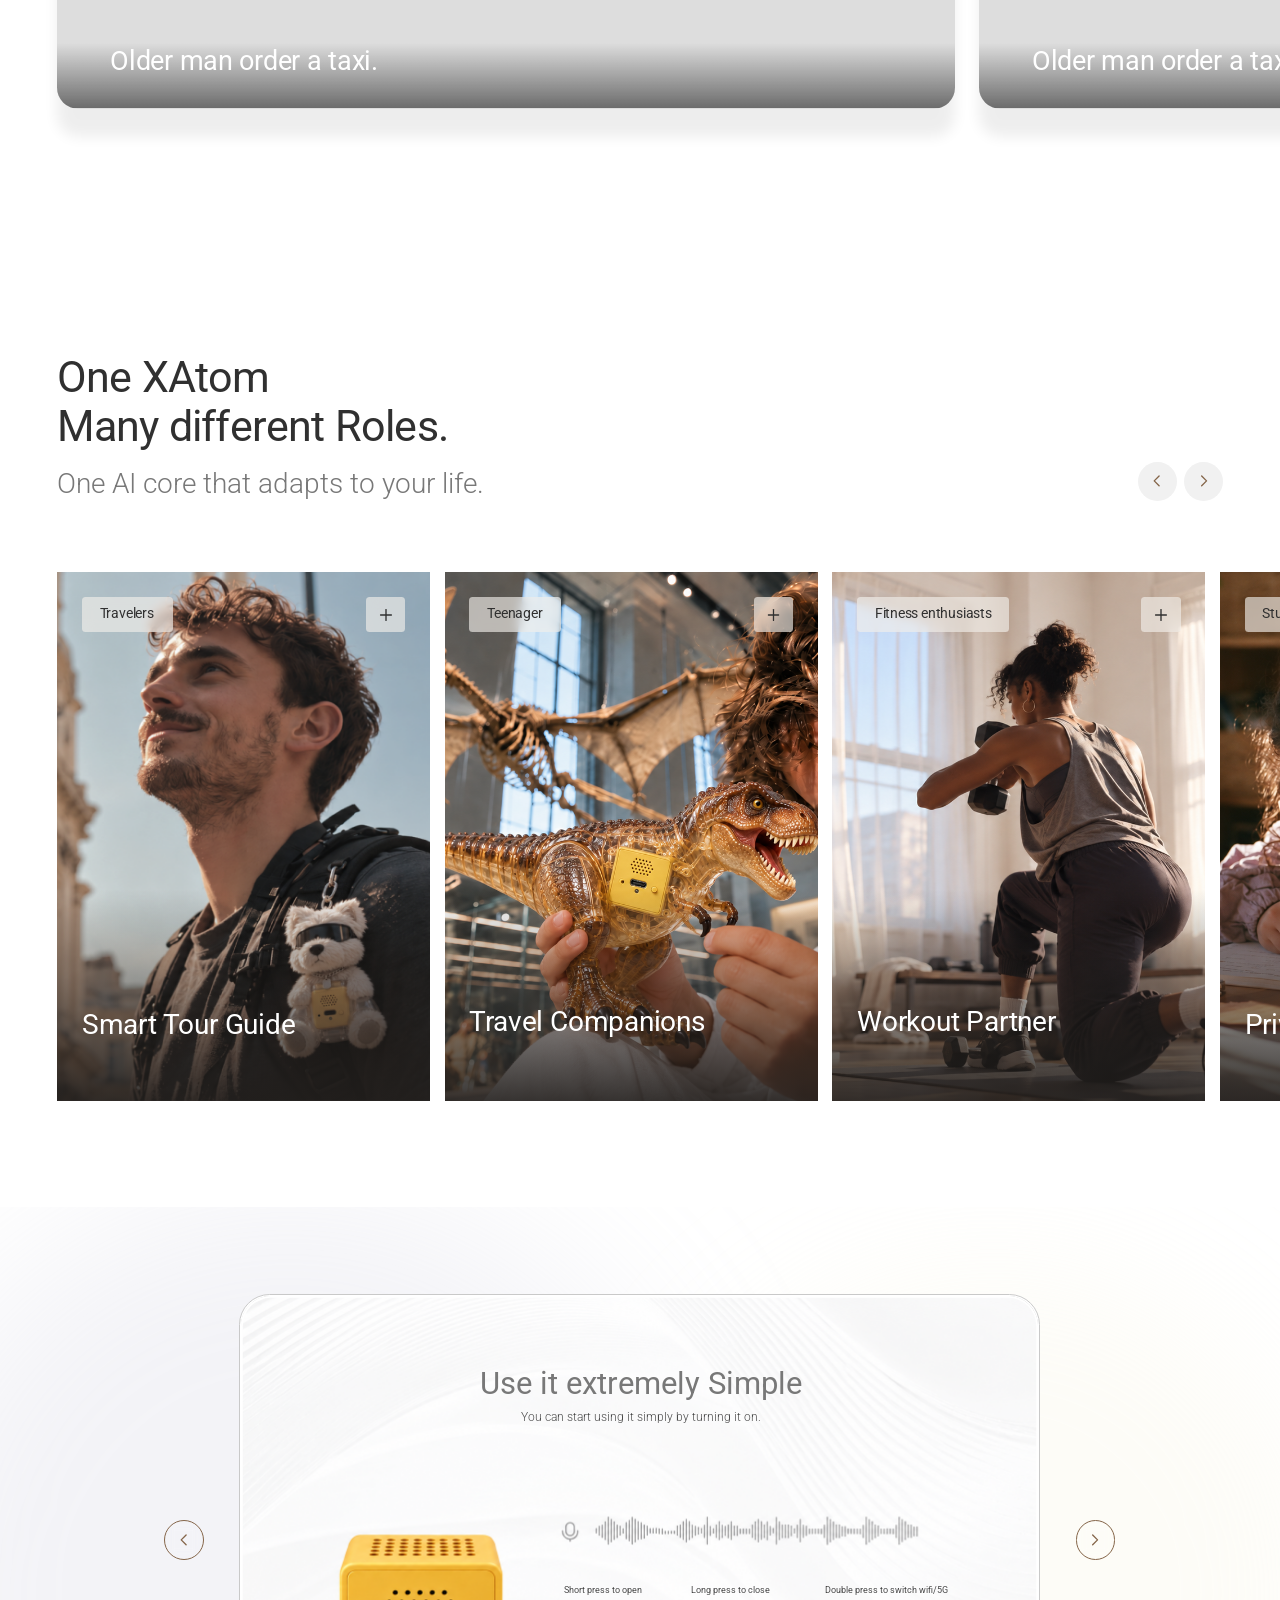
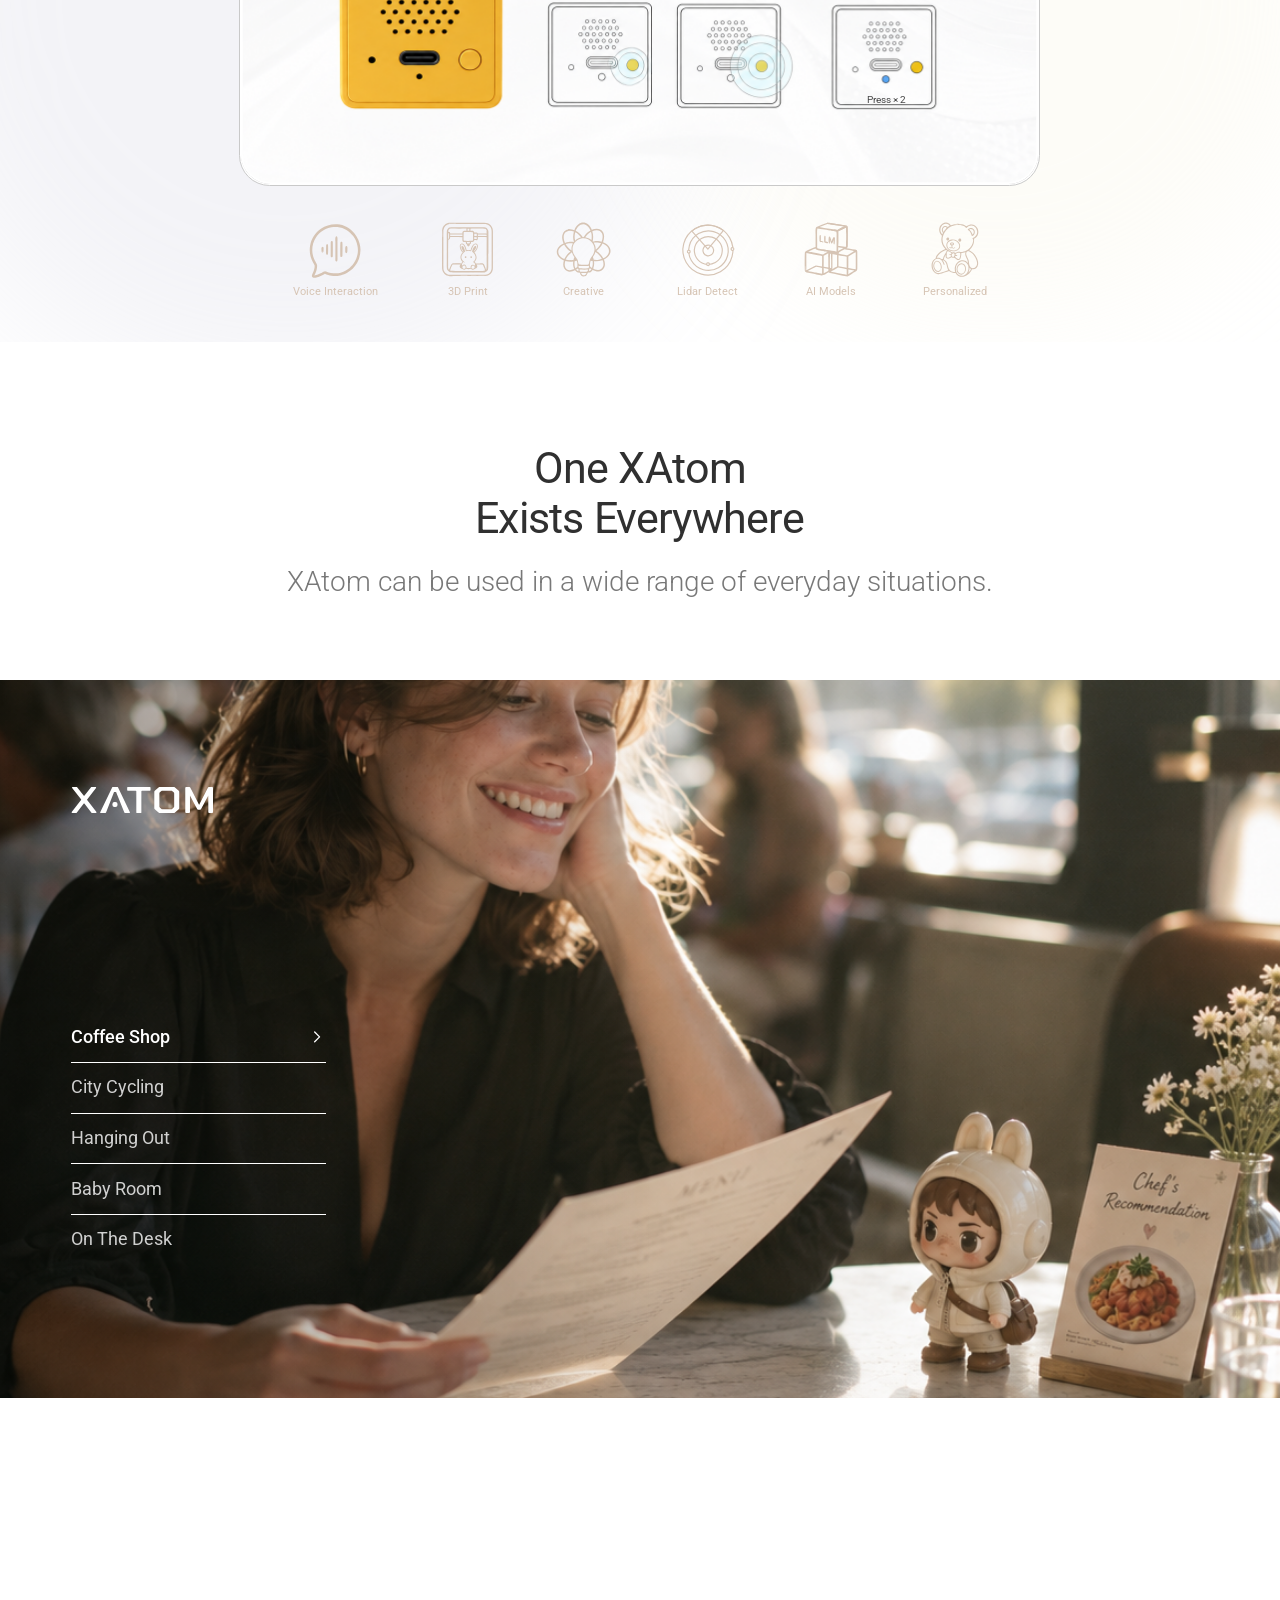
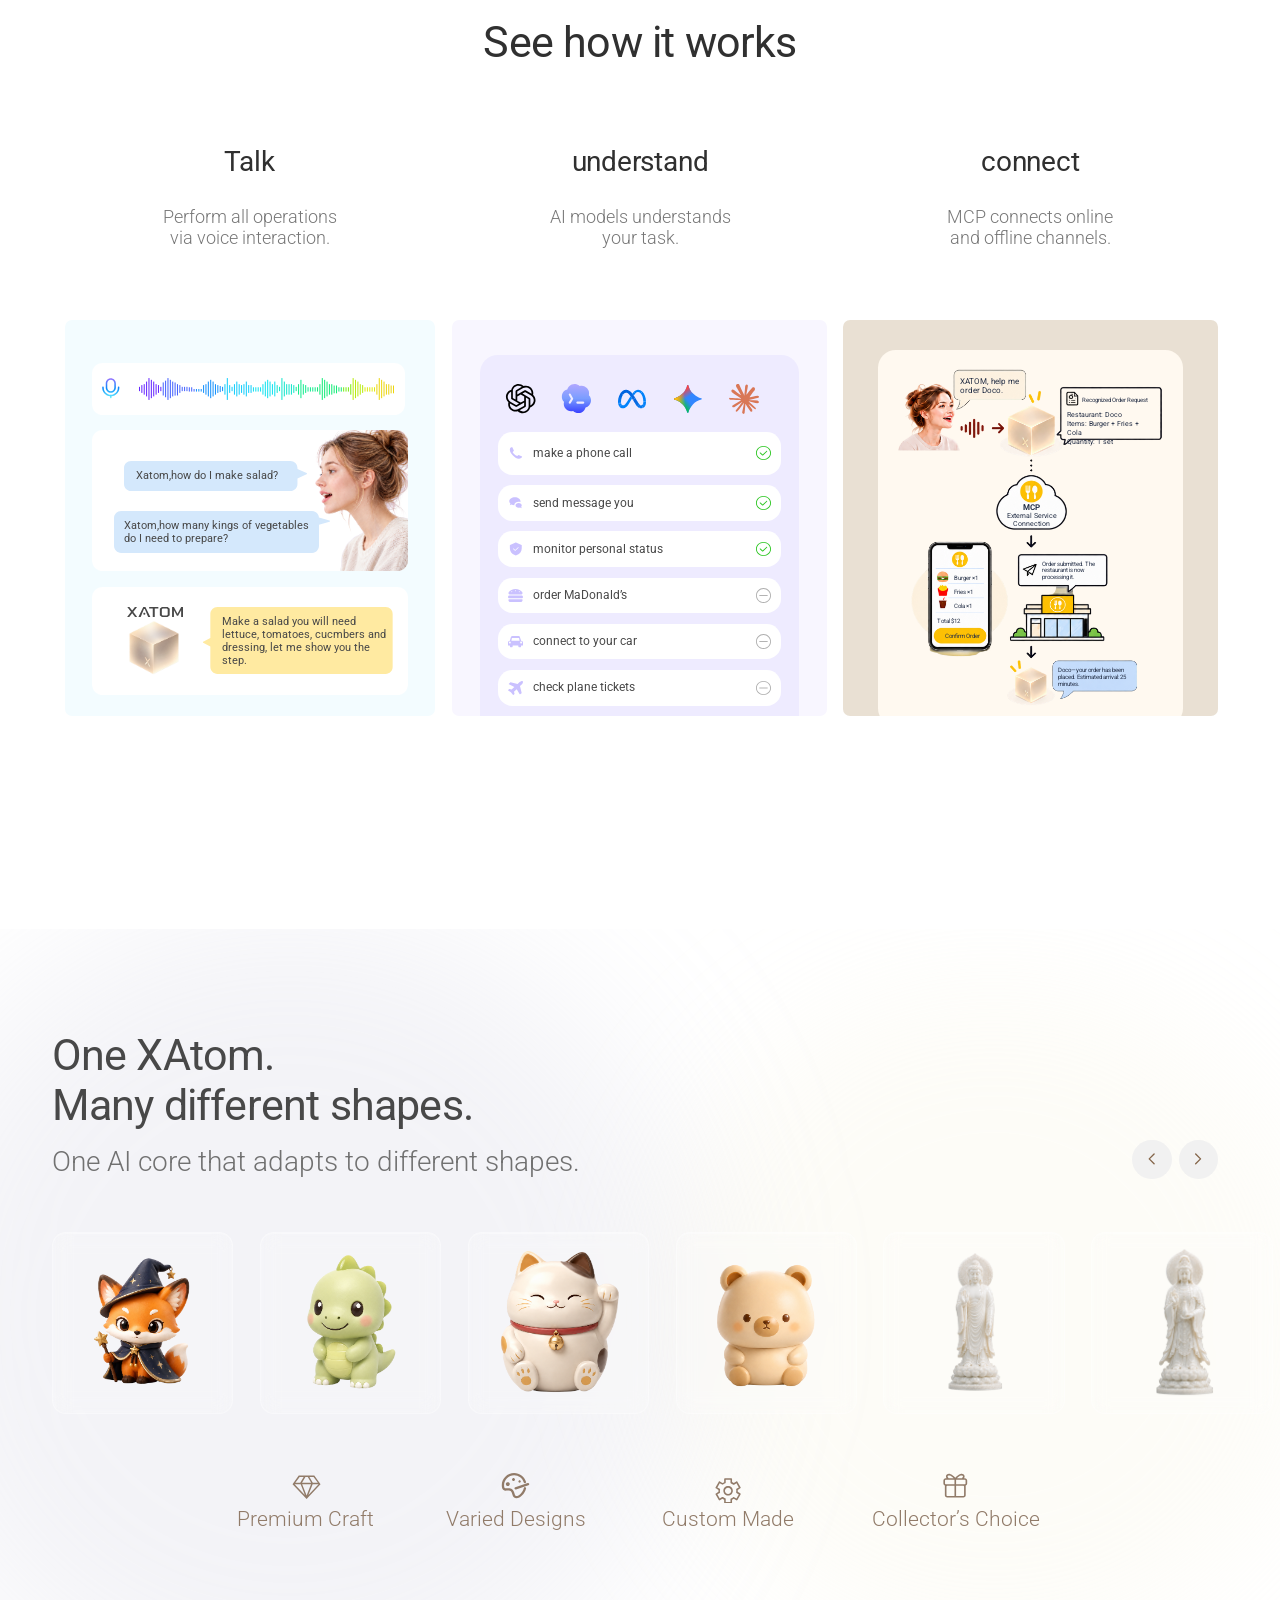
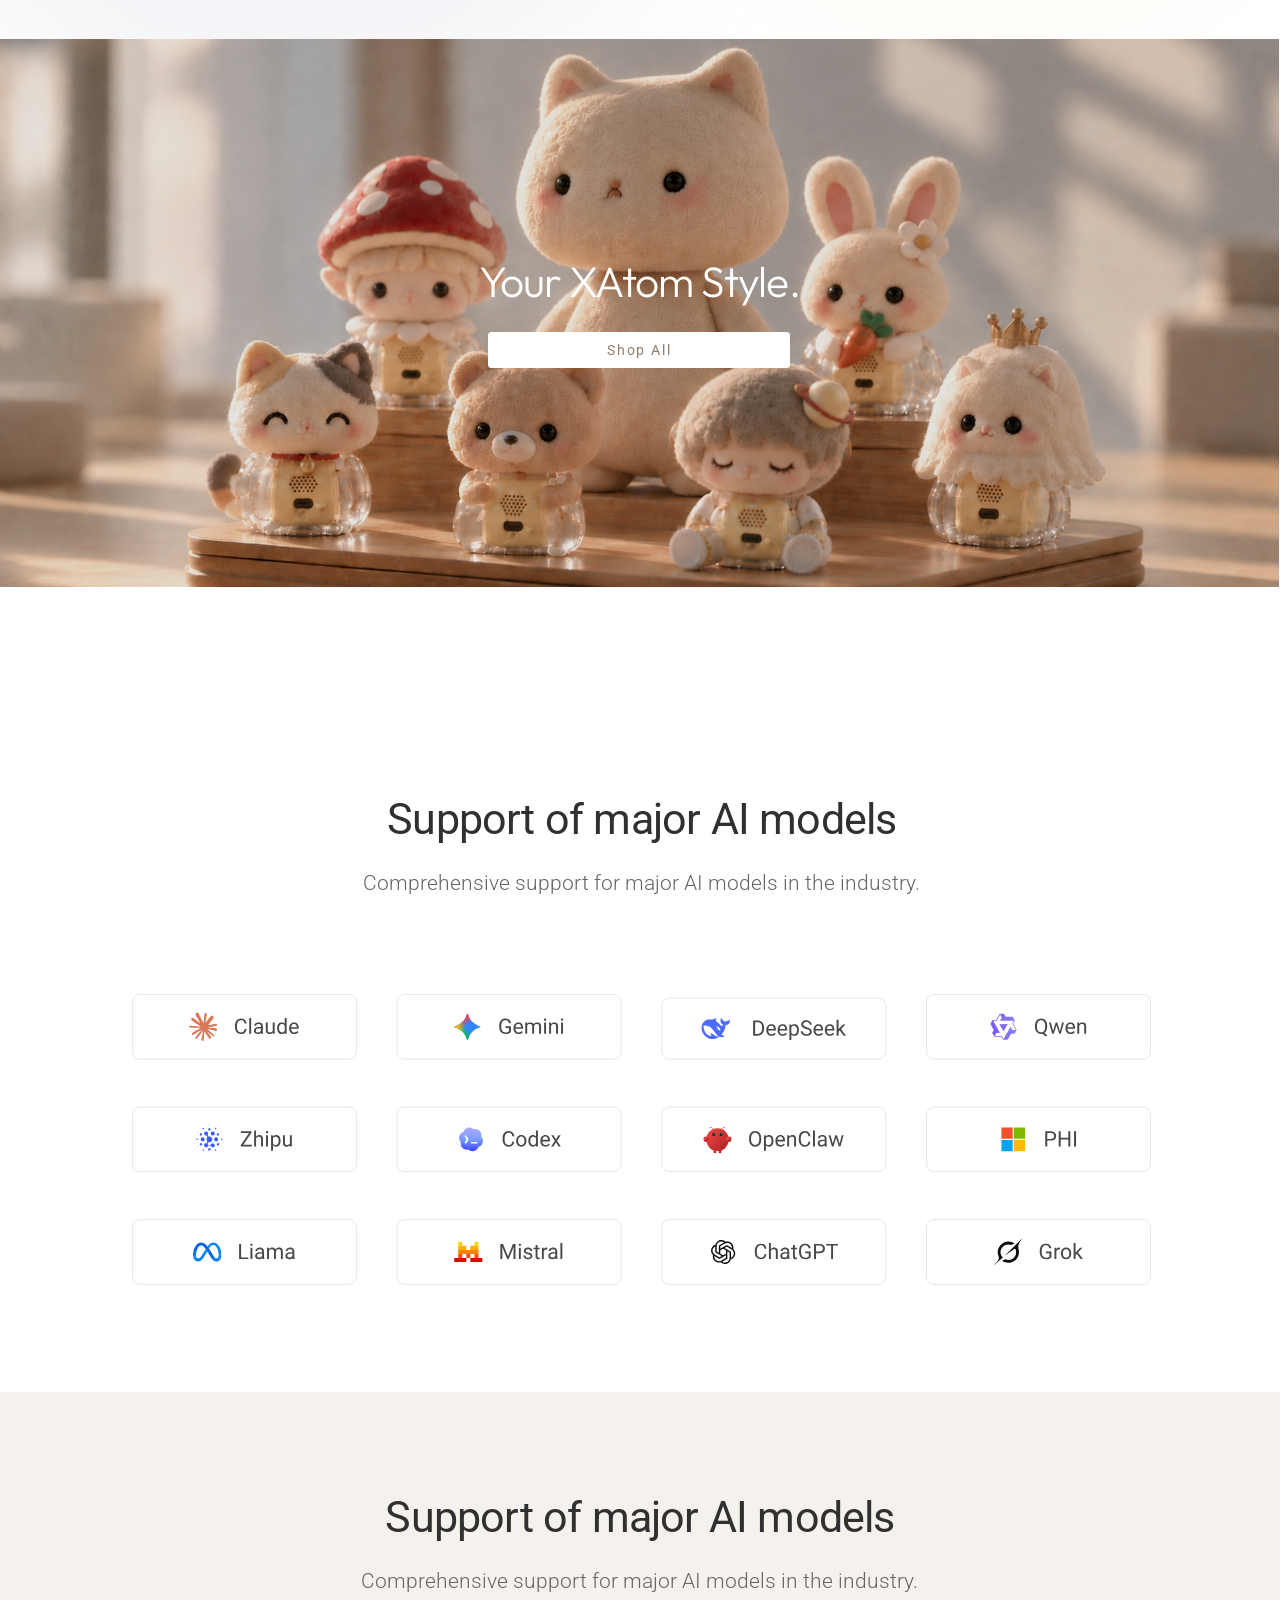
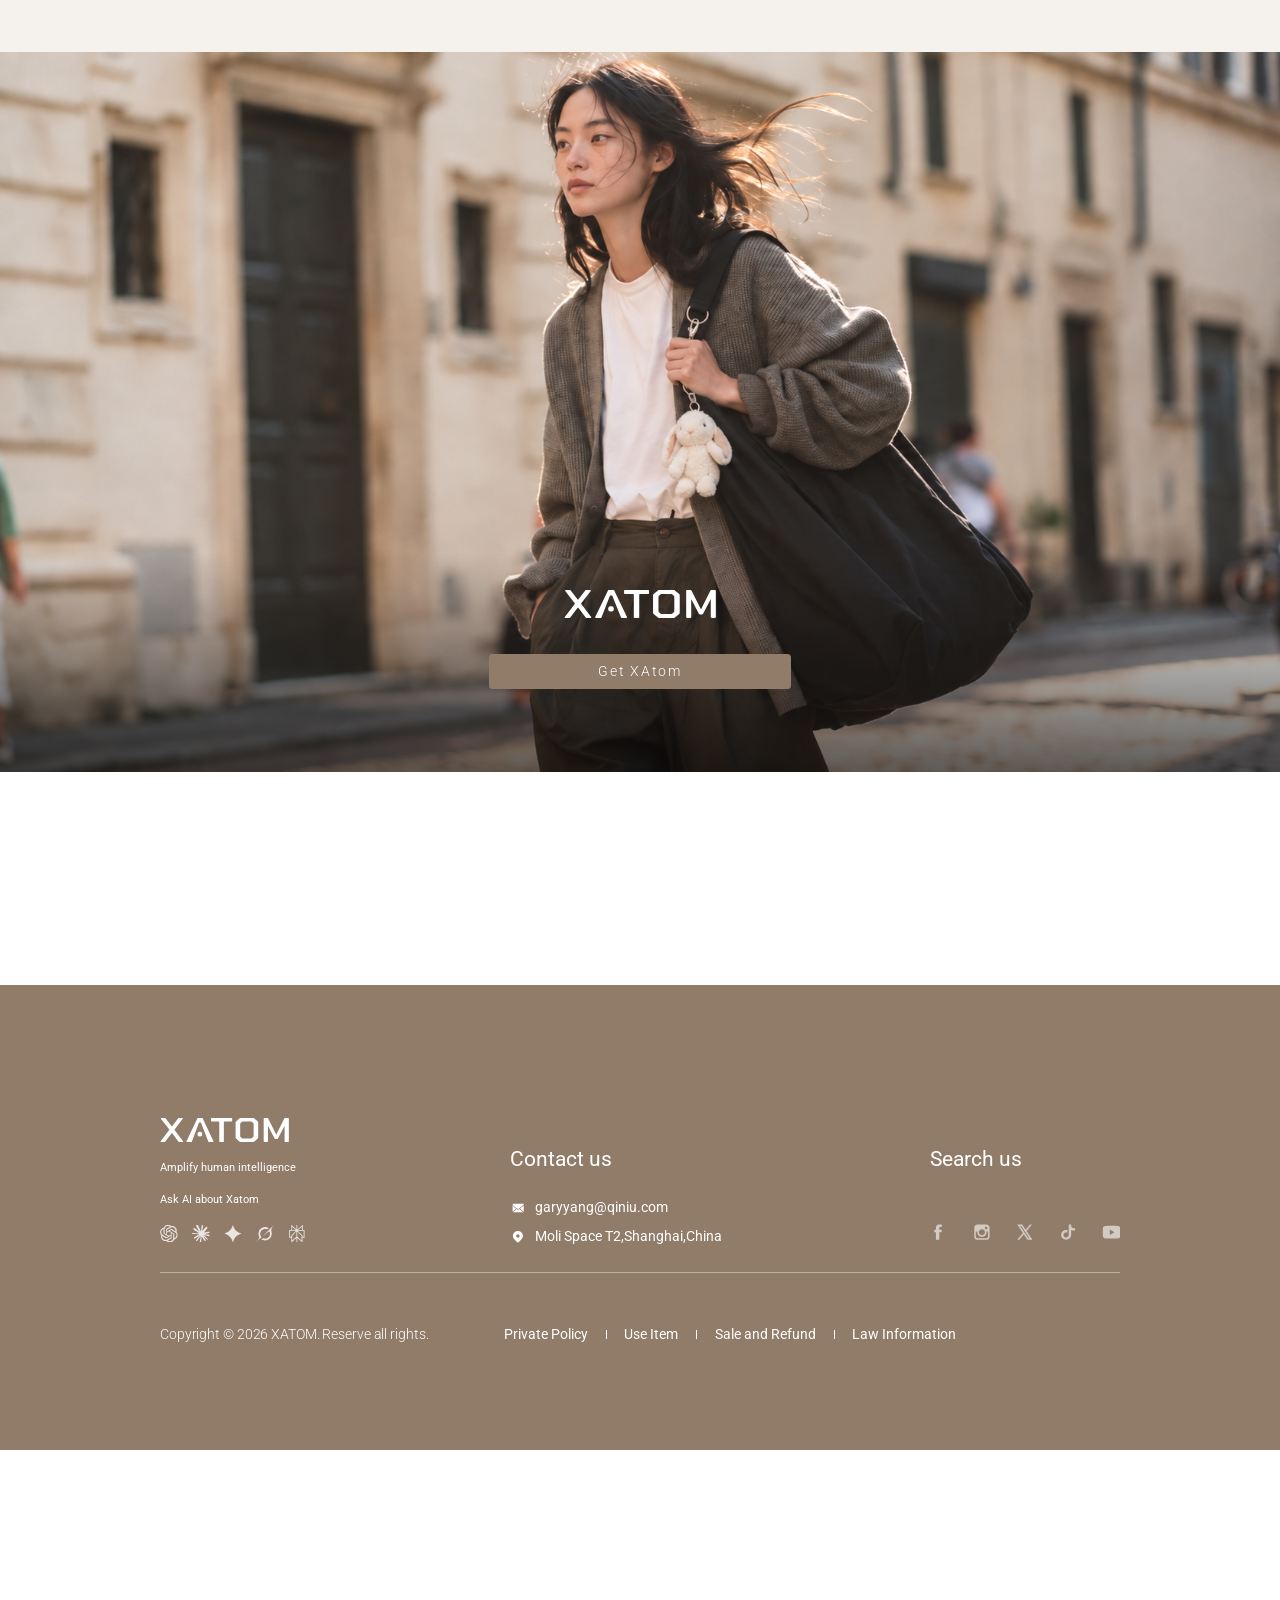
==== commit 1a071c32: "Add header language icons and mobile product spacing" ====
--- a/index.html
+++ b/index.html
@@ -29,7 +29,7 @@
       box-shadow:0 20px 60px rgba(0,0,0,.45);
     }
   </style>
-  <link rel="stylesheet" href="language-picker.css?v=figma-menu-3" />
+  <link rel="stylesheet" href="language-picker.css?v=header-language-icon-1" />
   <link rel="stylesheet" href="hero-layout.css?v=figma-alignment-1" />
 </head>
 <body class="home-page">
@@ -49,12 +49,12 @@
             <a class="mobile-nav-utility mobile-nav-account has-chevron" href="#login"><svg viewBox="0 0 18 17" aria-hidden="true"><path d="M9 9C11.209 9 13 7.2091 13 5C13 2.7909 11.209 1 9 1C6.791 1 5 2.7909 5 5C5 7.2091 6.791 9 9 9Z"></path><path d="M1 17C1 15.9391 1.421 14.9217 2.172 14.1716C2.922 13.4214 3.939 13 5 13H13C14.061 13 15.078 13.4214 15.828 14.1716C16.579 14.9217 17 15.9391 17 17"></path></svg><span>Account</span></a>
             <a class="mobile-nav-utility" href="#search"><svg viewBox="0 0 18 18" aria-hidden="true"><path d="M12.336 12.336C14.97 9.701 15.018 5.477 12.442 2.901C9.866 0.325 5.642 0.373 3.007 3.007C0.373 5.642 0.325 9.866 2.901 12.442C5.477 15.018 9.701 14.97 12.336 12.336ZM12.336 12.336L17 17"></path></svg><span>Search</span></a>
             <a class="mobile-nav-utility" href="#cart"><svg viewBox="0 0 20 18" aria-hidden="true"><path d="M3 1H17L18 17H2L3 1Z"></path><path d="M7 4C7 4.7956 7.316 5.5587 7.879 6.1213C8.441 6.6839 9.204 7 10 7C10.796 7 11.559 6.6839 12.121 6.1213C12.684 5.5587 13 4.7956 13 4"></path></svg><span>Cart</span></a>
-            <div class="mobile-nav-utility site-mobile-language language-picker" data-language-picker><button class="language-trigger" type="button" data-language-trigger aria-label="Select language" aria-haspopup="menu" aria-expanded="false"><span class="locale-label">Language: English</span><svg class="language-picker-chevron" viewBox="0 0 9 6" aria-hidden="true"><path d="M.75.75 4.5 4.5 8.25.75" /></svg></button><div class="language-menu" role="menu" aria-label="Language" hidden><button type="button" role="menuitemradio" data-language-choice="en" aria-checked="true" lang="en">English</button><button type="button" role="menuitemradio" data-language-choice="zh-CN" aria-checked="false" lang="en">Chinese</button></div></div>
+            <div class="mobile-nav-utility site-mobile-language language-picker" data-language-picker><button class="language-trigger" type="button" data-language-trigger aria-label="Select language" aria-haspopup="menu" aria-expanded="false"><span class="locale-label">Language: English</span><svg class="language-picker-chevron" viewBox="0 0 9 6" aria-hidden="true"><path d="M.75.75 4.5 4.5 8.25.75" /></svg></button><div class="language-menu" role="menu" aria-label="Language" hidden><button type="button" role="menuitemradio" data-language-choice="en" aria-checked="true" lang="en">English</button><button type="button" role="menuitemradio" data-language-choice="zh-CN" aria-checked="false" lang="zh-CN">中文</button></div></div>
           </nav>
         </div>
       </div>
     <nav class="nav-tools">
-      <div class="locale locale-english language-picker" data-language-picker><button class="language-trigger" type="button" data-language-trigger aria-label="Select language" aria-haspopup="menu" aria-expanded="false"><span class="locale-label">English</span><svg class="language-picker-chevron" viewBox="0 0 9 6" aria-hidden="true"><path d="M.75.75 4.5 4.5 8.25.75" /></svg></button><div class="language-menu" role="menu" aria-label="Language" hidden><button type="button" role="menuitemradio" data-language-choice="en" aria-checked="true" lang="en">English</button><button type="button" role="menuitemradio" data-language-choice="zh-CN" aria-checked="false" lang="en">Chinese</button></div></div>
+      <div class="locale locale-english language-picker" data-language-picker><button class="language-trigger" type="button" data-language-trigger aria-label="Select language" aria-haspopup="menu" aria-expanded="false"><svg class="language-icon" viewBox="0 0 24 24" aria-hidden="true"><circle cx="12" cy="12" r="9" /><path d="M3 12h18M12 3a18 18 0 0 1 0 18 18 18 0 0 1 0-18Z" /></svg><span class="locale-label">English</span><svg class="language-picker-chevron" viewBox="0 0 9 6" aria-hidden="true"><path d="M.75.75 4.5 4.5 8.25.75" /></svg></button><div class="language-menu" role="menu" aria-label="Language" hidden><button type="button" role="menuitemradio" data-language-choice="en" aria-checked="true" lang="en">English</button><button type="button" role="menuitemradio" data-language-choice="zh-CN" aria-checked="false" lang="zh-CN">中文</button></div></div>
       <button class="locale locale-british"><span class="locale-label">British</span><svg class="locale-chevron" viewBox="0 0 9 6" aria-hidden="true"><path d="M0.75 0.75L4.5 4.5L8.25 0.75"></path></svg></button>
       <a class="nav-icon search" href="#search" aria-label="Search"><svg viewBox="0 0 18 18" aria-hidden="true"><path d="M12.336 12.336C14.97 9.701 15.018 5.477 12.442 2.901C9.866 0.325 5.642 0.373 3.007 3.007C0.373 5.642 0.325 9.866 2.901 12.442C5.477 15.018 9.701 14.97 12.336 12.336ZM12.336 12.336L17 17"></path></svg></a>
       <a class="nav-icon login" href="#login" aria-label="Login"><svg viewBox="0 0 18 17" aria-hidden="true"><path d="M9 9C11.209 9 13 7.2091 13 5C13 2.7909 11.209 1 9 1C6.791 1 5 2.7909 5 5C5 7.2091 6.791 9 9 9Z"></path><path d="M1 17C1 15.9391 1.421 14.9217 2.172 14.1716C2.922 13.4214 3.939 13 5 13H13C14.061 13 15.078 13.4214 15.828 14.1716C16.579 14.9217 17 15.9391 17 17"></path></svg></a>
@@ -565,7 +565,7 @@
     </div>
   </footer>
   <script src="script.js?v=figma-alignment-1" defer></script>
-  <script src="site-language.js?v=navbar-language-4" defer></script>
+  <script src="site-language.js?v=header-language-icon-1" defer></script>
   <script src="scroll-motion.js?v=3" defer></script>
 </body>
 </html>
--- a/language-picker.css
+++ b/language-picker.css
@@ -13,9 +13,25 @@
 .nav-tools .language-picker{padding:4px 0}
 .nav-tools .language-picker .language-menu{top:calc(100% + 9px)}
 .about-tools .language-picker,.product-tools .language-picker{width:68.4px;height:34px;padding:4px 0}
+.language-picker .language-trigger .language-icon{display:block;flex:0 0 20px;width:20px;height:20px;fill:none;stroke:currentColor;stroke-width:1.4;stroke-linecap:round;stroke-linejoin:round}
+.nav-tools .language-picker,.about-tools .language-picker,.product-tools .language-picker{width:96.4px}
+.nav-tools .language-trigger,.about-tools .language-trigger,.product-tools .language-trigger{gap:8px}
+body.home-page .nav-tools,.about-tools,.product-tools{width:306.4px;flex-basis:306.4px}
 @media(max-width:767px){
  .mobile-nav-utilities .language-picker,.mobile-site-utilities .language-picker{display:flex;width:100%;padding:0;color:#0b0b0b;font-size:18px;line-height:24px}
  .mobile-nav-utilities .language-picker .language-trigger,.mobile-site-utilities .language-picker .language-trigger{height:50px;font-size:18px}
  .mobile-nav-utilities .language-picker .locale-label,.mobile-site-utilities .language-picker .locale-label{width:auto;height:auto}
  .mobile-nav-utilities .language-picker .language-menu,.mobile-site-utilities .language-picker .language-menu{left:auto;right:0;top:100%}
+ /* A direct language control before Search, with 44px tall touch targets. */
+ body.home-page .nav-tools,.mobile-site-nav .mobile-site-actions{width:112px;gap:8px}
+ body.home-page .nav-tools .locale-english,.mobile-site-actions .mobile-header-language{display:inline-flex;flex:0 0 32px;width:32px;height:44px;margin:0;padding:0;color:#0b0b0b}
+ body.home-page .nav-tools .locale-english .language-trigger,.mobile-site-actions .language-trigger{display:flex;width:32px;height:44px;justify-content:center;gap:0}
+ body.home-page .nav-tools .locale-english .locale-label,.mobile-site-actions .locale-label{position:absolute;width:1px;height:1px;margin:-1px;padding:0;overflow:hidden;clip:rect(0,0,0,0);white-space:nowrap;border:0}
+ body.home-page .nav-tools .locale-english .language-picker-chevron{display:none}
+ body.home-page .nav-tools .nav-icon.search,body.home-page .nav-tools .nav-icon.bag,.mobile-site-nav .mobile-site-action{flex:0 0 32px;width:32px;height:44px}
+ body.home-page .nav-tools .nav-icon svg{width:20px;height:20px}
+ body.home-page .mobile-cart-count,.mobile-site-nav .mobile-site-cart-count{right:-3px;top:2px}
+ body.home-page .nav-tools .language-menu,.mobile-site-actions .language-menu{left:0;right:auto;top:calc(100% + 6px);width:124px;height:100px;padding:4px;gap:2px;box-shadow:0 6px 20px rgb(0 0 0 / 8%)}
+ body.home-page .nav-tools .language-menu button,.mobile-site-actions .language-menu button{display:flex;width:114px;height:44px;padding:8px;border-radius:3px;font-size:15px;line-height:24px}
+ body.home-page .nav-tools .language-menu button[aria-checked="true"],.mobile-site-actions .language-menu button[aria-checked="true"]{background:#f5f1ed;color:#6c503b}
 }
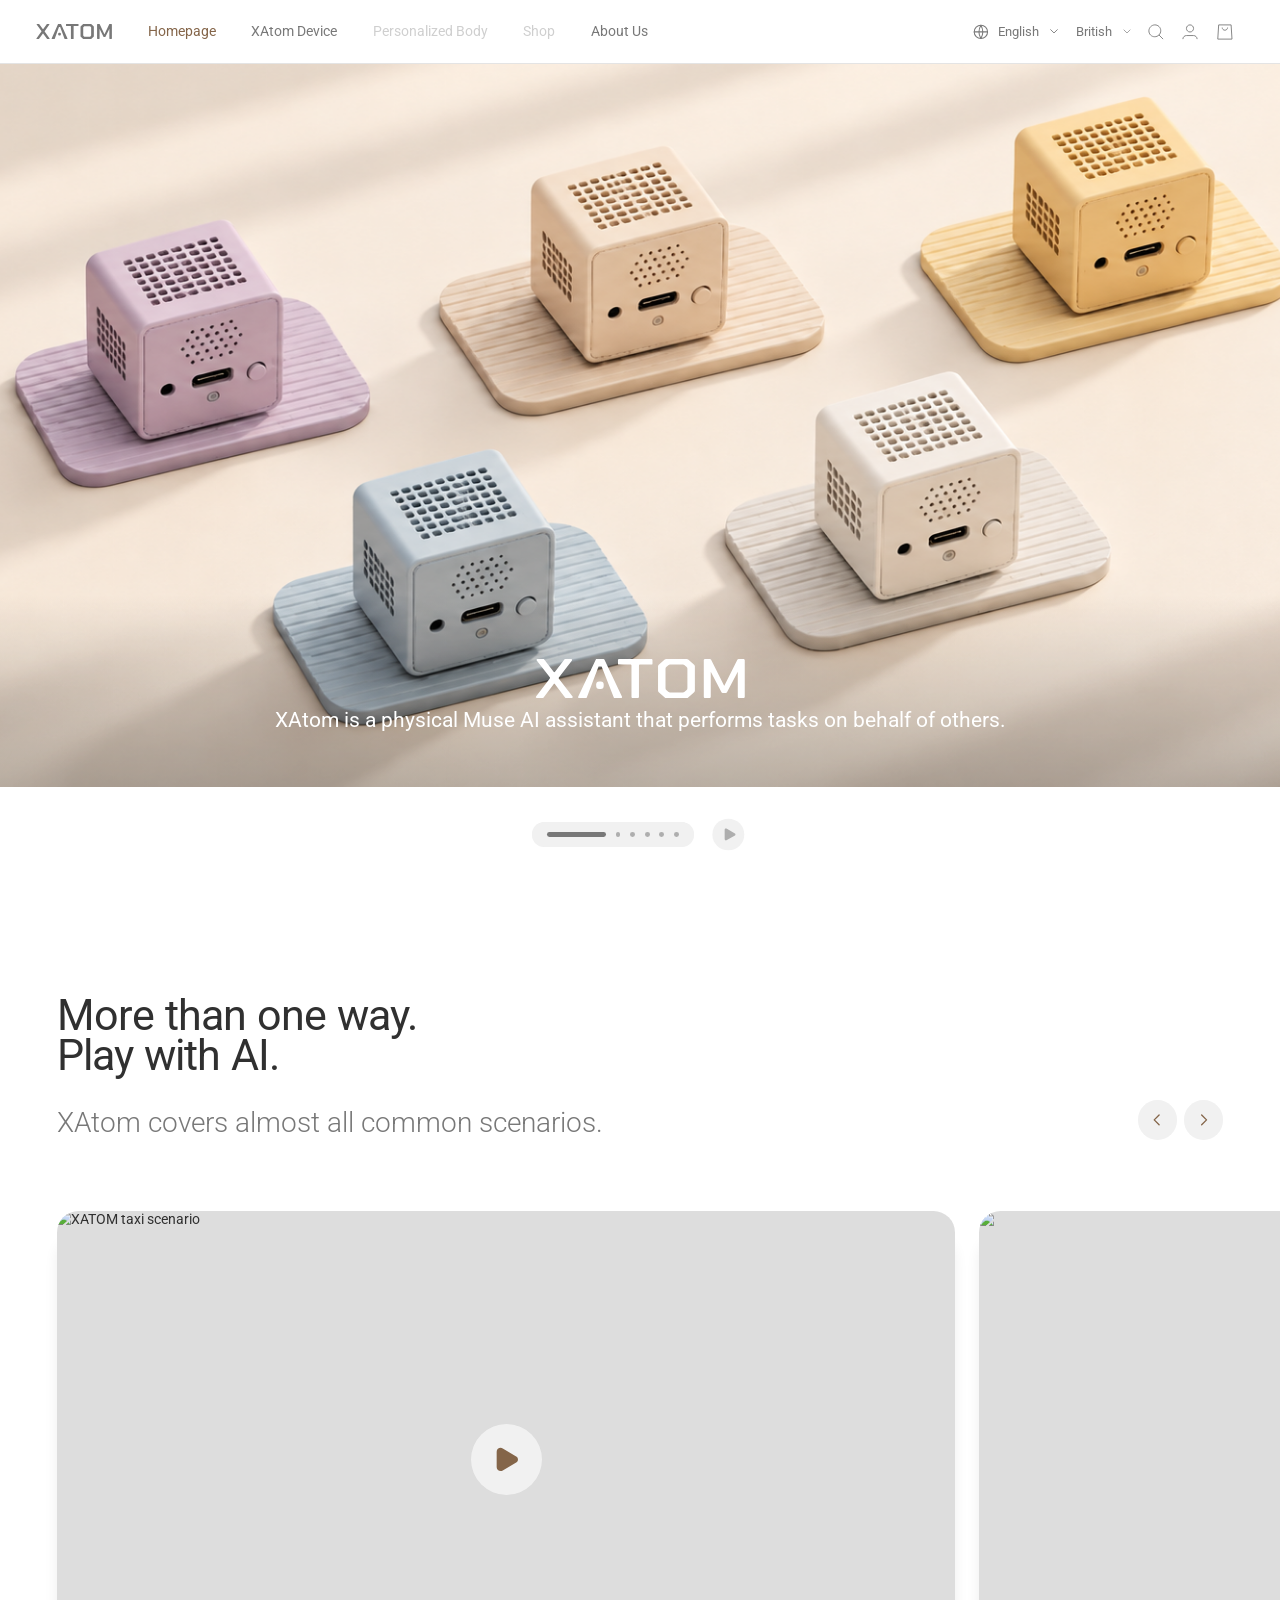
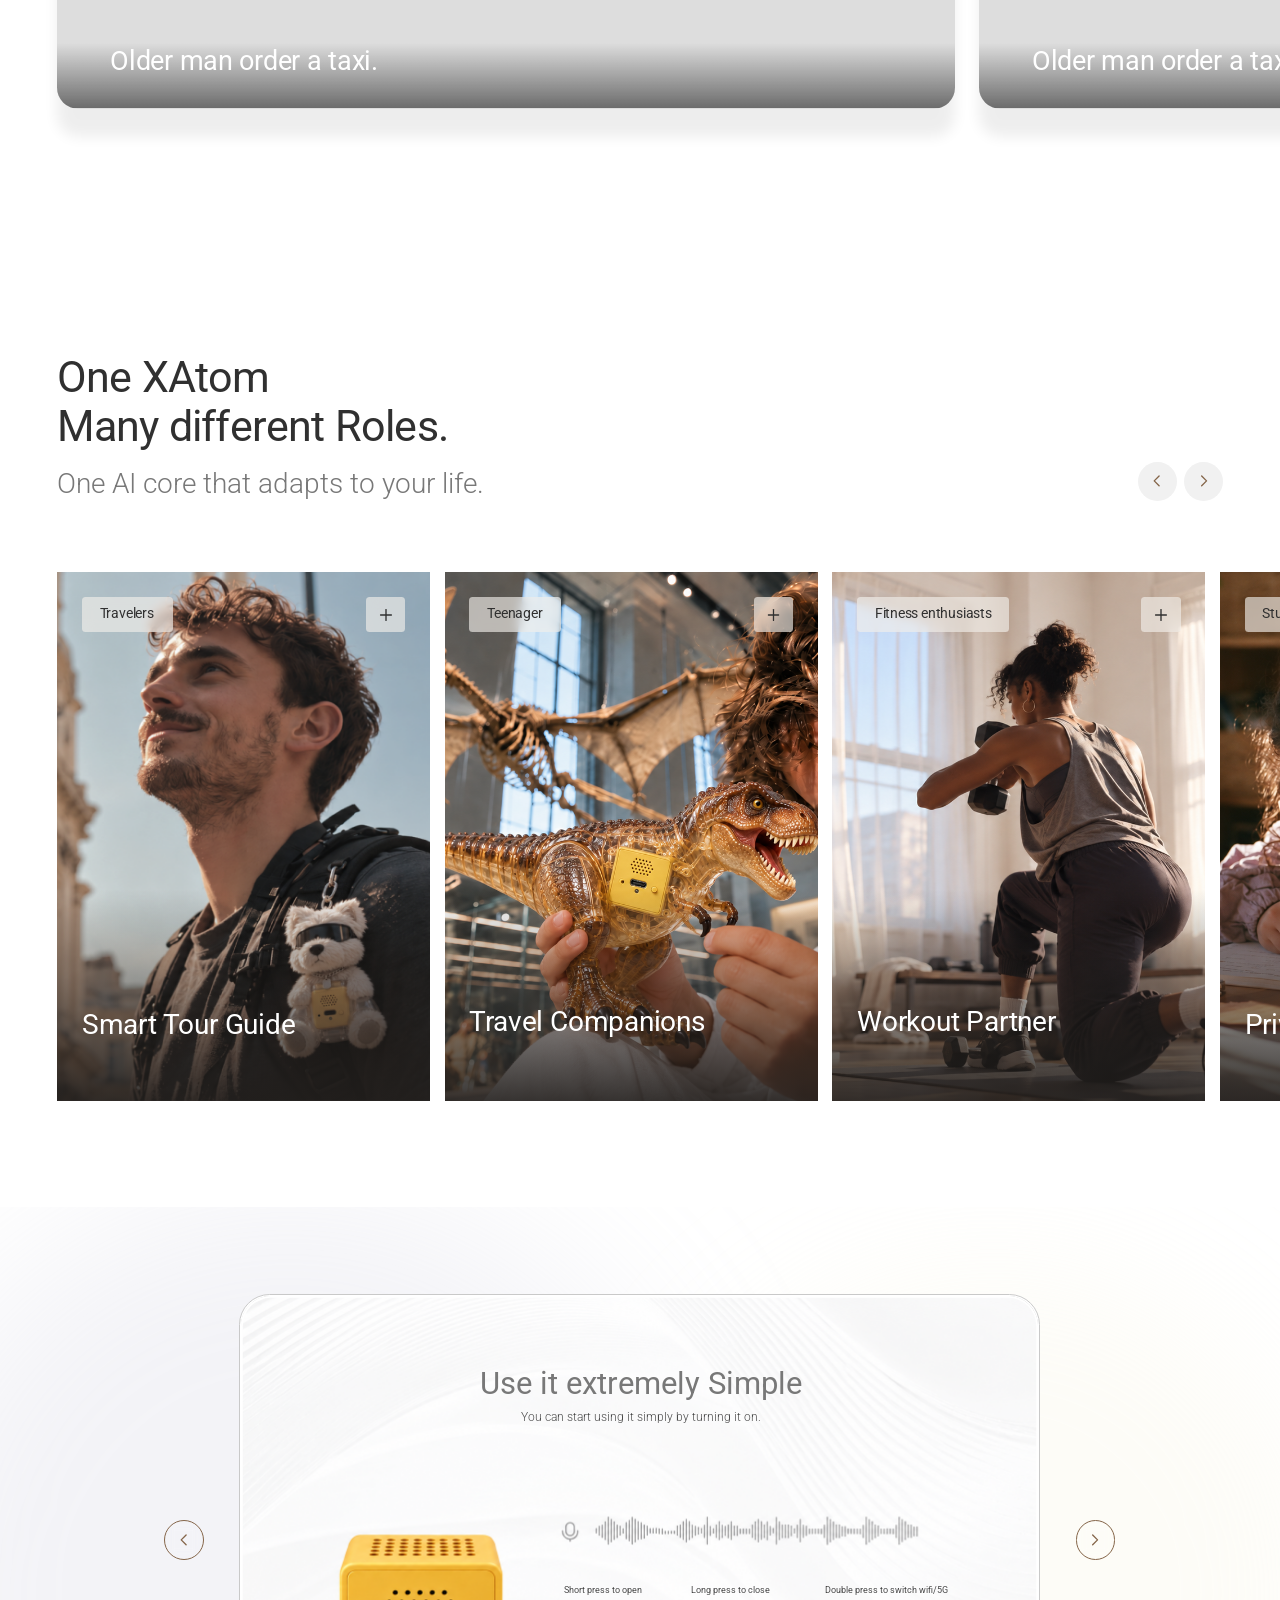
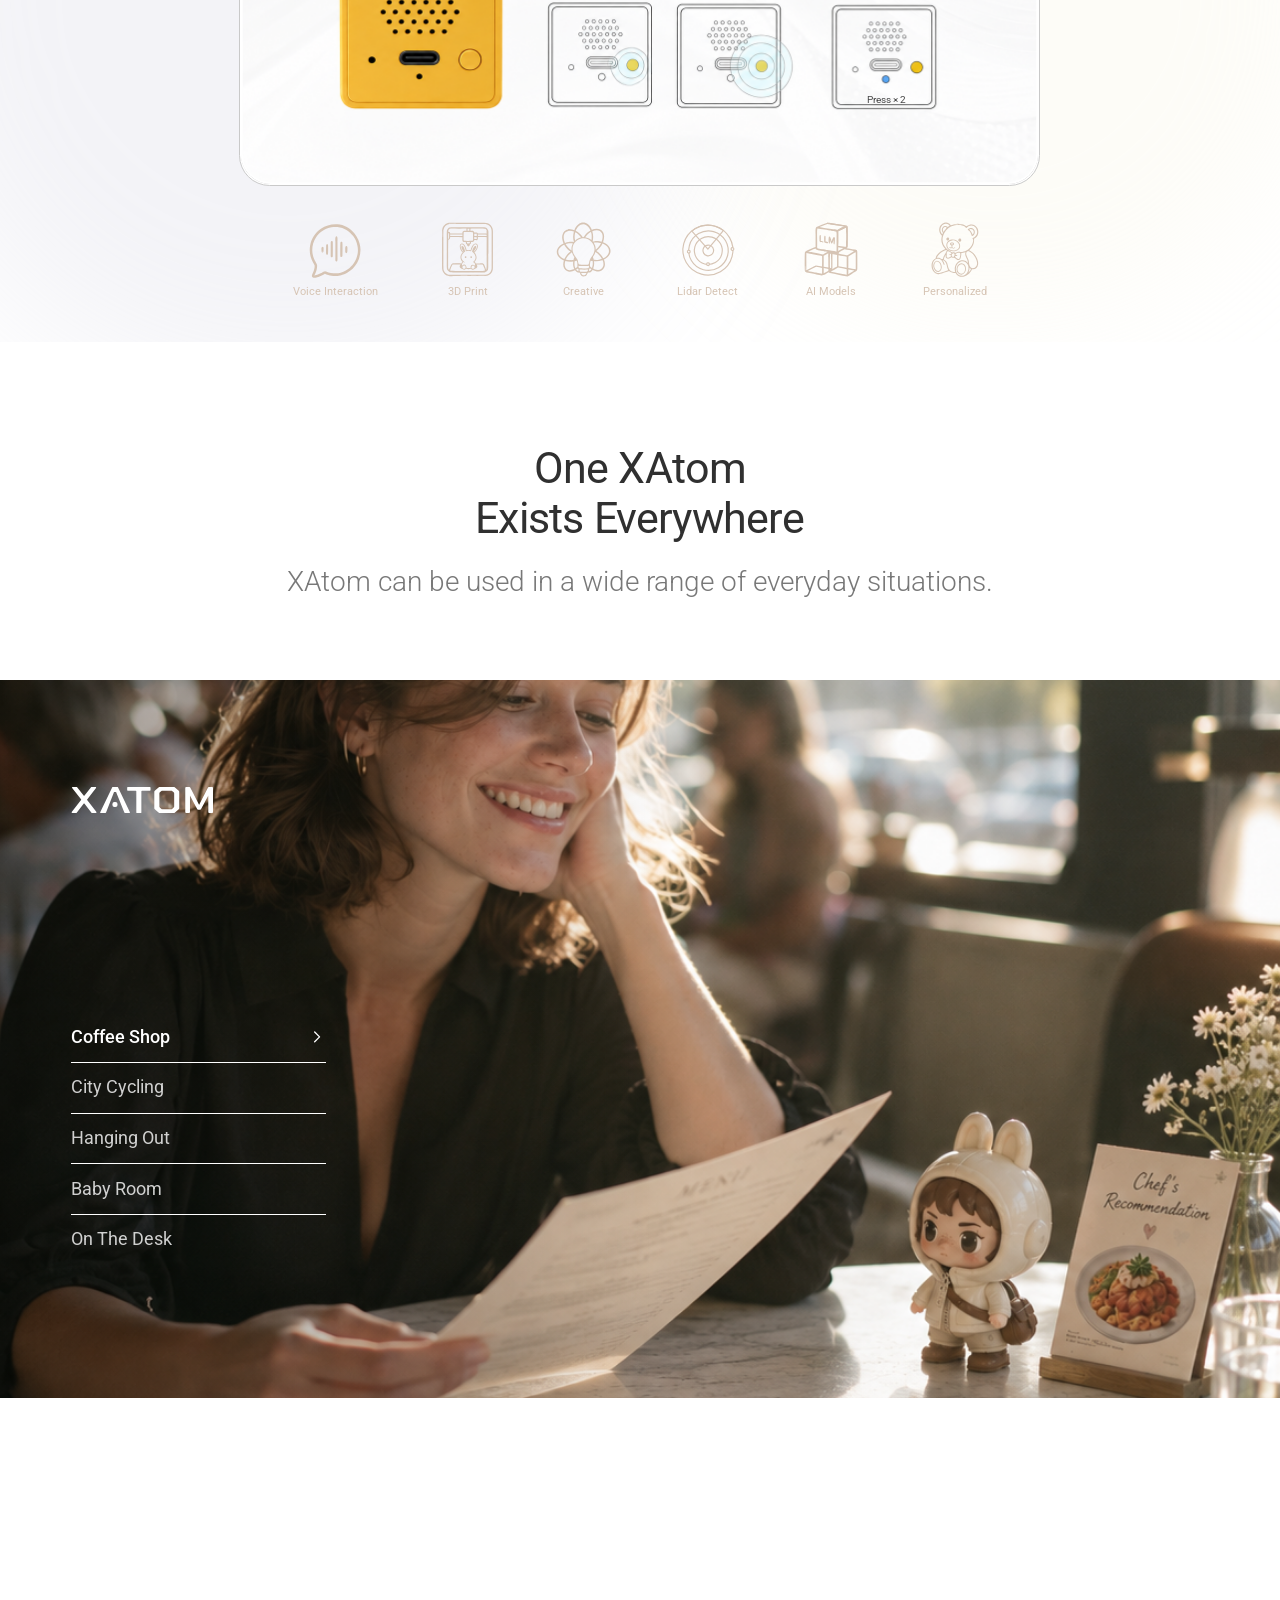
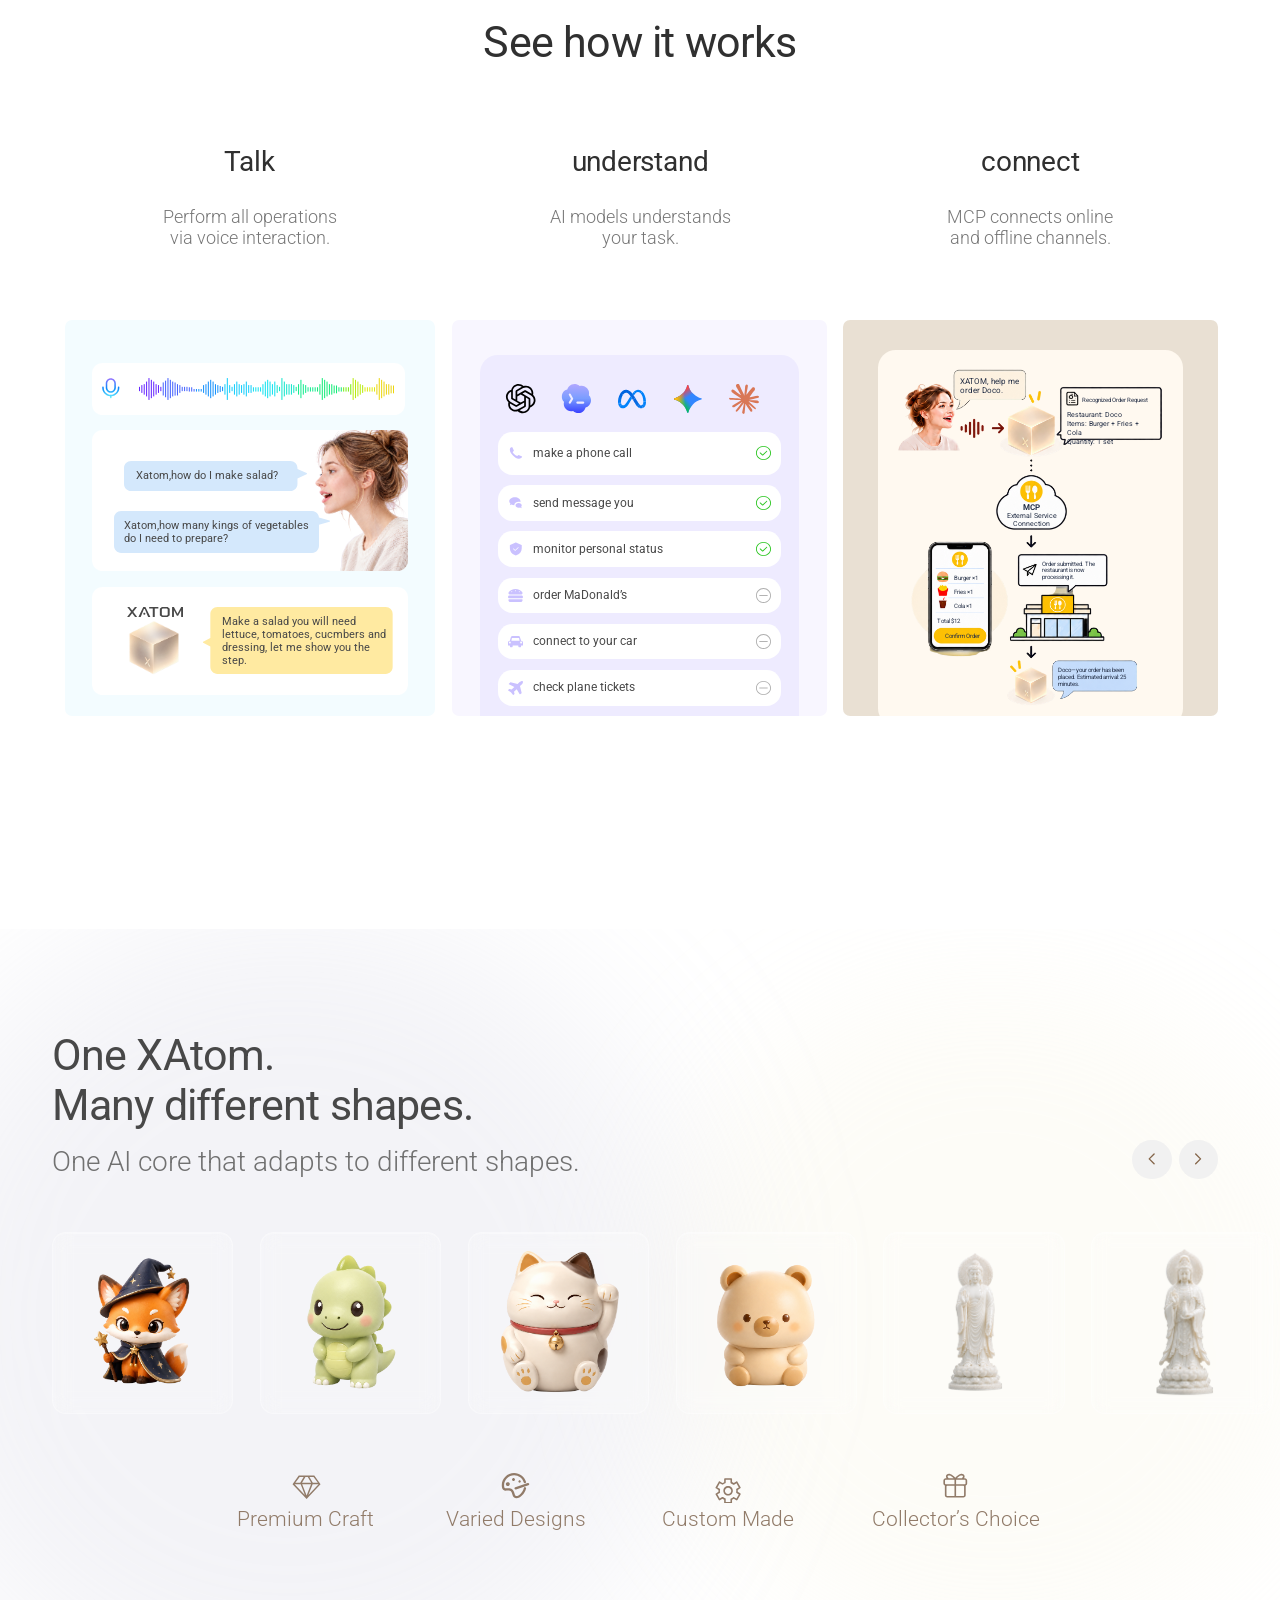
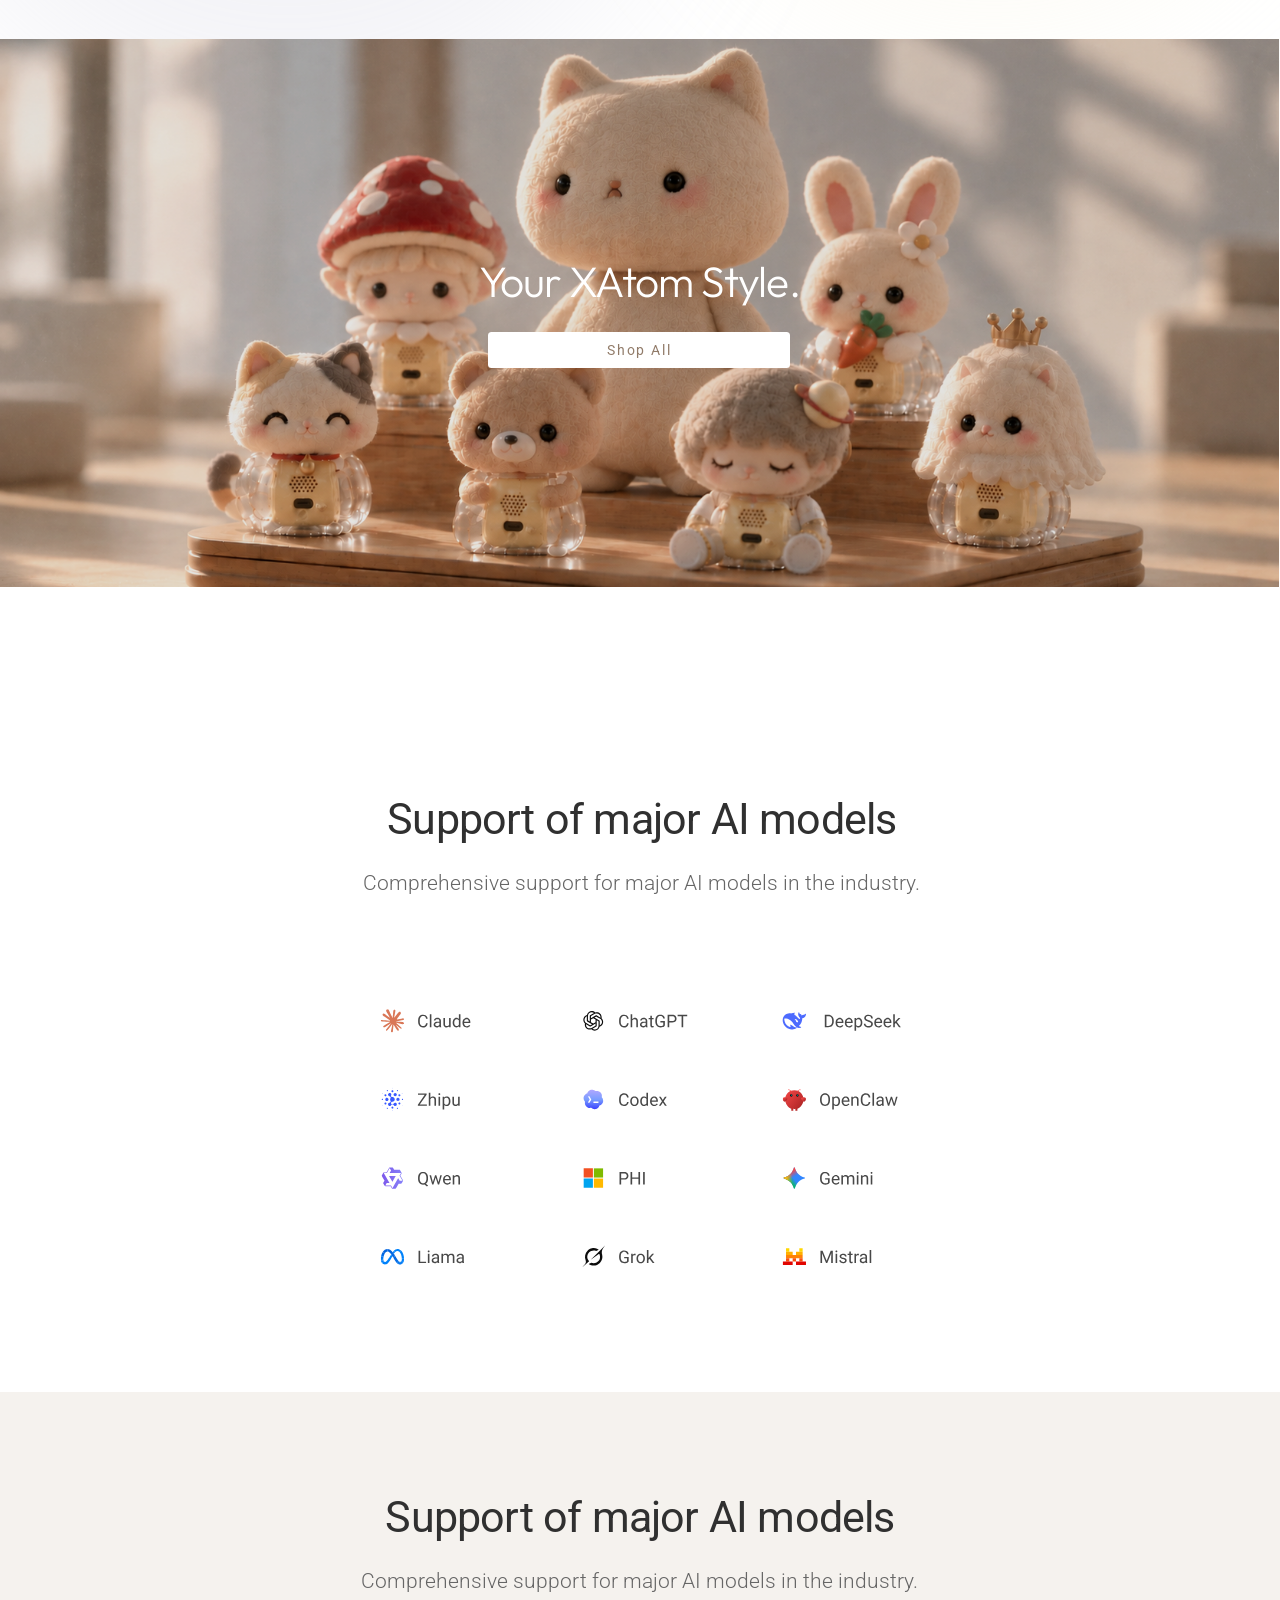
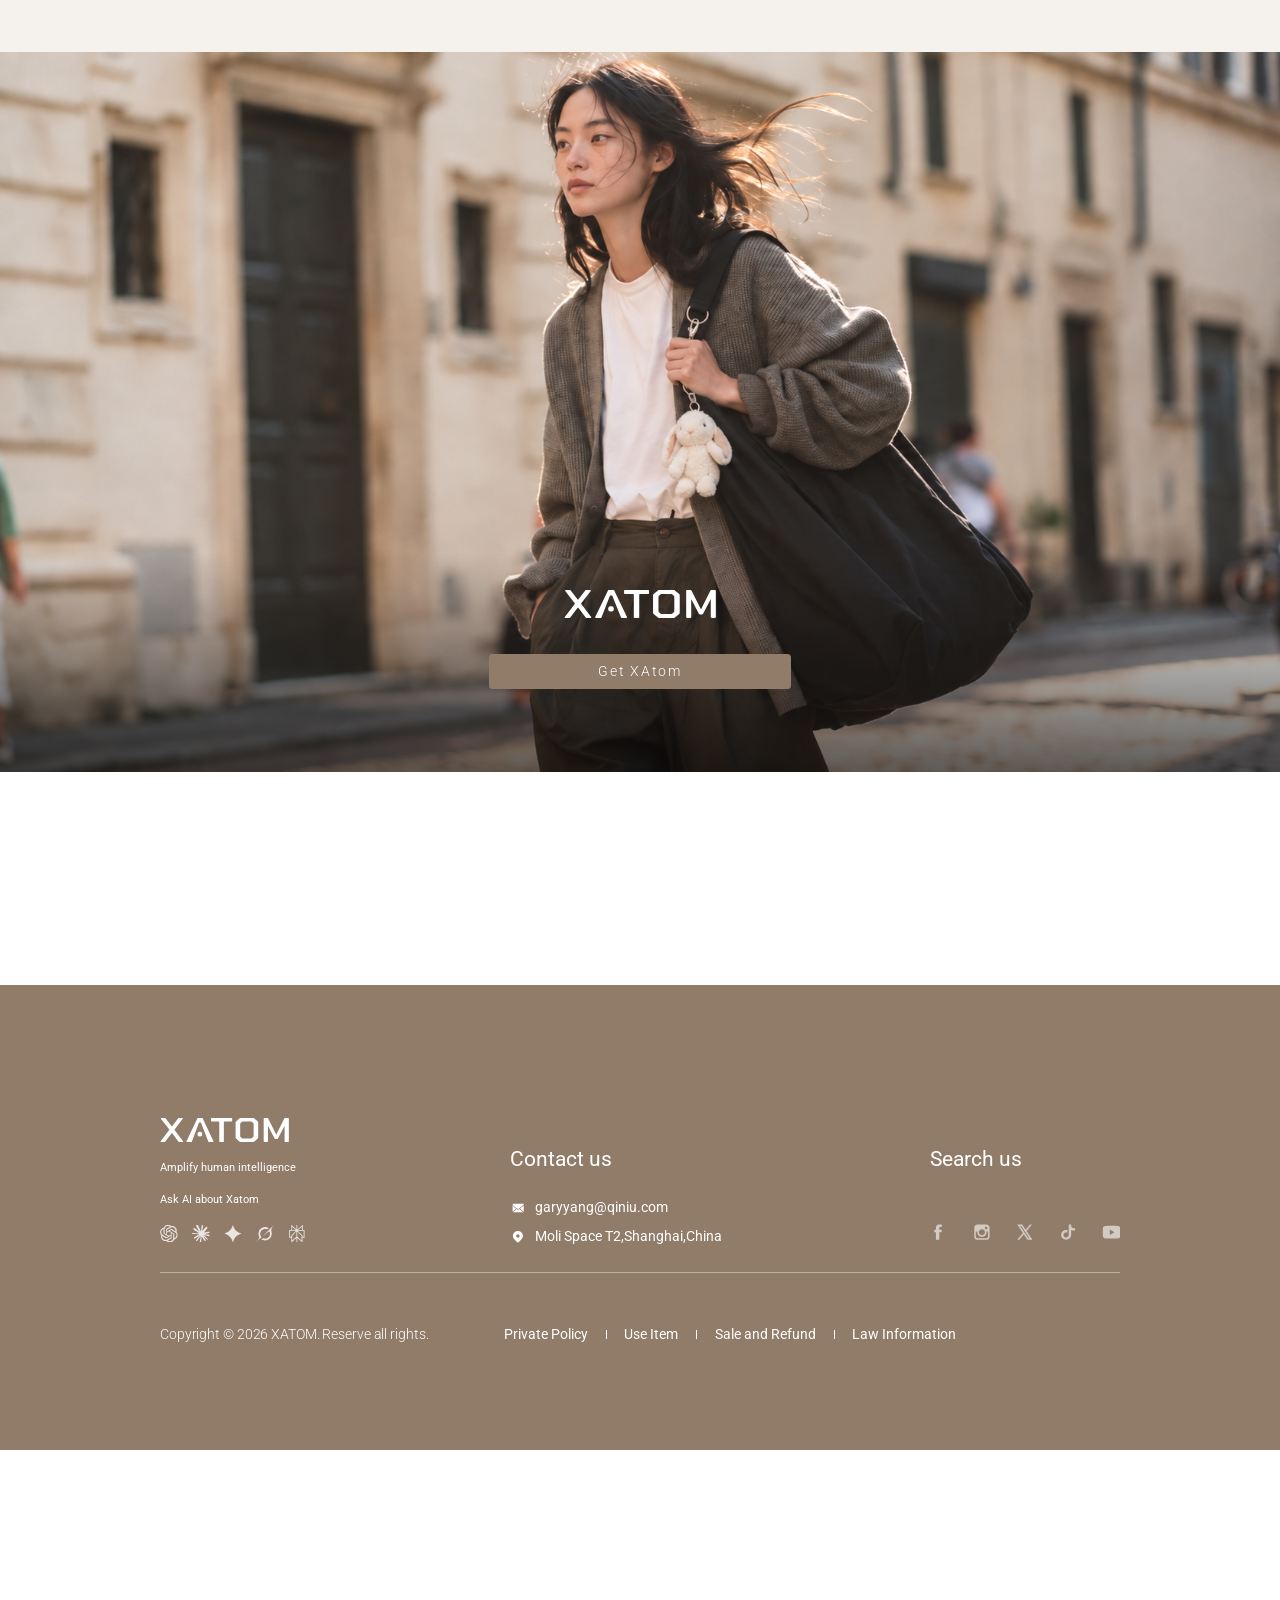
==== commit 3e25f647: "Show Figma logo on all mobile scene cards" ====
--- a/index.html
+++ b/index.html
@@ -15,7 +15,7 @@
   <title>XATOM</title>
   <link rel="stylesheet" href="styles.css?v=card-alignment-4" />
   <link rel="stylesheet" href="footer.css?v=live-language-3" />
-  <link rel="stylesheet" href="mobile.css?v=live-language-3" />
+  <link rel="stylesheet" href="mobile.css?v=capture-logo-4" />
   <link rel="stylesheet" href="scroll-motion.css?v=2" />
   <style>
     html[data-mobile-preview]{min-width:0;background:#171717}
@@ -320,7 +320,7 @@
           <p class="capture-mobile-caption">On The Desk</p>
         </div>
 
-        <img class="capture-brand" src="assets/capture/xatom-white.svg" alt="" aria-hidden="true" />
+        <picture class="capture-brand" aria-hidden="true"><source media="(max-width:767px)" srcset="assets/capture/xatom-white-mobile.svg" /><img src="assets/capture/xatom-white.svg" alt="" /></picture>
         <div class="capture-gradient" aria-hidden="true"></div>
 
         <div class="capture-tabs" role="tablist" aria-label="Everyday situations">
--- a/mobile.css
+++ b/mobile.css
@@ -306,6 +306,11 @@
 
 /* Figma 2533:3695: scene captions above a shallow bottom gradient. */
 .capture-mobile-caption{display:none}
+/* Figma 2647:1895 — one shared logo remains visible on every scene. */
+.capture-brand>img{display:block}
+@media(max-width:767px){
+  body.home-page .capture-brand{display:block;left:20px;top:40px;width:96.636139px;height:18px;pointer-events:none}
+}
 @media(max-width:767px){
   body.home-page .capture-gradient{inset:79.58% 0 0;background:url('assets/capture/mobile-caption-gradient.png') center / 100% 100% no-repeat;opacity:.4}
   body.home-page .capture-mobile-caption{display:block;position:absolute;z-index:2;left:0;right:0;top:92.27%;transform:translateY(-50%);margin:0;padding:0 16px;color:#fff;font-family:Roboto,Arial,Helvetica,sans-serif;font-size:16px;font-weight:500;line-height:normal;text-align:center;pointer-events:none}
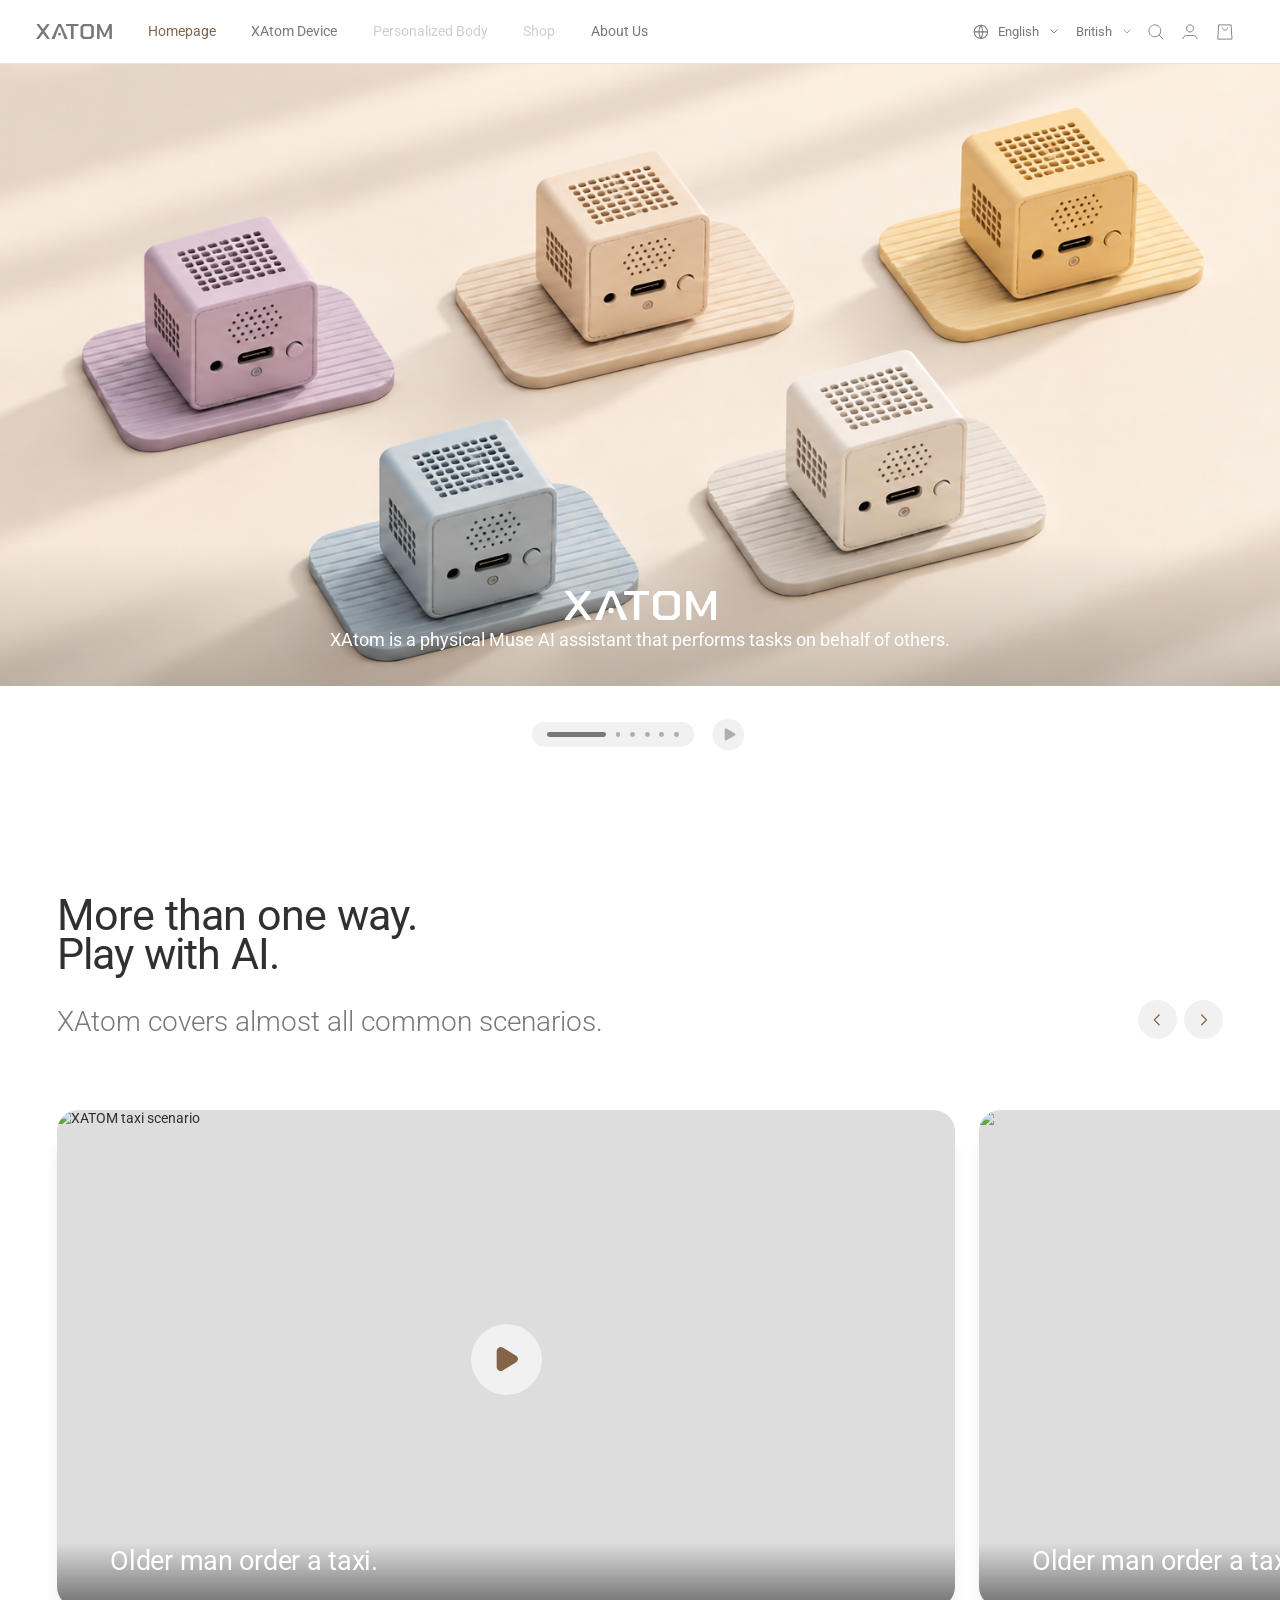
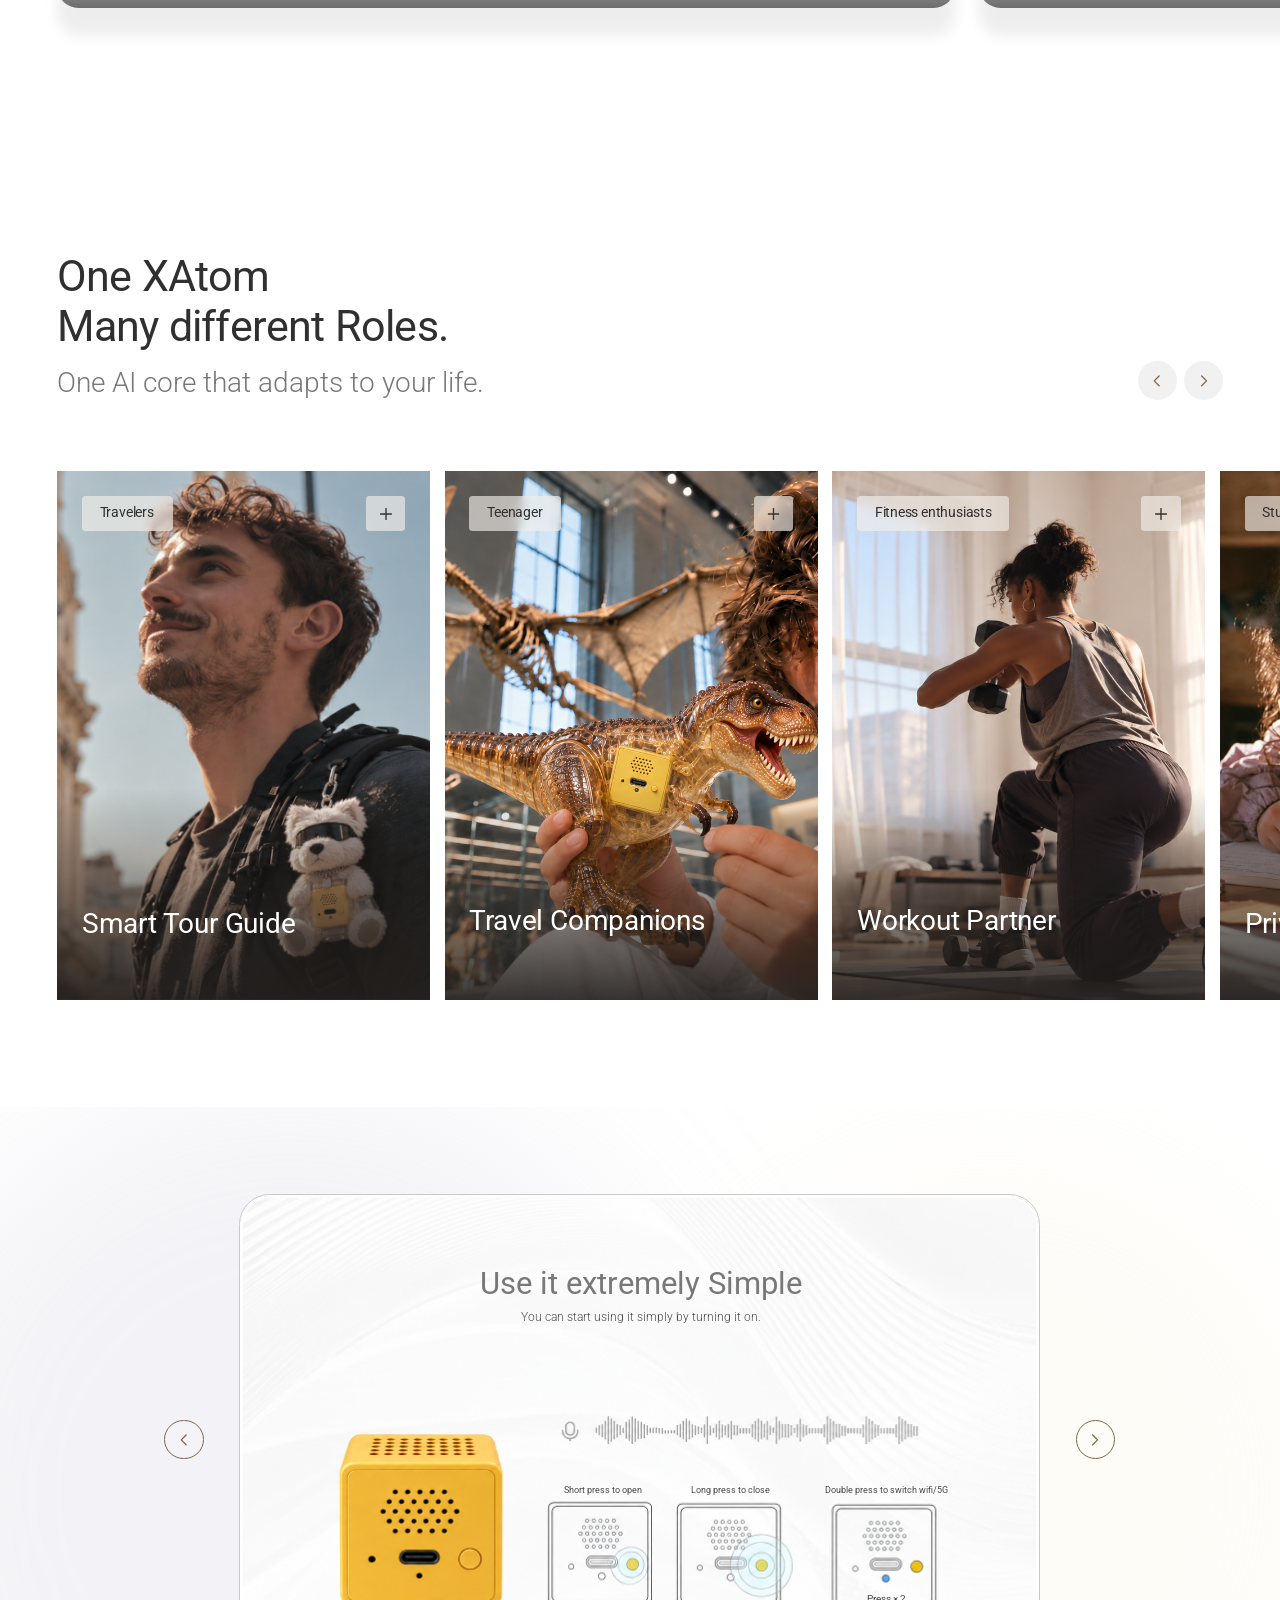
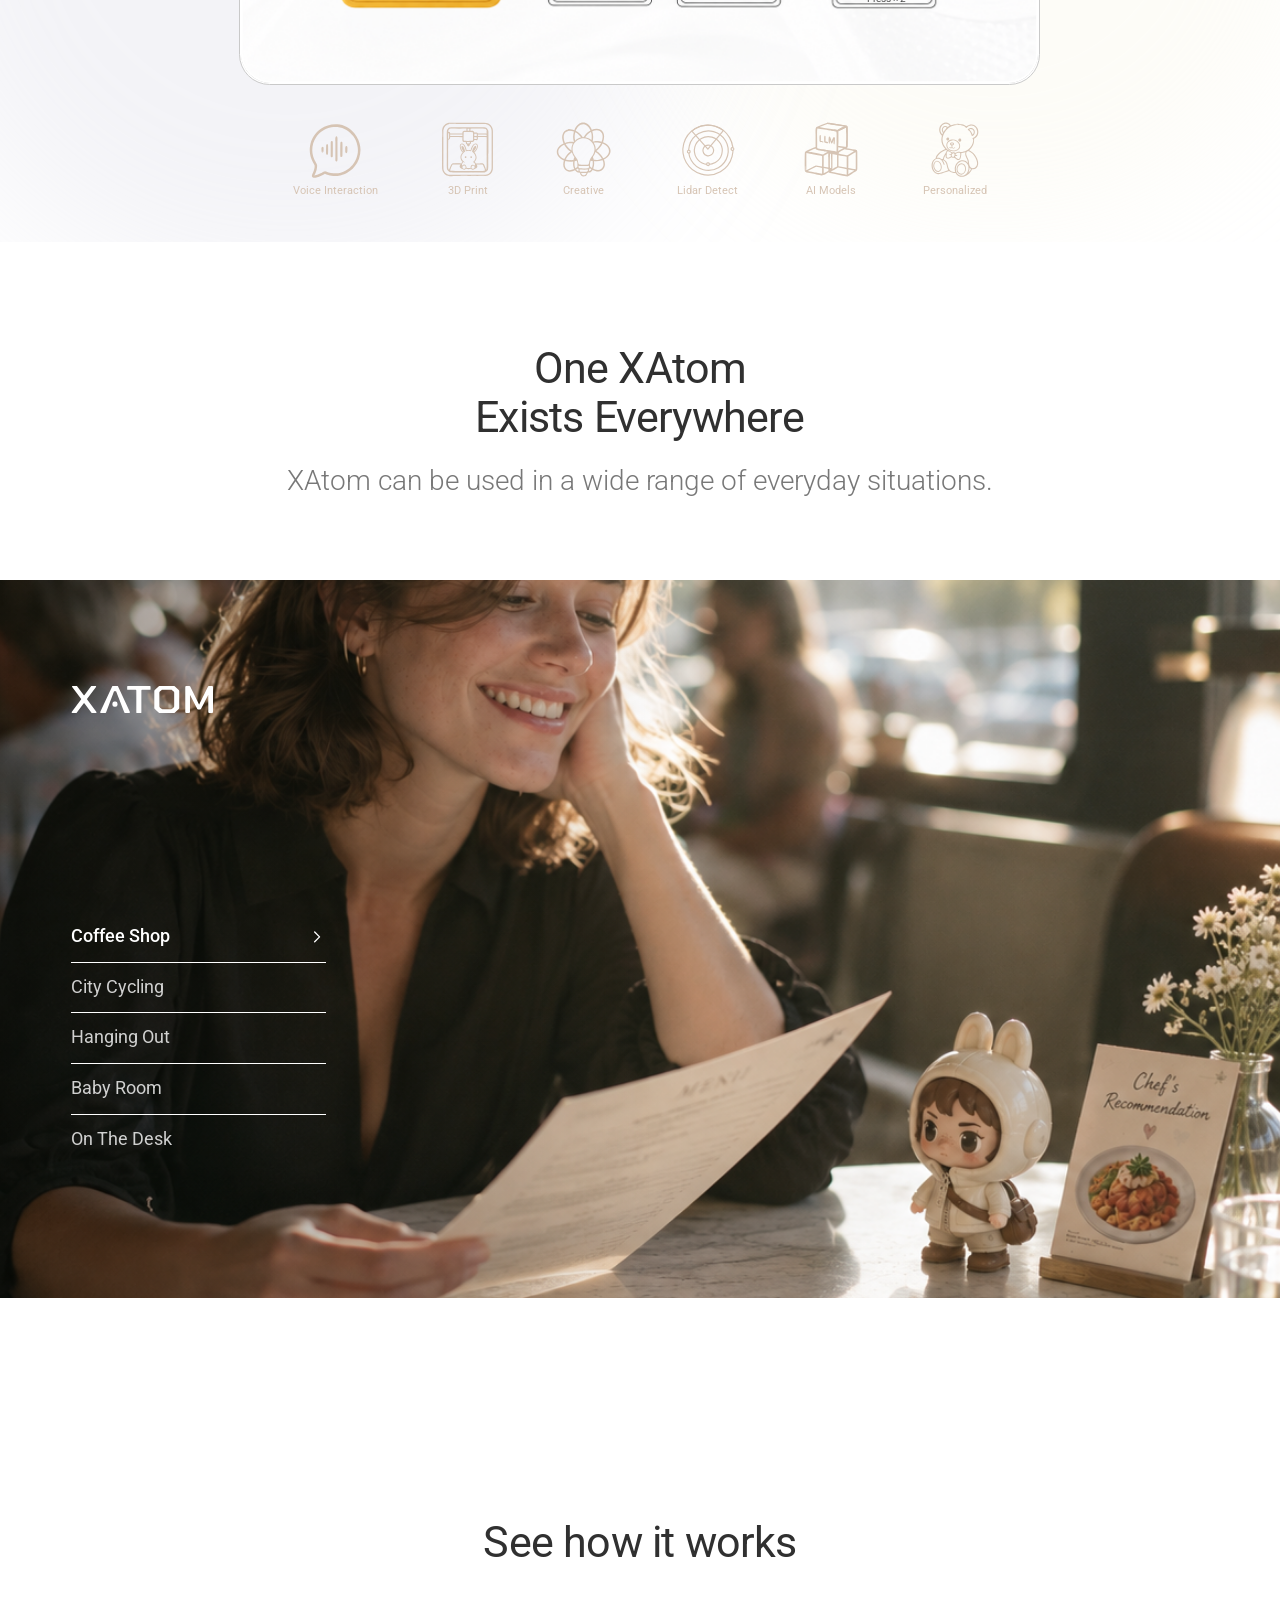
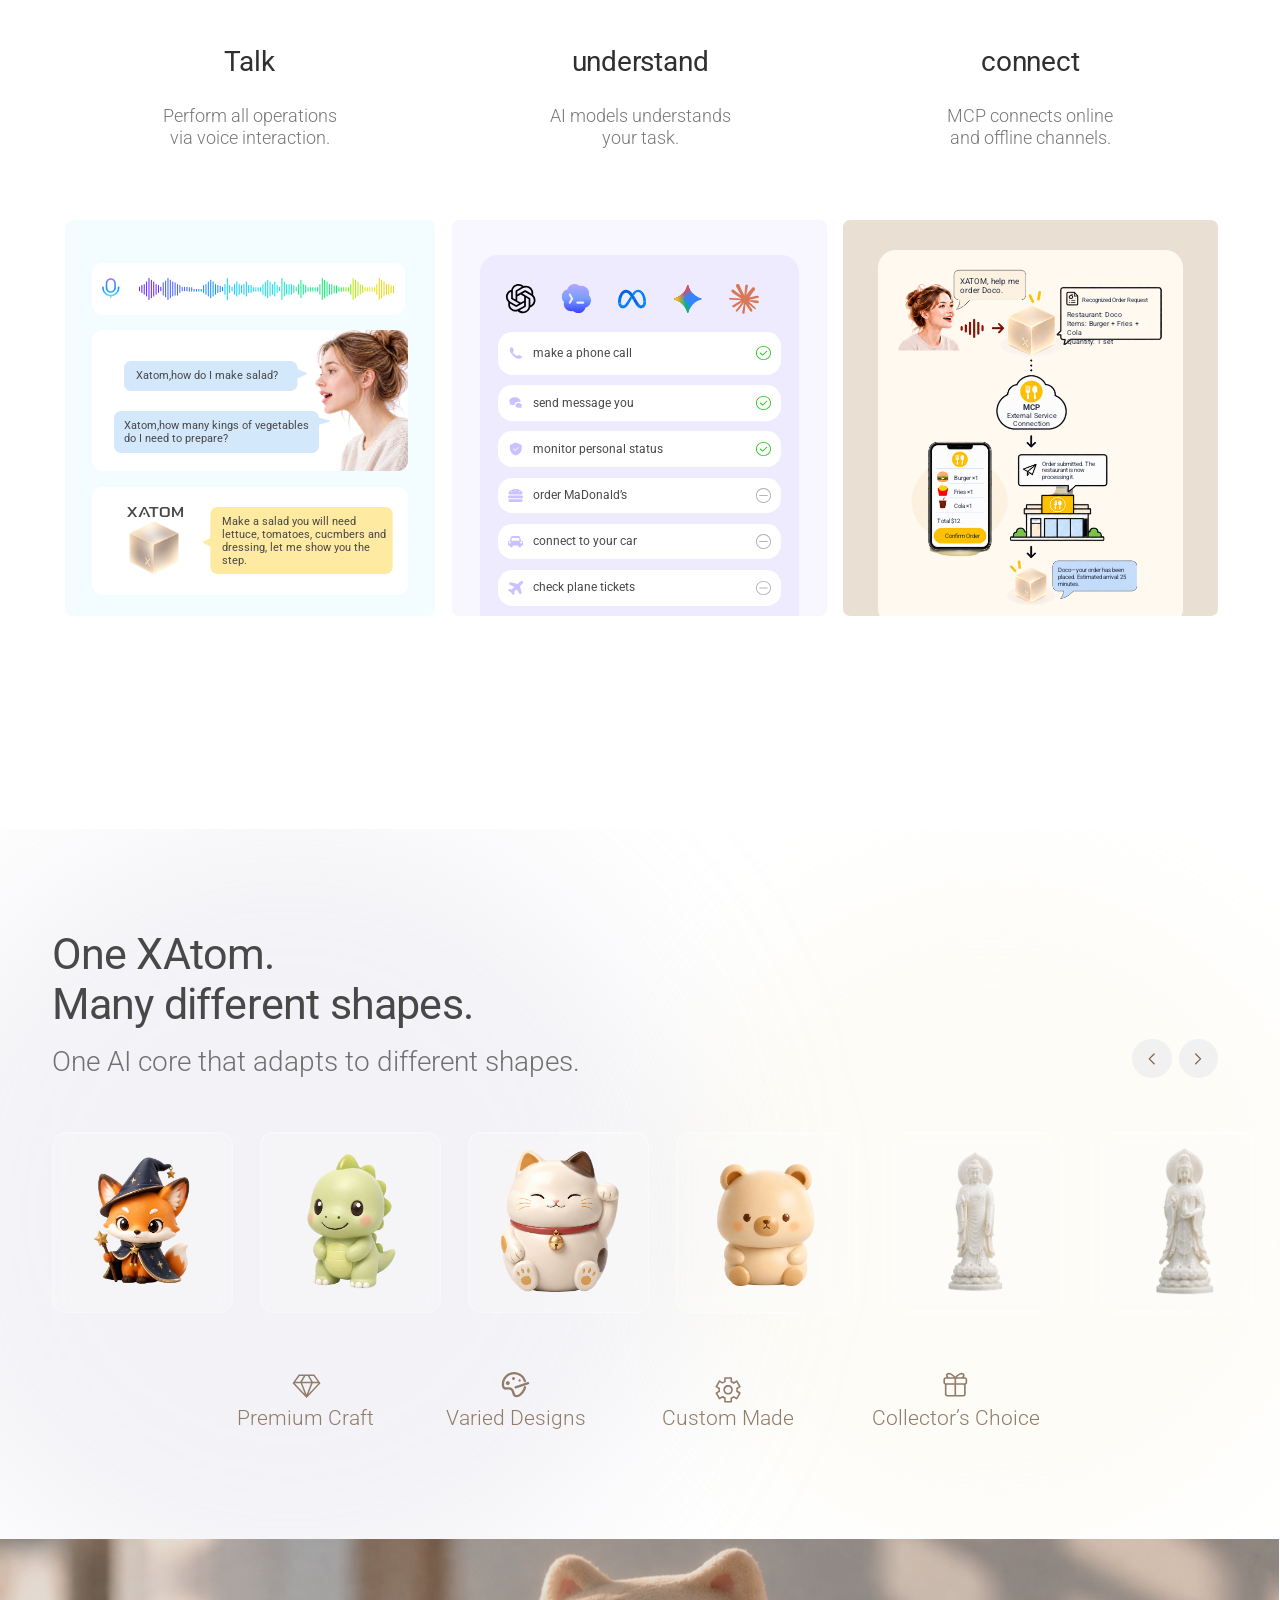
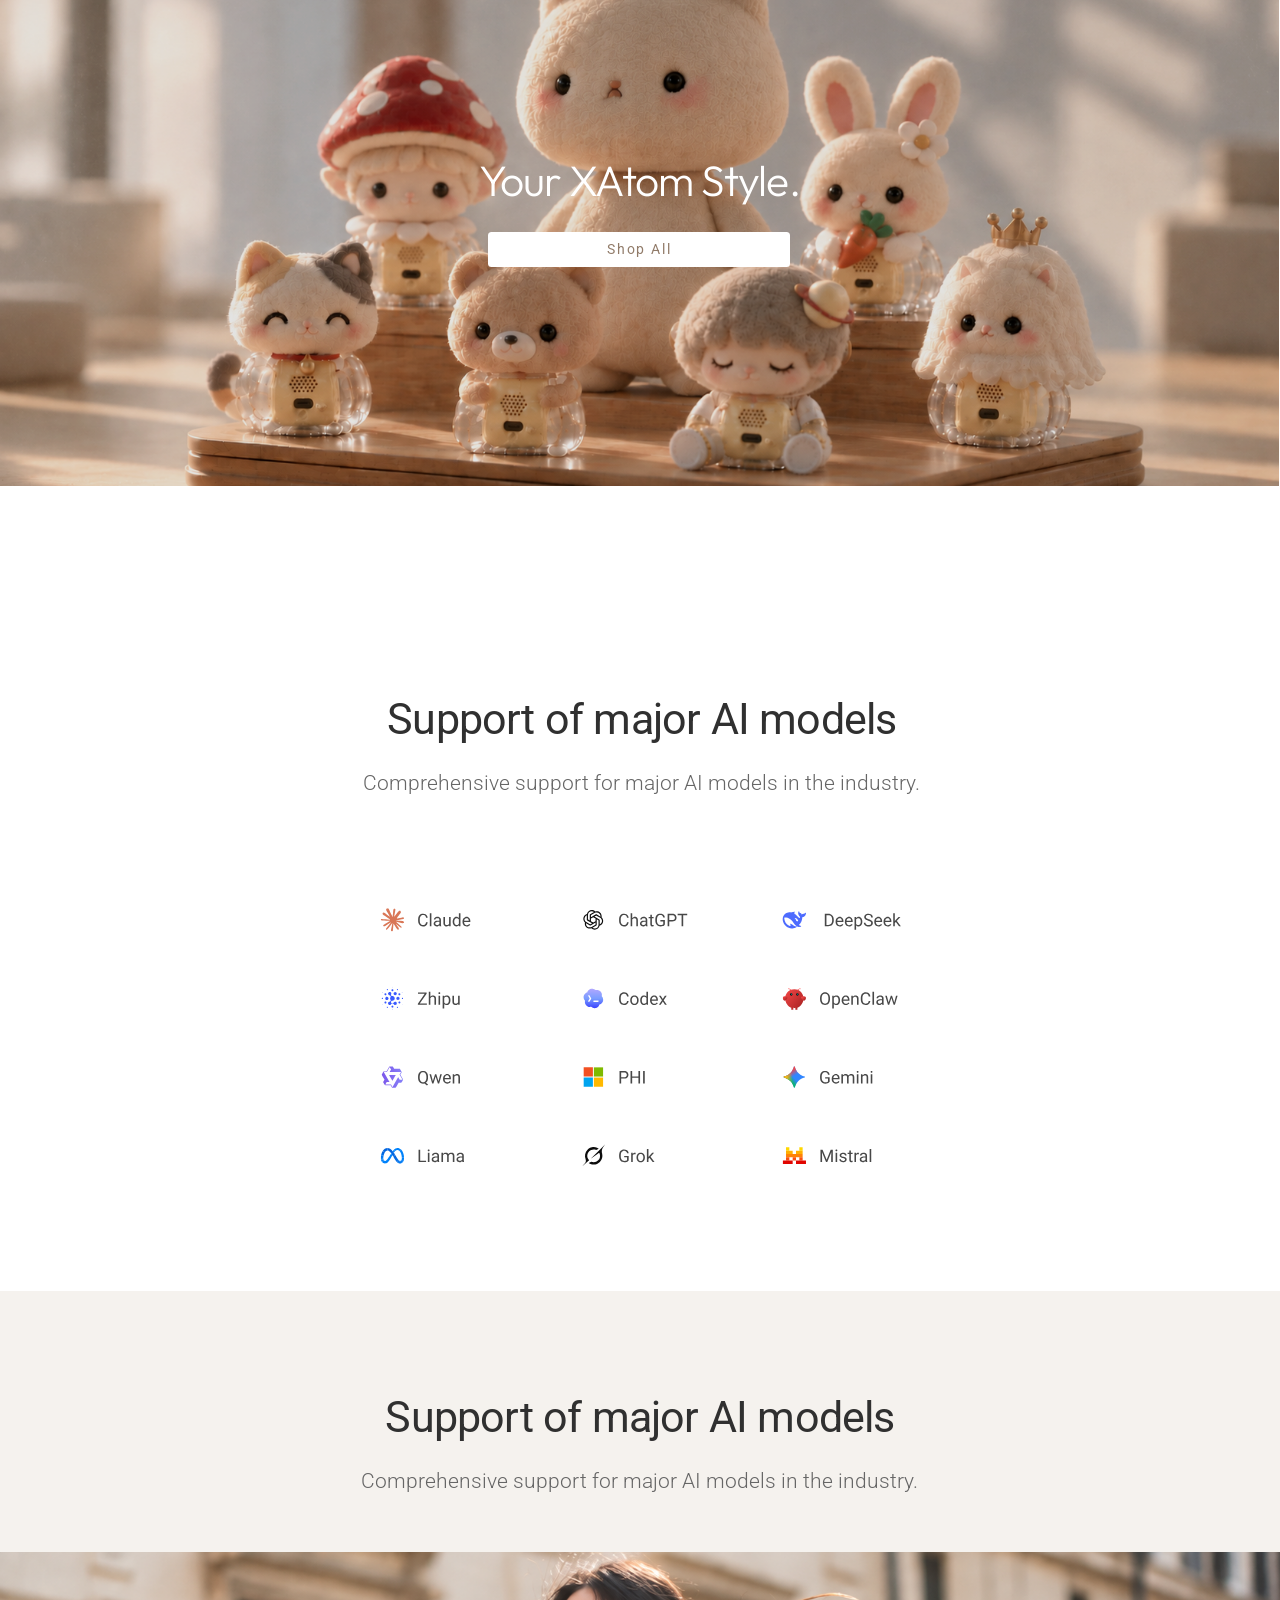
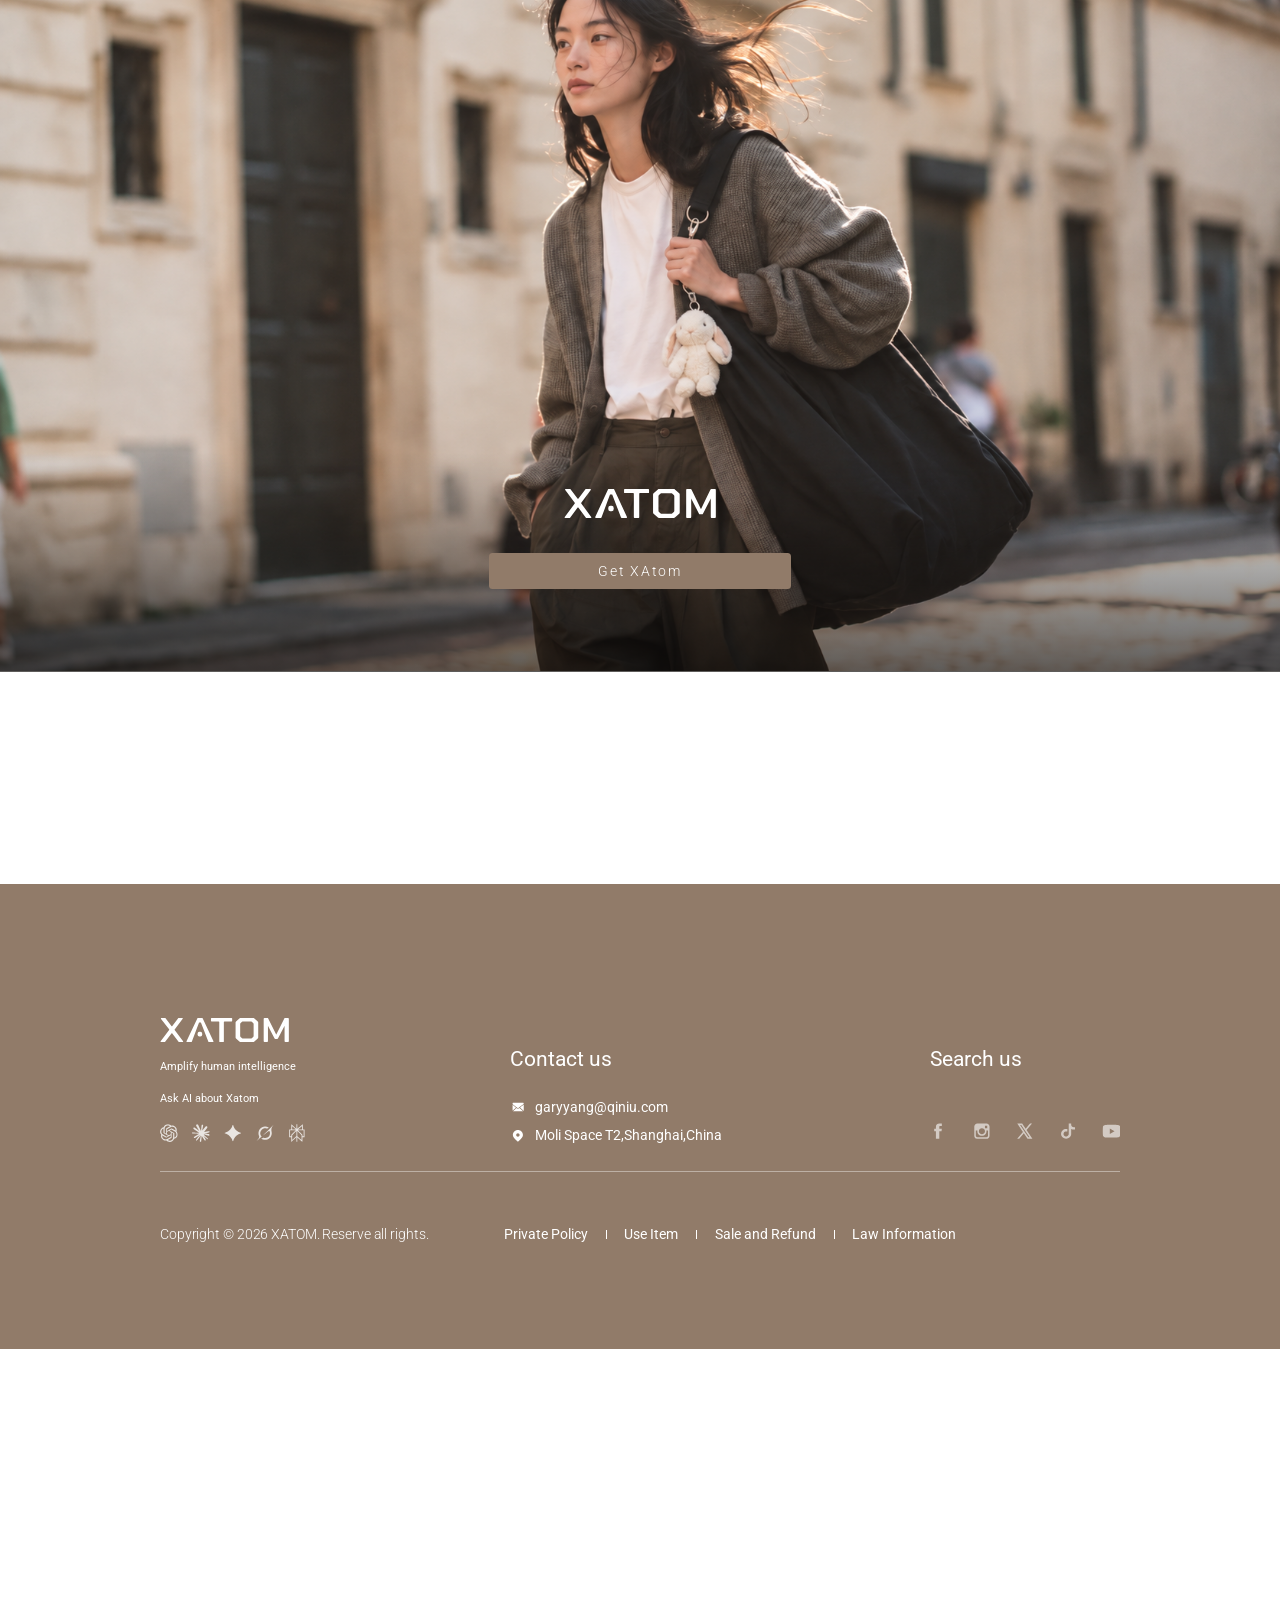
==== commit f13197ae: "Align homepage banners with 700px Figma layouts" ====
--- a/index.html
+++ b/index.html
@@ -30,7 +30,7 @@
     }
   </style>
   <link rel="stylesheet" href="language-picker.css?v=header-language-icon-1" />
-  <link rel="stylesheet" href="hero-layout.css?v=figma-alignment-1" />
+  <link rel="stylesheet" href="hero-layout.css?v=figma-700-1" />
 </head>
 <body class="home-page">
   <header class="nav">
@@ -70,18 +70,18 @@
           <source src="assets/hero/home-intro.mp4" type="video/mp4" />
         </video>
         <div class="hero-slide-copy hero-intro-copy">
-          <img class="hero-slide-logo" src="assets/xatom-logo.svg" alt="XATOM" />
+          <img class="hero-slide-logo" src="assets/hero/logo-white-32.svg" alt="XATOM" />
           <p>XAtom is a physical Muse AI assistant that performs tasks on behalf of others.</p>
         </div>
         <div class="hero-mobile-copy"><img src="assets/xatom-logo.svg" alt="XATOM" /></div>
       </article>
-      <article class="hero-slide hero-slide-2" aria-hidden="true"><picture class="hero-responsive-picture"><source media="(max-width:767px)" srcset="assets/hero/scene-2-neutral.png" /><img src="assets/hero/scene-2-neutral.png" alt="XATOM devices demonstrating multiple everyday roles" /></picture><div class="hero-badge-crop"><div class="hero-badge-coordinates"><span class="hero-live-badge hero-badge-meeting" style="left:12.918660%;top:40.701382%;width:3.887560%;--badge-angle:-6deg">Meeting</span><span class="hero-live-badge hero-badge-taxi" style="left:47.966507%;top:27.311371%;width:2.392344%;--badge-angle:0deg">Taxi</span><span class="hero-live-badge hero-badge-emergency" style="left:83.492823%;top:29.968119%;width:4.784689%;--badge-angle:0deg">Emergency</span><span class="hero-live-badge hero-badge-stocks" style="left:37.260766%;top:54.835282%;width:3.289474%;--badge-angle:-4deg">Stocks</span><span class="hero-live-badge hero-badge-delivery" style="left:66.866029%;top:53.347503%;width:3.887560%;--badge-angle:0deg">Delivery</span><span class="hero-live-badge hero-badge-travel" style="left:15.131579%;top:79.171095%;width:3.169856%;--badge-angle:-2deg">Travel</span><span class="hero-live-badge hero-badge-chat" style="left:51.794258%;top:81.402763%;width:2.392344%;--badge-angle:-3deg">Chat</span><span class="hero-live-badge hero-badge-care" style="left:85.645933%;top:78.639745%;width:2.392344%;--badge-angle:-3deg">Care</span></div></div><div class="hero-slide-copy"><img class="hero-slide-logo" src="assets/xatom-logo.svg" alt="XATOM" /><h2>Mini · Versatile · Smart</h2><p>A new generation of physical AI agents.</p></div><div class="hero-mobile-copy"><img src="assets/xatom-logo.svg" alt="XATOM" /><p>Mini · Versatile · Smart</p></div></article>
-      <article class="hero-slide hero-slide-3" aria-hidden="true"><picture class="hero-responsive-picture"><source media="(max-width:767px)" srcset="assets/hero/mobile-3.png" /><img src="assets/hero/scene-3.png" alt="XATOM integrated into a bedside lamp for day and night" /></picture><div class="hero-slide-copy"><img class="hero-slide-logo" src="assets/xatom-logo.svg" alt="XATOM" /><h2>Versatile Settings · Natural · Distinctive Style</h2><p>It supports intelligent interaction across multiple scenarios—whether at home, in the office, on the go, or in the car—integrating smart companionship into every aspect of your life and meeting your diverse needs anytime, anywhere.</p></div><div class="hero-mobile-copy"><img src="assets/xatom-logo.svg" alt="XATOM" /><p>Versatile Settings · Natural · Distinctive Style</p></div><img class="hero-mobile-clock" src="assets/hero/mobile-7.svg" alt="24 hours" /></article>
-      <article class="hero-slide hero-slide-4" aria-hidden="true"><picture class="hero-responsive-picture"><source media="(max-width:767px)" srcset="assets/hero/mobile-4.png" /><img src="assets/hero/scene-4.png" alt="Personalized XATOM casings and modular combinations" /></picture><div class="hero-slide-copy"><img class="hero-slide-logo" src="assets/xatom-logo.svg" alt="XATOM" /><h2>Freedom · Uniqueness · Individuality</h2><p>Offering a wide range of personalized casings and modular combinations, it supports free mixing and matching as well as creative customization, unlocking a unique modular smart experience tailored to you.</p></div><div class="hero-mobile-copy"><img src="assets/xatom-logo.svg" alt="XATOM" /><p>Freedom · Uniqueness · Individuality</p></div></article>
-      <article class="hero-slide hero-slide-5" aria-hidden="true"><picture class="hero-responsive-picture"><source media="(max-width:767px)" srcset="assets/hero/mobile-5.png" /><img src="assets/hero/scene-5.png" alt="Four XATOM camera modules in different colors" /></picture><div class="hero-slide-copy"><img class="hero-slide-logo" src="assets/xatom-logo.svg" alt="XATOM" /></div><div class="hero-mobile-copy"><img src="assets/xatom-logo.svg" alt="XATOM" /></div></article>
-      <article class="hero-slide hero-slide-6" aria-hidden="true"><picture class="hero-responsive-picture"><source media="(max-width:767px)" srcset="assets/hero/mobile-6.png" /><img src="assets/hero/6-background.png" alt="Three XATOM devices balanced vertically" /></picture>
+      <article class="hero-slide hero-slide-2" aria-hidden="true"><picture class="hero-responsive-picture"><source media="(max-width:767px)" srcset="assets/hero/scene-2-neutral.png" /><img src="assets/hero/scene-2-neutral.png" alt="XATOM devices demonstrating multiple everyday roles" /></picture><div class="hero-badge-crop"><div class="hero-badge-coordinates"><span class="hero-live-badge hero-badge-meeting" style="left:12.918660%;top:40.701382%;width:3.887560%;--badge-angle:-6deg">Meeting</span><span class="hero-live-badge hero-badge-taxi" style="left:47.966507%;top:27.311371%;width:2.392344%;--badge-angle:0deg">Taxi</span><span class="hero-live-badge hero-badge-emergency" style="left:83.492823%;top:29.968119%;width:4.784689%;--badge-angle:0deg">Emergency</span><span class="hero-live-badge hero-badge-stocks" style="left:37.260766%;top:54.835282%;width:3.289474%;--badge-angle:-4deg">Stocks</span><span class="hero-live-badge hero-badge-delivery" style="left:66.866029%;top:53.347503%;width:3.887560%;--badge-angle:0deg">Delivery</span><span class="hero-live-badge hero-badge-travel" style="left:15.131579%;top:79.171095%;width:3.169856%;--badge-angle:-2deg">Travel</span><span class="hero-live-badge hero-badge-chat" style="left:51.794258%;top:81.402763%;width:2.392344%;--badge-angle:-3deg">Chat</span><span class="hero-live-badge hero-badge-care" style="left:85.645933%;top:78.639745%;width:2.392344%;--badge-angle:-3deg">Care</span></div></div><div class="hero-slide-copy"><img class="hero-slide-logo" src="assets/hero/logo-white-32.svg" alt="XATOM" /><h2>Mini · Versatile · Smart</h2><p>A new generation of physical AI agents.</p></div><div class="hero-mobile-copy"><img src="assets/xatom-logo.svg" alt="XATOM" /><p>Mini · Versatile · Smart</p></div></article>
+      <article class="hero-slide hero-slide-3" aria-hidden="true"><picture class="hero-responsive-picture"><source media="(max-width:767px)" srcset="assets/hero/mobile-3.png" /><img src="assets/hero/scene-3.png" alt="XATOM integrated into a bedside lamp for day and night" /></picture><div class="hero-slide-copy"><img class="hero-slide-logo" src="assets/hero/logo-white-30.svg" alt="XATOM" /><h2>Versatile Settings · Natural · Distinctive Style</h2><p>It supports intelligent interaction across multiple scenarios—whether at home, in the office, on the go, or in the car—integrating smart companionship into every aspect of your life and meeting your diverse needs anytime, anywhere.</p></div><div class="hero-mobile-copy"><img src="assets/xatom-logo.svg" alt="XATOM" /><p>Versatile Settings · Natural · Distinctive Style</p></div><img class="hero-mobile-clock" src="assets/hero/mobile-7.svg" alt="24 hours" /></article>
+      <article class="hero-slide hero-slide-4" aria-hidden="true"><picture class="hero-responsive-picture"><source media="(max-width:767px)" srcset="assets/hero/mobile-4.png" /><img src="assets/hero/scene-4.png" alt="Personalized XATOM casings and modular combinations" /></picture><div class="hero-slide-copy"><img class="hero-slide-logo" src="assets/hero/logo-white-30.svg" alt="XATOM" /><h2>Freedom · Uniqueness · Individuality</h2><p>Offering a wide range of personalized casings and modular combinations, it supports free mixing and matching as well as creative customization, unlocking a unique modular smart experience tailored to you.</p></div><div class="hero-mobile-copy"><img src="assets/xatom-logo.svg" alt="XATOM" /><p>Freedom · Uniqueness · Individuality</p></div></article>
+      <article class="hero-slide hero-slide-5" aria-hidden="true"><picture class="hero-responsive-picture"><source media="(max-width:767px)" srcset="assets/hero/mobile-5.png" /><img src="assets/hero/scene-5.png" alt="Four XATOM camera modules in different colors" /></picture><div class="hero-slide-copy"><img class="hero-slide-logo" src="assets/hero/logo-gray-35.svg" alt="XATOM" /></div><div class="hero-mobile-copy"><img src="assets/xatom-logo.svg" alt="XATOM" /></div></article>
+      <article class="hero-slide hero-slide-6" aria-hidden="true"><picture class="hero-responsive-picture"><source media="(max-width:767px)" srcset="assets/hero/mobile-6.png" /><img src="assets/hero/scene-6.png" alt="Three XATOM devices balanced vertically" /></picture>
         <div class="hero-slide-copy">
-          <img class="hero-slide-logo" src="assets/xatom-logo.svg" alt="XATOM" />
+          <img class="hero-slide-logo" src="assets/hero/logo-gray-35.svg" alt="XATOM" />
           <p>XATOM is a smart, miniature AI interaction device designed around the core concepts of compact size, seamless integration, and powerful intelligence. Thanks to its embedded design, it can be integrated into everyday objects for easy portability, bringing intelligence to every aspect of daily life.</p>
           <a class="button" href="xatom-device.html">Get XAtom</a>
         </div>
--- a/hero-layout.css
+++ b/hero-layout.css
@@ -1,23 +1,101 @@
-/* Figma banner frames 2505:909 / 932 / 922 / 946 / 955 / 960.
-   Media, masks and text keep the same coordinates in both languages. */
-@media(min-width:768px){
- body.home-page .hero .hero-slide{isolation:isolate}
- body.home-page .hero .hero-slide-1{background:#fff;height:813px}
- body.home-page .hero .hero-slide-2{background:#f8e7d9;height:813px}
- body.home-page .hero .hero-slide-3,body.home-page .hero .hero-slide-4{background:#fff;height:798px}
- body.home-page .hero .hero-slide-5{background:#fff;height:783px}
- body.home-page .hero .hero-slide-6{background:#f9ecdf;height:813px}
- body.home-page .hero .hero-slide::after{inset:auto;left:0;top:0;right:auto;bottom:auto;width:1440px;transform:none;mix-blend-mode:multiply}
- body.home-page .hero .hero-slide-1::after{top:347px;height:466px;background:linear-gradient(180deg,rgba(255,255,255,.4) 53.792%,rgba(94,92,90,.4) 100%)}
- body.home-page .hero .hero-slide-2::after{top:455px;height:358px;background:linear-gradient(180deg,rgba(255,255,255,.4) 53.792%,rgba(94,92,90,.4) 100%)}
- body.home-page .hero .hero-slide-3::after{top:0;height:798px;background:linear-gradient(180deg,#fff 53.792%,#5e5c5a 100%)}
- body.home-page .hero .hero-slide-4::after{top:0;height:275px;background:linear-gradient(180deg,#d6c2b3 0%,#fff 100%)}
- body.home-page .hero .hero-slide-5::after,body.home-page .hero .hero-slide-6::after{display:none}
- body.home-page .hero .hero-slide-copy{justify-content:flex-start}
- body.home-page .hero .hero-slide-copy>*{flex:none}
- body.home-page .hero .hero-slide-copy p{display:block;text-align:inherit}
- body.home-page .hero .hero-slide-3 .hero-slide-copy{left:0;top:603px;bottom:auto;width:1203px;height:195px;padding:40px;gap:12px}
- body.home-page .hero .hero-slide-3 .hero-slide-copy h2,body.home-page .hero .hero-slide-4 .hero-slide-copy h2{height:23px;line-height:23px;font-weight:500}
- body.home-page .hero .hero-slide-3 .hero-slide-copy p,body.home-page .hero .hero-slide-4 .hero-slide-copy p{height:38px;line-height:19px}
- body.home-page .hero .hero-slide-6 .hero-slide-copy p{height:76px;line-height:19px}
+/* Figma 2539:621 — six desktop banners on a 1440 × 700 artboard.
+   Keep media, masks and copy anchored identically in both languages. */
+@media (min-width: 768px) {
+  body.home-page .hero { height: 776px; }
+  body.home-page .hero .hero-slide {
+    height: 700px;
+    isolation: isolate;
+    background: #fff;
+  }
+  body.home-page .hero .hero-slide-1,
+  body.home-page .hero .hero-slide-6 { background: #f9ecdf; }
+  body.home-page .hero .hero-slide-2 { background: #f8e7d9; }
+  body.home-page .hero .hero-pagination { top: 732px; }
+
+  body.home-page .hero .hero-responsive-picture > img { object-fit: cover; }
+  body.home-page .hero .hero-slide-1 .hero-responsive-picture > img {
+    left: -164px; top: -75px; width: 1767.5px; height: 808px;
+  }
+  body.home-page .hero .hero-slide-2 .hero-responsive-picture > img,
+  body.home-page .hero .hero-slide-2 .hero-badge-crop {
+    left: -.614px; top: 0; width: 1441.228px; height: 700px;
+  }
+  body.home-page .hero .hero-slide-3 .hero-responsive-picture > img {
+    left: 0; top: -24px; width: 1440px; height: 810.431px;
+  }
+  body.home-page .hero .hero-slide-4 .hero-responsive-picture > img {
+    left: -12px; top: -49px; width: 1464.957px; height: 824.476px;
+  }
+  body.home-page .hero .hero-slide-5 .hero-responsive-picture > img {
+    left: -194px; top: -63px; width: 1781.607px; height: 826px;
+  }
+  body.home-page .hero .hero-slide-6 .hero-responsive-picture > img {
+    left: -4px; top: -56px; width: 1444.06px; height: 812.715px;
+  }
+
+  body.home-page .hero .hero-slide::after {
+    inset: auto;
+    left: 0;
+    width: 1440px;
+    transform: none;
+    mix-blend-mode: multiply;
+  }
+  body.home-page .hero .hero-slide-1::after {
+    display: block; top: 290px; height: 466px;
+    background: linear-gradient(180deg, rgba(255,255,255,.4) 53.792%, rgba(94,92,90,.4) 100%);
+  }
+  body.home-page .hero .hero-slide-3::after {
+    display: block; top: -49px; height: 798px;
+    background: linear-gradient(180deg, #fff 53.792%, #5e5c5a 100%);
+  }
+  body.home-page .hero .hero-slide-4::after {
+    display: block; top: -49px; height: 275px;
+    background: linear-gradient(180deg, #d6c2b3 0%, #fff 100%);
+  }
+  body.home-page .hero .hero-slide-2::after,
+  body.home-page .hero .hero-slide-5::after,
+  body.home-page .hero .hero-slide-6::after { display: none; }
+
+  body.home-page .hero .hero-slide-copy {
+    background: none;
+    justify-content: flex-start;
+  }
+  body.home-page .hero .hero-slide-copy > * { flex: none; }
+  body.home-page .hero .hero-slide-copy p { display: block; text-align: inherit; }
+  body.home-page .hero .hero-slide-logo { filter: none; }
+  body.home-page .hero .hero-slide-1 .hero-slide-copy {
+    left: 0; top: auto; bottom: 0; width: 1440px; height: 107px;
+    padding: 0 40px 40px; gap: 12px; align-items: center;
+  }
+  body.home-page .hero .hero-slide-1 .hero-slide-logo,
+  body.home-page .hero .hero-slide-2 .hero-slide-logo { width: 171.798px; height: 32px; }
+  body.home-page .hero .hero-slide-1 .hero-slide-copy p {
+    width: auto; height: 23px; font-size: 20px; line-height: 23px;
+  }
+  body.home-page .hero .hero-slide-2 .hero-slide-copy {
+    left: 64px; top: 64px; bottom: auto; width: 217px; height: 64px;
+    padding: 0; gap: 9px; align-items: flex-start; text-align: left;
+  }
+  body.home-page .hero .hero-slide-2 .hero-slide-copy h2 { justify-content: flex-start; }
+  body.home-page .hero .hero-slide-2 .hero-slide-copy p { display: none; }
+  body.home-page .hero .hero-slide-3 .hero-slide-copy {
+    left: 0; top: auto; bottom: 0; width: 1203px; height: 195px;
+    padding: 40px; gap: 12px;
+  }
+  body.home-page .hero .hero-slide-4 .hero-slide-copy {
+    left: 0; top: 0; bottom: auto; width: 1204px; height: 275px;
+    padding: 80px 40px; gap: 12px;
+  }
+  body.home-page .hero .hero-slide-3 .hero-slide-copy h2,
+  body.home-page .hero .hero-slide-4 .hero-slide-copy h2 {
+    height: 23px; line-height: 23px; font-weight: 500;
+  }
+  body.home-page .hero .hero-slide-3 .hero-slide-copy p,
+  body.home-page .hero .hero-slide-4 .hero-slide-copy p { height: 38px; line-height: 19px; }
+  body.home-page .hero .hero-slide-5 .hero-slide-copy { left: 139px; top: 134px; }
+  body.home-page .hero .hero-slide-6 .hero-slide-copy { left: 151px; top: 244px; }
+  body.home-page .hero .hero-slide-5 .hero-slide-logo,
+  body.home-page .hero .hero-slide-6 .hero-slide-logo { width: 185.704px; height: 34.59px; }
+  body.home-page .hero .hero-slide-6 .hero-slide-copy p { height: 76px; line-height: 19px; color: #717171; }
+  body.home-page .hero .hero-slide-6 .button { background: #af9885; }
 }
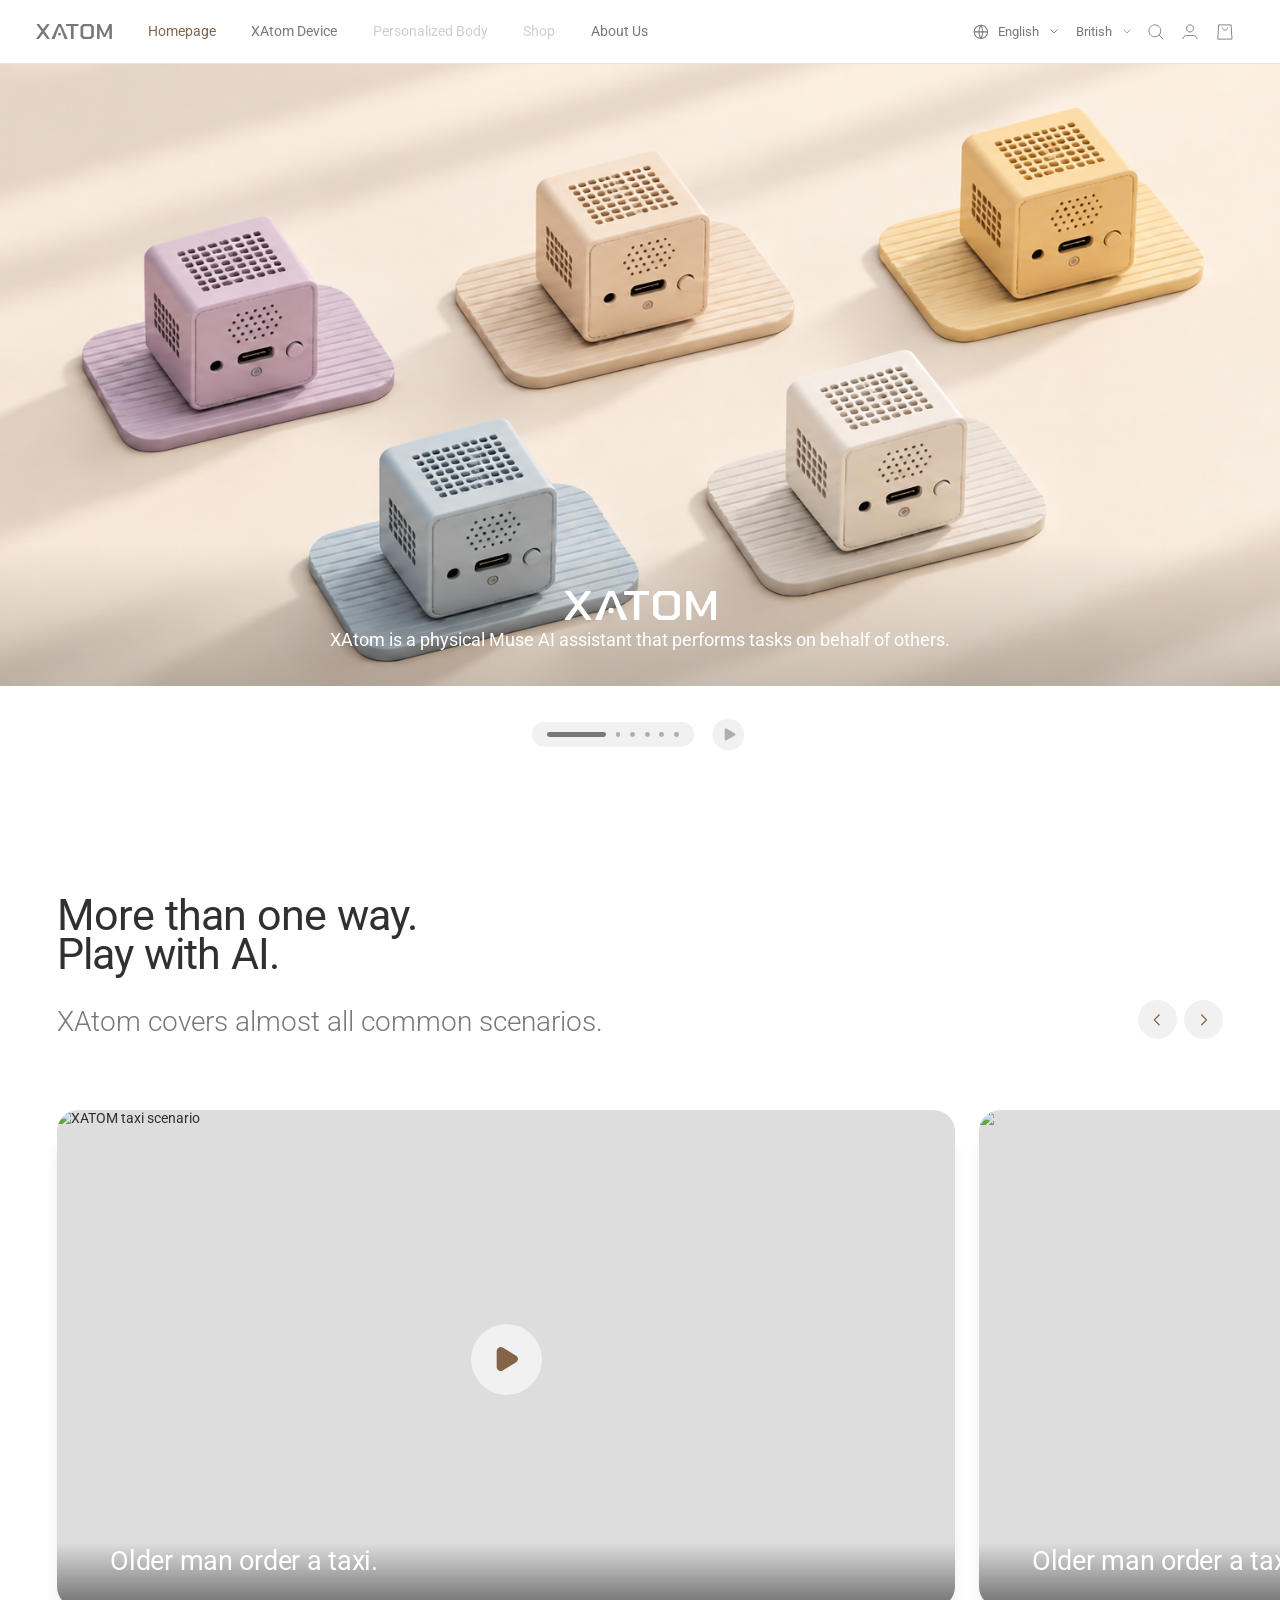
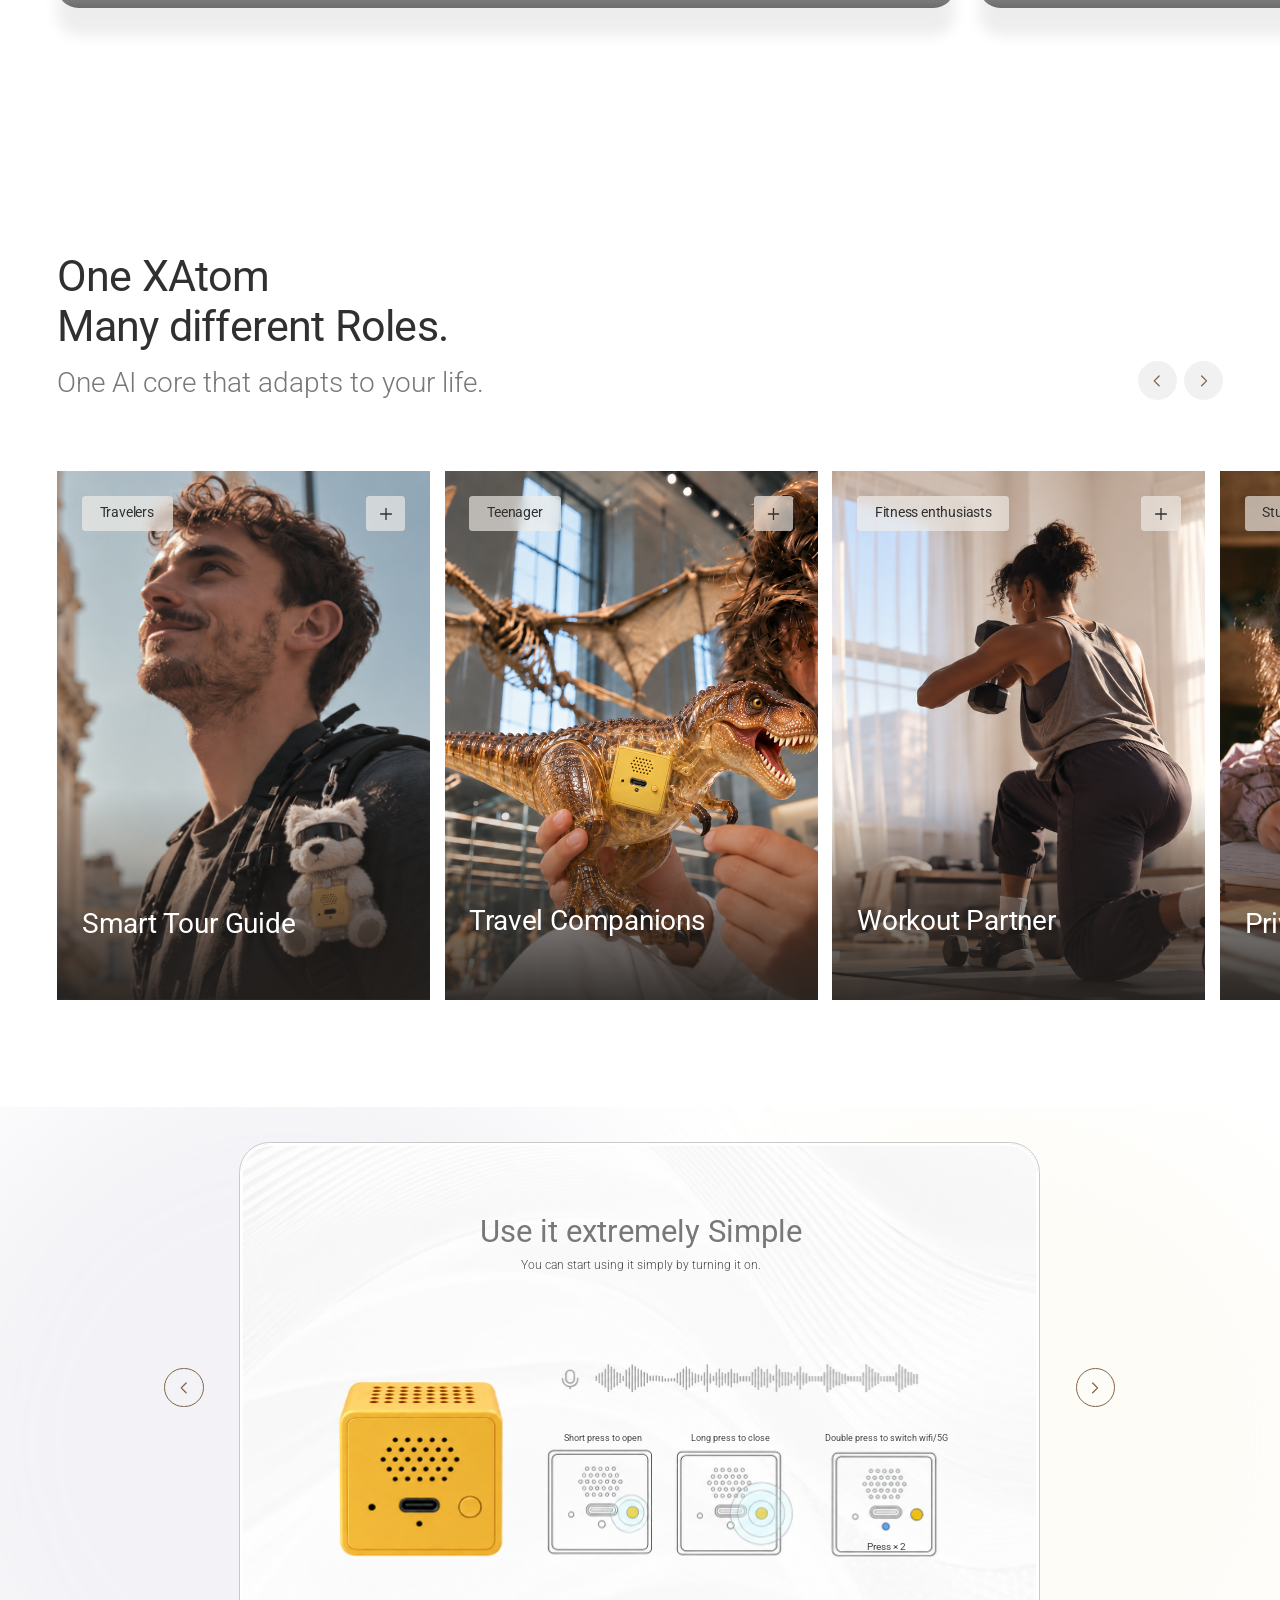
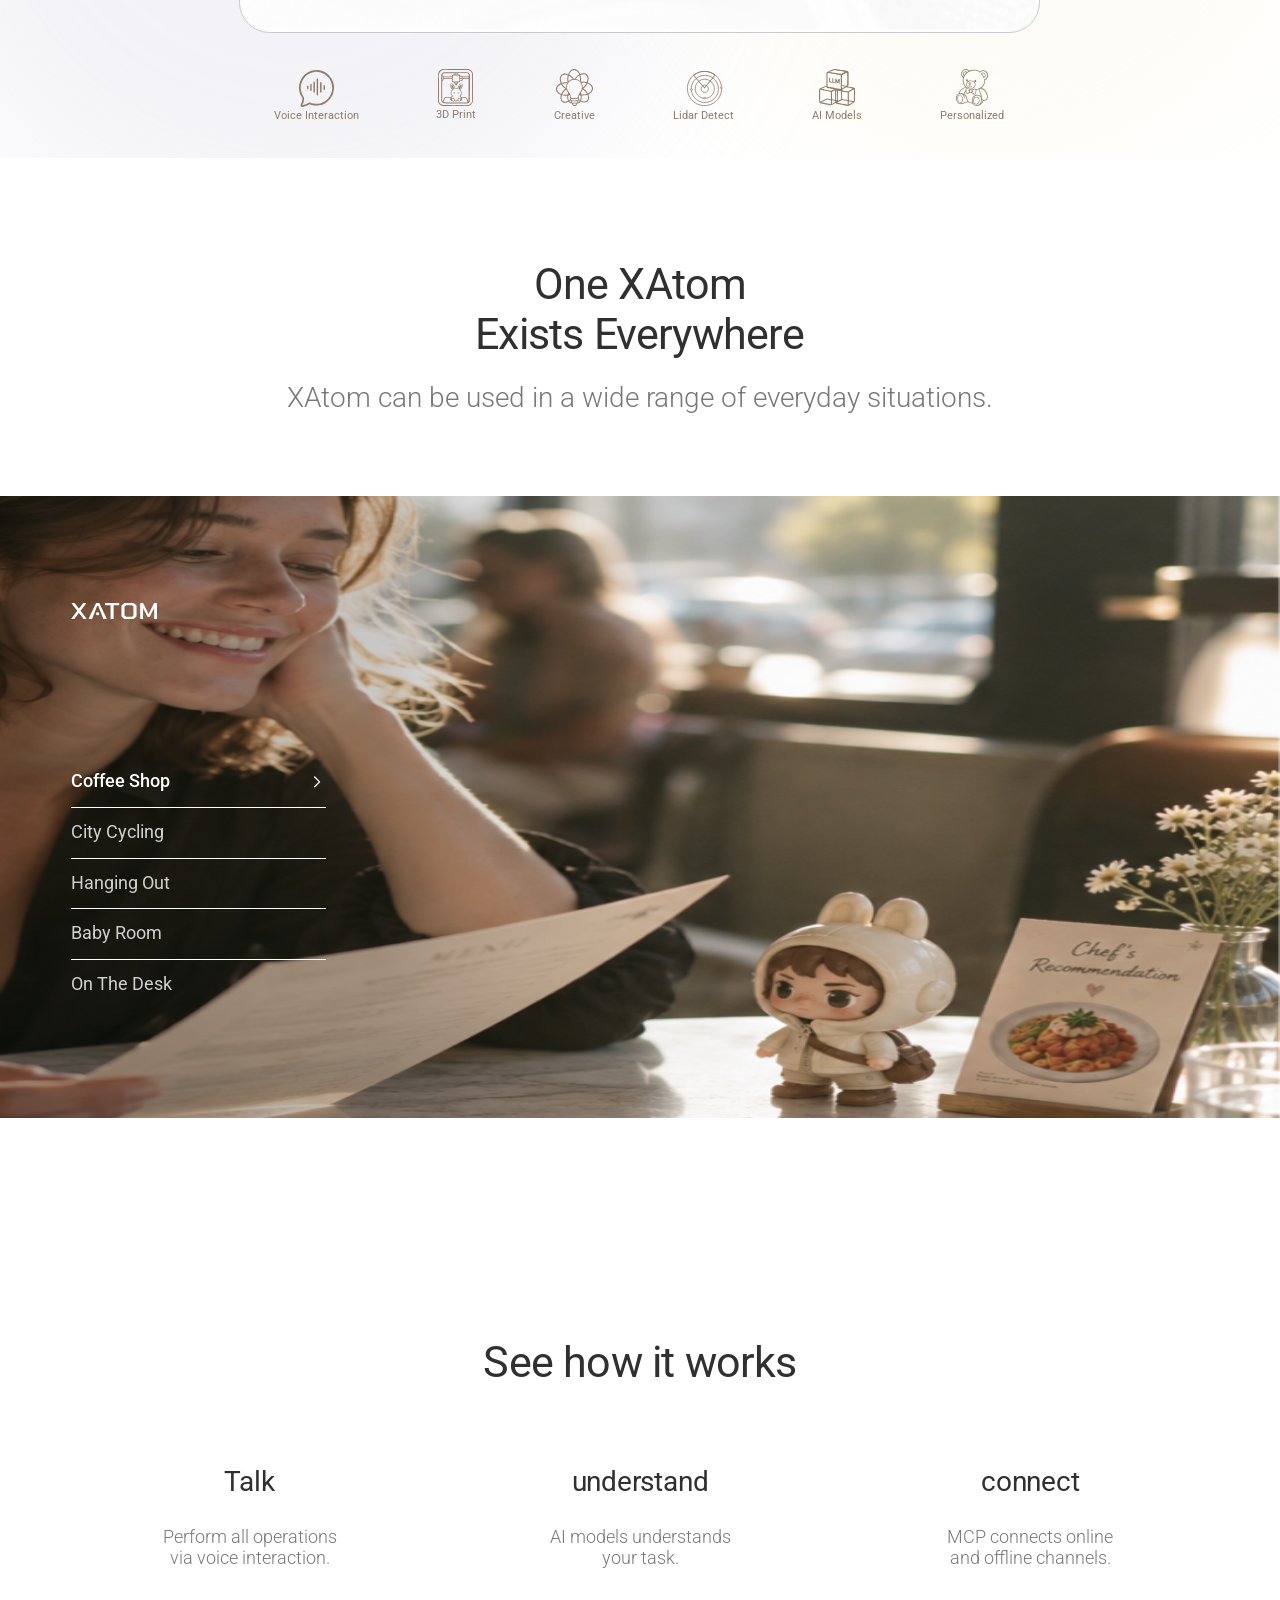
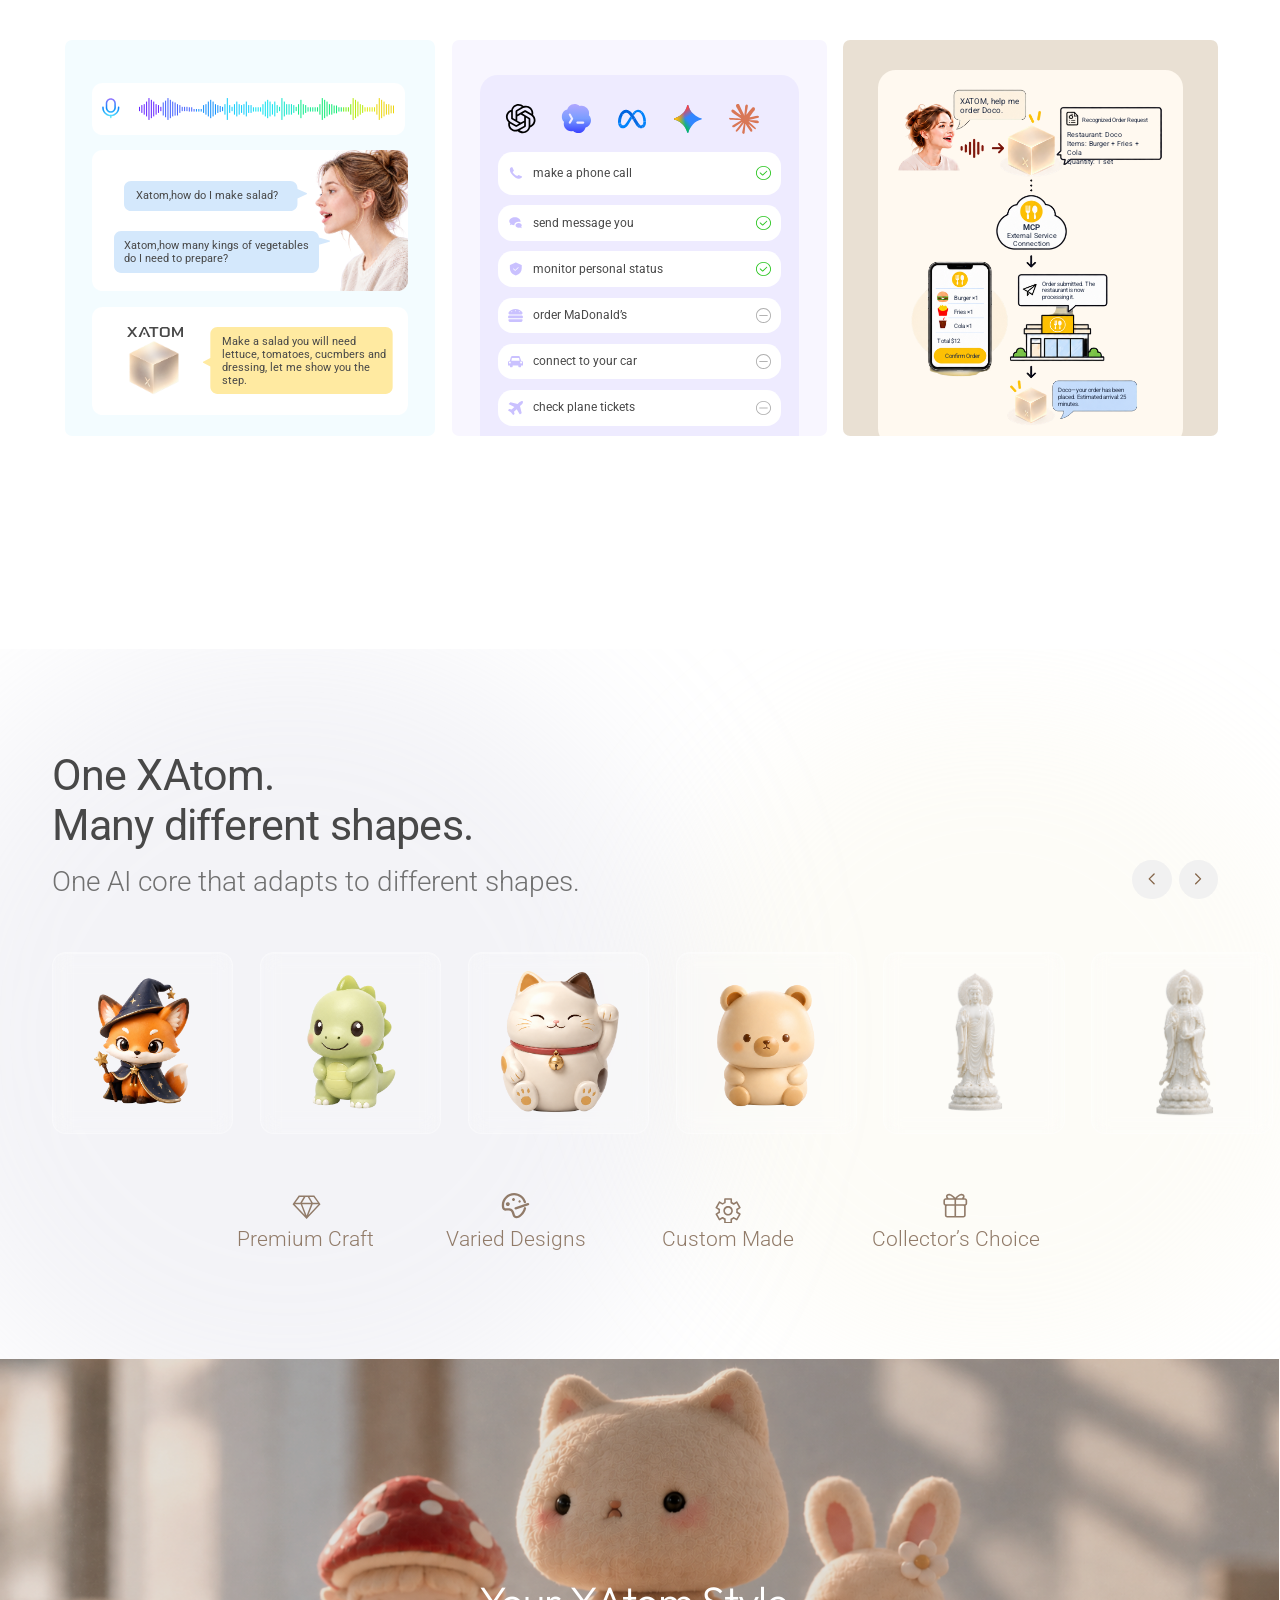
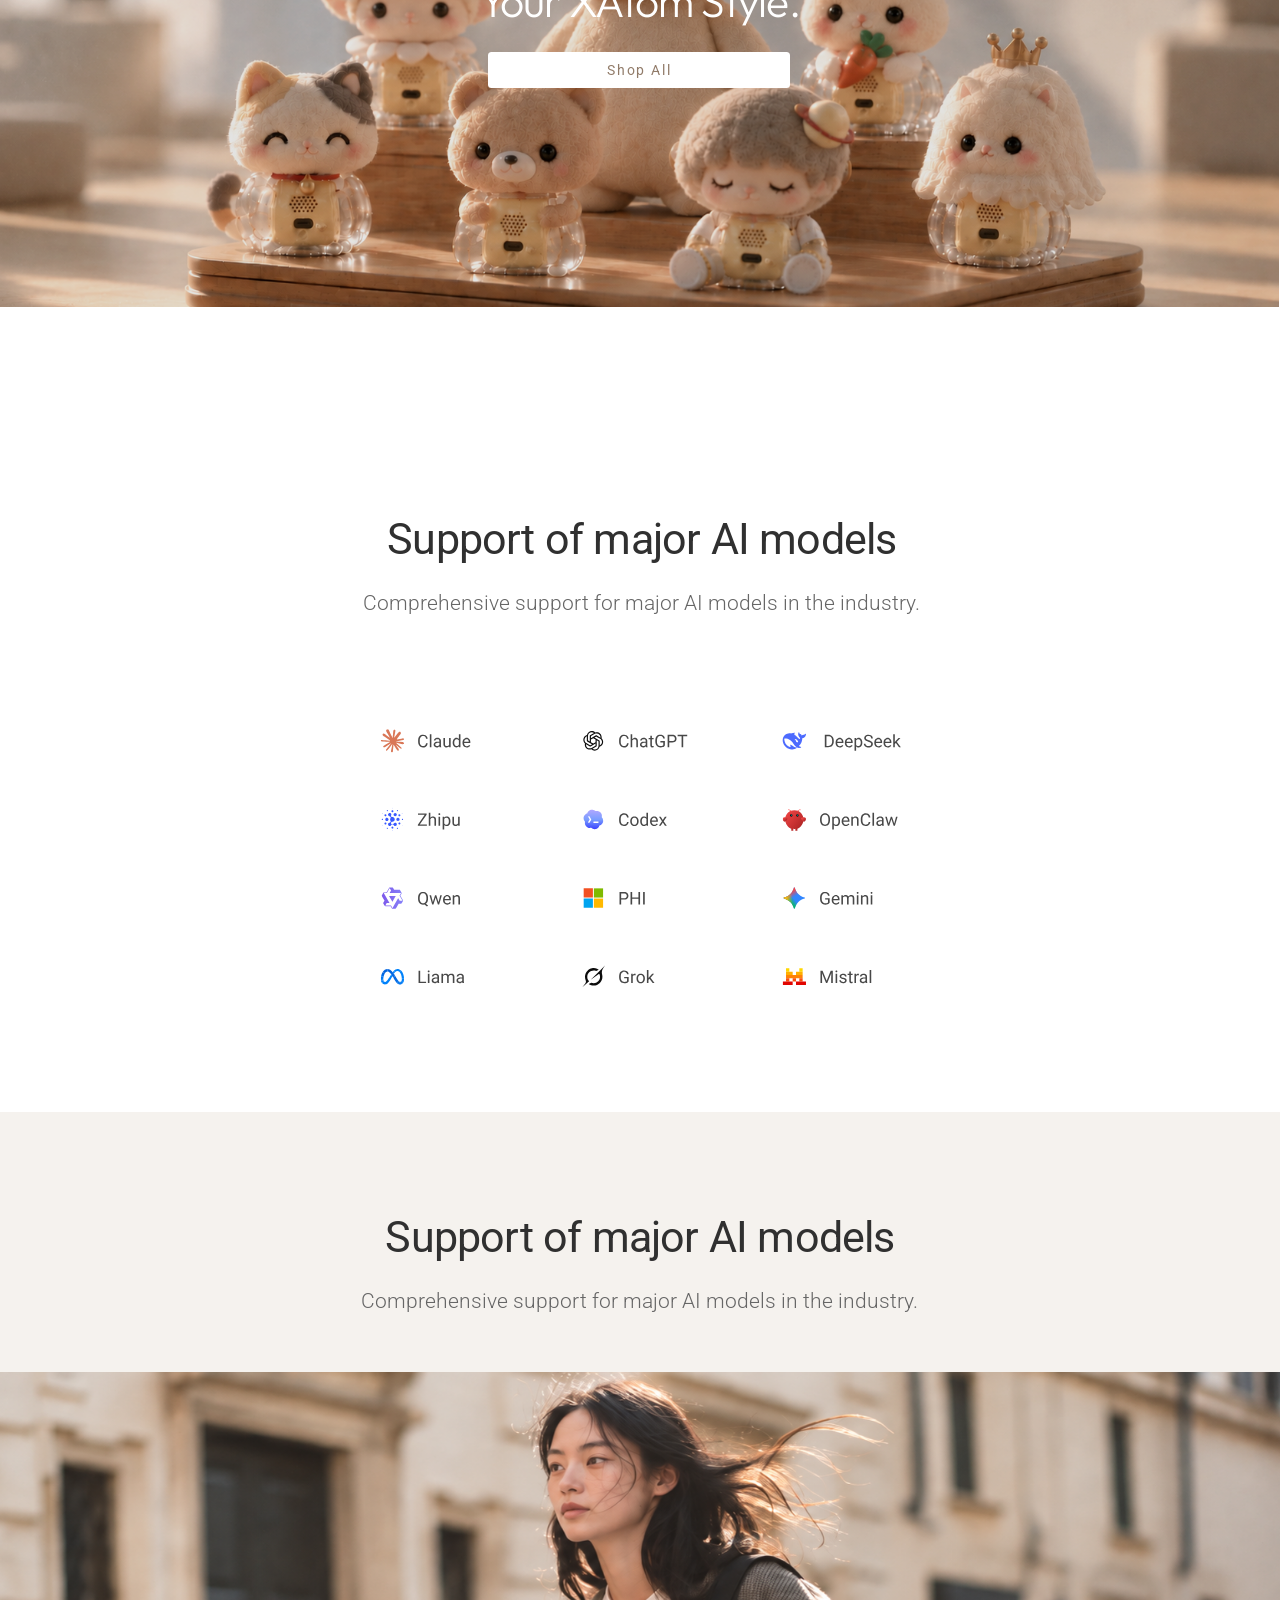
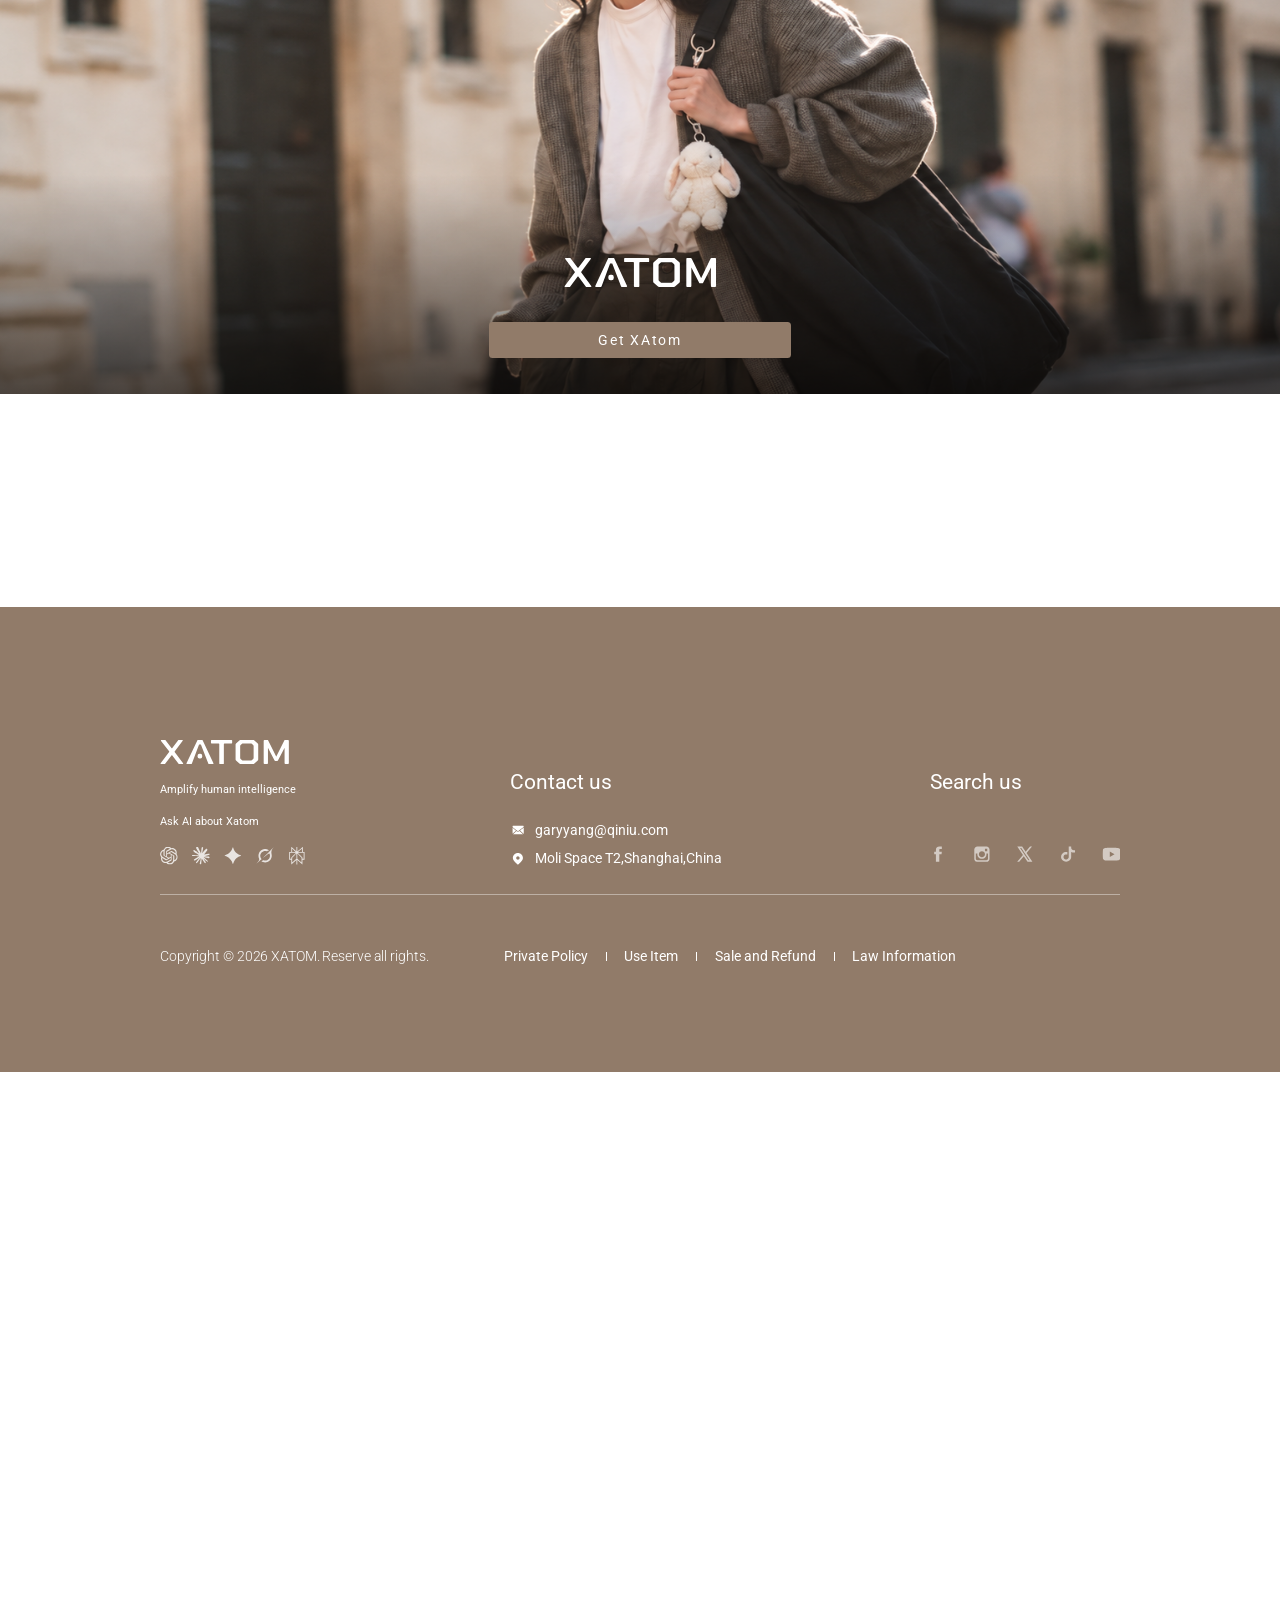
==== commit d8df10b0: "Update homepage capability icons and section layouts from Figma" ====
--- a/index.html
+++ b/index.html
@@ -31,6 +31,7 @@
   </style>
   <link rel="stylesheet" href="language-picker.css?v=header-language-icon-1" />
   <link rel="stylesheet" href="hero-layout.css?v=figma-700-1" />
+  <link rel="stylesheet" href="home-sections.css?v=figma-sections-1" />
 </head>
 <body class="home-page">
   <header class="nav">
@@ -187,8 +188,8 @@
     </section>
 
     <section class="section simple-use" id="simple-use" aria-labelledby="simple-use-title">
-      <div class="simple-use-glow simple-use-glow-left" aria-hidden="true"></div>
-      <div class="simple-use-glow simple-use-glow-right" aria-hidden="true"></div>
+      <div class="simple-use-glow simple-use-glow-left" aria-hidden="true"><img src="assets/simple-use/glow-left.svg" alt="" /></div>
+      <div class="simple-use-glow simple-use-glow-right" aria-hidden="true"><img src="assets/simple-use/glow-right.svg" alt="" /></div>
 
       <div class="simple-use-content">
         <h2 class="mobile-simple-heading">Use it extremely Simple</h2>
@@ -274,16 +275,13 @@
         </div>
 
         <div class="simple-use-features" aria-label="XATOM capabilities">
-          <div class="simple-use-feature-art" aria-hidden="true">
-            <img src="assets/simple-use/frame-732.svg" alt="" />
-          </div>
           <div class="simple-use-feature-labels">
-            <button class="feature-label-voice" type="button" data-simple-use-target="0" aria-label="Show Voice Interaction card" aria-pressed="true">Voice Interaction</button>
-            <button class="feature-label-print" type="button" data-simple-use-target="2" aria-label="Show 3D Print card" aria-pressed="false">3D Print</button>
-            <button class="feature-label-creative" type="button" data-simple-use-target="2" aria-label="Show Creative card" aria-pressed="false">Creative</button>
-            <button class="feature-label-lidar" type="button" data-simple-use-target="1" aria-label="Show Lidar Detect card" aria-pressed="false">Lidar Detect</button>
-            <button class="feature-label-models" type="button" data-simple-use-target="3" aria-label="Show AI Models card" aria-pressed="false">AI Models</button>
-            <button class="feature-label-personalized" type="button" data-simple-use-target="2" aria-label="Show Personalized card" aria-pressed="false">Personalized</button>
+            <button class="feature-label-voice" type="button" data-simple-use-target="0" aria-label="Show Voice Interaction card" aria-pressed="true"><span class="capability-icon capability-icon-1" aria-hidden="true"><img src="assets/simple-use/capability-1.svg" alt="" /></span><span class="capability-label">Voice Interaction</span></button>
+            <button class="feature-label-print" type="button" data-simple-use-target="2" aria-label="Show 3D Print card" aria-pressed="false"><span class="capability-icon capability-icon-2" aria-hidden="true"><img src="assets/simple-use/capability-2.svg" alt="" /></span><span class="capability-label">3D Print</span></button>
+            <button class="feature-label-creative" type="button" data-simple-use-target="2" aria-label="Show Creative card" aria-pressed="false"><span class="capability-icon capability-icon-3" aria-hidden="true"><img src="assets/simple-use/capability-3.svg" alt="" /></span><span class="capability-label">Creative</span></button>
+            <button class="feature-label-lidar" type="button" data-simple-use-target="1" aria-label="Show Lidar Detect card" aria-pressed="false"><span class="capability-icon capability-icon-4" aria-hidden="true"><img src="assets/simple-use/capability-4.svg" alt="" /></span><span class="capability-label">Lidar Detect</span></button>
+            <button class="feature-label-models" type="button" data-simple-use-target="3" aria-label="Show AI Models card" aria-pressed="false"><span class="capability-icon capability-icon-5" aria-hidden="true"><img src="assets/simple-use/capability-5.svg" alt="" /></span><span class="capability-label">AI Models</span></button>
+            <button class="feature-label-personalized" type="button" data-simple-use-target="2" aria-label="Show Personalized card" aria-pressed="false"><span class="capability-icon capability-icon-6" aria-hidden="true"><img src="assets/simple-use/capability-6.svg" alt="" /></span><span class="capability-label">Personalized</span></button>
           </div>
         </div>
       </div>
@@ -511,10 +509,10 @@
         <p>Comprehensive support for major AI models in the industry.</p>
       </div>
       <div class="final-promo-visual">
-        <img src="assets/home/final-promo.png" alt="A woman carrying a bag with a personalized XATOM companion" />
+        <div class="final-promo-image"><img src="assets/home/final-promo.png" alt="A woman carrying a bag with a personalized XATOM companion" /></div>
         <div class="final-promo-shade" aria-hidden="true"></div>
         <div class="final-promo-action">
-          <img src="assets/xatom-logo.svg" alt="XATOM" />
+          <img src="assets/hero/logo-white-32.svg" alt="XATOM" />
           <a href="xatom-device.html">Get XAtom</a>
         </div>
       </div>
--- a/home-sections.css
+++ b/home-sections.css
@@ -0,0 +1,97 @@
+/* Figma 2370:15661 — compact capability icons, with live bilingual labels.
+   Fixed button slots keep all six icons anchored when the language changes. */
+body.home-page .simple-use .simple-use-features {
+  width: 817px;
+  height: 60px;
+  overflow: visible;
+}
+.simple-use .simple-use-feature-labels {
+  color: #917b69;
+  font-size: 12px;
+  font-weight: 400;
+  line-height: 14px;
+}
+.simple-use .simple-use-feature-labels button {
+  top: -.816px;
+  height: 61.632px;
+  padding: 0;
+  flex-direction: column;
+  gap: 3.619px;
+  line-height: 14px;
+}
+.simple-use .feature-label-voice { left: 0; width: 90px; }
+.simple-use .simple-use-feature-labels .feature-label-print { left: 180.397px; top: .457px; width: 43px; height: 59.086px; }
+.simple-use .feature-label-creative { left: 313.795px; width: 44.014px; }
+.simple-use .feature-label-lidar { left: 448.205px; width: 65px; }
+.simple-use .feature-label-models { left: 603.603px; width: 54px; }
+.simple-use .feature-label-personalized { left: 748px; width: 69px; }
+.capability-icon {
+  display: block;
+  position: relative;
+  width: 44.014px;
+  height: 44.014px;
+  flex: none;
+  overflow: hidden;
+}
+.capability-icon img { display: block; position: absolute; max-width: none; }
+.capability-icon-1 img { left: 2.518px; top: 2.513px; }
+.capability-icon-2 { width: 39.364px; height: 41.467px; }
+.capability-icon-2 img { left: 0; top: 0; }
+.capability-icon-3 img { left: 1.263px; top: 1.259px; }
+.capability-icon-4 img { left: -1.64px; top: -1.65px; }
+.capability-icon-5 img { left: 1.888px; top: 1.259px; }
+.capability-icon-6 img { left: 3.776px; top: 1.259px; }
+.capability-label { display: block; flex: none; height: 14px; }
+
+/* Keep the mobile photograph filling the existing responsive composition. */
+.final-promo-image { position: absolute; inset: 0; overflow: hidden; }
+.final-promo-image > img { display: block; width: 100%; height: 100%; object-fit: cover; object-position: center; }
+.simple-use-glow > img { display: none; }
+
+@media (min-width: 768px) {
+  /* Frame 915: 39.4px above the card, 40px between the card and icons. */
+  body.home-page .simple-use.section { height: 733px; }
+  .simple-use .simple-use-content { top: 39.4px; height: 652.72px; }
+  .simple-use .simple-use-glow { background: none; filter: none; }
+  .simple-use .simple-use-glow-left { top: -85.6px; }
+  .simple-use .simple-use-glow-right { top: .4px; }
+  .simple-use-glow > img { display: block; position: absolute; max-width: none; }
+  .simple-use-glow-left > img { left: -190.495px; top: -190.495px; }
+  .simple-use-glow-right > img { left: -154.75px; top: -154.75px; }
+
+  /* Figma 2075:2057: each scene uses its own crop on the 700px stage. */
+  body.home-page .capture-moments.section { height: 1200px; }
+  body.home-page .capture-carousel { height: 700px; }
+  body.home-page .capture-tabs { top: 309.803px; }
+  body.home-page .capture-slide img.capture-scene-coffee {
+    left: -33px; top: -269px; width: 1472.969px; height: 1109.059px;
+  }
+  body.home-page .capture-slide img.capture-scene-cycling {
+    left: 0; top: -20.996px; width: 1440px; height: 810.431px;
+  }
+  body.home-page .capture-slide img.capture-scene-hanging {
+    left: -88px; top: -160px; width: 1528.077px; height: 860px;
+  }
+  body.home-page .capture-slide img.capture-scene-baby {
+    left: 0; top: -221px; width: 1440px; height: 1085.232px;
+  }
+  body.home-page .capture-slide img.capture-scene-desk {
+    /* The exported image is already mirrored; mirror the crop offset only. */
+    left: -308.005px; top: -199.004px; width: 1747.675px; height: 975.907px;
+  }
+
+  /* Figma 3005:1904: full-width photograph, gradient and centered action. */
+  body.home-page .final-promo.section { height: 993px; }
+  body.home-page .final-promo-visual { height: 700px; }
+  .final-promo .final-promo-image {
+    inset: auto; left: -67px; top: -.28px; width: 1573.714px; height: 765px;
+  }
+  .final-promo .final-promo-image > img {
+    position: absolute; left: .01%; top: .04%; width: 100%; height: 109.11%;
+    max-width: none; object-fit: fill;
+  }
+  body.home-page .final-promo-shade { left: -67px; width: 1574px; }
+  .final-promo .final-promo-action { top: 547px; }
+  .final-promo .final-promo-action img { filter: none; }
+  .final-promo .final-promo-action a { font-weight: 400; }
+}
